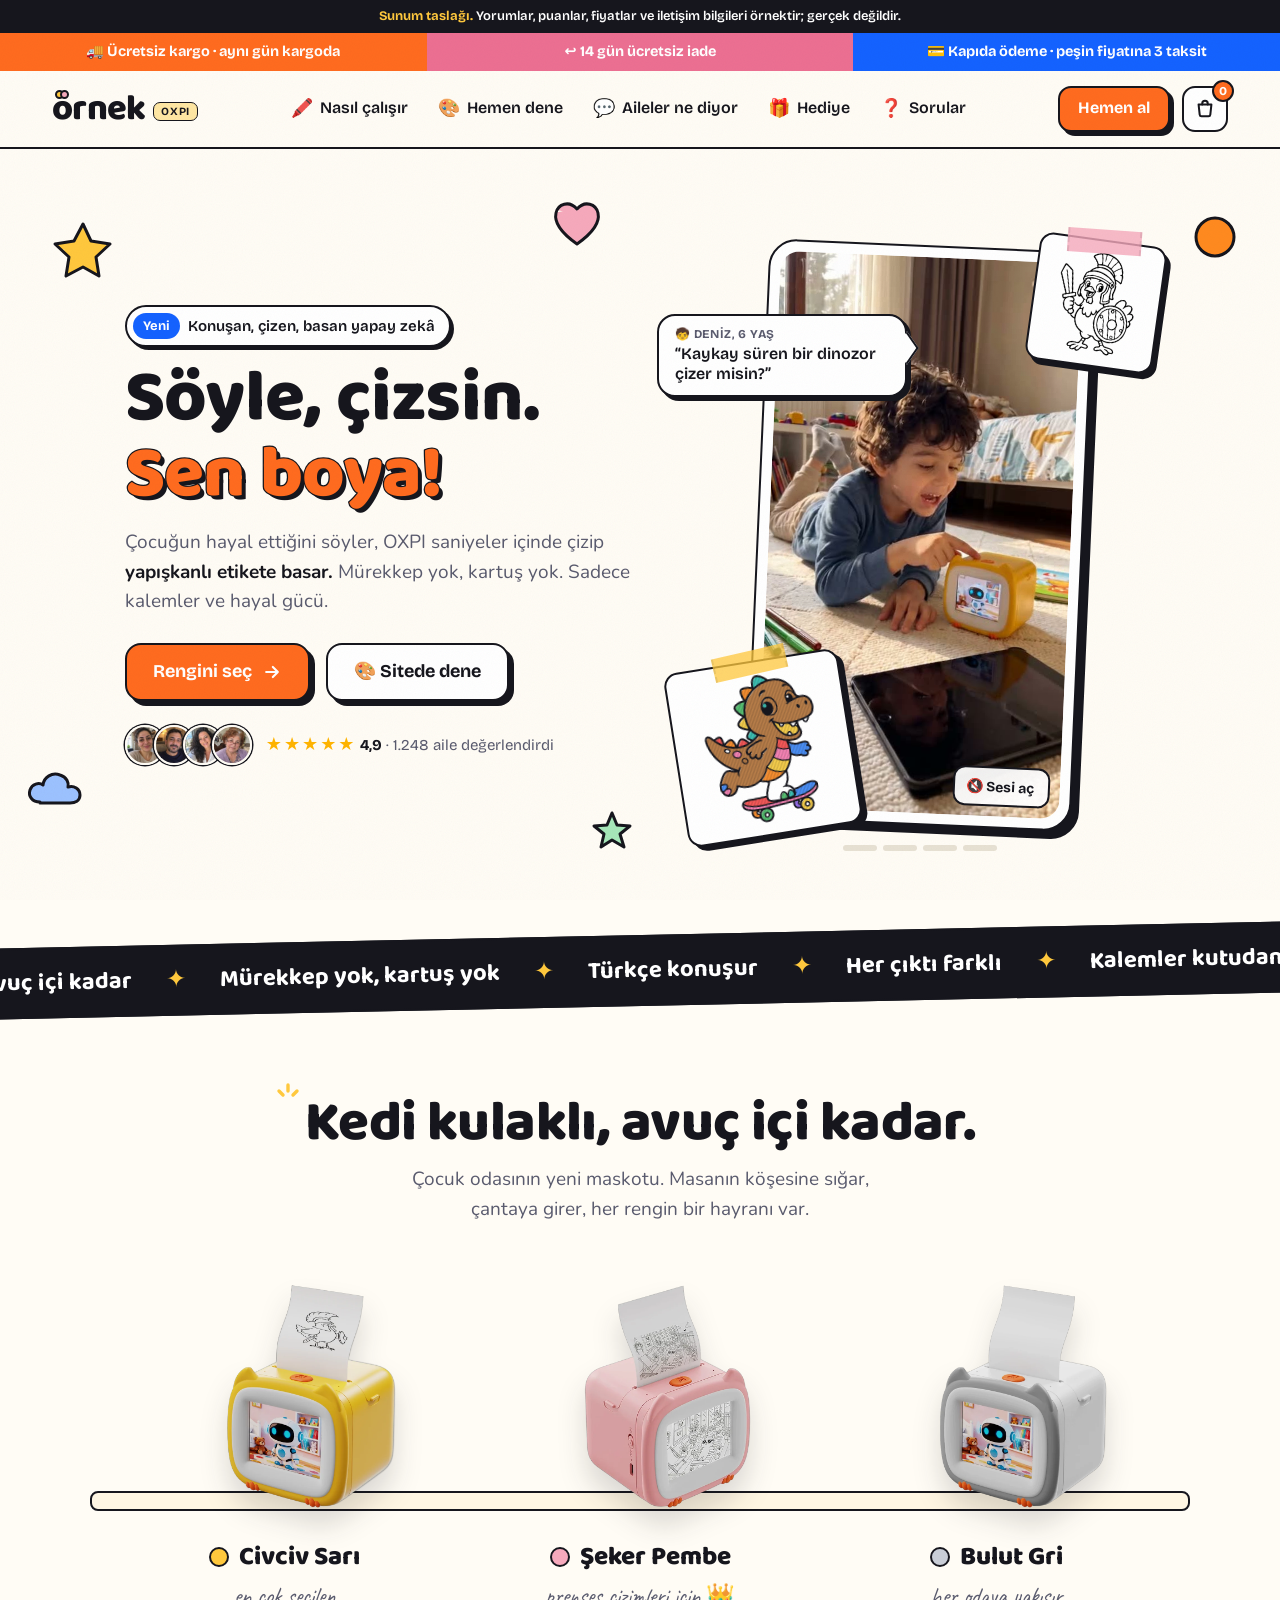
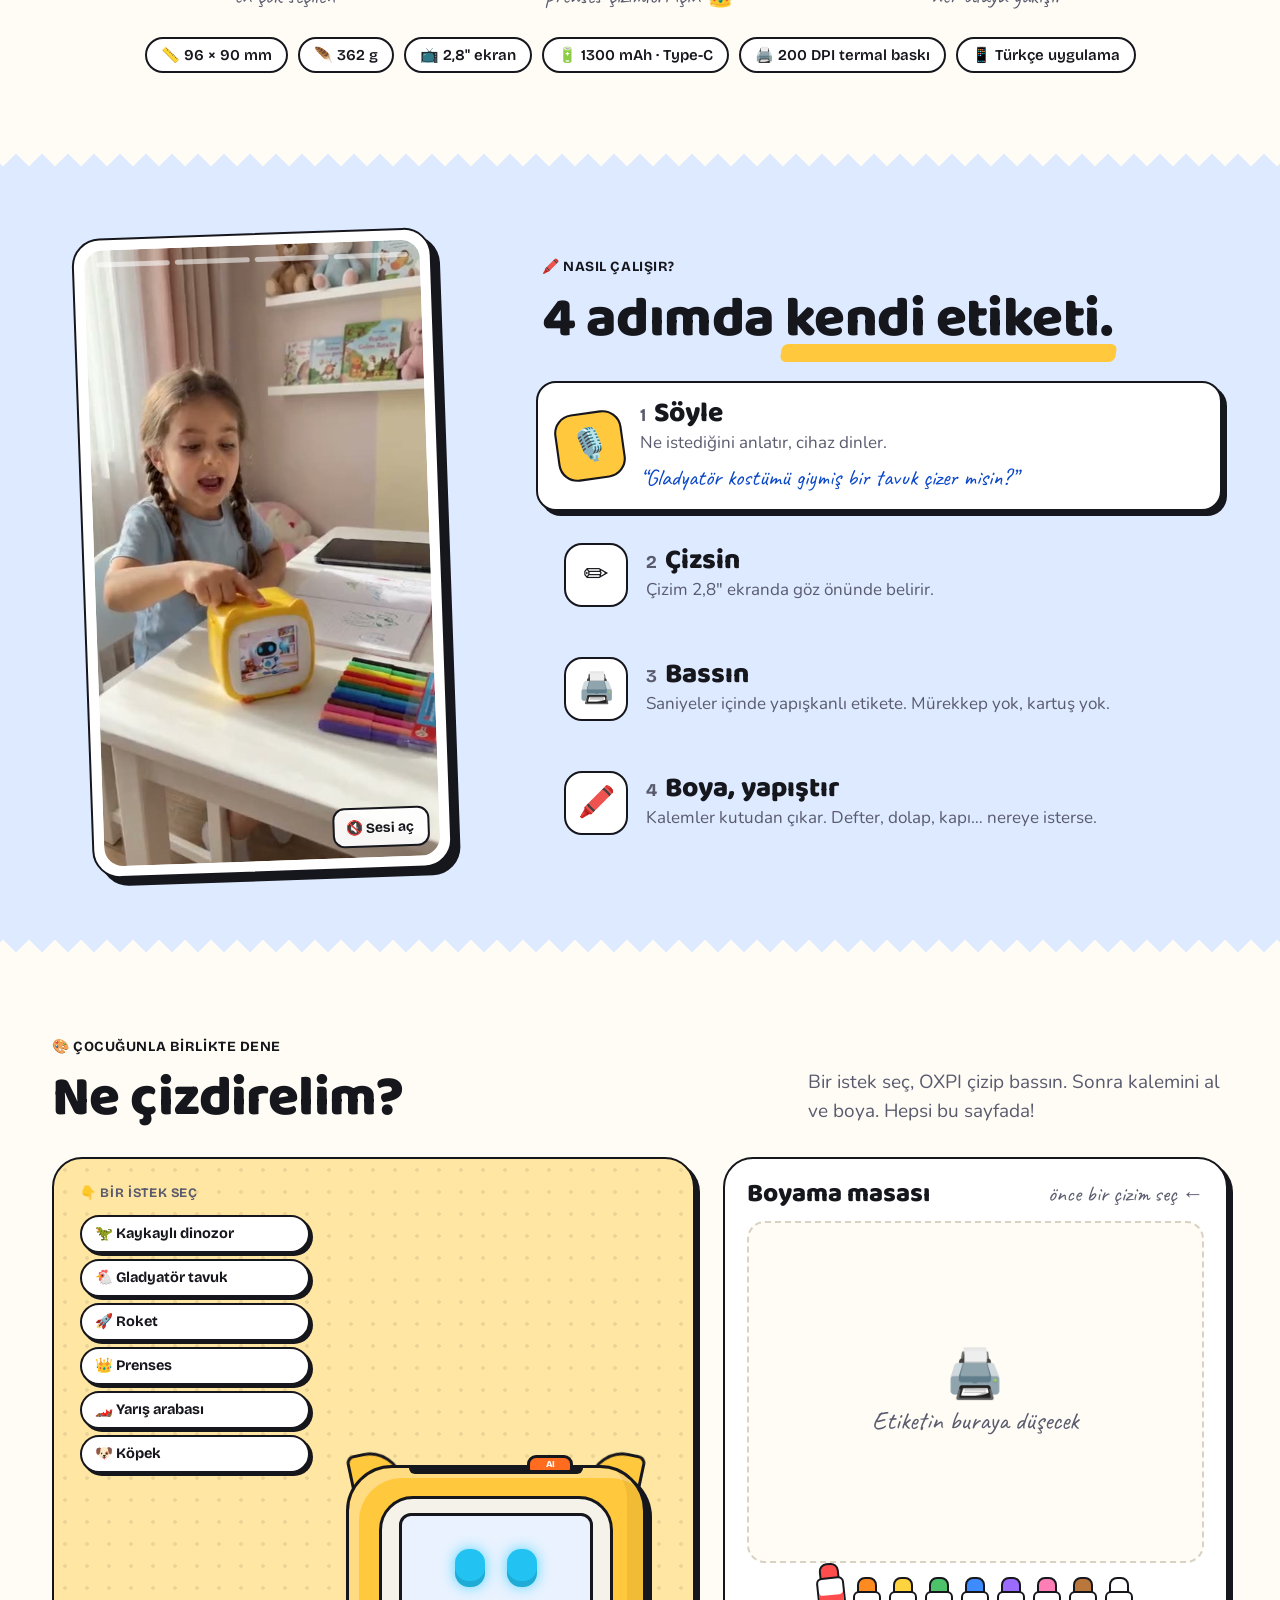
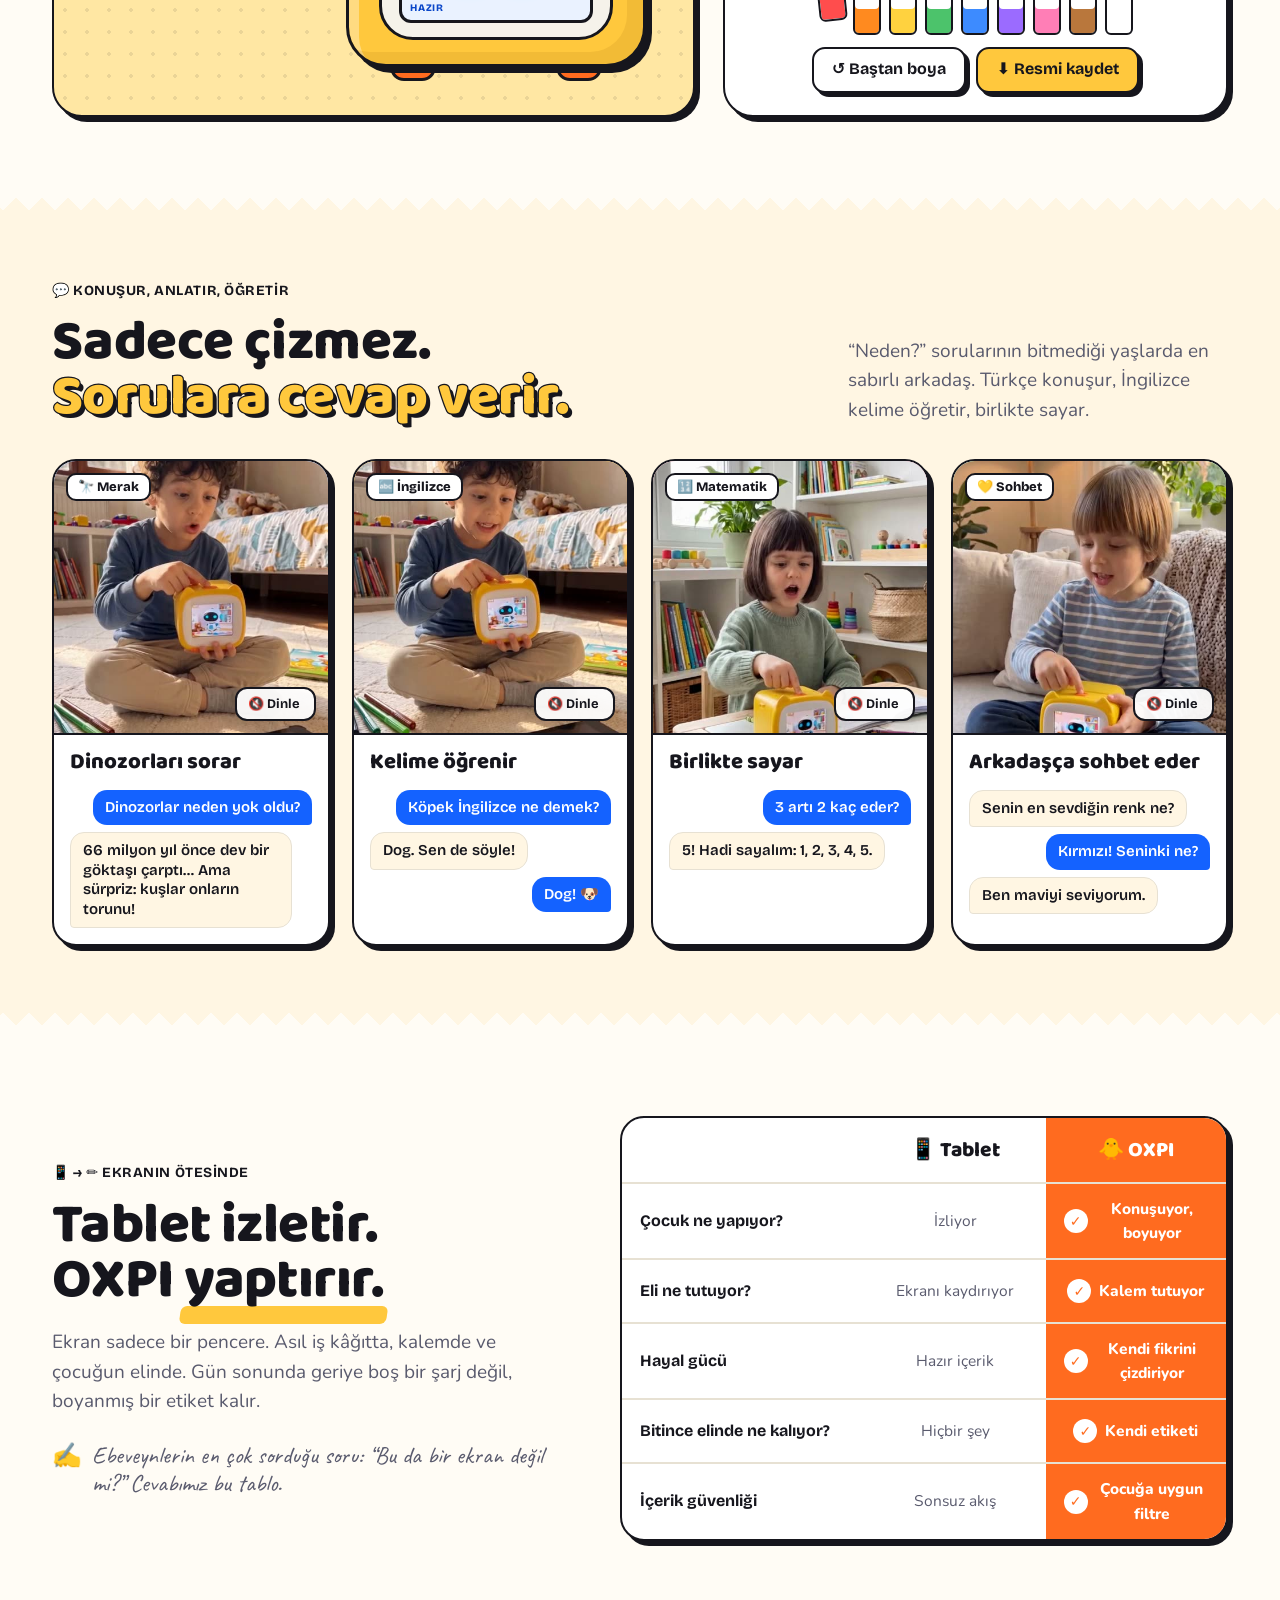
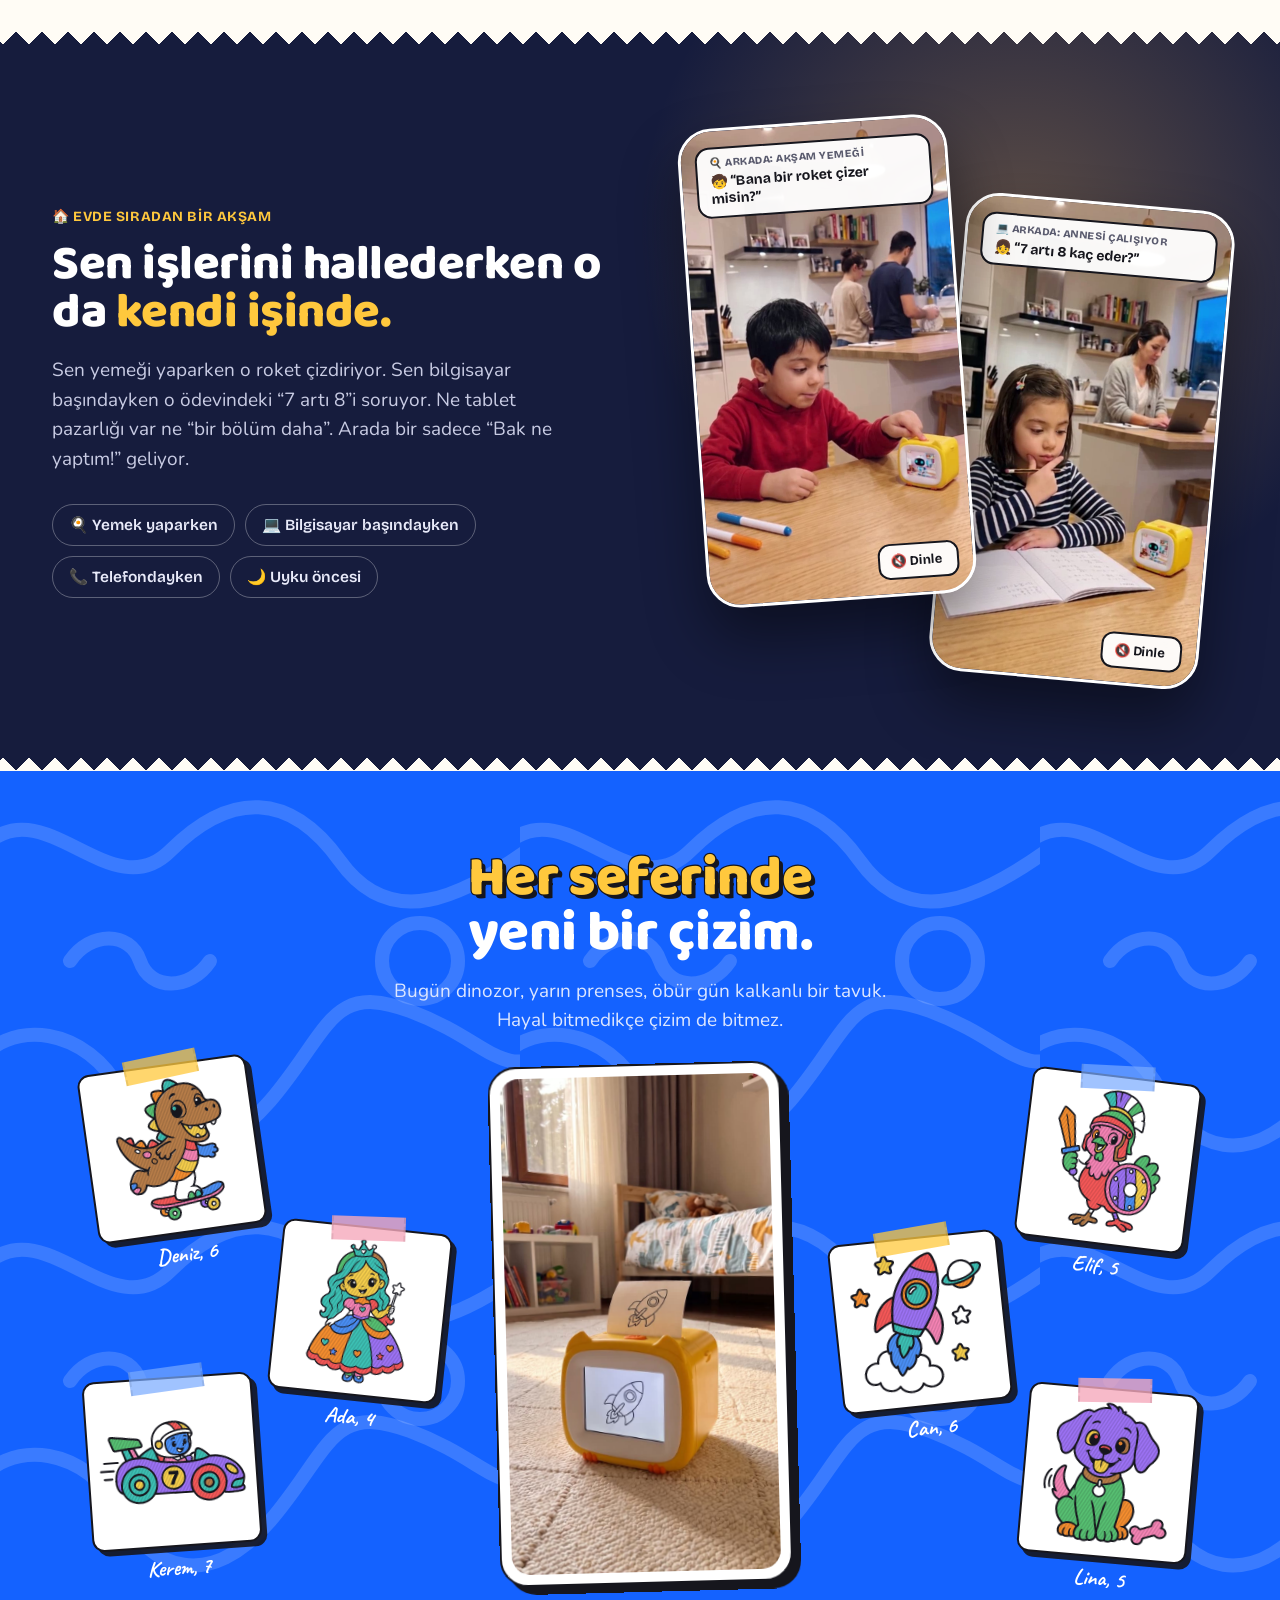
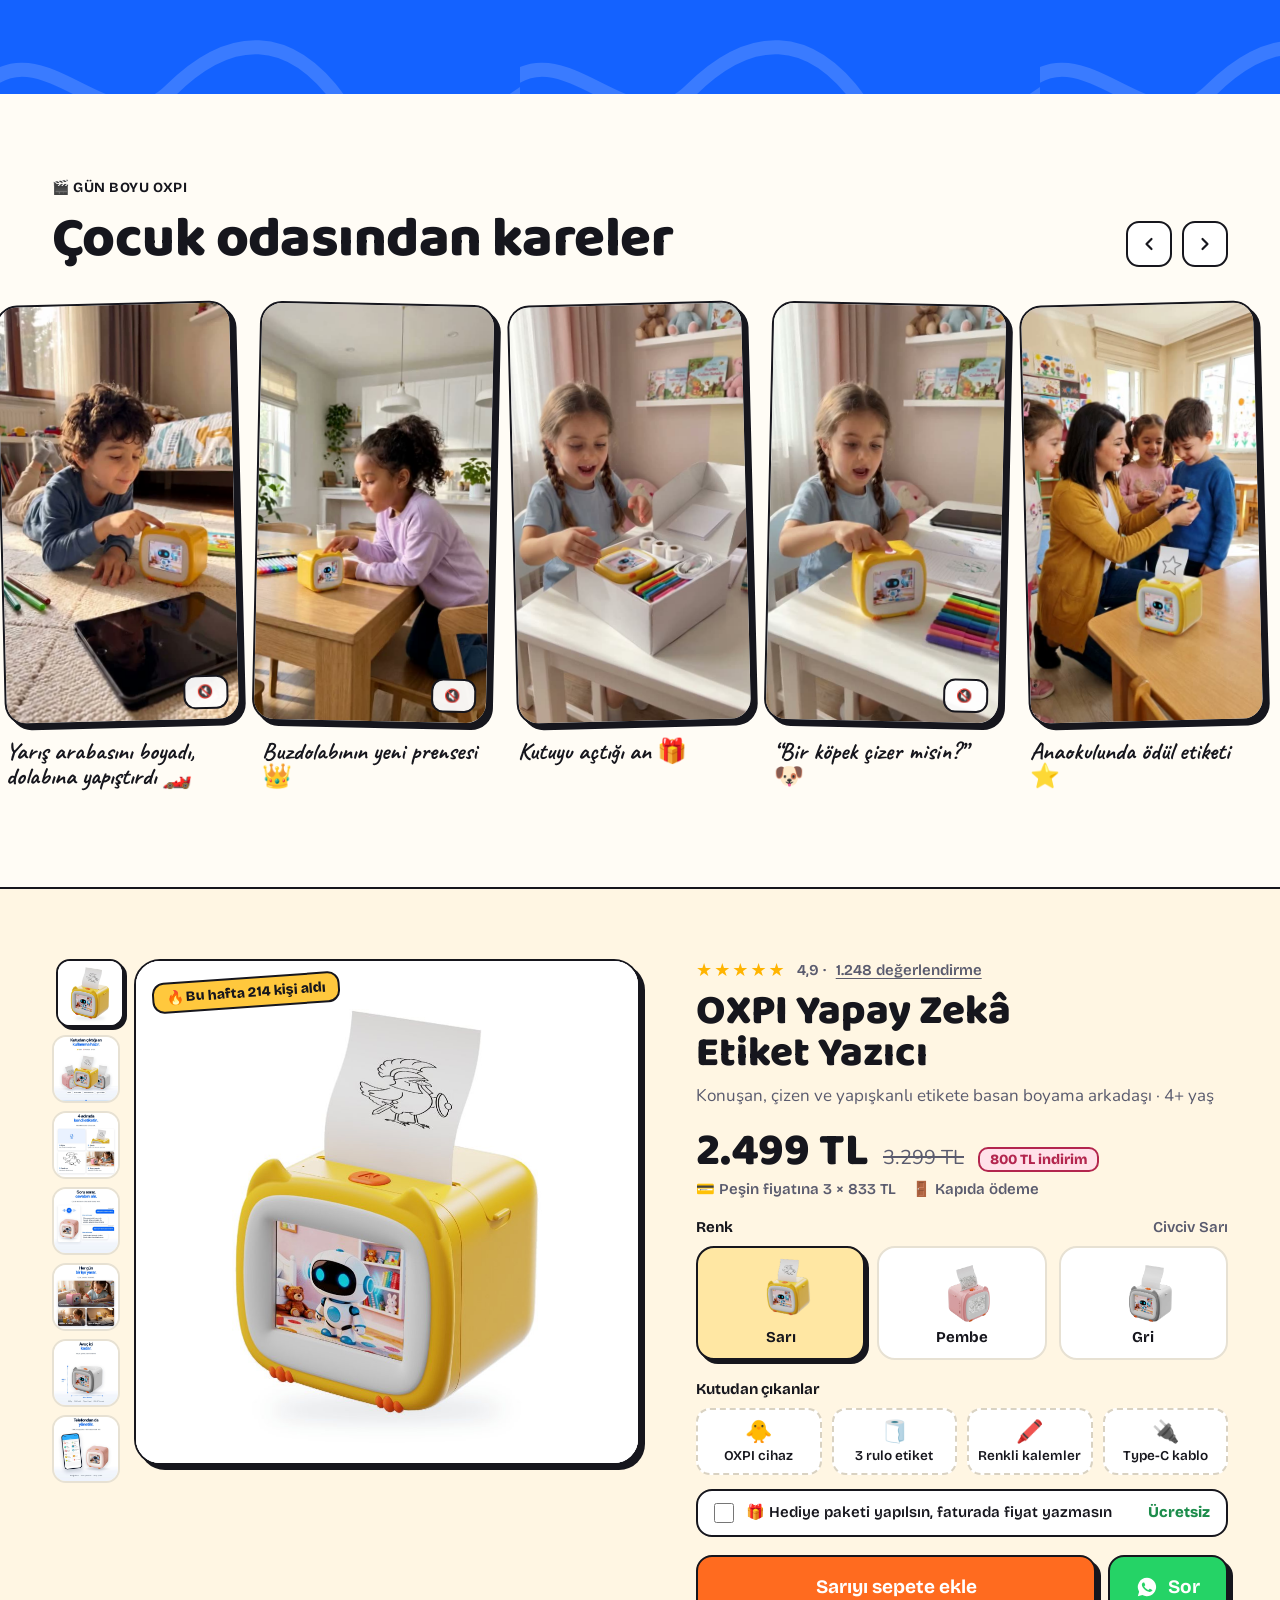
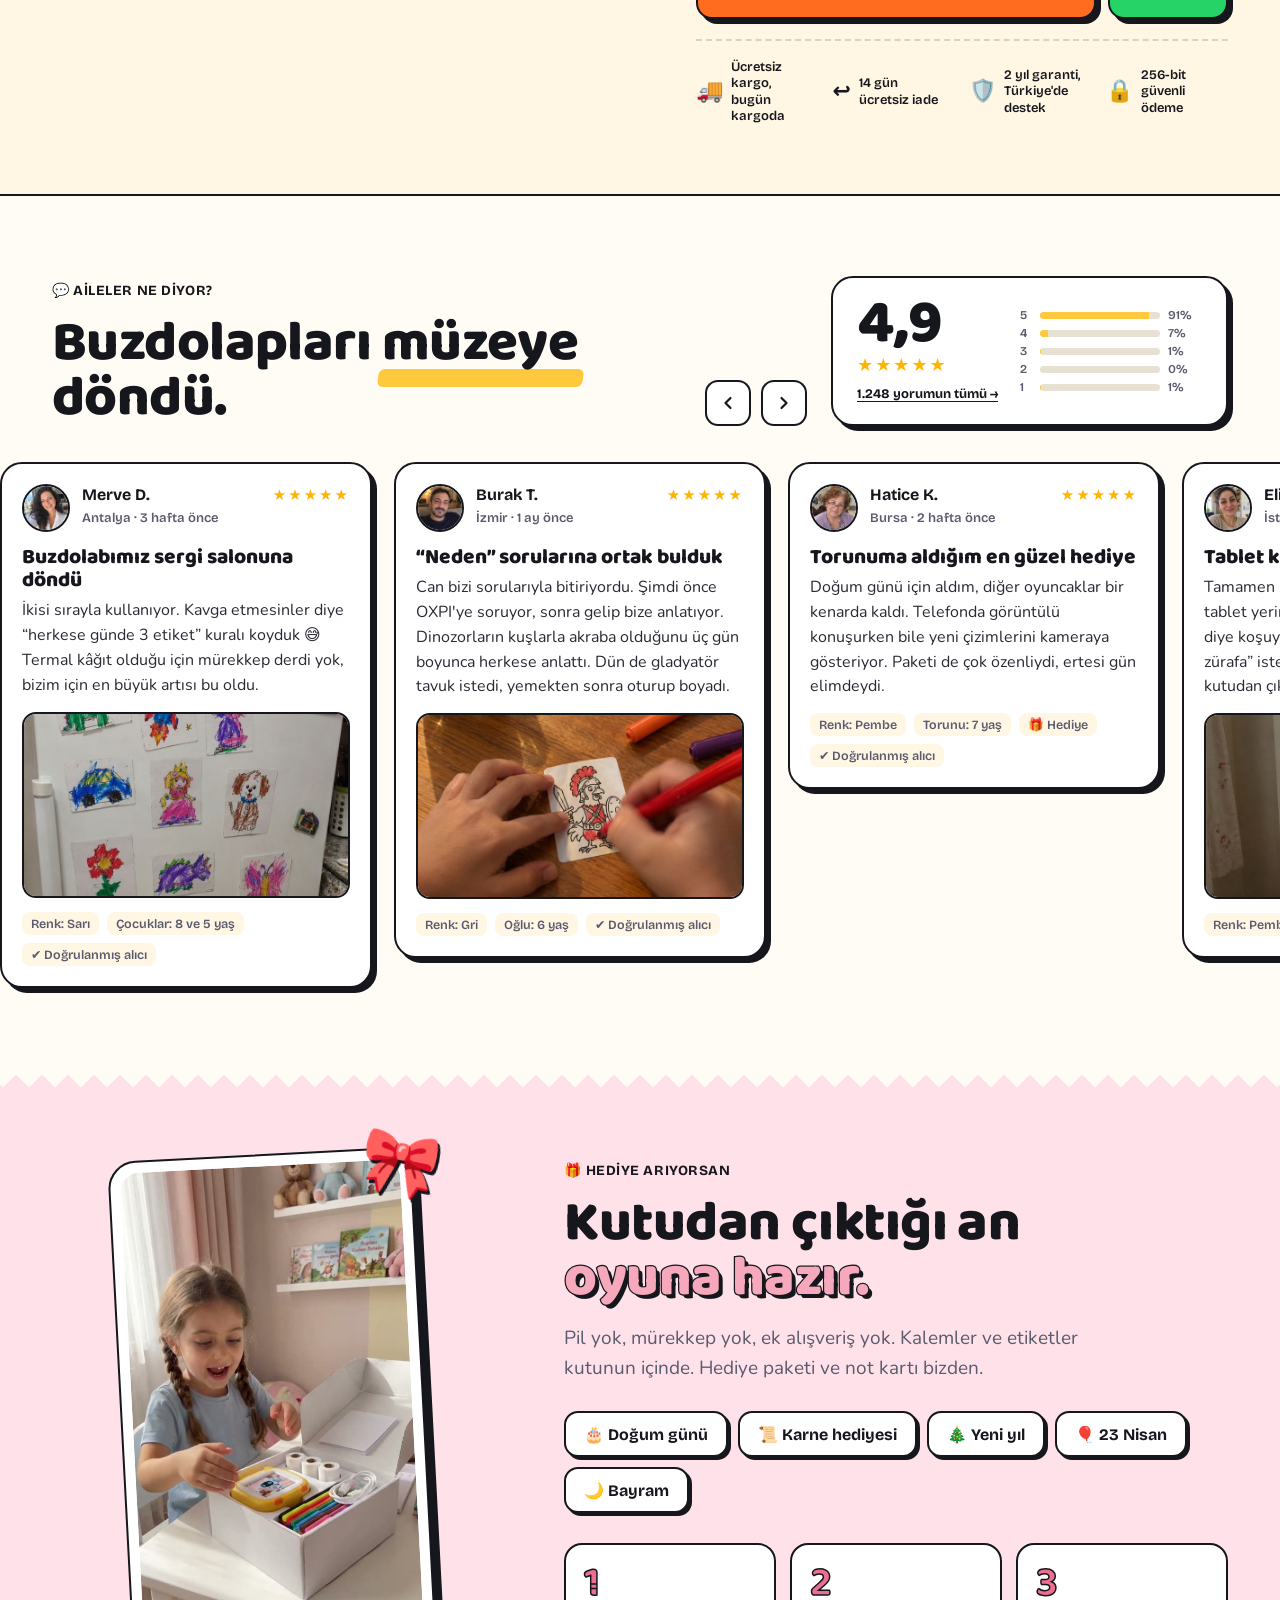
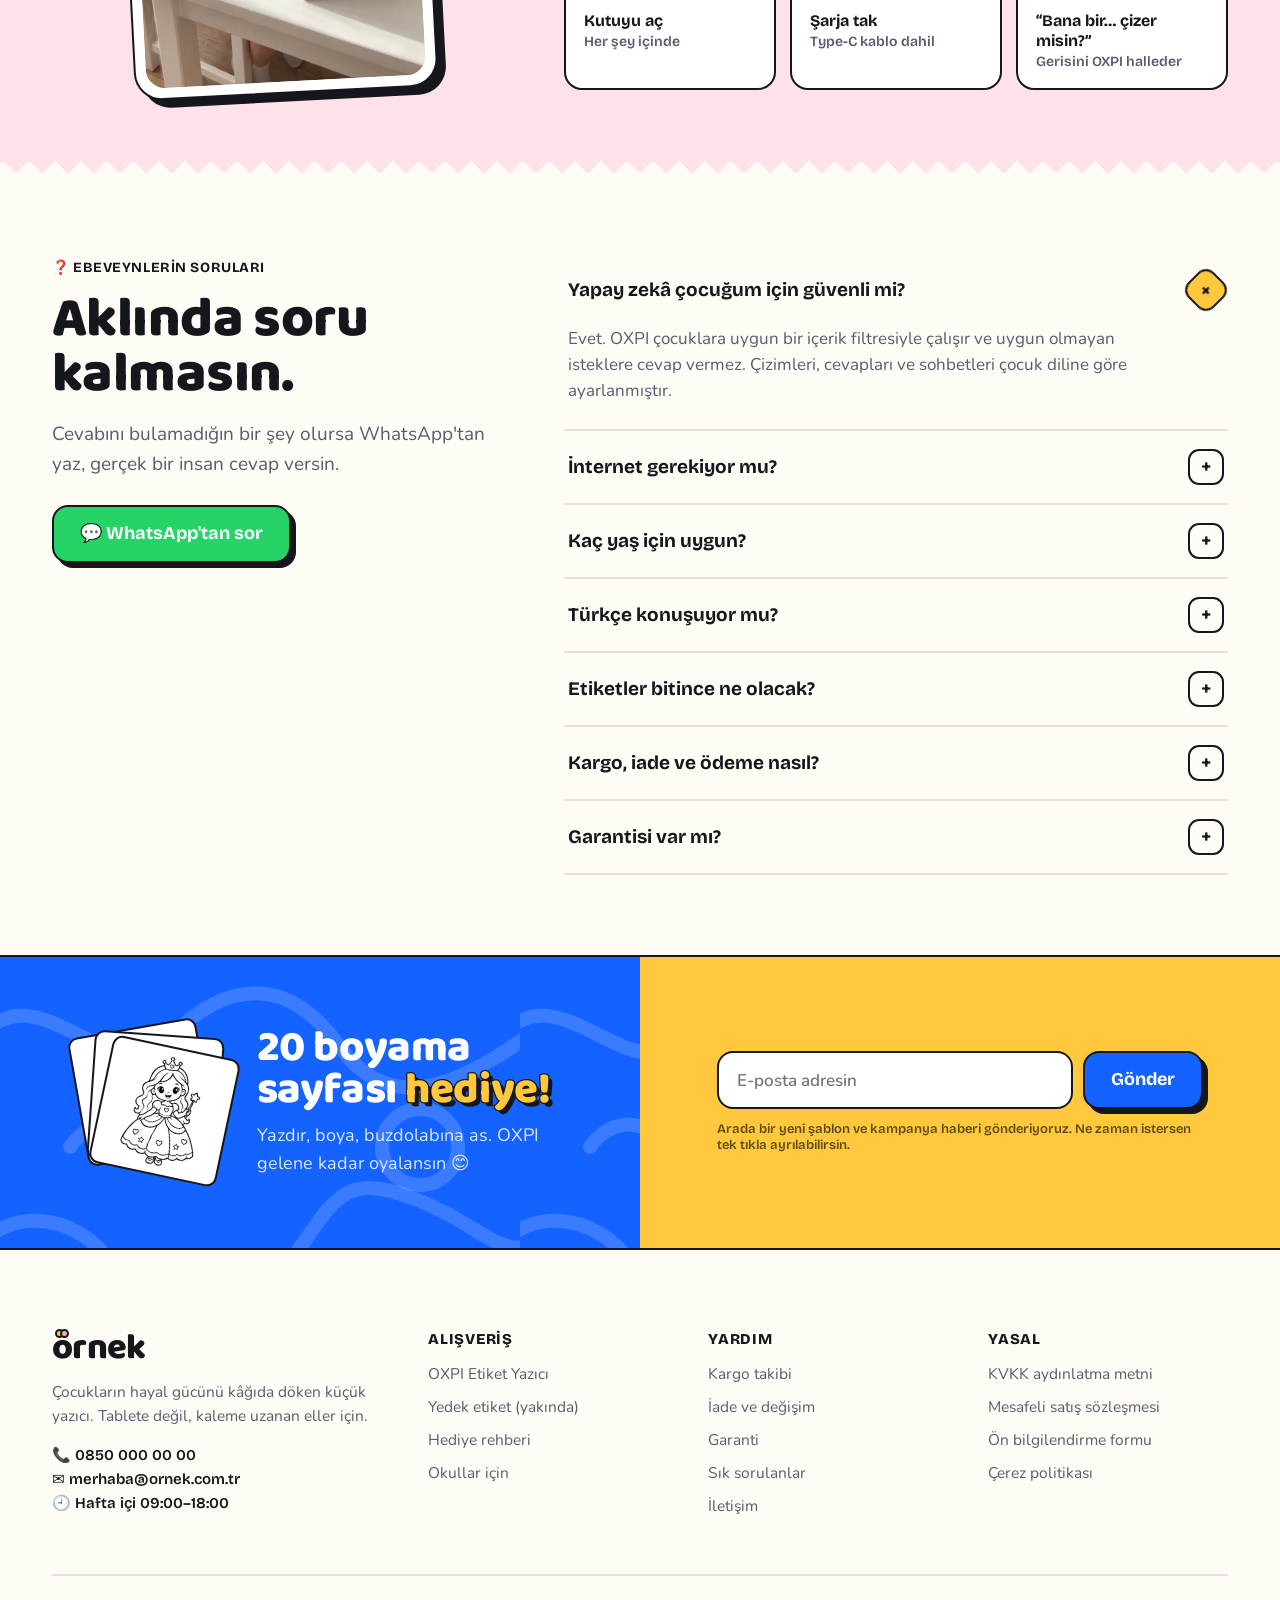
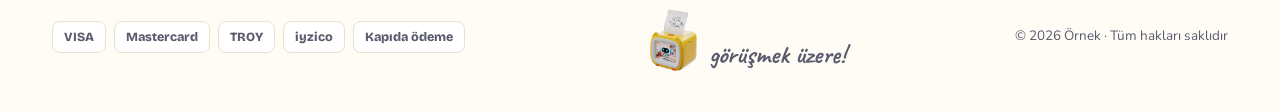
==== index.html @ e77e22a6 "Akşam bölümü: videolarla tutarlı metin, ebeveyn etiketleri, mobil taşma düzeltmesi Co-Authored-By: C" ====
<!doctype html>
<html lang="tr">
<head>
<meta charset="utf-8">
<meta name="viewport" content="width=device-width, initial-scale=1">
<meta name="robots" content="noindex, nofollow, noarchive">
<title>Örnek · OXPI Yapay Zekâlı Boyama Yazıcısı</title>
<meta name="description" content="Çocuğun söyler, OXPI çizer ve yapışkanlı etikete basar. Mürekkep yok, kartuş yok. Ücretsiz kargo, 14 gün ücretsiz iade, kapıda ödeme.">
<link rel="preconnect" href="https://fonts.googleapis.com">
<link rel="preconnect" href="https://fonts.gstatic.com" crossorigin>
<link href="https://fonts.googleapis.com/css2?family=Baloo+2:wght@600;700;800&family=Bricolage+Grotesque:opsz,wght@12..96,500;12..96,600;12..96,700;12..96,800&family=Caveat:wght@600;700&family=Nunito:wght@400;600;700;800&display=swap" rel="stylesheet">
<!--
  SUNUM NOTU: Bu sayfa onay sunumu içindir.
  Müşteri yorumları, isimler, portreler, puan (4,9) ve değerlendirme sayısı (1.248) ÖRNEK içeriktir.
  Fiyat (2.499 TL) ve marka adı ("Örnek") yer tutucudur. Yayına almadan önce gerçek verilerle değiştirilmelidir.
-->
<style>
:root{
  --ink:#16161D; --ink-2:#2A2A35; --muted:#5A5B6E; --line:#E7E1D3;
  --paper:#FFFCF5; --paper-2:#FFF6E3; --white:#fff;
  --blue:#1462FF; --blue-d:#0B47C9; --sky:#DDEAFF;
  --yellow:#FFC83D; --yellow-l:#FFE7A3;
  --pink:#F6A9BC; --pink-d:#EC6F92; --pink-l:#FFE1E9;
  --orange:#FF6B1F; --orange-d:#E85A0C;
  --green:#3DBE6B; --grey:#C9CDD6;
  --night:#161C3D;
  --r:22px; --sh:5px 5px 0 var(--ink);
  --f-display:'Baloo 2',system-ui,sans-serif;
  --f-ui:'Bricolage Grotesque',system-ui,sans-serif;
  --f-body:'Nunito',system-ui,sans-serif;
  --f-hand:'Caveat',cursive;
  --wrap:1240px;
}
*{box-sizing:border-box;margin:0;padding:0}
html{scroll-behavior:smooth;-webkit-text-size-adjust:100%}
body{font-family:var(--f-body);color:var(--ink);background:var(--paper);font-size:17px;line-height:1.55;overflow-x:hidden;-webkit-font-smoothing:antialiased}
img,video{display:block;max-width:100%}
main{overflow-x:clip}
a{color:inherit;text-decoration:none}
button{font:inherit;color:inherit;background:none;border:0;cursor:pointer}
.wrap{max-width:var(--wrap);margin:0 auto;padding:0 32px}
.sr{position:absolute;width:1px;height:1px;overflow:hidden;clip:rect(0 0 0 0)}
::selection{background:var(--yellow)}

/* kâğıt dokusu */
body::before{content:"";position:fixed;inset:0;pointer-events:none;z-index:200;opacity:.05;mix-blend-mode:multiply;
  background-image:url("data:image/svg+xml,%3Csvg xmlns='http://www.w3.org/2000/svg' width='180' height='180'%3E%3Cfilter id='n'%3E%3CfeTurbulence type='fractalNoise' baseFrequency='.9' numOctaves='2' stitchTiles='stitch'/%3E%3C/filter%3E%3Crect width='100%25' height='100%25' filter='url(%23n)'/%3E%3C/svg%3E")}

/* ---------- tipografi ---------- */
.h-xl,.h-l,.h-m{font-family:var(--f-display);font-weight:800;line-height:.98;letter-spacing:-.01em}
.h-xl{font-size:clamp(50px,5.7vw,86px)}
.h-l{font-size:clamp(38px,4.4vw,62px)}
.h-m{font-size:clamp(28px,2.6vw,38px);line-height:1.05}
.outline{color:var(--white);-webkit-text-stroke:2.5px var(--ink);paint-order:stroke fill;text-shadow:4px 4px 0 var(--ink)}
.outline.o-orange{color:var(--orange)} .outline.o-yellow{color:var(--yellow)} .outline.o-pink{color:var(--pink)}
.lead{font-size:19px;color:var(--muted);max-width:520px}
.eyebrow{font-family:var(--f-ui);font-weight:700;font-size:14px;letter-spacing:.04em;text-transform:uppercase;display:inline-flex;align-items:center;gap:8px}
.hand{font-family:var(--f-hand);font-weight:700}
.spark{position:relative;display:inline-block}
.spark::before{content:"";position:absolute;left:-30px;top:-14px;width:26px;height:26px;
  background:url("data:image/svg+xml,%3Csvg xmlns='http://www.w3.org/2000/svg' viewBox='0 0 26 26' fill='none' stroke='%23FFC83D' stroke-width='3.4' stroke-linecap='round'%3E%3Cpath d='M13 3v6M4 9l4 4M22 9l-4 4'/%3E%3C/svg%3E") no-repeat center/contain}
.mark{position:relative;white-space:nowrap;z-index:0}
.mark::after{content:"";position:absolute;left:-4px;right:-4px;bottom:.04em;height:.32em;z-index:-1;border-radius:6px;background:var(--yellow);transform:skew(-8deg) scaleX(var(--mk,0));transform-origin:left;transition:transform .9s cubic-bezier(.6,.1,.2,1) .2s}
.in .mark::after,.mark.in::after{--mk:1}

/* ---------- butonlar (sticker) ---------- */
.btn{--bg:var(--white);--fg:var(--ink);display:inline-flex;align-items:center;justify-content:center;gap:10px;height:58px;padding:0 26px;border-radius:16px;border:2px solid var(--ink);background:var(--bg);color:var(--fg);
  font-family:var(--f-ui);font-weight:700;font-size:18px;box-shadow:var(--sh);transition:transform .15s,box-shadow .15s;white-space:nowrap}
.btn:hover{transform:translate(-2px,-2px);box-shadow:7px 7px 0 var(--ink)}
.btn:active{transform:translate(3px,3px);box-shadow:1px 1px 0 var(--ink)}
.btn-o{--bg:var(--orange);--fg:#fff}
.btn-b{--bg:var(--blue);--fg:#fff}
.btn-y{--bg:var(--yellow)}
.btn-s{height:46px;font-size:16px;padding:0 18px;border-radius:13px;box-shadow:4px 4px 0 var(--ink)}
.btn svg{flex:none}
.pill{display:inline-flex;align-items:center;gap:8px;height:36px;padding:0 14px;border-radius:99px;border:2px solid var(--ink);background:var(--white);font-family:var(--f-ui);font-weight:600;font-size:15px}
.card{background:var(--white);border:2px solid var(--ink);border-radius:var(--r);box-shadow:var(--sh)}
.stars{color:#FFB400;letter-spacing:2px;font-size:18px}

/* ---------- reveal ---------- */
.rv{opacity:0;transform:translateY(26px);transition:opacity .7s ease,transform .7s cubic-bezier(.2,.7,.2,1)}
.rv.in{opacity:1;transform:none}
.rv.d1{transition-delay:.08s}.rv.d2{transition-delay:.16s}.rv.d3{transition-delay:.24s}.rv.d4{transition-delay:.32s}

/* ---------- bölüm kenarı: termal kâğıt yırtığı ---------- */
.tear-b{-webkit-mask:linear-gradient(#000 0 0) top/100% calc(100% - 13px) no-repeat,conic-gradient(from -45deg at bottom,#0000,#000 1deg 89deg,#0000 90deg) bottom/26px 13px repeat-x;
  mask:linear-gradient(#000 0 0) top/100% calc(100% - 13px) no-repeat,conic-gradient(from -45deg at bottom,#0000,#000 1deg 89deg,#0000 90deg) bottom/26px 13px repeat-x}
.tear-t{-webkit-mask:linear-gradient(#000 0 0) bottom/100% calc(100% - 13px) no-repeat,conic-gradient(from 135deg at top,#0000,#000 1deg 89deg,#0000 90deg) top/26px 13px repeat-x;
  mask:linear-gradient(#000 0 0) bottom/100% calc(100% - 13px) no-repeat,conic-gradient(from 135deg at top,#0000,#000 1deg 89deg,#0000 90deg) top/26px 13px repeat-x}
.tear-tb{-webkit-mask:linear-gradient(#000 0 0) center/100% calc(100% - 26px) no-repeat,conic-gradient(from 135deg at top,#0000,#000 1deg 89deg,#0000 90deg) top/26px 13px repeat-x,conic-gradient(from -45deg at bottom,#0000,#000 1deg 89deg,#0000 90deg) bottom/26px 13px repeat-x;
  mask:linear-gradient(#000 0 0) center/100% calc(100% - 26px) no-repeat,conic-gradient(from 135deg at top,#0000,#000 1deg 89deg,#0000 90deg) top/26px 13px repeat-x,conic-gradient(from -45deg at bottom,#0000,#000 1deg 89deg,#0000 90deg) bottom/26px 13px repeat-x}
/* karalama deseni */
.scribble{background-image:url("data:image/svg+xml,%3Csvg xmlns='http://www.w3.org/2000/svg' width='520' height='420' fill='none' stroke='%23fff' stroke-opacity='.16' stroke-width='14' stroke-linecap='round'%3E%3Cpath d='M-20 80c60-70 130 60 190 0s120-60 170 10 120 40 200-20'/%3E%3Cpath d='M-30 300c40-60 120-40 150 20s90 80 150 10 60-120 140-90 90 70 140 40'/%3E%3Ccircle cx='420' cy='190' r='38'/%3E%3Cpath d='M70 190c20-30 60-30 70 0s50 30 70 0'/%3E%3C/svg%3E")}

/* taslak bandı */
.draft{background:var(--ink);color:#fff;font:600 13px/1.3 var(--f-ui);text-align:center;padding:8px 16px}
.draft b{color:var(--yellow)}

/* ================= DUYURU + HEADER ================= */
.bar{display:grid;grid-template-columns:repeat(3,1fr);font-family:var(--f-ui);font-weight:700;font-size:14.5px;color:#fff}
.bar>div{display:flex;align-items:center;justify-content:center;gap:8px;height:38px}
.bar>div:nth-child(1){background:var(--orange)} .bar>div:nth-child(2){background:var(--pink-d)} .bar>div:nth-child(3){background:var(--blue)}
header.top{position:sticky;top:0;z-index:100;background:rgba(255,252,245,.92);backdrop-filter:blur(10px);border-bottom:2px solid var(--ink);transition:box-shadow .2s}
header.top.sc{box-shadow:0 6px 0 rgba(22,22,29,.06)}
.nav{display:flex;align-items:center;justify-content:space-between;height:76px;gap:24px;transition:height .25s}
header.top.sc .nav{height:64px}
.logo{font-family:var(--f-display);font-weight:800;font-size:36px;line-height:1;letter-spacing:-.02em;display:inline-flex;align-items:flex-end}
.logo .o{position:relative;display:inline-block}
.logo .o i{position:absolute;top:-1px;width:9px;height:9px;border-radius:50%;border:2px solid var(--ink)}
.logo .o i:first-child{left:3px;background:var(--yellow)} .logo .o i:last-child{right:3px;background:var(--pink)}
.logo small{font-family:var(--f-ui);font-weight:700;font-size:11px;letter-spacing:.06em;margin:0 0 6px 8px;padding:3px 7px;border:1.5px solid var(--ink);border-radius:7px;background:var(--yellow-l)}
.menu{display:flex;gap:4px;font-family:var(--f-ui);font-weight:600;font-size:16px}
.menu a{padding:9px 13px;border-radius:12px;display:flex;align-items:center;gap:7px;transition:background .15s}
.menu a:hover{background:var(--paper-2)}
.menu a span{font-size:18px}
.nav-r{display:flex;align-items:center;gap:12px}
.icon-btn{width:46px;height:46px;border-radius:13px;border:2px solid var(--ink);display:grid;place-items:center;background:#fff;position:relative;transition:transform .15s}
.icon-btn:hover{transform:rotate(-6deg)}
.badge{position:absolute;top:-8px;right:-8px;min-width:22px;height:22px;border-radius:11px;background:var(--orange);color:#fff;border:2px solid var(--ink);font:800 12px/18px var(--f-ui);text-align:center;padding:0 5px}
.badge.pop{animation:pop .5s}
@keyframes pop{40%{transform:scale(1.5)}}
.burger{display:none}

/* ================= HERO ================= */
.hero{position:relative;padding:26px 0 40px;min-height:calc(100vh - 114px);display:flex;align-items:center;overflow:hidden}
.hero-grid{display:grid;grid-template-columns:1.05fr .95fr;align-items:center;gap:40px;position:relative;z-index:2}
.hero h1{margin:16px 0 18px}
.hero h1 .l2{display:block;margin-top:4px}
.hero .lead{font-size:19px;margin-bottom:26px}
.hero .lead b{color:var(--ink)}
.hero-ctas{display:flex;gap:16px;flex-wrap:wrap}
.proof{display:flex;align-items:center;gap:14px;margin-top:24px;font-family:var(--f-ui);font-size:15px;color:var(--muted)}
.proof .faces{display:flex}
.proof .faces img{width:40px;height:40px;border-radius:50%;border:2.5px solid var(--paper);object-fit:cover;margin-left:-11px;box-shadow:0 0 0 1.5px var(--ink)}
.proof .faces img:first-child{margin-left:0}
.proof b{color:var(--ink);font-weight:700}
.tag-new{display:inline-flex;align-items:center;gap:8px;padding:6px 14px 6px 6px;border-radius:99px;background:#fff;border:2px solid var(--ink);font-family:var(--f-ui);font-weight:600;font-size:15px;box-shadow:3px 3px 0 var(--ink)}
.tag-new em{font-style:normal;background:var(--blue);color:#fff;border-radius:99px;padding:3px 10px;font-weight:700;font-size:13px}
.hero-stage{position:relative;height:min(580px,calc(100vh - 160px));min-height:480px}
.vcard{position:absolute;background:#fff;border:2px solid var(--ink);border-radius:28px;padding:10px;box-shadow:8px 8px 0 var(--ink)}
.vcard video{width:100%;height:100%;object-fit:cover;border-radius:19px;background:#ddd}
.hero .vcard{left:50%;top:50%;height:100%;aspect-ratio:9/16;transform:translate(-50%,-50%) rotate(2.5deg)}
.snd{position:absolute;right:20px;bottom:20px;height:40px;padding:0 14px 0 11px;border-radius:12px;background:rgba(255,255,255,.94);border:2px solid var(--ink);display:flex;align-items:center;gap:7px;font:700 14px var(--f-ui);transition:transform .15s}
.snd:hover{transform:scale(1.05)}
.snd .on{display:none}.snd.is-on .on{display:inline}.snd.is-on .off{display:none}
/* video üstü hikâye balonları */
.bubble{position:absolute;z-index:3;background:#fff;border:2px solid var(--ink);border-radius:18px;padding:11px 16px;font-family:var(--f-ui);font-weight:600;font-size:16px;line-height:1.25;box-shadow:4px 4px 0 var(--ink);max-width:250px;
  opacity:0;transform:translateY(10px) scale(.92);transition:opacity .35s,transform .45s cubic-bezier(.3,1.6,.5,1)}
.bubble.on{opacity:1;transform:none}
.bubble small{display:block;font:700 12px var(--f-ui);color:var(--muted);text-transform:uppercase;letter-spacing:.05em;margin-bottom:3px}
.bubble.b1{left:-6%;top:12%} .bubble.b2{right:-4%;top:30%} .bubble.b3{left:-4%;top:56%} .bubble.b4{right:-2%;bottom:16%}
.bubble.b1::after{content:"";position:absolute;right:-12px;top:22px;width:18px;height:18px;background:#fff;border:2px solid var(--ink);border-left:0;border-bottom:0;transform:rotate(45deg) skew(10deg,10deg)}
.progress4{position:absolute;left:50%;bottom:-26px;transform:translateX(-50%);display:flex;gap:6px}
.progress4 i{width:34px;height:6px;border-radius:3px;background:var(--line);overflow:hidden;position:relative}
.progress4 i b{position:absolute;inset:0;background:var(--ink);transform-origin:left;transform:scaleX(0)}
/* çizgiden renge etiketi */
.label{position:absolute;z-index:4;background:#fff;border:2px solid var(--ink);border-radius:14px;padding:8px;box-shadow:5px 5px 0 var(--ink)}
.label svg{display:block;width:100%;height:100%}
.hero .label.l-dino{width:176px;height:176px;left:-2%;bottom:-2%;transform:rotate(-9deg)}
.hero .label.l-tavuk{width:128px;height:128px;right:-1%;top:-1%;transform:rotate(8deg)}
.tape{position:absolute;width:74px;height:24px;background:rgba(255,200,61,.75);top:-12px;left:50%;transform:translateX(-50%) rotate(-4deg);border-left:2px dashed rgba(0,0,0,.08);border-right:2px dashed rgba(0,0,0,.08)}
.tape.p{background:rgba(246,169,188,.8)} .tape.b{background:rgba(120,170,255,.7)}
/* hero arka plan doodle'ları */
.doodles{position:absolute;inset:0;z-index:1;pointer-events:none}
.doodles svg{position:absolute;overflow:visible}
.dd path.o{fill:none;stroke:var(--ink);stroke-width:3;stroke-linecap:round;stroke-linejoin:round}
.dd .fill{transition:clip-path 1s}
.dd path.s{fill:none;stroke-width:16;stroke-linecap:round;stroke-linejoin:round;stroke-dasharray:var(--len);stroke-dashoffset:var(--len);transition:stroke-dashoffset 1.4s ease}
.dd.colored path.s{stroke-dashoffset:0}

/* ================= TICKER ================= */
.ticker{background:var(--ink);color:#fff;overflow:hidden;border-block:2px solid var(--ink);transform:rotate(-1.2deg);margin:0 -20px;position:relative;z-index:3}
.ticker .row{display:flex;gap:34px;padding:15px 0;width:max-content;animation:tick 38s linear infinite;font-family:var(--f-display);font-weight:700;font-size:24px;white-space:nowrap}
.ticker .row span{display:flex;align-items:center;gap:34px}
.ticker .row span::after{content:"✦";color:var(--yellow)}
@keyframes tick{to{transform:translateX(-50%)}}

/* ================= ÜÇ RENK ================= */
.trio{padding:90px 0 80px;text-align:center}
.trio .h-l{margin-bottom:14px}
.trio .lead{margin:0 auto}
.shelf{display:grid;grid-template-columns:repeat(3,1fr);gap:28px;margin:34px auto 0;max-width:1040px;position:relative}
.shelf::after{content:"";position:absolute;left:-30px;right:-30px;bottom:96px;height:16px;border-radius:8px;background:var(--paper-2);border:2px solid var(--ink);z-index:-1}
.prod{display:flex;flex-direction:column;align-items:center;gap:14px;cursor:pointer}
.prod .pic{height:250px;display:flex;align-items:flex-end;justify-content:center;position:relative}
.prod img{height:100%;width:auto;filter:drop-shadow(0 18px 14px rgba(22,22,29,.16));transition:transform .5s cubic-bezier(.3,1.7,.5,1)}
.prod:hover img{transform:translateY(-16px) rotate(-3deg)}
.prod .name{font-family:var(--f-display);font-weight:800;font-size:26px;line-height:1;display:flex;align-items:center;gap:10px;margin-top:22px}
.prod .name i{width:20px;height:20px;border-radius:50%;border:2px solid var(--ink)}
.prod .sub{font-family:var(--f-hand);font-size:23px;color:var(--muted);line-height:1}
.specs{display:flex;flex-wrap:wrap;justify-content:center;gap:10px;margin-top:30px}

/* ================= NASIL ÇALIŞIR ================= */
.how{padding:80px 0;background:var(--sky);position:relative}
.how-grid{display:grid;grid-template-columns:420px 1fr;gap:70px;align-items:center}
.how .vcard{position:relative;height:min(640px,calc(100vh - 120px));min-height:520px;aspect-ratio:9/16;margin:0 auto;transform:rotate(-2deg)}
.how .seg{position:absolute;left:22px;right:22px;top:22px;display:flex;gap:5px;z-index:2}
.how .seg i{flex:1;height:5px;border-radius:3px;background:rgba(255,255,255,.55);overflow:hidden;position:relative}
.how .seg i b{position:absolute;inset:0;background:#fff;transform-origin:left;transform:scaleX(0)}
.steps{display:grid;gap:14px;margin-top:34px}
.step{display:grid;grid-template-columns:64px 1fr;gap:18px;align-items:center;text-align:left;padding:16px 20px;border-radius:20px;border:2px solid transparent;transition:background .25s,border-color .25s,box-shadow .25s,transform .25s}
.step:hover{background:rgba(255,255,255,.5)}
.step .num{width:64px;height:64px;border-radius:18px;border:2px solid var(--ink);display:grid;place-items:center;font-size:30px;background:#fff;transition:background .3s,transform .4s cubic-bezier(.3,1.7,.5,1)}
.step h3{font-family:var(--f-display);font-weight:800;font-size:28px;line-height:1.05}
.step h3 em{font-style:normal;color:var(--muted);font-size:18px;font-family:var(--f-ui);font-weight:700;margin-right:8px}
.step p{color:var(--muted);font-size:17px;margin-top:2px}
.step.act{background:#fff;border-color:var(--ink);box-shadow:var(--sh);transform:translateX(-6px)}
.step.act .num{transform:rotate(-8deg) scale(1.06)}
.step:nth-child(1).act .num{background:var(--yellow)} .step:nth-child(2).act .num{background:var(--pink)} .step:nth-child(3).act .num{background:#9CC2FF} .step:nth-child(4).act .num{background:#A6E7B9}
.quote-chip{display:inline-block;margin-top:8px;font-family:var(--f-hand);font-size:23px;color:var(--blue-d);line-height:1.1}

/* ================= DEMO ================= */
.demo{padding:80px 0;position:relative}
.demo-head{display:flex;justify-content:space-between;align-items:flex-end;gap:40px;margin-bottom:30px}
.demo-head .lead{max-width:420px}
.demo-grid{display:grid;grid-template-columns:1.12fr .88fr;gap:28px;align-items:stretch;height:560px}
.demo-left{position:relative;border-radius:30px;background:var(--yellow-l);border:2px solid var(--ink);box-shadow:var(--sh);padding:26px;display:grid;grid-template-columns:230px 1fr;gap:16px;overflow:hidden}
.demo-col{position:relative;display:flex;flex-direction:column;gap:14px;min-height:0}
.demo-dev{position:relative;display:flex;align-items:flex-end;justify-content:center}
.demo-left::before{content:"";position:absolute;inset:0;background-image:radial-gradient(rgba(22,22,29,.09) 1.6px,transparent 1.8px);background-size:22px 22px}
.chips{position:relative;display:flex;flex-direction:column;gap:6px}
.chips-t{font:700 13px var(--f-ui);text-transform:uppercase;letter-spacing:.05em;color:var(--muted);position:relative}
.chip{height:38px;padding:0 13px;font-size:14.5px!important;border-radius:99px;border:2px solid var(--ink);background:#fff;font:700 15.5px var(--f-ui);display:flex;align-items:center;gap:7px;box-shadow:3px 3px 0 var(--ink);transition:transform .15s,background .15s}
.chip:hover{transform:translateY(-2px)}
.chip.act{background:var(--ink);color:#fff}
.chip:disabled{opacity:.5;cursor:wait}
.talk{position:relative;flex:1;min-height:0;width:100%;display:flex;flex-direction:column;gap:7px;justify-content:flex-end;overflow:hidden}
.talk .msg{align-self:flex-start;max-width:100%;font-size:14.5px!important;background:#fff;border:2px solid var(--ink);border-radius:16px 16px 16px 4px;padding:9px 14px;font:600 16px/1.3 var(--f-ui);animation:msg .4s cubic-bezier(.3,1.5,.5,1)}
.talk .msg.me{align-self:flex-end;background:var(--blue);color:#fff;border-radius:16px 16px 4px 16px}
.talk .msg small{display:block;font-size:11.5px;font-weight:700;letter-spacing:.05em;text-transform:uppercase;opacity:.7}
@keyframes msg{from{opacity:0;transform:translateY(8px) scale(.9)}}
/* cihaz illüstrasyonu */
.device{position:relative;width:300px;height:262px;flex:none;margin-bottom:6px}
.device .paper-wrap{position:absolute;left:62px;right:62px;bottom:206px;height:190px;overflow:hidden;z-index:1}
.device .paper{position:absolute;left:0;right:0;bottom:0;height:176px;background:#fff;border:2px solid var(--ink);border-bottom:0;border-radius:4px 4px 0 0;transform:translateY(102%);padding:10px;
  background-image:linear-gradient(transparent 97%,rgba(0,0,0,.04) 97%)}
.device .paper img{width:100%;height:100%;object-fit:contain}
.device .paper.printing{transition:transform 2.6s steps(26)}
.device .paper.out{transform:translateY(0)}
.device .paper.fly{transition:transform .7s cubic-bezier(.6,-.3,.6,1),opacity .5s .3s;transform:translate(120%,-30%) rotate(18deg);opacity:0}
.device .body{position:absolute;left:0;right:0;top:44px;bottom:16px;background:var(--yellow);border:3px solid var(--ink);border-radius:46px 46px 40px 40px;z-index:2;
  box-shadow:inset -16px -12px 0 rgba(150,90,0,.12),inset 10px 10px 0 rgba(255,255,255,.35),6px 6px 0 var(--ink)}
.device .slot{position:absolute;left:60px;right:60px;top:-3px;height:9px;border-radius:0 0 6px 6px;background:var(--ink)}
.device .ai{position:absolute;top:-13px;right:70px;width:46px;height:18px;border-radius:9px 9px 4px 4px;background:var(--orange);border:3px solid var(--ink);font:800 9px/12px var(--f-ui);color:#fff;text-align:center}
.device .ear{position:absolute;top:30px;width:52px;height:52px;background:var(--yellow);border:3px solid var(--ink);border-radius:8px 34px 8px 8px;z-index:1}
.device .ear.l{left:4px;transform:rotate(-12deg)} .device .ear.r{right:4px;transform:rotate(12deg) scaleX(-1)}
.device .bezel{position:absolute;inset:28px 30px 24px;background:#F5F2EA;border:3px solid var(--ink);border-radius:34px;display:grid;place-items:center}
.device .screen{width:calc(100% - 34px);height:calc(100% - 28px);border-radius:12px;border:3px solid var(--ink);background:#EAF2FF;position:relative;overflow:hidden}
.device .foot{position:absolute;bottom:2px;width:46px;height:20px;background:var(--orange);border:3px solid var(--ink);border-radius:0 0 14px 14px;z-index:1}
.device .foot.l{left:44px}.device .foot.r{right:44px}
.scr{position:absolute;inset:0;display:grid;place-items:center;opacity:0;transition:opacity .3s}
.scr.on{opacity:1}
.robot{display:flex;gap:22px}
.robot i{width:30px;height:38px;border-radius:14px;background:#22C3F2;box-shadow:0 0 14px #54d8ff,inset 0 -6px 0 rgba(0,0,0,.12);animation:blink 4s infinite}
@keyframes blink{0%,92%,100%{transform:scaleY(1)}95%{transform:scaleY(.1)}}
.waves{display:flex;gap:6px;align-items:center;height:60px}
.waves i{width:8px;border-radius:4px;background:var(--blue);animation:wave .9s ease-in-out infinite}
.waves i:nth-child(1){height:18px;animation-delay:-.2s}.waves i:nth-child(2){height:36px;animation-delay:-.5s}.waves i:nth-child(3){height:54px}.waves i:nth-child(4){height:36px;animation-delay:-.35s}.waves i:nth-child(5){height:18px;animation-delay:-.65s}
@keyframes wave{50%{transform:scaleY(.35)}}
.scr-draw img{width:86%;height:86%;object-fit:contain;clip-path:inset(0 0 100% 0)}
.scr-draw.go img{animation:draw 1.8s steps(18) forwards}
@keyframes draw{to{clip-path:inset(0 0 0 0)}}
.scr-label{position:absolute;left:8px;bottom:6px;font:800 10px var(--f-ui);letter-spacing:.06em;color:var(--blue-d);text-transform:uppercase}
/* boyama masası */
.desk{border-radius:30px;background:#fff;border:2px solid var(--ink);box-shadow:var(--sh);padding:22px;display:flex;flex-direction:column;position:relative;min-height:0}
.desk-top{display:flex;justify-content:space-between;align-items:center;margin-bottom:14px}
.desk-top h3{font-family:var(--f-display);font-weight:800;font-size:26px;line-height:1}
.desk-top p{font-family:var(--f-hand);font-size:22px;color:var(--muted);line-height:1}
.sheet{position:relative;flex:1 1 auto;height:0;min-height:0;display:grid;place-items:center;border-radius:18px;background:var(--paper);border:2px dashed #D9D2C2}
.sheet canvas{position:absolute;left:0;right:0;top:14px;bottom:14px;margin:auto;height:calc(100% - 28px);width:auto;max-width:94%;aspect-ratio:1;background:#fff;border:2px solid var(--ink);border-radius:14px;box-shadow:4px 4px 0 var(--ink);cursor:crosshair;transform:rotate(-1.5deg);transition:transform .5s cubic-bezier(.3,1.6,.5,1),opacity .4s}
.sheet canvas.hidden{opacity:0;transform:translateY(-40px) rotate(-12deg) scale(.8)}
.sheet .empty{position:absolute;text-align:center;color:var(--muted);font-family:var(--f-hand);font-size:26px;line-height:1.1;pointer-events:none}
.sheet .empty span{font-size:48px;display:block;margin-bottom:6px}
.markers{display:flex;gap:8px;justify-content:center;margin-top:14px;flex-wrap:wrap}
.mk{width:28px;height:58px;position:relative;transition:transform .2s cubic-bezier(.3,1.7,.5,1)}
.mk::before{content:"";position:absolute;left:4px;right:4px;top:0;height:16px;background:var(--c);border:2px solid var(--ink);border-radius:8px 8px 3px 3px}
.mk::after{content:"";position:absolute;left:0;right:0;top:14px;bottom:0;background:#fff;border:2px solid var(--ink);border-radius:6px;box-shadow:inset 0 -24px 0 var(--c)}
.mk.act{transform:translateY(-14px) rotate(-6deg)}
.desk-actions{display:flex;justify-content:center;gap:10px;margin-top:12px}

/* ================= SADECE ÇİZMEZ ================= */
.more{padding:80px 0;background:var(--paper-2)}
.more-head{display:flex;justify-content:space-between;align-items:flex-end;gap:40px;margin-bottom:34px}
.more-grid{display:grid;grid-template-columns:repeat(4,1fr);gap:22px}
.mcard{border-radius:24px;border:2px solid var(--ink);background:#fff;box-shadow:var(--sh);overflow:hidden;display:flex;flex-direction:column;transition:transform .3s cubic-bezier(.3,1.5,.5,1)}
.mcard:hover{transform:translateY(-6px) rotate(-.6deg)}
.mcard .top{position:relative;aspect-ratio:1/1;background:var(--c);border-bottom:2px solid var(--ink);overflow:hidden}
.mcard .top video{width:100%;height:100%;object-fit:cover;object-position:50% 40%}
.mcard .top .snd{right:12px;bottom:12px;height:34px;font-size:13px}
.mcard .tagc{position:absolute;left:12px;top:12px;z-index:2;background:#fff;border:2px solid var(--ink);border-radius:10px;padding:4px 10px;font:800 13px var(--f-ui)}
.mcard .chat{padding:16px;display:flex;flex-direction:column;gap:7px;flex:1}
.mcard .chat p{font:600 15px/1.3 var(--f-ui);padding:8px 12px;border-radius:14px;max-width:92%}
.mcard .chat .k{align-self:flex-end;background:var(--blue);color:#fff;border-radius:14px 14px 4px 14px}
.mcard .chat .o{align-self:flex-start;background:var(--paper-2);border:1.5px solid var(--line);border-radius:14px 14px 14px 4px}
.mcard h3{font-family:var(--f-display);font-weight:800;font-size:22px;line-height:1.05;padding:16px 16px 0}

/* ================= KARŞILAŞTIRMA ================= */
.vs{padding:90px 0}
.vs-grid{display:grid;grid-template-columns:.9fr 1.1fr;gap:70px;align-items:center}
.vs .lead{margin-top:20px}
.vs .note{margin-top:26px;font-family:var(--f-hand);font-size:24px;color:var(--muted);line-height:1.15;display:flex;gap:10px;align-items:flex-start}
.table{border:2px solid var(--ink);border-radius:24px;background:#fff;box-shadow:var(--sh);overflow:hidden}
.trow{display:grid;grid-template-columns:1.35fr 1fr 1fr;align-items:center;border-top:2px solid var(--line);min-height:64px}
.trow:first-child{border-top:0}
.trow>div{padding:13px 18px;font-size:16px}
.trow>div:first-child{font-family:var(--f-ui);font-weight:700;font-size:16px}
.trow>div:nth-child(2){color:var(--muted);text-align:center;font-size:15.5px}
.trow>div:nth-child(3){background:var(--orange);color:#fff;text-align:center;font-weight:800;align-self:stretch;display:flex;align-items:center;justify-content:center;gap:8px;font-size:15.5px}
.trow.th>div{font-family:var(--f-display);font-weight:800;font-size:21px}
.trow.th>div:nth-child(2){color:var(--ink)}
.ok{display:inline-grid;place-items:center;width:24px;height:24px;border-radius:50%;background:#fff;color:var(--orange);font-size:14px;font-weight:900;flex:none}

/* ================= EBEVEYN MEŞGULKEN ================= */
.busy{background:var(--night);color:#fff;padding:90px 0;position:relative;overflow:hidden}
.busy::before{content:"";position:absolute;width:760px;height:760px;right:-120px;top:-180px;border-radius:50%;background:radial-gradient(closest-side,rgba(255,190,90,.30),transparent)}
.busy-grid{display:grid;grid-template-columns:1fr 1fr;gap:60px;align-items:center;position:relative}
.busy .h-l{color:#fff;font-size:clamp(36px,3.8vw,54px)}
.busy .h-l em{font-style:normal;color:var(--yellow)}
.busy .lead{color:#C8CBE3;margin-top:20px}
.moments{display:flex;flex-wrap:wrap;gap:10px;margin-top:30px}
.moments span{height:42px;padding:0 16px;border-radius:99px;border:1.5px solid rgba(255,255,255,.3);display:flex;align-items:center;gap:8px;font:600 15.5px var(--f-ui);color:#E9EBFA}
.phones{position:relative;height:560px}
.phone{position:absolute;width:270px;aspect-ratio:9/16;border-radius:34px;border:3px solid #fff;overflow:hidden;box-shadow:0 30px 60px rgba(0,0,0,.45)}
.phone video{width:100%;height:100%;object-fit:cover}
.phone.p1{left:4%;top:0;transform:rotate(-4deg);z-index:2}
.phone.p2{right:2%;bottom:0;transform:rotate(5deg)}
.phone .snd{bottom:14px;right:14px;height:36px;font-size:13px;color:var(--ink)}
.phone .cap{position:absolute;left:14px;right:14px;top:16px;z-index:2;background:rgba(255,255,255,.95);color:var(--ink);border-radius:14px;padding:8px 12px;font:700 14px/1.25 var(--f-ui);border:2px solid var(--ink)}
.phone .cap small{display:block;font:800 10.5px/1.2 var(--f-ui);letter-spacing:.05em;text-transform:uppercase;color:var(--muted);margin-bottom:3px}

/* ================= HER ÇIKTI FARKLI ================= */
.board{padding:80px 0 90px;background-color:var(--blue);color:#fff;position:relative;overflow:hidden}
.board-head{text-align:center;position:relative;z-index:3}
.board-head .lead{color:#DCE6FF;margin:16px auto 0}
.board-stage{position:relative;height:540px;margin-top:28px}
.board .vcard{left:50%;top:0;height:520px;aspect-ratio:9/16;transform:translateX(-50%) rotate(-1.5deg);z-index:2}
.pin{position:absolute;width:170px;background:#fff;border:2px solid var(--ink);border-radius:12px;padding:8px;box-shadow:5px 5px 0 rgba(22,22,29,.9);transition:transform .4s cubic-bezier(.3,1.7,.5,1)}
.pin img{width:100%;aspect-ratio:1;object-fit:contain}
.pin:hover{transform:rotate(0) scale(1.08)!important;z-index:5}
.pin .who{position:absolute;left:0;right:0;bottom:-34px;text-align:center;font:700 22px/1 var(--f-hand);color:#fff}
.pin.a{left:3%;top:0;transform:rotate(-8deg)} .pin.b{left:19%;top:30%;transform:rotate(6deg)} .pin.c{left:3%;top:58%;transform:rotate(-4deg)}
.pin.d{right:3%;top:2%;transform:rotate(7deg)} .pin.e{right:19%;top:32%;transform:rotate(-6deg)} .pin.f{right:3%;top:60%;transform:rotate(5deg)}

/* ================= GERÇEK ANLAR ================= */
.reels{padding:80px 0 70px}
.reels-head{display:flex;justify-content:space-between;align-items:flex-end;gap:30px;margin-bottom:30px}
.arrows{display:flex;gap:10px}
.track{display:flex;gap:20px;overflow-x:auto;scroll-snap-type:x mandatory;padding:6px 32px 28px;scrollbar-width:none;max-width:calc(var(--wrap) + 64px);margin:0 auto}
.track::-webkit-scrollbar{display:none}
.reel{flex:none;width:236px;scroll-snap-align:start}
.reel .vbox{position:relative;aspect-ratio:9/16;border-radius:22px;border:2px solid var(--ink);overflow:hidden;box-shadow:5px 5px 0 var(--ink);background:#ddd;transition:transform .3s}
.reel:nth-child(odd) .vbox{transform:rotate(-1.4deg)} .reel:nth-child(even) .vbox{transform:rotate(1.2deg)}
.reel:hover .vbox{transform:rotate(0) translateY(-6px)}
.reel video{width:100%;height:100%;object-fit:cover}
.reel .snd{right:10px;bottom:10px;height:34px;font-size:13px}
.reel p{font:700 24px/1.05 var(--f-hand);margin-top:16px;padding:0 6px}

/* ================= SATIN AL ================= */
.buy{padding:70px 0;background:var(--paper-2);border-block:2px solid var(--ink)}
.buy-grid{display:grid;grid-template-columns:1.05fr .95fr;gap:56px;align-items:start}
.gal{display:grid;grid-template-columns:68px 1fr;gap:14px;position:sticky;top:90px}
.thumbs{display:flex;flex-direction:column;gap:8px}
.thumbs button{width:68px;height:68px;border-radius:14px;border:2px solid var(--line);overflow:hidden;background:#fff;transition:border-color .15s,transform .15s}
.thumbs button img{width:100%;height:100%;object-fit:cover}
.thumbs button.act{border-color:var(--ink);transform:translateX(4px);box-shadow:3px 3px 0 var(--ink)}
.main-img{border-radius:26px;border:2px solid var(--ink);background:#fff;overflow:hidden;box-shadow:var(--sh);aspect-ratio:1/1;position:relative;max-height:620px}
.main-img img{width:100%;height:100%;object-fit:contain;background:#fff;transition:opacity .25s}
.main-img .hot{position:absolute;left:16px;top:16px;background:var(--yellow);border:2px solid var(--ink);border-radius:12px;padding:5px 12px;font:800 14px var(--f-ui);transform:rotate(-4deg)}
.info .rate{display:flex;align-items:center;gap:10px;font:600 15px var(--f-ui);color:var(--muted)}
.info .rate a{text-decoration:underline;text-underline-offset:3px}
.info h2{font-family:var(--f-display);font-weight:800;font-size:42px;line-height:1;margin:10px 0 8px}
.info .sub{color:var(--muted);font-size:17px}
.price{display:flex;align-items:baseline;gap:14px;margin:18px 0 6px;flex-wrap:wrap}
.price b{font-family:var(--f-display);font-weight:800;font-size:46px;line-height:1}
.price s{color:var(--muted);font-size:20px}
.price .off{background:var(--pink-l);color:#B3264E;border:2px solid #B3264E;border-radius:10px;padding:2px 10px;font:800 14px var(--f-ui)}
.pay{font:600 15px var(--f-ui);color:var(--muted);display:flex;gap:16px;flex-wrap:wrap}
.pay span{display:flex;align-items:center;gap:6px}
.opt-label{font:700 15px var(--f-ui);margin:20px 0 10px;display:flex;justify-content:space-between}
.opt-label em{font-style:normal;color:var(--muted);font-weight:600}
.colors{display:grid;grid-template-columns:repeat(3,1fr);gap:12px}
.colors button{border:2px solid var(--line);border-radius:18px;background:#fff;padding:10px 8px 12px;display:flex;flex-direction:column;align-items:center;gap:6px;font:700 15px var(--f-ui);transition:all .2s}
.colors button img{height:64px;width:auto;transition:transform .45s cubic-bezier(.3,1.8,.5,1)}
.colors button.act{border-color:var(--ink);box-shadow:4px 4px 0 var(--ink);background:var(--c)}
.colors button.act img{transform:translateY(-6px) rotate(-5deg)}
.box{display:grid;grid-template-columns:repeat(4,1fr);gap:10px;margin-top:10px}
.box div{border:2px dashed #D9D2C2;border-radius:14px;padding:9px 6px;text-align:center;font:600 13.5px/1.2 var(--f-ui);background:#fff}
.box div span{display:block;font-size:22px;margin-bottom:3px}
.buy-ctas{display:grid;grid-template-columns:1fr auto;gap:12px;margin-top:18px}
.buy-ctas .btn{height:64px;font-size:19px}
.wa{--bg:#25D366;--fg:#fff}
.assure{display:grid;grid-template-columns:repeat(4,1fr);gap:10px 14px;margin-top:20px;padding-top:18px;border-top:2px dashed #D9D2C2}
.assure div{display:flex;gap:8px;align-items:center;font:600 13px/1.25 var(--f-ui)}
.assure div span{font-size:22px}
.gift-line{margin-top:14px;background:#fff;border:2px solid var(--ink);border-radius:16px;padding:12px 16px;display:flex;gap:12px;align-items:center;font:600 15px/1.3 var(--f-ui)}
.gift-line input{width:20px;height:20px;accent-color:var(--orange)}

/* ================= YORUMLAR ================= */
.revs{padding:80px 0 60px}
.revs-head{display:grid;grid-template-columns:1fr auto auto;gap:24px;align-items:end;margin-bottom:30px}
.score{display:flex;gap:22px;align-items:center;padding:18px 24px}
.score b{font-family:var(--f-display);font-size:62px;line-height:.9;font-weight:800}
.score .bars{display:grid;gap:4px;font:600 12px var(--f-ui);color:var(--muted)}
.score .bars div{display:grid;grid-template-columns:12px 120px 34px;gap:8px;align-items:center}
.score .bars i{height:7px;border-radius:4px;background:var(--line);position:relative;overflow:hidden}
.score .bars i::after{content:"";position:absolute;inset:0;width:var(--w);background:var(--yellow)}
.rgrid{display:flex;gap:22px;overflow-x:auto;scroll-snap-type:x mandatory;padding:6px 32px 26px;scrollbar-width:none;max-width:calc(var(--wrap) + 64px);margin:0 auto;align-items:flex-start}
.rgrid::-webkit-scrollbar{display:none}
.rev{flex:none;width:372px;scroll-snap-align:start;padding:20px}
.rev .who{display:flex;gap:12px;align-items:center}
.rev .who img{width:48px;height:48px;border-radius:50%;object-fit:cover;border:2px solid var(--ink)}
.rev .who b{font:700 16px var(--f-ui);display:block}
.rev .who small{color:var(--muted);font:600 13px var(--f-ui)}
.rev .ver{color:#1C8C4B;font:700 12.5px var(--f-ui);display:inline-flex;align-items:center;gap:4px}
.rev h4{font-family:var(--f-display);font-weight:800;font-size:21px;line-height:1.1;margin:14px 0 6px}
.rev p{font-size:16px;color:var(--ink-2)}
.rev .meta{display:flex;gap:8px;flex-wrap:wrap;margin-top:14px}
.rev .meta span{font:600 12.5px var(--f-ui);background:var(--paper-2);border-radius:8px;padding:4px 9px;color:var(--muted)}
.rev .shot{margin-top:14px;border-radius:14px;overflow:hidden;border:2px solid var(--ink)}
.rev .shot img{width:100%;aspect-ratio:16/9;object-fit:cover}
.rev .top{display:flex;justify-content:space-between;align-items:flex-start;gap:10px}
.rev .stars{font-size:15px}

/* ================= HEDİYE / KUTU ================= */
.gift{padding:80px 0;background:var(--pink-l);position:relative;overflow:hidden}
.gift-grid{display:grid;grid-template-columns:.8fr 1.2fr;gap:70px;align-items:center}
.gift .vcard{position:relative;height:540px;aspect-ratio:9/16;margin:0 auto;transform:rotate(-3deg)}
.gift .vcard .bow{position:absolute;top:-34px;right:-30px;font-size:64px;transform:rotate(14deg);filter:drop-shadow(3px 3px 0 var(--ink))}
.occ{display:flex;flex-wrap:wrap;gap:10px;margin:28px 0 30px}
.occ span{height:46px;padding:0 18px;border-radius:14px;border:2px solid var(--ink);background:#fff;display:flex;align-items:center;gap:8px;font:700 16px var(--f-ui);box-shadow:3px 3px 0 var(--ink)}
.unbox{display:grid;grid-template-columns:repeat(3,1fr);gap:14px}
.unbox div{background:#fff;border:2px solid var(--ink);border-radius:18px;padding:18px;position:relative}
.unbox b{font-family:var(--f-display);font-size:42px;line-height:1;color:var(--pink-d);-webkit-text-stroke:1.5px var(--ink)}
.unbox p{font:700 16px/1.25 var(--f-ui);margin-top:6px}
.unbox small{display:block;color:var(--muted);font:600 14px var(--f-ui);margin-top:2px}

/* ================= SSS ================= */
.faq{padding:80px 0}
.faq-grid{display:grid;grid-template-columns:.8fr 1.2fr;gap:70px;align-items:start}
.faq-side{position:sticky;top:110px}
.faq-side .lead{margin:18px 0 26px}
.qa{border-bottom:2px solid var(--line)}
.qa summary{list-style:none;cursor:pointer;display:flex;justify-content:space-between;align-items:center;gap:20px;padding:18px 4px;font-family:var(--f-ui);font-weight:700;font-size:19px}
.qa summary::-webkit-details-marker{display:none}
.qa summary i{flex:none;width:36px;height:36px;border-radius:11px;border:2px solid var(--ink);display:grid;place-items:center;font-style:normal;font-size:20px;transition:transform .3s,background .2s}
.qa[open] summary i{transform:rotate(45deg);background:var(--yellow)}
.qa p{padding:0 60px 24px 4px;color:var(--muted);font-size:17px}

/* ================= BÜLTEN ================= */
.news{display:grid;grid-template-columns:1fr 1fr;border-block:2px solid var(--ink)}
.news>div{padding:70px 6vw;position:relative}
.news .l{background-color:var(--blue);color:#fff;display:flex;align-items:center;gap:30px}
.news .l .stack{position:relative;width:150px;height:150px;flex:none}
.news .l .stack img{position:absolute;inset:0;width:130px;height:130px;background:#fff;border:2px solid var(--ink);border-radius:10px;padding:6px}
.news .l .stack img:nth-child(1){transform:rotate(-10deg)}.news .l .stack img:nth-child(2){transform:rotate(4deg) translate(14px,6px)}.news .l .stack img:nth-child(3){transform:rotate(12deg) translate(26px,14px)}
.news .r{background-color:var(--yellow);display:flex;flex-direction:column;justify-content:center}
.news form{display:flex;gap:10px;flex-wrap:wrap}
.news input[type=email]{flex:1;min-width:220px;height:58px;border-radius:16px;border:2px solid var(--ink);padding:0 18px;font:600 17px var(--f-body);background:#fff;outline:none}
.news input[type=email]:focus{box-shadow:4px 4px 0 var(--ink)}
.news small{display:block;margin-top:12px;font:600 13px var(--f-ui);color:#5c4a1a}

/* ================= FOOTER ================= */
footer{padding:80px 0 40px;background:var(--paper)}
.f-grid{display:grid;grid-template-columns:1.4fr repeat(3,1fr);gap:40px}
.f-grid h5{font:800 15px var(--f-ui);margin-bottom:14px;text-transform:uppercase;letter-spacing:.05em}
.f-grid ul{list-style:none;display:grid;gap:9px;color:var(--muted);font-size:15.5px}
.f-grid ul a:hover{color:var(--ink)}
.f-about p{color:var(--muted);margin:14px 0 18px;max-width:330px;font-size:15.5px}
.f-contact{display:grid;gap:6px;font:600 15px var(--f-ui)}
.f-bottom{display:flex;justify-content:space-between;align-items:center;gap:20px;margin-top:56px;padding-top:26px;border-top:2px solid var(--line);flex-wrap:wrap}
.paylogos{display:flex;gap:8px;flex-wrap:wrap}
.paylogos span{height:32px;padding:0 11px;border:1.5px solid var(--line);border-radius:8px;display:flex;align-items:center;font:800 12.5px var(--f-ui);color:var(--muted);background:#fff}
.f-bottom small{color:var(--muted);font-size:13.5px}
.bye{display:flex;align-items:flex-end;gap:12px;font:700 26px var(--f-hand);color:var(--muted)}
.bye img{width:62px;transform-origin:bottom center;animation:wob 2.6s ease-in-out infinite}
@keyframes wob{50%{transform:rotate(-8deg)}}

/* ---------- mobil satın alma barı ---------- */
.mbar{position:fixed;left:12px;right:12px;bottom:12px;z-index:120;display:none;align-items:center;gap:12px;padding:10px 10px 10px 16px;background:#fff;border:2px solid var(--ink);border-radius:20px;box-shadow:4px 4px 0 var(--ink);transform:translateY(140%);transition:transform .35s}
.mbar.show{transform:none}
.mbar .t{flex:1;font:700 14px/1.2 var(--f-ui)}
.mbar .t b{font-family:var(--f-display);font-size:22px;display:block}
.toast{position:fixed;left:50%;top:94px;transform:translate(-50%,-20px);opacity:0;z-index:150;background:var(--ink);color:#fff;border-radius:14px;padding:12px 18px;font:700 15px var(--f-ui);transition:all .35s;pointer-events:none}
.toast.on{opacity:1;transform:translate(-50%,0)}
.confetti{position:fixed;z-index:160;pointer-events:none;font-size:26px;transition:transform 1.1s cubic-bezier(.2,.7,.3,1),opacity 1.1s}

/* ================= RESPONSIVE ================= */
@media (max-width:1100px){
  .menu{display:none}
  .burger{display:grid}
  .hero-grid,.how-grid,.demo-grid,.vs-grid,.busy-grid,.buy-grid,.gift-grid,.faq-grid{grid-template-columns:1fr}
  .more-grid{grid-template-columns:repeat(2,1fr)}
  .rgrid{columns:2}
  .gal{position:static}
  .faq-side{position:static}
  .hero-stage{height:560px}
  .phones{height:560px;max-width:620px;margin:0 auto;width:100%}
  .board .pin{width:140px}
}
@media (max-width:720px){
  body{font-size:16px}
  .wrap{padding:0 16px}
  .bar{grid-template-columns:1fr;overflow:hidden;height:34px}
  .bar>div{height:34px;font-size:13px;animation:barrot 9s infinite}
  @keyframes barrot{0%,30%{transform:translateY(0)}33%,63%{transform:translateY(-100%)}66%,96%{transform:translateY(-200%)}100%{transform:translateY(0)}}
  .nav{height:62px}
  .logo{font-size:30px}
  .logo small{display:none}
  .nav-r .btn{display:none}
  .hero{min-height:0;padding:22px 0 50px}
  .hero h1{margin:14px 0 14px}
  .hero .lead{font-size:17px;margin-bottom:22px}
  .hero-ctas .btn{flex:1;padding:0 14px;font-size:16.5px}
  .hero-stage{height:auto;min-height:0;aspect-ratio:auto;margin-top:16px}
  .hero .vcard{position:relative;left:auto;top:auto;transform:rotate(1.5deg);height:auto;width:76%;margin:0 auto}
  .hero .vcard video{aspect-ratio:9/14}
  .bubble{font-size:14px;max-width:180px;padding:8px 11px}
  .bubble.b1{left:0;top:6%}.bubble.b2{right:0;top:30%}.bubble.b3{left:0;top:54%}.bubble.b4{right:0;bottom:14%}
  .hero .label.l-dino{width:116px;height:116px;left:0;bottom:-18px}
  .hero .label.l-tavuk{width:92px;height:92px;right:0;top:-14px}
  .proof{flex-wrap:wrap;gap:10px;margin-top:22px}
  .ticker .row{font-size:19px;padding:11px 0}
  .trio,.how,.demo,.more,.vs,.busy,.board,.reels,.buy,.revs,.gift,.faq{padding:70px 0}
  .shelf{grid-template-columns:repeat(3,1fr);gap:6px}
  .shelf::after{bottom:66px;left:-8px;right:-8px}
  .prod .pic{height:120px}
  .prod .name{font-size:17px;margin-top:10px}
  .prod .name i{width:14px;height:14px}
  .prod .sub{font-size:17px}
  .how .vcard{height:auto;width:78%;min-height:0}
  .how .vcard video{aspect-ratio:9/16}
  .step{grid-template-columns:52px 1fr;padding:12px 14px;gap:14px}
  .step .num{width:52px;height:52px;font-size:24px}
  .step h3{font-size:23px}
  .demo-left{padding:24px 16px}
  .device{transform:scale(.86);margin-top:130px}
  .sheet{min-height:300px}
  .more-head,.reels-head{flex-direction:column;align-items:flex-start}
  .more-grid{grid-template-columns:1fr 1fr;gap:12px}
  .mcard h3{font-size:18px;padding:12px 12px 0}
  .mcard .chat{padding:10px}
  .mcard .chat p{font-size:13px}
  .trow{grid-template-columns:1.1fr 1fr 1fr}
  .trow>div{padding:10px;font-size:13.5px!important}
  .trow.th>div{font-size:16px!important}
  .phones{height:440px}
  .phone{width:210px}
  .board-stage{height:auto;display:flex;flex-direction:column;align-items:center}
  .board .vcard{position:relative;left:auto;transform:rotate(-1.5deg);height:auto;width:76%}
  .board .vcard video{aspect-ratio:9/16}
  .pins-m{display:grid;grid-template-columns:repeat(3,1fr);gap:46px 14px;margin-top:40px;width:100%}
  .pin{position:relative!important;left:auto!important;right:auto!important;top:auto!important;width:auto!important}
  .pin .who{font-size:17px;bottom:-26px}
  .reel{width:200px}
  .track{padding:6px 16px 24px}
  .gal{grid-template-columns:1fr}
  .thumbs{flex-direction:row;overflow-x:auto;order:2;scrollbar-width:none;padding:2px 2px 6px}
  .thumbs button{flex:none;width:64px;height:64px}
  .info h2{font-size:34px}
  .price b{font-size:38px}
  .colors button img{height:60px}
  .box{grid-template-columns:repeat(2,1fr)}
  .buy-ctas{grid-template-columns:1fr}
  .assure{grid-template-columns:1fr}
  .revs-head{grid-template-columns:1fr}
  .rev{width:84vw}
  .rgrid{padding:6px 16px 22px}
  .score{flex-wrap:wrap}
  .score a{white-space:nowrap}
  .gift .vcard{height:auto;width:72%}
  .gift .vcard video{aspect-ratio:9/16}
  .unbox{grid-template-columns:1fr}
  .qa summary{font-size:17px}
  .qa p{padding-right:10px}
  .news{grid-template-columns:1fr}
  .news>div{padding:50px 16px}
  .news .l .stack{width:110px;height:110px}
  .news .l .stack img{width:96px;height:96px}
  .f-grid{grid-template-columns:1fr 1fr}
  .f-about{grid-column:1/-1}
  .mbar{display:flex}
  footer{padding-bottom:110px}
}
@media (max-width:1100px){.demo-grid{height:auto}.demo-left{height:560px}.desk{height:560px}}
@media (max-width:720px){
  .doodles{display:none}
  .shelf::after{display:none}
  .demo-head{flex-direction:column;align-items:flex-start;gap:12px}
  .demo-left{grid-template-columns:1fr;height:auto;padding:18px}
  .chips{flex-direction:row;flex-wrap:wrap}
  .chip{flex:1 1 calc(50% - 6px);justify-content:center}
  .talk{min-height:140px;flex:none}
  .demo-dev{height:380px}
  .device{margin-top:0;transform-origin:bottom center}
  .desk{height:auto}
  .sheet{height:330px;flex:none}
}

/* ================= MOBİL UX v2 ================= */
.how-cap,.gdots{display:none}
.fcol summary{list-style:none}
.fcol summary::-webkit-details-marker{display:none}
@media (min-width:721px){.fcol summary{pointer-events:none}}
@media (max-width:720px){
  /* 1 · her an satın al */
  .mbar{padding:8px 8px 8px 12px;gap:10px}
  .mdots{display:flex;gap:7px}
  .mdots button{width:26px;height:26px;border-radius:50%;background:var(--c);border:2px solid var(--ink);transition:transform .2s}
  .mdots button.act{transform:scale(1.12);box-shadow:0 0 0 2px #fff,0 0 0 4px var(--ink)}
  .mbar .t{font:700 12px/1.15 var(--f-ui);color:var(--muted)}
  .mbar .t b{font-size:20px;color:var(--ink)}
  .mbar .btn{height:46px;padding:0 16px;font-size:15.5px}

  /* 2 · Sen de dene: tek sahne */
  .demo-grid{position:relative}
  .demo-left{height:560px;padding:14px;grid-template-columns:minmax(0,1fr);grid-template-rows:auto 1fr;gap:0}
  .demo-col{display:block;min-width:0}
  .chips-t{display:none}
  .chips{flex-direction:row;flex-wrap:nowrap;overflow-x:auto;scrollbar-width:none;margin:0 -14px;padding:2px 14px 10px}
  .chips::-webkit-scrollbar{display:none}
  .chip{flex:none}
  .talk{position:absolute;left:0;right:0;top:58px;z-index:4;min-height:0;display:block;overflow:visible}
  .talk .msg{display:none;max-width:90%}
  .talk .msg:last-child{display:block}
  .talk .msg.me:last-child{margin-left:auto}
  .demo-dev{height:auto;min-height:0}
  .device{transform:scale(.84)}
  .desk{position:absolute;left:0;right:0;top:62px;bottom:0;height:auto;z-index:5;border-radius:24px;padding:14px;box-shadow:none;opacity:0;pointer-events:none;transform:translateY(18px);transition:opacity .45s,transform .45s cubic-bezier(.3,1.4,.5,1)}
  .demo-grid:not(.painting) .desk{opacity:0!important;pointer-events:none;transform:translateY(18px)!important}
  .demo-grid.painting .desk{opacity:1;pointer-events:auto;transform:none}
  .desk-top{margin-bottom:8px}
  .desk-top h3{font-size:20px}
  .desk-top p{font-size:18px}
  .sheet{flex:1 1 0;height:auto;min-height:0}
  .markers{margin-top:10px;gap:6px}
  .mk{width:26px;height:48px}
  .desk-actions{margin-top:10px}
  .desk-actions .btn{height:40px;font-size:14.5px;padding:0 14px}

  /* 3 · Satın al: buton ilk ekranda */
  .buy-grid{display:flex;flex-direction:column;align-items:stretch;gap:0}
  .info{display:contents}
  .info .rate{order:1}.info h2{order:2}.info .sub{order:3}.price{order:4}.pay{order:5}
  .gal{order:6;margin-top:16px;position:static}
  .o-col{order:7}.colors{order:8}.buy-ctas{order:9}.gift-line{order:10}.o-box{order:11}.box{order:12}.assure{order:13}
  .thumbs{display:none}
  .main-img{aspect-ratio:4/3;touch-action:pan-y}
  .gdots{display:flex;justify-content:center;gap:6px;margin-top:10px}
  .gdots i{width:7px;height:7px;border-radius:4px;background:#D9D2C2;transition:all .25s}
  .gdots i.act{width:20px;background:var(--ink)}
  .info h2{font-size:30px}
  .info h2 br{display:none}
  .price{margin:12px 0 4px}
  .price b{font-size:34px}
  .colors button{padding:8px 6px 10px}
  .colors button img{height:52px}
  .buy-ctas{grid-template-columns:1fr auto}
  .buy-ctas .btn{height:56px;font-size:17px}
  .assure{grid-template-columns:1fr 1fr}

  /* 4 · 4 adım: adımlar videonun üstünde */
  .how-grid{display:flex;flex-direction:column;gap:0}
  .how-txt{display:contents}
  .how-txt .eyebrow{order:1}
  .how-txt h2{order:2;margin-bottom:18px}
  .how .vcard{order:3;width:66%;margin:0 auto}
  .steps{order:4}
  .how-cap{display:block;position:absolute;left:16px;right:16px;bottom:16px;z-index:2;background:rgba(255,255,255,.96);border:2px solid var(--ink);border-radius:14px;padding:8px 11px;font:600 13px/1.25 var(--f-ui)}
  .how-cap b{display:block;font:800 18px/1.1 var(--f-display)}
  .how .snd{top:30px;bottom:auto;right:14px;height:32px;font-size:12px;padding:0 10px}
  .steps{grid-template-columns:repeat(4,1fr);gap:8px;margin-top:20px}
  .step{grid-template-columns:1fr;justify-items:center;text-align:center;padding:8px 4px;gap:6px;border-radius:16px}
  .step .num{width:46px;height:46px;font-size:21px;border-radius:14px}
  .step h3{font-size:14.5px}
  .step h3 em,.step p,.step .quote-chip{display:none}
  .step.act{transform:none;box-shadow:3px 3px 0 var(--ink)}

  /* 5 · Sadece çizmez: yana kaydır */
  .m-hide{display:none}
  .more-head{margin-bottom:22px}
  .more-grid{display:flex;overflow-x:auto;scroll-snap-type:x mandatory;gap:14px;margin:0 -16px;padding:6px 16px 22px;scrollbar-width:none}
  .more-grid::-webkit-scrollbar{display:none}
  .mcard{flex:0 0 76%;scroll-snap-align:center}
  .mcard .chat p{font-size:14px}

  /* 6 · Hediye: video küçük, metin yanında */
  .gift-grid{grid-template-columns:118px 1fr;gap:10px 16px;align-items:start}
  .gift-txt{display:contents}
  .gift .vcard{grid-column:1;grid-row:1/span 3;width:118px;height:auto;padding:5px;border-radius:18px;box-shadow:4px 4px 0 var(--ink);transform:rotate(-3deg)}
  .gift .vcard video{border-radius:13px}
  .gift .vcard .bow{font-size:32px;top:-18px;right:-14px}
  .gift-txt .eyebrow{grid-column:2}
  .gift-txt h2{grid-column:2;margin-top:0!important;font-size:25px}
  .gift-txt .lead{grid-column:2;margin-top:0!important;font-size:15px}
  .occ{grid-column:1/-1;flex-wrap:nowrap;overflow-x:auto;margin:12px -16px 4px;padding:2px 16px 8px;scrollbar-width:none}
  .occ::-webkit-scrollbar{display:none}
  .occ span{flex:none;height:40px;font-size:14.5px}
  .unbox{grid-column:1/-1;grid-template-columns:repeat(3,1fr);gap:8px}
  .unbox div{padding:12px 10px}
  .unbox b{font-size:30px}
  .unbox p{font-size:13.5px}
  .unbox small{display:none}

  /* 7 · Footer: açılır başlıklar */
  .f-grid{grid-template-columns:1fr;gap:0}
  .f-about{margin-bottom:18px}
  .fcol{border-top:2px solid var(--line)}
  .fcol summary{cursor:pointer;display:flex;justify-content:space-between;align-items:center;padding:16px 0}
  .fcol summary h5{margin:0}
  .fcol summary::after{content:"+";font:800 22px/1 var(--f-ui)}
  .fcol[open] summary::after{content:"–"}
  .fcol ul{padding-bottom:16px}
  .f-bottom{margin-top:24px}

  /* sıkılaştırmalar */
  .busy-grid{grid-template-columns:minmax(0,1fr)}
  .busy-grid>div{min-width:0}
  .moments{flex-wrap:nowrap;overflow-x:auto;margin:22px -16px 0;padding:0 16px 6px;scrollbar-width:none}
  .moments::-webkit-scrollbar{display:none}
  .moments span{flex:none}
  .phones{height:400px}
  .phone{width:188px}
  .phone .cap{font-size:12px;padding:6px 9px;top:10px;left:10px;right:10px}
  .phone .cap small{font-size:9px}
  .board .vcard{width:60%}
  .score{padding:14px 18px;gap:14px}
  .score b{font-size:46px}
  .score .bars{display:none}
}
@media (min-width:721px){.pins-m{display:contents}}
@media (prefers-reduced-motion:reduce){*,*::before,*::after{animation:none!important;transition:none!important}.rv{opacity:1;transform:none}}
</style>
</head>
<body>

<!-- ============ TASLAK BANDI (?sunum ile gizlenir) ============ -->
<div class="draft" id="draft"><b>Sunum taslağı.</b> Yorumlar, puanlar, fiyatlar ve iletişim bilgileri örnektir; gerçek değildir.</div>
<script>if(/[?&]sunum/.test(location.search))document.getElementById('draft').remove()</script>

<!-- ============ DUYURU ŞERİDİ ============ -->
<div class="bar" role="region" aria-label="Avantajlar">
  <div>🚚 Ücretsiz kargo · aynı gün kargoda</div>
  <div>↩️ 14 gün ücretsiz iade</div>
  <div>💳 Kapıda ödeme · peşin fiyatına 3 taksit</div>
</div>

<!-- ============ HEADER ============ -->
<header class="top" id="top">
  <div class="wrap nav">
    <a href="#" class="logo" aria-label="Örnek ana sayfa"><span class="o">o<i></i><i></i></span>rnek<small>OXPI</small></a>
    <nav class="menu" aria-label="Ana menü">
      <a href="#nasil"><span>🖍️</span>Nasıl çalışır</a>
      <a href="#dene"><span>🎨</span>Hemen dene</a>
      <a href="#yorumlar"><span>💬</span>Aileler ne diyor</a>
      <a href="#hediye"><span>🎁</span>Hediye</a>
      <a href="#sss"><span>❓</span>Sorular</a>
    </nav>
    <div class="nav-r">
      <a href="#satin-al" class="btn btn-o btn-s">Hemen al</a>
      <button class="icon-btn" aria-label="Sepet" id="cartBtn">
        <svg width="22" height="22" viewBox="0 0 24 24" fill="none" stroke="currentColor" stroke-width="2.2" stroke-linecap="round" stroke-linejoin="round"><path d="M5 7h14l-1.2 11.2a2 2 0 0 1-2 1.8H8.2a2 2 0 0 1-2-1.8z"/><path d="M9 7V6a3 3 0 0 1 6 0v1"/></svg>
        <span class="badge" id="cartCount">0</span>
      </button>
      <button class="icon-btn burger" aria-label="Menü"><svg width="22" height="22" viewBox="0 0 24 24" fill="none" stroke="currentColor" stroke-width="2.4" stroke-linecap="round"><path d="M4 7h16M4 12h16M4 17h10"/></svg></button>
    </div>
  </div>
</header>

<main>

<!-- ============ 01 HERO ============ -->
<section class="hero" id="hero">
  <div class="doodles" aria-hidden="true" id="doodles"></div>
  <div class="wrap hero-grid">
    <div>
      <span class="tag-new rv"><em>Yeni</em> Konuşan, çizen, basan yapay zekâ</span>
      <h1 class="h-xl rv d1">Söyle, çizsin.<span class="l2 outline o-orange">Sen boya!</span></h1>
      <p class="lead rv d2">Çocuğun hayal ettiğini söyler, OXPI saniyeler içinde çizip <b>yapışkanlı etikete basar.</b> Mürekkep yok, kartuş yok. Sadece kalemler ve hayal gücü.</p>
      <div class="hero-ctas rv d3">
        <a href="#satin-al" class="btn btn-o">Rengini seç
          <svg width="20" height="20" viewBox="0 0 24 24" fill="none" stroke="currentColor" stroke-width="2.6" stroke-linecap="round" stroke-linejoin="round"><path d="M5 12h14M13 6l6 6-6 6"/></svg></a>
        <a href="#dene" class="btn">🎨 Sitede dene</a>
      </div>
      <div class="proof rv d4">
        <div class="faces"><img src="assets/img/av-elif.jpg" alt=""><img src="assets/img/av-burak.jpg" alt=""><img src="assets/img/av-merve.jpg" alt=""><img src="assets/img/av-hatice.jpg" alt=""></div>
        <div><span class="stars">★★★★★</span> <b>4,9</b> · 1.248 aile değerlendirdi</div>
      </div>
    </div>

    <div class="hero-stage rv d2" id="heroStage">
      <div class="vcard">
        <video id="heroVid" src="assets/video/hero-akis.mp4" poster="assets/video/hero-akis.jpg" muted loop playsinline preload="auto" autoplay></video>
        <button class="snd" data-for="heroVid" aria-label="Sesi aç/kapat"><span class="off">🔇 Sesi aç</span><span class="on">🔊 Sesi kapat</span></button>
      </div>
      <div class="bubble b1" data-t="0"><small>🧒 Deniz, 6 yaş</small>“Kaykay süren bir dinozor çizer misin?”</div>
      <div class="bubble b2" data-t="1"><small>🖨️ 3 saniye sonra</small>Etiket basılıyor…</div>
      <div class="bubble b3" data-t="2"><small>🖍️ Sıra onda</small>Boyama zamanı!</div>
      <div class="bubble b4" data-t="3"><small>⭐ Ve sonuç</small>Dolabın en güzel yeri.</div>
      <div class="label l-tavuk" aria-hidden="true"><span class="tape p"></span><svg class="colorize" data-art="tavuk" viewBox="0 0 640 640"></svg></div>
      <div class="label l-dino" aria-hidden="true"><span class="tape"></span><svg class="colorize" data-art="dino" viewBox="0 0 640 640"></svg></div>
      <div class="progress4" id="heroProg"><i><b></b></i><i><b></b></i><i><b></b></i><i><b></b></i></div>
    </div>
  </div>
</section>

<div class="ticker" aria-hidden="true"><div class="row" id="tickerRow">
  <span>Avuç içi kadar</span><span>Mürekkep yok, kartuş yok</span><span>Türkçe konuşur</span><span>Her çıktı farklı</span><span>Kalemler kutudan çıkar</span><span>Type-C şarj</span><span>Telefondan fotoğraf da basar</span>
</div></div>

<!-- ============ 02 ÜÇ RENK ============ -->
<section class="trio" id="renkler">
  <div class="wrap">
    <h2 class="h-l rv"><span class="spark">Kedi</span> kulaklı, avuç içi kadar.</h2>
    <p class="lead rv d1">Çocuk odasının yeni maskotu. Masanın köşesine sığar, çantaya girer, her rengin bir hayranı var.</p>
    <div class="shelf">
      <div class="prod rv d1" data-color="sari"><div class="pic"><img src="assets/img/urun-sari.webp" alt="Sarı OXPI"></div><div class="name"><i style="background:var(--yellow)"></i>Civciv Sarı</div><div class="sub">en çok seçilen</div></div>
      <div class="prod rv d2" data-color="pembe"><div class="pic"><img src="assets/img/urun-pembe.webp" alt="Pembe OXPI"></div><div class="name"><i style="background:var(--pink)"></i>Şeker Pembe</div><div class="sub">prenses çizimleri için 👑</div></div>
      <div class="prod rv d3" data-color="gri"><div class="pic"><img src="assets/img/urun-gri.webp" alt="Gri OXPI"></div><div class="name"><i style="background:var(--grey)"></i>Bulut Gri</div><div class="sub">her odaya yakışır</div></div>
    </div>
    <div class="specs rv">
      <span class="pill">📏 96 × 90 mm</span><span class="pill">🪶 362 g</span><span class="pill">📺 2,8" ekran</span><span class="pill">🔋 1300 mAh · Type-C</span><span class="pill">🖨️ 200 DPI termal baskı</span><span class="pill">📱 Türkçe uygulama</span>
    </div>
  </div>
</section>

<!-- ============ 03 NASIL ÇALIŞIR ============ -->
<section class="how tear-tb" id="nasil">
  <div class="wrap how-grid">
    <div class="vcard rv" id="howCard">
      <div class="seg" id="howSeg"><i><b></b></i><i><b></b></i><i><b></b></i><i><b></b></i></div>
      <video id="howVid" data-src="assets/video/adim-akis.mp4" poster="assets/video/adim-akis.jpg" muted loop playsinline preload="none"></video>
      <button class="snd" data-for="howVid"><span class="off">🔇 Sesi aç</span><span class="on">🔊 Sesi kapat</span></button>
      <div class="how-cap" id="howCap" aria-live="polite"></div>
    </div>
    <div class="how-txt">
      <span class="eyebrow rv">🖍️ Nasıl çalışır?</span>
      <h2 class="h-l rv d1" style="margin-top:12px">4 adımda <span class="mark">kendi etiketi.</span></h2>
      <div class="steps" id="steps">
        <button class="step rv d1" data-s="0"><span class="num">🎙️</span><span><h3><em>1</em>Söyle</h3><p>Ne istediğini anlatır, cihaz dinler.</p><span class="quote-chip">“Gladyatör kostümü giymiş bir tavuk çizer misin?”</span></span></button>
        <button class="step rv d2" data-s="1"><span class="num">✏️</span><span><h3><em>2</em>Çizsin</h3><p>Çizim 2,8" ekranda göz önünde belirir.</p></span></button>
        <button class="step rv d3" data-s="2"><span class="num">🖨️</span><span><h3><em>3</em>Bassın</h3><p>Saniyeler içinde yapışkanlı etikete. Mürekkep yok, kartuş yok.</p></span></button>
        <button class="step rv d4" data-s="3"><span class="num">🖍️</span><span><h3><em>4</em>Boya, yapıştır</h3><p>Kalemler kutudan çıkar. Defter, dolap, kapı… nereye isterse.</p></span></button>
      </div>
    </div>
  </div>
</section>

<!-- ============ 04 SEN DE DENE ============ -->
<section class="demo" id="dene">
  <div class="wrap">
    <div class="demo-head">
      <div><span class="eyebrow rv">🎨 Çocuğunla birlikte dene</span>
      <h2 class="h-l rv d1" style="margin-top:12px">Ne çizdirelim?</h2></div>
      <p class="lead rv d2">Bir istek seç, OXPI çizip bassın. Sonra kalemini al ve boya. Hepsi bu sayfada!</p>
    </div>
    <div class="demo-grid">
      <div class="demo-left rv">
        <div class="demo-col">
        <span class="chips-t">👇 Bir istek seç</span>
        <div class="chips" id="chips">
          <button class="chip" data-art="dino">🦖 Kaykaylı dinozor</button>
          <button class="chip" data-art="tavuk">🐔 Gladyatör tavuk</button>
          <button class="chip" data-art="roket">🚀 Roket</button>
          <button class="chip" data-art="prenses">👑 Prenses</button>
          <button class="chip" data-art="araba">🏎️ Yarış arabası</button>
          <button class="chip" data-art="kopek">🐶 Köpek</button>
        </div>
        <div class="talk" id="talk" aria-live="polite"></div>
        </div>
        <div class="demo-dev">
        <div class="device" id="device" aria-hidden="true">
          <div class="paper-wrap"><div class="paper" id="paper"><img alt=""></div></div>
          <span class="ear l"></span><span class="ear r"></span>
          <div class="body">
            <span class="slot"></span><span class="ai">AI</span>
            <div class="bezel"><div class="screen">
              <div class="scr on" id="scrIdle"><div class="robot"><i></i><i></i></div></div>
              <div class="scr" id="scrListen"><div class="waves"><i></i><i></i><i></i><i></i><i></i></div></div>
              <div class="scr scr-draw" id="scrDraw"><img alt=""></div>
              <span class="scr-label" id="scrLabel">hazır</span>
            </div></div>
          </div>
          <span class="foot l"></span><span class="foot r"></span>
        </div>
        </div>
      </div>
      <div class="desk rv d2">
        <div class="desk-top"><h3>Boyama masası</h3><p id="deskHint">önce bir çizim seç ←</p></div>
        <div class="sheet">
          <canvas id="canvas" width="640" height="640" class="hidden" aria-label="Boyama alanı"></canvas>
          <div class="empty" id="empty"><span>🖨️</span>Etiketin buraya düşecek</div>
        </div>
        <div class="markers" id="markers">
          <button class="mk act" style="--c:#FF4D4D" data-c="#FF4D4D" aria-label="Kırmızı"></button>
          <button class="mk" style="--c:#FF8A1F" data-c="#FF8A1F" aria-label="Turuncu"></button>
          <button class="mk" style="--c:#FFD23F" data-c="#FFD23F" aria-label="Sarı"></button>
          <button class="mk" style="--c:#4CC36B" data-c="#4CC36B" aria-label="Yeşil"></button>
          <button class="mk" style="--c:#3D8BFF" data-c="#3D8BFF" aria-label="Mavi"></button>
          <button class="mk" style="--c:#9B6BFF" data-c="#9B6BFF" aria-label="Mor"></button>
          <button class="mk" style="--c:#FF7EB6" data-c="#FF7EB6" aria-label="Pembe"></button>
          <button class="mk" style="--c:#B9773C" data-c="#B9773C" aria-label="Kahverengi"></button>
          <button class="mk" style="--c:#FFFFFF" data-c="#FFFFFF" aria-label="Silgi (beyaz)"></button>
        </div>
        <div class="desk-actions">
          <button class="btn btn-s" id="resetBtn">↺ Baştan boya</button>
          <button class="btn btn-s btn-y" id="saveBtn">⬇ Resmi kaydet</button>
        </div>
      </div>
    </div>
  </div>
</section>

<!-- ============ 05 SADECE ÇİZMEZ ============ -->
<section class="more tear-tb" id="ogrenir">
  <div class="wrap">
    <div class="more-head">
      <div>
        <span class="eyebrow rv">💬 Konuşur, anlatır, öğretir</span>
        <h2 class="h-l rv d1" style="margin-top:12px">Sadece çizmez.<br><span class="outline o-yellow">Sorulara cevap verir.</span></h2>
      </div>
      <p class="lead rv d2 m-hide" style="max-width:380px">“Neden?” sorularının bitmediği yaşlarda en sabırlı arkadaş. Türkçe konuşur, İngilizce kelime öğretir, birlikte sayar.</p>
    </div>
    <div class="more-grid">
      <article class="mcard rv d1" style="--c:#9CC2FF">
        <div class="top"><span class="tagc">🔭 Merak</span><video data-src="assets/video/seri1-0-soru.mp4" poster="assets/video/seri1-0-soru.jpg" muted loop playsinline preload="none" id="m1"></video><button class="snd" data-for="m1"><span class="off">🔇 Dinle</span><span class="on">🔊 Kapat</span></button></div>
        <h3>Dinozorları sorar</h3>
        <div class="chat"><p class="k">Dinozorlar neden yok oldu?</p><p class="o">66 milyon yıl önce dev bir göktaşı çarptı… Ama sürpriz: kuşlar onların torunu!</p></div>
      </article>
      <article class="mcard rv d2" style="--c:var(--yellow)">
        <div class="top"><span class="tagc">🔤 İngilizce</span><video data-src="assets/video/ingilizce.mp4" poster="assets/video/ingilizce.jpg" muted loop playsinline preload="none" id="m2"></video><button class="snd" data-for="m2"><span class="off">🔇 Dinle</span><span class="on">🔊 Kapat</span></button></div>
        <h3>Kelime öğrenir</h3>
        <div class="chat"><p class="k">Köpek İngilizce ne demek?</p><p class="o">Dog. Sen de söyle!</p><p class="k">Dog! 🐶</p></div>
      </article>
      <article class="mcard rv d3" style="--c:var(--pink)">
        <div class="top"><span class="tagc">🔢 Matematik</span><video data-src="assets/video/matematik.mp4" poster="assets/video/matematik.jpg" muted loop playsinline preload="none" id="m3"></video><button class="snd" data-for="m3"><span class="off">🔇 Dinle</span><span class="on">🔊 Kapat</span></button></div>
        <h3>Birlikte sayar</h3>
        <div class="chat"><p class="k">3 artı 2 kaç eder?</p><p class="o">5! Hadi sayalım: 1, 2, 3, 4, 5.</p></div>
      </article>
      <article class="mcard rv d4" style="--c:#A6E7B9">
        <div class="top"><span class="tagc">💛 Sohbet</span><video data-src="assets/video/sohbet-mavi.mp4" poster="assets/video/sohbet-mavi.jpg" muted loop playsinline preload="none" id="m4"></video><button class="snd" data-for="m4"><span class="off">🔇 Dinle</span><span class="on">🔊 Kapat</span></button></div>
        <h3>Arkadaşça sohbet eder</h3>
        <div class="chat"><p class="o">Senin en sevdiğin renk ne?</p><p class="k">Kırmızı! Seninki ne?</p><p class="o">Ben maviyi seviyorum.</p></div>
      </article>
    </div>
  </div>
</section>

<!-- ============ 06 KARŞILAŞTIRMA ============ -->
<section class="vs" id="fark">
  <div class="wrap vs-grid">
    <div>
      <span class="eyebrow rv">📱 → ✏️ Ekranın ötesinde</span>
      <h2 class="h-l rv d1" style="margin-top:12px">Tablet izletir.<br>OXPI <span class="mark">yaptırır.</span></h2>
      <p class="lead rv d2">Ekran sadece bir pencere. Asıl iş kâğıtta, kalemde ve çocuğun elinde. Gün sonunda geriye boş bir şarj değil, boyanmış bir etiket kalır.</p>
      <p class="note rv d3"><span>✍️</span>Ebeveynlerin en çok sorduğu soru: “Bu da bir ekran değil mi?” Cevabımız bu tablo.</p>
    </div>
    <div class="table rv d2">
      <div class="trow th"><div></div><div>📱 Tablet</div><div>🐥 OXPI</div></div>
      <div class="trow"><div>Çocuk ne yapıyor?</div><div>İzliyor</div><div><span class="ok">✓</span>Konuşuyor, boyuyor</div></div>
      <div class="trow"><div>Eli ne tutuyor?</div><div>Ekranı kaydırıyor</div><div><span class="ok">✓</span>Kalem tutuyor</div></div>
      <div class="trow"><div>Hayal gücü</div><div>Hazır içerik</div><div><span class="ok">✓</span>Kendi fikrini çizdiriyor</div></div>
      <div class="trow"><div>Bitince elinde ne kalıyor?</div><div>Hiçbir şey</div><div><span class="ok">✓</span>Kendi etiketi</div></div>
      <div class="trow"><div>İçerik güvenliği</div><div>Sonsuz akış</div><div><span class="ok">✓</span>Çocuğa uygun filtre</div></div>
    </div>
  </div>
</section>

<!-- ============ 07 EBEVEYN MEŞGULKEN ============ -->
<section class="busy tear-tb" id="aksam">
  <div class="wrap busy-grid">
    <div>
      <span class="eyebrow rv" style="color:var(--yellow)">🏠 Evde sıradan bir akşam</span>
      <h2 class="h-l rv d1" style="margin-top:12px">Sen işlerini hallederken o da <em>kendi işinde.</em></h2>
      <p class="lead rv d2">Sen yemeği yaparken o roket çizdiriyor. Sen bilgisayar başındayken o ödevindeki “7 artı 8”i soruyor. Ne tablet pazarlığı var ne “bir bölüm daha”. Arada bir sadece “Bak ne yaptım!” geliyor.</p>
      <div class="moments rv d3"><span>🍳 Yemek yaparken</span><span>💻 Bilgisayar başındayken</span><span>📞 Telefondayken</span><span>🌙 Uyku öncesi</span></div>
    </div>
    <div class="phones rv d2">
      <div class="phone p1"><span class="cap"><small>🍳 Arkada: akşam yemeği</small>🧒 “Bana bir roket çizer misin?”</span><video id="b1" data-src="assets/video/ebeveyn-mesgul-boyama.mp4" poster="assets/video/ebeveyn-mesgul-boyama.jpg" muted loop playsinline preload="none"></video><button class="snd" data-for="b1"><span class="off">🔇 Dinle</span><span class="on">🔊 Kapat</span></button></div>
      <div class="phone p2"><span class="cap"><small>💻 Arkada: annesi çalışıyor</small>👧 “7 artı 8 kaç eder?”</span><video id="b2" data-src="assets/video/ebeveyn-mesgul-matematik.mp4" poster="assets/video/ebeveyn-mesgul-matematik.jpg" muted loop playsinline preload="none"></video><button class="snd" data-for="b2"><span class="off">🔇 Dinle</span><span class="on">🔊 Kapat</span></button></div>
    </div>
  </div>
</section>

<!-- ============ 08 HER ÇIKTI FARKLI ============ -->
<section class="board scribble" id="pano">
  <div class="wrap">
    <div class="board-head">
      <h2 class="h-l rv"><span class="outline o-yellow">Her seferinde</span><br>yeni bir çizim.</h2>
      <p class="lead rv d1">Bugün dinozor, yarın prenses, öbür gün kalkanlı bir tavuk. Hayal bitmedikçe çizim de bitmez.</p>
    </div>
    <div class="board-stage">
      <div class="vcard rv"><video data-src="assets/video/her-cikti-farkli.mp4" poster="assets/video/her-cikti-farkli.jpg" muted loop playsinline preload="none"></video></div>
      <div class="pins-m">
        <div class="pin a rv d1"><span class="tape"></span><img src="assets/img/cizim/dino-boyali.png" alt="Boyanmış dinozor etiketi"><span class="who">Deniz, 6</span></div>
        <div class="pin b rv d2"><span class="tape p"></span><img src="assets/img/cizim/prenses-boyali.png" alt="Boyanmış prenses etiketi"><span class="who">Ada, 4</span></div>
        <div class="pin c rv d3"><span class="tape b"></span><img src="assets/img/cizim/araba-boyali.png" alt="Boyanmış yarış arabası etiketi"><span class="who">Kerem, 7</span></div>
        <div class="pin d rv d1"><span class="tape b"></span><img src="assets/img/cizim/tavuk-boyali.png" alt="Boyanmış gladyatör tavuk etiketi"><span class="who">Elif, 5</span></div>
        <div class="pin e rv d2"><span class="tape"></span><img src="assets/img/cizim/roket-boyali.png" alt="Boyanmış roket etiketi"><span class="who">Can, 6</span></div>
        <div class="pin f rv d3"><span class="tape p"></span><img src="assets/img/cizim/kopek-boyali.png" alt="Boyanmış köpek etiketi"><span class="who">Lina, 5</span></div>
      </div>
    </div>
  </div>
</section>

<!-- ============ 09 GERÇEK ANLAR ============ -->
<section class="reels" id="anlar">
  <div class="wrap reels-head">
    <div>
      <span class="eyebrow rv">🎬 Gün boyu OXPI</span>
      <h2 class="h-l rv d1" style="margin-top:12px">Çocuk odasından kareler</h2>
    </div>
    <div class="arrows rv">
      <button class="icon-btn" id="prev" aria-label="Geri"><svg width="20" height="20" viewBox="0 0 24 24" fill="none" stroke="currentColor" stroke-width="2.6" stroke-linecap="round" stroke-linejoin="round"><path d="M15 6l-6 6 6 6"/></svg></button>
      <button class="icon-btn" id="next" aria-label="İleri"><svg width="20" height="20" viewBox="0 0 24 24" fill="none" stroke="currentColor" stroke-width="2.6" stroke-linecap="round" stroke-linejoin="round"><path d="M9 6l6 6-6 6"/></svg></button>
    </div>
  </div>
  <div class="track" id="track">
    <div class="reel rv"><div class="vbox"><video id="r1" data-src="assets/video/akis-araba.mp4" poster="assets/video/akis-araba.jpg" muted loop playsinline preload="none"></video><button class="snd" data-for="r1"><span class="off">🔇</span><span class="on">🔊</span></button></div><p>Yarış arabasını boyadı, dolabına yapıştırdı 🏎️</p></div>
    <div class="reel rv d1"><div class="vbox"><video id="r2" data-src="assets/video/akis-prenses.mp4" poster="assets/video/akis-prenses.jpg" muted loop playsinline preload="none"></video><button class="snd" data-for="r2"><span class="off">🔇</span><span class="on">🔊</span></button></div><p>Buzdolabının yeni prensesi 👑</p></div>
    <div class="reel rv d2"><div class="vbox"><video data-src="assets/video/kutu-acilisi.mp4" poster="assets/video/kutu-acilisi.jpg" muted loop playsinline preload="none"></video></div><p>Kutuyu açtığı an 🎁</p></div>
    <div class="reel rv d3"><div class="vbox"><video id="r4" data-src="assets/video/akis-kopek.mp4" poster="assets/video/akis-kopek.jpg" muted loop playsinline preload="none"></video><button class="snd" data-for="r4"><span class="off">🔇</span><span class="on">🔊</span></button></div><p>“Bir köpek çizer misin?” 🐶</p></div>
    <div class="reel rv"><div class="vbox"><video data-src="assets/video/sinif.mp4" poster="assets/video/sinif.jpg" muted loop playsinline preload="none"></video></div><p>Anaokulunda ödül etiketi ⭐</p></div>
    <div class="reel rv"><div class="vbox"><video data-src="assets/video/telefon-cikti-2.mp4" poster="assets/video/telefon-cikti-2.jpg" muted loop playsinline preload="none"></video></div><p>Telefondan kedimizin fotoğrafı 🐱</p></div>
    <div class="reel rv"><div class="vbox"><video data-src="assets/video/oda-turu.mp4" poster="assets/video/oda-turu.jpg" muted loop playsinline preload="none"></video></div><p>Sabahtan yatağa kadar 🌙</p></div>
    <div class="reel rv"><div class="vbox"><video data-src="assets/video/telefon-cikti-1.mp4" poster="assets/video/telefon-cikti-1.jpg" muted loop playsinline preload="none"></video></div><p>Uygulamadan hazır şablon ✨</p></div>
  </div>
</section>

<!-- ============ 10 SATIN AL ============ -->
<section class="buy" id="satin-al">
  <div class="wrap buy-grid">
    <div class="gal rv">
      <div class="thumbs" id="thumbs">
        <button class="act" data-img="assets/img/g-sari.jpg" data-colorimg><img src="assets/img/g-sari.jpg" alt="Seçili renk"></button>
        <button data-img="assets/img/g-kapak.jpg"><img src="assets/img/g-kapak.jpg" alt="Kutu içeriği"></button>
        <button data-img="assets/img/g-4adim.jpg"><img src="assets/img/g-4adim.jpg" alt="4 adım"></button>
        <button data-img="assets/img/g-sohbet.jpg"><img src="assets/img/g-sohbet.jpg" alt="Sesli sohbet"></button>
        <button data-img="assets/img/g-kullanim.jpg"><img src="assets/img/g-kullanim.jpg" alt="Kullanım alanları"></button>
        <button data-img="assets/img/g-olculer.jpg"><img src="assets/img/g-olculer.jpg" alt="Ölçüler"></button>
        <button data-img="assets/img/g-uygulama.jpg"><img src="assets/img/g-uygulama.jpg" alt="Uygulama"></button>
      </div>
      <div class="main-img"><span class="hot">🔥 Bu hafta 214 kişi aldı</span><img id="mainImg" src="assets/img/g-sari.jpg" alt="OXPI Yapay Zekâ Etiket Yazıcı"></div>
      <div class="gdots" id="gdots" aria-hidden="true"></div>
    </div>
    <div class="info">
      <div class="rate rv"><span class="stars">★★★★★</span> 4,9 · <a href="#yorumlar">1.248 değerlendirme</a></div>
      <h2 class="rv d1">OXPI Yapay Zekâ<br> Etiket Yazıcı</h2>
      <p class="sub rv d1">Konuşan, çizen ve yapışkanlı etikete basan boyama arkadaşı · 4+ yaş</p>
      <div class="price rv d2"><b>2.499 TL</b><s>3.299 TL</s><span class="off">800 TL indirim</span></div>
      <div class="pay rv d2"><span>💳 Peşin fiyatına 3 × 833 TL</span><span>🚪 Kapıda ödeme</span></div>

      <div class="opt-label o-col rv d3">Renk <em id="colorName">Civciv Sarı</em></div>
      <div class="colors rv d3" id="colors">
        <button class="act" data-color="sari" data-name="Civciv Sarı" style="--c:var(--yellow-l)"><img src="assets/img/urun-sari.webp" alt="">Sarı</button>
        <button data-color="pembe" data-name="Şeker Pembe" style="--c:var(--pink-l)"><img src="assets/img/urun-pembe.webp" alt="">Pembe</button>
        <button data-color="gri" data-name="Bulut Gri" style="--c:#EEF0F4"><img src="assets/img/urun-gri.webp" alt="">Gri</button>
      </div>

      <div class="opt-label o-box rv">Kutudan çıkanlar</div>
      <div class="box rv">
        <div><span>🐥</span>OXPI cihaz</div>
        <div><span>🧻</span>3 rulo etiket</div>
        <div><span>🖍️</span>Renkli kalemler</div>
        <div><span>🔌</span>Type-C kablo</div>
      </div>

      <label class="gift-line rv"><input type="checkbox" id="giftChk"> 🎁 Hediye paketi yapılsın, faturada fiyat yazmasın <em style="margin-left:auto;font-style:normal;color:#1C8C4B;font-weight:800">Ücretsiz</em></label>

      <div class="buy-ctas rv">
        <button class="btn btn-o" id="addBtn">Sarıyı sepete ekle</button>
        <a class="btn wa" href="#" aria-label="WhatsApp'tan sor"><svg width="22" height="22" viewBox="0 0 24 24" fill="currentColor"><path d="M12 2a10 10 0 0 0-8.6 15.1L2 22l5-1.3A10 10 0 1 0 12 2zm5.3 14.1c-.2.6-1.3 1.2-1.8 1.2-.5.1-1 .2-3.3-.7-2.8-1.1-4.5-3.9-4.7-4.1-.1-.2-1.1-1.5-1.1-2.9s.7-2 1-2.3c.2-.3.5-.3.7-.3h.5c.2 0 .4 0 .6.5l.8 2c.1.2.1.3 0 .5l-.4.6-.4.4c-.1.1-.3.3-.1.6.2.3.8 1.3 1.7 2.1 1.2 1 2.1 1.4 2.4 1.5.3.1.5.1.6-.1l.9-1c.2-.3.4-.2.6-.1l1.9.9c.3.1.5.2.5.3.1.2.1.7-.1 1.3z"/></svg>Sor</a>
      </div>
      <div class="assure rv">
        <div><span>🚚</span>Ücretsiz kargo,<br>bugün kargoda</div>
        <div><span>↩️</span>14 gün<br>ücretsiz iade</div>
        <div><span>🛡️</span>2 yıl garanti,<br>Türkiye'de destek</div>
        <div><span>🔒</span>256-bit güvenli<br>ödeme</div>
      </div>
    </div>
  </div>
</section>

<!-- ============ 11 YORUMLAR ============ -->
<section class="revs" id="yorumlar">
  <div class="wrap">
    <div class="revs-head">
      <div>
        <span class="eyebrow rv">💬 Aileler ne diyor?</span>
        <h2 class="h-l rv d1" style="margin-top:12px">Buzdolapları <span class="mark">müzeye</span> döndü.</h2>
      </div>
      <div class="arrows rv"><button class="icon-btn" id="rprev" aria-label="Geri"><svg width="20" height="20" viewBox="0 0 24 24" fill="none" stroke="currentColor" stroke-width="2.6" stroke-linecap="round" stroke-linejoin="round"><path d="M15 6l-6 6 6 6"/></svg></button><button class="icon-btn" id="rnext" aria-label="İleri"><svg width="20" height="20" viewBox="0 0 24 24" fill="none" stroke="currentColor" stroke-width="2.6" stroke-linecap="round" stroke-linejoin="round"><path d="M9 6l6 6-6 6"/></svg></button></div>
      <div class="card score rv d2">
        <div><b>4,9</b><div class="stars">★★★★★</div><a href="#" style="font:700 13px var(--f-ui);text-decoration:underline;text-underline-offset:3px">1.248 yorumun tümü →</a></div>
        <div class="bars">
          <div>5<i style="--w:91%"></i>91%</div><div>4<i style="--w:7%"></i>7%</div><div>3<i style="--w:1%"></i>1%</div><div>2<i style="--w:0%"></i>0%</div><div>1<i style="--w:1%"></i>1%</div>
        </div>
      </div>
    </div>
  </div>
    <div class="rgrid" id="rtrack">
      <article class="card rev rv">
        <div class="top"><div class="who"><img src="assets/img/av-merve.jpg" alt=""><div><b>Merve D.</b><small>Antalya · 3 hafta önce</small></div></div><span class="stars">★★★★★</span></div>
        <h4>Buzdolabımız sergi salonuna döndü</h4>
        <p>İkisi sırayla kullanıyor. Kavga etmesinler diye “herkese günde 3 etiket” kuralı koyduk 😅 Termal kâğıt olduğu için mürekkep derdi yok, bizim için en büyük artısı bu oldu.</p>
        <div class="shot"><img src="assets/img/ugc-buzdolabi.jpg" alt="Müşteri fotoğrafı: buzdolabına yapıştırılmış boyanmış etiketler" loading="lazy"></div>
        <div class="meta"><span>Renk: Sarı</span><span>Çocuklar: 8 ve 5 yaş</span><span class="ver">✔ Doğrulanmış alıcı</span></div>
      </article>
      <article class="card rev rv d1">
        <div class="top"><div class="who"><img src="assets/img/av-burak.jpg" alt=""><div><b>Burak T.</b><small>İzmir · 1 ay önce</small></div></div><span class="stars">★★★★★</span></div>
        <h4>“Neden” sorularına ortak bulduk</h4>
        <p>Can bizi sorularıyla bitiriyordu. Şimdi önce OXPI'ye soruyor, sonra gelip bize anlatıyor. Dinozorların kuşlarla akraba olduğunu üç gün boyunca herkese anlattı. Dün de gladyatör tavuk istedi, yemekten sonra oturup boyadı.</p>
        <div class="shot"><img src="assets/img/ugc-boyama.jpg" alt="Müşteri fotoğrafı: çocuk etiket boyuyor" loading="lazy"></div>
        <div class="meta"><span>Renk: Gri</span><span>Oğlu: 6 yaş</span><span class="ver">✔ Doğrulanmış alıcı</span></div>
      </article>
      <article class="card rev rv d2">
        <div class="top"><div class="who"><img src="assets/img/av-hatice.jpg" alt=""><div><b>Hatice K.</b><small>Bursa · 2 hafta önce</small></div></div><span class="stars">★★★★★</span></div>
        <h4>Torunuma aldığım en güzel hediye</h4>
        <p>Doğum günü için aldım, diğer oyuncaklar bir kenarda kaldı. Telefonda görüntülü konuşurken bile yeni çizimlerini kameraya gösteriyor. Paketi de çok özenliydi, ertesi gün elimdeydi.</p>
        <div class="meta"><span>Renk: Pembe</span><span>Torunu: 7 yaş</span><span>🎁 Hediye</span><span class="ver">✔ Doğrulanmış alıcı</span></div>
      </article>
      <article class="card rev rv">
        <div class="top"><div class="who"><img src="assets/img/av-elif.jpg" alt=""><div><b>Elif Y.</b><small>İstanbul · 5 gün önce</small></div></div><span class="stars">★★★★★</span></div>
        <h4>Tablet kavgası çok azaldı</h4>
        <p>Tamamen bitti diyemem ama akşamları tablet yerine “anne prenses çizdireceğim” diye koşuyor. En son “dondurma yiyen bir zürafa” istedi, gerçekten çizdi 😄 Kalemler de kutudan çıktı, ayrıca bir şey almadık.</p>
        <div class="shot"><img src="assets/img/ugc-dolap.jpg" alt="Müşteri fotoğrafı: dolap kapağına yapıştırılmış etiketler" loading="lazy"></div>
        <div class="meta"><span>Renk: Pembe</span><span>Kızı: 5 yaş</span><span class="ver">✔ Doğrulanmış alıcı</span></div>
      </article>
      <article class="card rev rv d1">
        <div class="top"><div class="who"><img src="assets/img/av-zeynep.jpg" alt=""><div><b>Zeynep A.</b><small>Ankara · 2 hafta önce</small></div></div><span class="stars">★★★★☆</span></div>
        <h4>Kurulumda 10 dakika uğraştım, sonrası çok keyifli</h4>
        <p>Wi-Fi'ye bağlarken şifreyi yanlış girmişim, uygulamadan tekrar deneyince oldu. Ada artık her sabah bir etiket bastırıp kreş çantasına yapıştırıyor. Bir yıldızı kurulum için kırdım, ürün tam puan.</p>
        <div class="meta"><span>Renk: Pembe</span><span>Kızı: 4 yaş</span><span class="ver">✔ Doğrulanmış alıcı</span></div>
      </article>
      <article class="card rev rv d2">
        <div class="top"><div class="who"><img src="assets/img/av-seda.jpg" alt=""><div><b>Seda Ö.</b><small>Eskişehir · Anaokulu öğretmeni</small></div></div><span class="stars">★★★★★</span></div>
        <h4>Sınıfta ödül etiketi olarak kullanıyoruz</h4>
        <p>Gün sonunda o günün yıldızı istediği çizimi bastırıp boyuyor. Bu haftanın en çok istenen çizimi: uzay gemisi süren kedi. Velilerden de “bunu nereden aldınız” diye soran çok oldu.</p>
        <div class="meta"><span>Renk: Sarı</span><span>Sınıf: 5 yaş grubu</span><span class="ver">✔ Doğrulanmış alıcı</span></div>
      </article>
    </div>

</section>

<!-- ============ 12 HEDİYE / KUTU ============ -->
<section class="gift tear-tb" id="hediye">
  <div class="wrap gift-grid">
    <div class="vcard rv"><span class="bow">🎀</span><video data-src="assets/video/kutu-acilisi.mp4" poster="assets/video/kutu-acilisi.jpg" muted loop playsinline preload="none"></video></div>
    <div class="gift-txt">
      <span class="eyebrow rv">🎁 Hediye arıyorsan</span>
      <h2 class="h-l rv d1" style="margin-top:12px">Kutudan çıktığı an<br><span class="outline o-pink">oyuna hazır.</span></h2>
      <p class="lead rv d2" style="margin-top:18px">Pil yok, mürekkep yok, ek alışveriş yok. Kalemler ve etiketler kutunun içinde. Hediye paketi ve not kartı bizden.</p>
      <div class="occ rv d3"><span>🎂 Doğum günü</span><span>📜 Karne hediyesi</span><span>🎄 Yeni yıl</span><span>🎈 23 Nisan</span><span>🌙 Bayram</span></div>
      <div class="unbox rv d4">
        <div><b>1</b><p>Kutuyu aç</p><small>Her şey içinde</small></div>
        <div><b>2</b><p>Şarja tak</p><small>Type-C kablo dahil</small></div>
        <div><b>3</b><p>“Bana bir… çizer misin?”</p><small>Gerisini OXPI halleder</small></div>
      </div>
    </div>
  </div>
</section>

<!-- ============ 13 SSS ============ -->
<section class="faq" id="sss">
  <div class="wrap faq-grid">
    <div class="faq-side">
      <span class="eyebrow rv">❓ Ebeveynlerin soruları</span>
      <h2 class="h-l rv d1" style="margin-top:12px">Aklında soru kalmasın.</h2>
      <p class="lead rv d2">Cevabını bulamadığın bir şey olursa WhatsApp'tan yaz, gerçek bir insan cevap versin.</p>
      <a href="#" class="btn wa rv d3">💬 WhatsApp'tan sor</a>
    </div>
    <div class="rv d1">
      <details class="qa" open><summary>Yapay zekâ çocuğum için güvenli mi?<i>+</i></summary><p>Evet. OXPI çocuklara uygun bir içerik filtresiyle çalışır ve uygun olmayan isteklere cevap vermez. Çizimleri, cevapları ve sohbetleri çocuk diline göre ayarlanmıştır.</p></details>
      <details class="qa"><summary>İnternet gerekiyor mu?<i>+</i></summary><p>Evet, yapay zekâ özellikleri için Wi-Fi ya da telefonunun mobil verisi (hotspot) yeterli. Kurulum Türkçe uygulama üzerinden birkaç dakikada yapılır.</p></details>
      <details class="qa"><summary>Kaç yaş için uygun?<i>+</i></summary><p>4 yaş ve üzeri çocuklar için. En çok 4–10 yaş arası çocuklar seviyor; büyük kardeşler de ders ajandası ve yapılacaklar listesi için kullanıyor.</p></details>
      <details class="qa"><summary>Türkçe konuşuyor mu?<i>+</i></summary><p>Evet, Türkçe anlar ve Türkçe cevap verir. İstersen İngilizce kelimeler de öğretir: “Köpek İngilizce ne demek?” diye sorman yeterli.</p></details>
      <details class="qa"><summary>Etiketler bitince ne olacak?<i>+</i></summary><p>Kutudan 3 rulo etiket çıkar. Yedek etiket ruloları çok yakında sitemizde olacak. Haber almak için sayfanın altından e-postanı bırakabilirsin.</p></details>
      <details class="qa"><summary>Kargo, iade ve ödeme nasıl?<i>+</i></summary><p>Kargo ücretsiz ve siparişler aynı gün kargoya verilir. 14 gün içinde ücretsiz iade edebilirsin. Kapıda ödeme ve peşin fiyatına 3 taksit seçenekleri var.</p></details>
      <details class="qa"><summary>Garantisi var mı?<i>+</i></summary><p>2 yıl garantilidir. Bir sorun yaşarsan Türkiye'deki destek ekibimiz WhatsApp ve e-posta üzerinden yardımcı olur.</p></details>
    </div>
  </div>
</section>

<!-- ============ 14 BÜLTEN ============ -->
<section class="news" id="bulten">
  <div class="l scribble">
    <div class="stack"><img src="assets/img/cizim/kopek.png" alt=""><img src="assets/img/cizim/roket.png" alt=""><img src="assets/img/cizim/prenses.png" alt=""></div>
    <div><h2 class="h-l" style="font-size:clamp(34px,3.4vw,50px)">20 boyama sayfası <span class="outline o-yellow">hediye!</span></h2><p style="color:#DCE6FF;margin-top:10px;font-size:18px">Yazdır, boya, buzdolabına as. OXPI gelene kadar oyalansın 😊</p></div>
  </div>
  <div class="r">
    <form onsubmit="event.preventDefault();toast('Boyama paketin e-postana yolda! ✉️');this.reset()">
      <input type="email" required placeholder="E-posta adresin" aria-label="E-posta adresin">
      <button class="btn btn-b" type="submit">Gönder</button>
    </form>
    <small>Arada bir yeni şablon ve kampanya haberi gönderiyoruz. Ne zaman istersen tek tıkla ayrılabilirsin.</small>
  </div>
</section>

</main>

<!-- ============ FOOTER ============ -->
<footer>
  <div class="wrap">
    <div class="f-grid">
      <div class="f-about">
        <a href="#" class="logo"><span class="o">o<i></i><i></i></span>rnek</a>
        <p>Çocukların hayal gücünü kâğıda döken küçük yazıcı. Tablete değil, kaleme uzanan eller için.</p>
        <div class="f-contact"><span>📞 0850 000 00 00</span><span>✉️ merhaba@ornek.com.tr</span><span>🕘 Hafta içi 09:00–18:00</span></div>
      </div>
      <details class="fcol" open><summary><h5>Alışveriş</h5></summary><ul><li><a href="#satin-al">OXPI Etiket Yazıcı</a></li><li><a href="#">Yedek etiket (yakında)</a></li><li><a href="#hediye">Hediye rehberi</a></li><li><a href="#">Okullar için</a></li></ul></details>
      <details class="fcol" open><summary><h5>Yardım</h5></summary><ul><li><a href="#">Kargo takibi</a></li><li><a href="#">İade ve değişim</a></li><li><a href="#">Garanti</a></li><li><a href="#sss">Sık sorulanlar</a></li><li><a href="#">İletişim</a></li></ul></details>
      <details class="fcol" open><summary><h5>Yasal</h5></summary><ul><li><a href="#">KVKK aydınlatma metni</a></li><li><a href="#">Mesafeli satış sözleşmesi</a></li><li><a href="#">Ön bilgilendirme formu</a></li><li><a href="#">Çerez politikası</a></li></ul></details>
    </div>
    <div class="f-bottom">
      <div class="paylogos"><span>VISA</span><span>Mastercard</span><span>TROY</span><span>iyzico</span><span>Kapıda ödeme</span></div>
      <div class="bye"><img src="assets/img/urun-sari.webp" alt="">görüşmek üzere!</div>
      <small>© 2026 Örnek · Tüm hakları saklıdır</small>
    </div>
  </div>
</footer>

<div class="mbar" id="mbar" aria-label="Hızlı satın al">
  <div class="mdots" role="group" aria-label="Renk seç"><button class="act" data-color="sari" style="--c:var(--yellow)" aria-label="Sarı"></button><button data-color="pembe" style="--c:var(--pink)" aria-label="Pembe"></button><button data-color="gri" style="--c:var(--grey)" aria-label="Gri"></button></div>
  <div class="t"><span id="mbarName">Civciv Sarı</span><b>2.499 TL</b></div>
  <button class="btn btn-o btn-s" id="mbarAdd">Sepete ekle</button>
</div>
<div class="toast" id="toast"></div>

<script src="assets/cizimler.js"></script>
<script>
const $=(s,c=document)=>c.querySelector(s), $$=(s,c=document)=>[...c.querySelectorAll(s)];
const reduce=matchMedia('(prefers-reduced-motion: reduce)').matches;

/* ---------- reveal ---------- */
const io=new IntersectionObserver(es=>es.forEach(e=>{if(e.isIntersecting){e.target.classList.add('in');io.unobserve(e.target)}}),{threshold:.15,rootMargin:'0px 0px -40px 0px'});
$$('.rv,.mark').forEach(el=>io.observe(el));

/* ---------- header + sabit çubuk ---------- */
let addVis=false;
new IntersectionObserver(es=>{ addVis=es[0].isIntersecting; dispatchEvent(new Event('scroll')) }).observe(document.getElementById('addBtn'));
addEventListener('scroll',()=>{
  $('#top').classList.toggle('sc',scrollY>10);
  const h=$('#hero').getBoundingClientRect().bottom;
  $('#mbar').classList.toggle('show',h<0 && !addVis);
},{passive:true});

/* ---------- videolar: görününce yükle & oynat ---------- */
const vio=new IntersectionObserver(es=>es.forEach(e=>{
  const v=e.target;
  if(e.isIntersecting){ if(v.dataset.src && !v.src){v.src=v.dataset.src} if(!reduce) v.play().catch(()=>{}) }
  else if(!v.paused){ v.pause() }
}),{threshold:.35});
$$('video').forEach(v=>vio.observe(v));
$$('.snd').forEach(b=>b.addEventListener('click',e=>{
  e.stopPropagation();
  const v=document.getElementById(b.dataset.for);
  const turnOn=v.muted;
  $$('video').forEach(o=>{o.muted=true}); $$('.snd').forEach(o=>o.classList.remove('is-on'));
  if(turnOn){ if(v.dataset.src&&!v.src) v.src=v.dataset.src; v.muted=false; v.currentTime=0; v.play(); b.classList.add('is-on') }
}));

/* ---------- hero: video ile senkron balonlar ---------- */
const hv=$('#heroVid'), bubbles=$$('#heroStage .bubble'), hp=$$('#heroProg b');
const SEG=20.1667/4;
hv.addEventListener('timeupdate',()=>{
  const t=hv.currentTime, k=Math.min(3,Math.floor(t/SEG));
  bubbles.forEach((b,i)=>b.classList.toggle('on',i===k));
  hp.forEach((b,i)=>b.style.transform=`scaleX(${i<k?1:i>k?0:(t-k*SEG)/SEG})`);
  if(k===2) colorize($('.l-dino svg')); if(k===3) colorize($('.l-tavuk svg'));
});

/* ---------- çizgiden renge (karalama maskesi) ---------- */
function scribblePath(w,h,rows,seed){
  let s=seed, r=()=>{s=(s*9301+49297)%233280;return s/233280};
  let d=`M${w*.06} ${h*.08}`, y=h*.08, step=h*.84/rows;
  for(let i=0;i<rows;i++){ const x1=w*(.9+r()*.06), x2=w*(.04+r()*.06); y+=step/2; d+=` L${x1} ${y+r()*10}`; y+=step/2; d+=` L${x2} ${y+r()*10}` }
  return d;
}
let uid=0;
function buildColorize(svg){
  const art=svg.dataset.art, id='m'+(++uid);
  svg.innerHTML=`<defs><mask id="${id}"><path d="${scribblePath(640,640,9,art.length*17)}" fill="none" stroke="#fff" stroke-width="96" stroke-linecap="round" stroke-linejoin="round" pathLength="1" style="stroke-dasharray:1;stroke-dashoffset:1;transition:stroke-dashoffset 2.2s cubic-bezier(.5,.1,.4,1)"/></mask></defs>
  <image href="assets/img/cizim/${art}.png" width="640" height="640"/>
  <image href="assets/img/cizim/${art}-boyali.png" width="640" height="640" mask="url(#${id})"/>`;
}
function colorize(svg){ if(!svg||svg.dataset.done) return; svg.dataset.done=1; const p=svg.querySelector('mask path'); requestAnimationFrame(()=>p.style.strokeDashoffset=0) }
$$('svg.colorize').forEach(buildColorize);
setTimeout(()=>{ if(hv.paused||hv.readyState<2){ colorize($('.l-dino svg')); setTimeout(()=>colorize($('.l-tavuk svg')),900) } },2600);

/* ---------- hero arka plan doodle'ları (boyanır) ---------- */
const DOODLES=[
  {x:'4%',y:'9%',s:64,c:'#FFC83D',d:'M32 4l8 17 19 3-14 13 3 19-16-9-17 9 3-19L4 24l19-3z'},
  {x:'43%',y:'6%',s:54,c:'#F6A9BC',d:'M27 48C10 36 4 26 6 17c2-9 13-13 21-4 8-9 19-5 21 4 2 9-4 19-21 31z'},
  {x:'2%',y:'78%',s:70,c:'#9CC2FF',d:'M14 40c-8 0-12-6-10-12 2-6 9-8 13-5 1-8 9-13 17-10 7 2 9 8 8 12 6-2 12 2 12 8s-5 8-10 8H14z'},
  {x:'46%',y:'84%',s:46,c:'#A6E7B9',d:'M23 4l5 12 13 1-10 8 4 13-12-7-11 7 3-13-10-8 13-1z'},
  {x:'93%',y:'8%',s:50,c:'#FF8A1F',d:'M25 6a19 19 0 1 0 0 38 19 19 0 1 0 0-38z'}
];
const dw=$('#doodles');
DOODLES.forEach((o,i)=>{
  const svg=document.createElementNS('http://www.w3.org/2000/svg','svg');
  svg.setAttribute('viewBox',`0 0 ${o.s} ${o.s}`); svg.setAttribute('width',o.s); svg.setAttribute('height',o.s);
  svg.style.left=o.x; svg.style.top=o.y; svg.classList.add('dd');
  const len=o.s*7;
  svg.innerHTML=`<defs><clipPath id="dc${i}"><path d="${o.d}"/></clipPath></defs>
   <g clip-path="url(#dc${i})"><path class="s" style="--len:${len}" stroke="${o.c}" d="${scribblePath(o.s,o.s,4,i*31+7)}"/></g><path class="o" d="${o.d}"/>`;
  dw.appendChild(svg);
  setTimeout(()=>svg.classList.add('colored'),700+i*380);
});

/* ---------- nasıl çalışır: adımlar videoyla senkron ---------- */
const hw=$('#howVid'), steps=$$('.step'), segs=$$('#howSeg b');
const B=[0,5.1,10.14,15.18,25.27];
const cap=$('#howCap');
function setCap(k){ const s=steps[k], q=s.querySelector('.quote-chip'); cap.innerHTML=`<b>${s.querySelector('.num').textContent} ${s.querySelector('h3').lastChild.textContent}</b>${q?q.textContent:s.querySelector('p').textContent}` }
setCap(0);
hw.addEventListener('timeupdate',()=>{
  const t=hw.currentTime; let k=3; for(let i=0;i<4;i++) if(t<B[i+1]){k=i;break}
  steps.forEach((s,i)=>s.classList.toggle('act',i===k));
  if(cap.dataset.k!=k){ cap.dataset.k=k; setCap(k) }
  segs.forEach((b,i)=>b.style.transform=`scaleX(${i<k?1:i>k?0:(t-B[i])/(B[i+1]-B[i])})`);
});
steps.forEach(s=>s.addEventListener('click',()=>{ if(!hw.src) hw.src=hw.dataset.src; hw.currentTime=B[+s.dataset.s]+.05; hw.play() }));
steps[0].classList.add('act');

/* ---------- DEMO: söyle → çizsin → bassın → boya ---------- */
const REQ={dino:'Kaykay süren bir dinozor çizer misin?',tavuk:'Gladyatör kostümü giymiş bir tavuk çizer misin?',roket:'Bana bir roket çizer misin?',prenses:'Bana bir prenses çizer misin?',araba:'Bana bir yarış arabası çizer misin?',kopek:'Bana bir köpek çizer misin?'};
const talk=$('#talk'), paper=$('#paper'), canvas=$('#canvas'), ctx=canvas.getContext('2d',{willReadFrequently:true});
const scr=n=>{['scrIdle','scrListen','scrDraw'].forEach(id=>$('#'+id).classList.toggle('on',id===n))};
const wait=ms=>new Promise(r=>setTimeout(r,ms));
const say=(txt,me)=>{const m=document.createElement('div');m.className='msg'+(me?' me':'');m.innerHTML=`<small>${me?'🧒 Çocuk':'🐥 OXPI'}</small>${txt}`;talk.appendChild(m);while(talk.children.length>3)talk.firstChild.remove()};
let busy=false, current=null;
$$('.chip').forEach(c=>c.addEventListener('click',async()=>{
  if(busy) return; busy=true; const art=c.dataset.art;
  $$('.chip').forEach(x=>{x.classList.toggle('act',x===c);x.disabled=true});
  paper.className='paper'; talk.innerHTML=''; $('.demo-grid').classList.remove('painting');
  say('“'+REQ[art]+'”',true); scr('scrListen'); $('#scrLabel').textContent='dinliyor…';
  await wait(1300);
  say('Tamam, hemen çiziyorum!'); const di=$('#scrDraw img'); di.src=CIZIMLER[art];
  const sd=$('#scrDraw'); sd.classList.remove('go'); void sd.offsetWidth; scr('scrDraw'); sd.classList.add('go'); $('#scrLabel').textContent='çiziyor…';
  await wait(1900);
  $('#scrLabel').textContent='basıyor…'; paper.querySelector('img').src=CIZIMLER[art];
  paper.classList.add('printing'); void paper.offsetWidth; paper.classList.add('out');
  await wait(2800);
  paper.classList.add('fly'); $('#scrLabel').textContent='hazır'; scr('scrIdle');
  await loadArt(art);
  say('Etiketin hazır! Şimdi boyama zamanı 🖍️'); $('.demo-grid').classList.add('painting');
  $$('.chip').forEach(x=>x.disabled=false); busy=false;
}));

/* boyama motoru: bölge etiketleme + tek tıkla doldurma */
const W=640,H=640; let ink, labels, fills, tex;
(function(){ tex=new Float32Array(W*H); for(let y=0;y<H;y++)for(let x=0;x<W;x++){ tex[y*W+x]=.86+.14*(Math.sin((x+y*.55)/2.3)*.5+.5) } })();
function loadArt(art){
  return new Promise(res=>{
    const img=new Image(); img.onload=()=>{
      ctx.fillStyle='#fff';ctx.fillRect(0,0,W,H);ctx.drawImage(img,0,0,W,H);
      const d=ctx.getImageData(0,0,W,H).data; ink=new Uint8Array(W*H);
      for(let i=0;i<W*H;i++) ink[i]=d[i*4]<128?1:0;
      labels=new Int32Array(W*H).fill(-1); let n=0; const st=new Int32Array(W*H);
      for(let i=0;i<W*H;i++){ if(ink[i]||labels[i]>=0) continue; let sp=0; st[sp++]=i; labels[i]=n;
        while(sp){ const p=st[--sp], x=p%W, y=(p/W)|0;
          if(x>0){const q=p-1; if(!ink[q]&&labels[q]<0){labels[q]=n;st[sp++]=q}}
          if(x<W-1){const q=p+1; if(!ink[q]&&labels[q]<0){labels[q]=n;st[sp++]=q}}
          if(y>0){const q=p-W; if(!ink[q]&&labels[q]<0){labels[q]=n;st[sp++]=q}}
          if(y<H-1){const q=p+W; if(!ink[q]&&labels[q]<0){labels[q]=n;st[sp++]=q}} }
        n++ }
      fills=new Array(n).fill(null); current=art; render();
      canvas.classList.remove('hidden'); $('#empty').style.display='none'; $('#deskHint').textContent='kalemi seç, çizime dokun 👆';
      res();
    }; img.src=CIZIMLER[art];
  });
}
function hex(c){return [parseInt(c.slice(1,3),16),parseInt(c.slice(3,5),16),parseInt(c.slice(5,7),16)]}
function render(){
  const out=ctx.createImageData(W,H), o=out.data, cache=fills.map(f=>f&&hex(f));
  for(let i=0;i<W*H;i++){ const j=i*4;
    if(ink[i]){o[j]=22;o[j+1]=22;o[j+2]=29;o[j+3]=255;continue}
    const c=cache[labels[i]];
    if(c){const t=tex[i];o[j]=c[0]*t+255*(1-t)*.15;o[j+1]=c[1]*t+255*(1-t)*.15;o[j+2]=c[2]*t+255*(1-t)*.15}else{o[j]=o[j+1]=o[j+2]=255}
    o[j+3]=255 }
  ctx.putImageData(out,0,0);
}
let color='#FF4D4D';
$$('.mk').forEach(m=>m.addEventListener('click',()=>{ $$('.mk').forEach(x=>x.classList.remove('act')); m.classList.add('act'); color=m.dataset.c }));
canvas.addEventListener('click',e=>{
  if(!labels) return; const r=canvas.getBoundingClientRect();
  let x=Math.floor((e.clientX-r.left)/r.width*W), y=Math.floor((e.clientY-r.top)/r.height*H);
  // çizgiye tıklanırsa en yakın boş pikseli bul
  let p=y*W+x; if(ink[p]){ outer:for(let rad=1;rad<8;rad++)for(let dy=-rad;dy<=rad;dy++)for(let dx=-rad;dx<=rad;dx++){const q=(y+dy)*W+(x+dx); if(q>=0&&q<W*H&&!ink[q]){p=q;break outer}} }
  const L=labels[p]; if(L==null||L<0) return;
  fills[L]= color==='#FFFFFF'?null:color; render();
});
$('#resetBtn').addEventListener('click',()=>{ if(fills){fills.fill(null);render()} });
$('#saveBtn').addEventListener('click',()=>{ if(!labels) return toast('Önce bir çizim seç 🙂'); const a=document.createElement('a'); a.download=`oxpi-${current}.png`; a.href=canvas.toDataURL('image/png'); a.click() });

/* ---------- reels oklar ---------- */
const rt=$('#rtrack'); $('#rnext').onclick=()=>rt.scrollBy({left:394,behavior:'smooth'}); $('#rprev').onclick=()=>rt.scrollBy({left:-394,behavior:'smooth'});
const tr=$('#track'); $('#next').onclick=()=>tr.scrollBy({left:540,behavior:'smooth'}); $('#prev').onclick=()=>tr.scrollBy({left:-540,behavior:'smooth'});

/* ---------- satın al: renk + galeri ---------- */
const NAMES={sari:'Sarıyı',pembe:'Pembeyi',gri:'Griyi'};
function setColor(c){
  const b=$(`#colors [data-color="${c}"]`); $$('#colors button').forEach(x=>x.classList.toggle('act',x===b));
  $('#colorName').textContent=b.dataset.name; $('#addBtn').textContent=`${NAMES[c]} sepete ekle`;
  $$('.mdots button').forEach(x=>x.classList.toggle('act',x.dataset.color===c)); $('#mbarName').textContent=b.dataset.name;
  const t=$('#thumbs [data-colorimg]'); t.dataset.img=`assets/img/g-${c}.jpg`; t.querySelector('img').src=t.dataset.img; showImg(t);
}
const thumbs=$$('#thumbs button'), gd=$('#gdots');
thumbs.forEach(()=>gd.appendChild(document.createElement('i')));
function showImg(t){ thumbs.forEach((x,j)=>{x.classList.toggle('act',x===t); gd.children[j].classList.toggle('act',x===t)}); const m=$('#mainImg'); m.style.opacity=0; setTimeout(()=>{m.src=t.dataset.img;m.onload=()=>m.style.opacity=1},150) }
gd.children[0].classList.add('act');
function stepImg(d){ const i=thumbs.findIndex(t=>t.classList.contains('act')); showImg(thumbs[(i+d+thumbs.length)%thumbs.length]) }
(()=>{ const mi=$('.main-img'); let x0=null;
  mi.addEventListener('touchstart',e=>{x0=e.touches[0].clientX},{passive:true});
  mi.addEventListener('touchend',e=>{ if(x0==null) return; const dx=e.changedTouches[0].clientX-x0; if(Math.abs(dx)>40) stepImg(dx<0?1:-1); x0=null });
  mi.addEventListener('click',()=>{ if(matchMedia('(max-width:720px)').matches) stepImg(1) }); })();
$$('#colors button').forEach(b=>b.addEventListener('click',()=>setColor(b.dataset.color)));
$$('#thumbs button').forEach(b=>b.addEventListener('click',()=>showImg(b)));
$$('.prod').forEach(p=>p.addEventListener('click',()=>{ setColor(p.dataset.color); $('#satin-al').scrollIntoView({behavior:'smooth'}) }));

/* ---------- sepet ---------- */
let cart=0;
function toast(t){ const el=$('#toast'); el.textContent=t; el.classList.add('on'); clearTimeout(el._t); el._t=setTimeout(()=>el.classList.remove('on'),2400) }
function confetti(x,y){ if(reduce) return; const em=['⭐','🖍️','🦖','🚀','💛','🎨','✨','🐥'];
  for(let i=0;i<14;i++){ const s=document.createElement('span'); s.className='confetti'; s.textContent=em[i%em.length]; s.style.left=x+'px'; s.style.top=y+'px'; document.body.appendChild(s);
    const a=Math.random()*Math.PI*2, d=90+Math.random()*120; requestAnimationFrame(()=>{s.style.transform=`translate(${Math.cos(a)*d}px,${Math.sin(a)*d-60}px) rotate(${Math.random()*360}deg)`;s.style.opacity=0}); setTimeout(()=>s.remove(),1200) } }
$$('.mdots button').forEach(d=>d.addEventListener('click',()=>setColor(d.dataset.color)));
function addToCart(e){ cart++; const b=$('#cartCount'); b.textContent=cart; b.classList.remove('pop'); void b.offsetWidth; b.classList.add('pop');
  toast(`${$('#colorName').textContent} OXPI sepete eklendi 🎉`); confetti(e.clientX,e.clientY) }
$('#addBtn').addEventListener('click',addToCart); $('#mbarAdd').addEventListener('click',addToCart);

/* ---------- footer: mobilde kapalı açılır başlıklar ---------- */
if(matchMedia('(max-width:720px)').matches) $$('.fcol').forEach(d=>d.removeAttribute('open'));
</script>
</body>
</html>
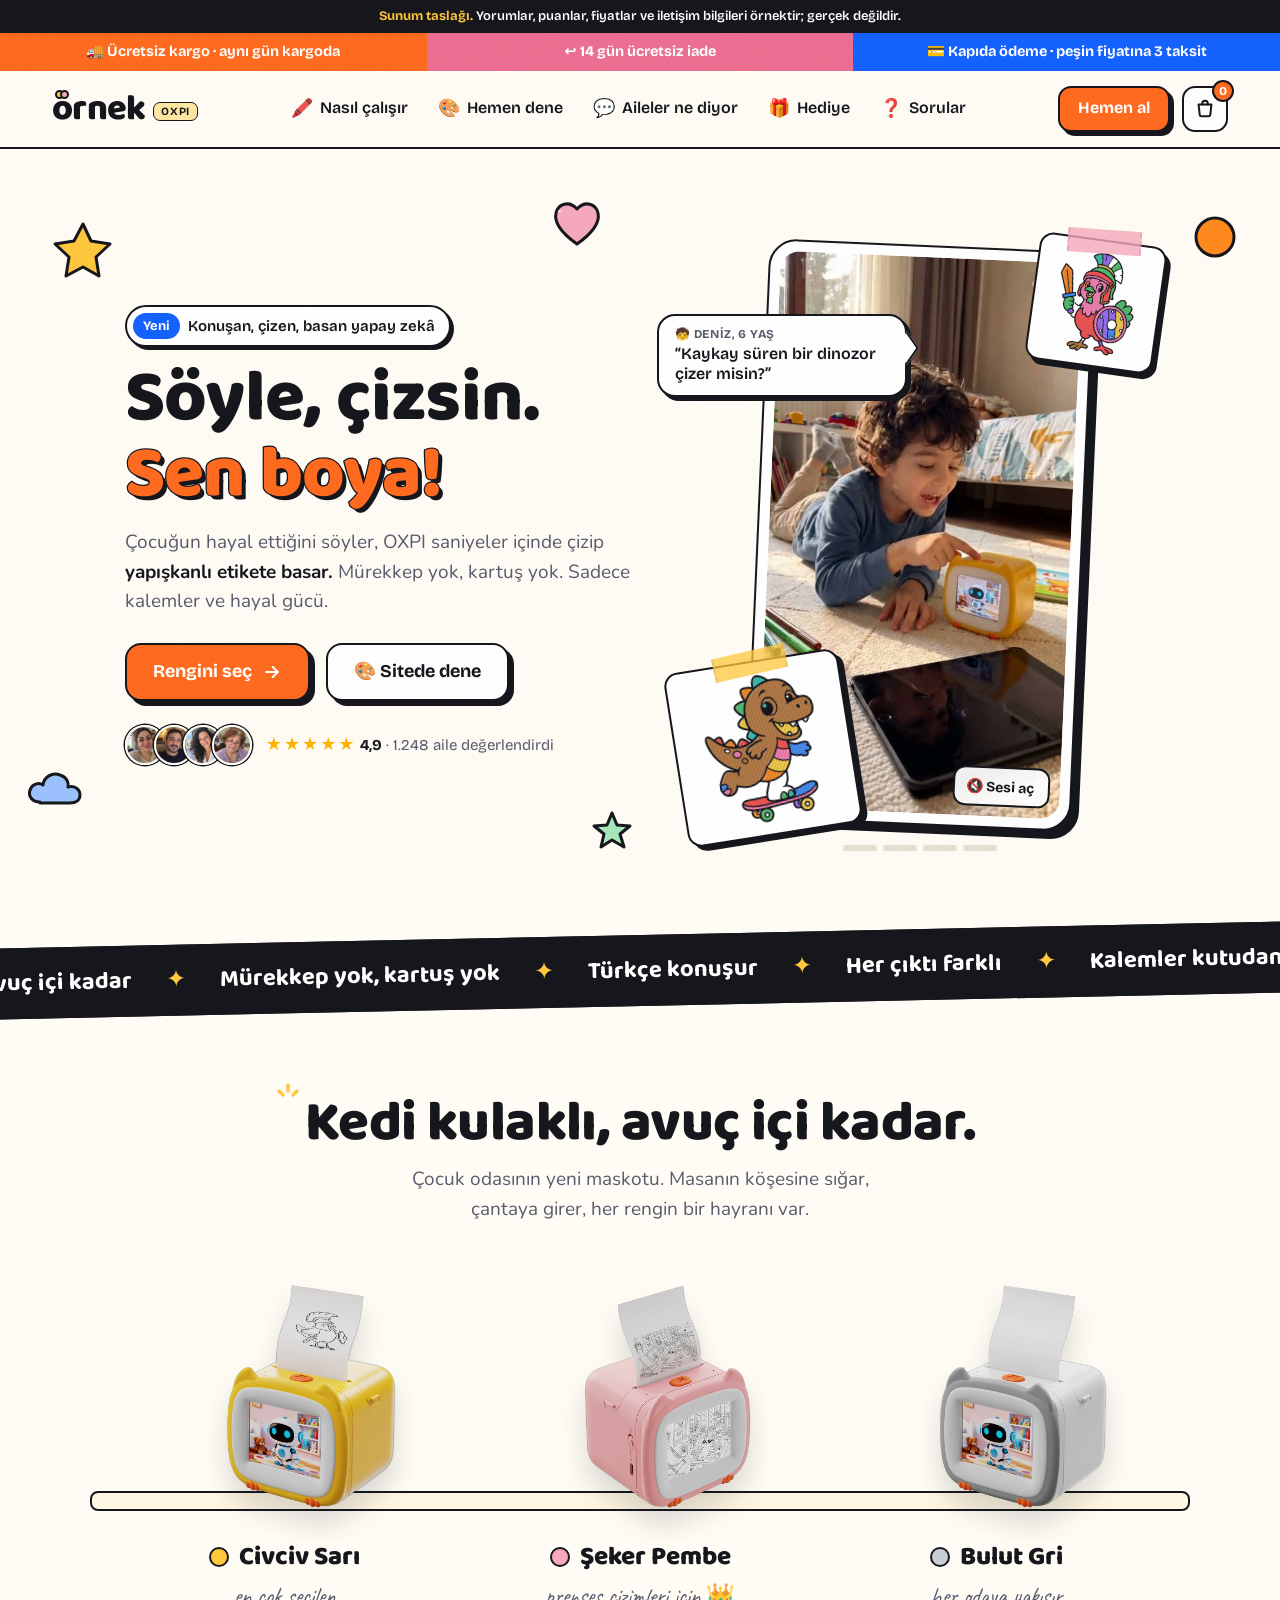
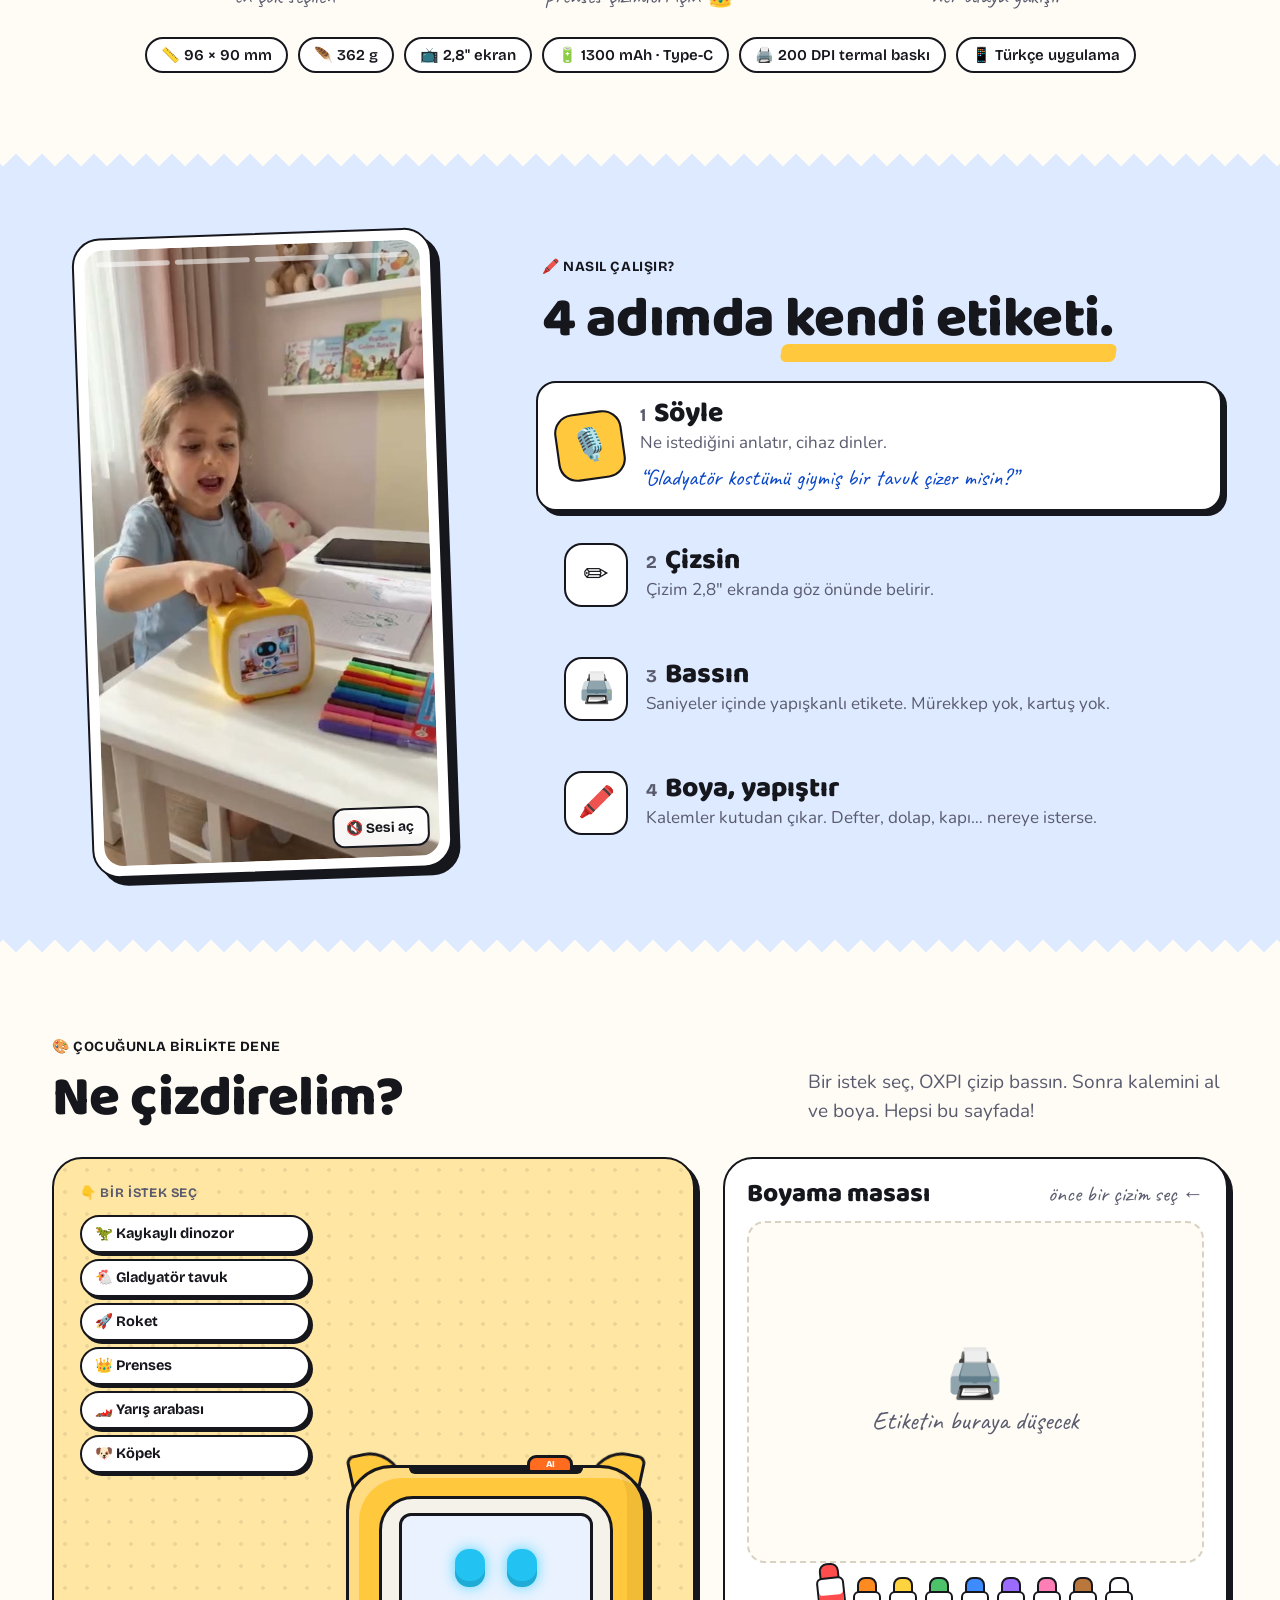
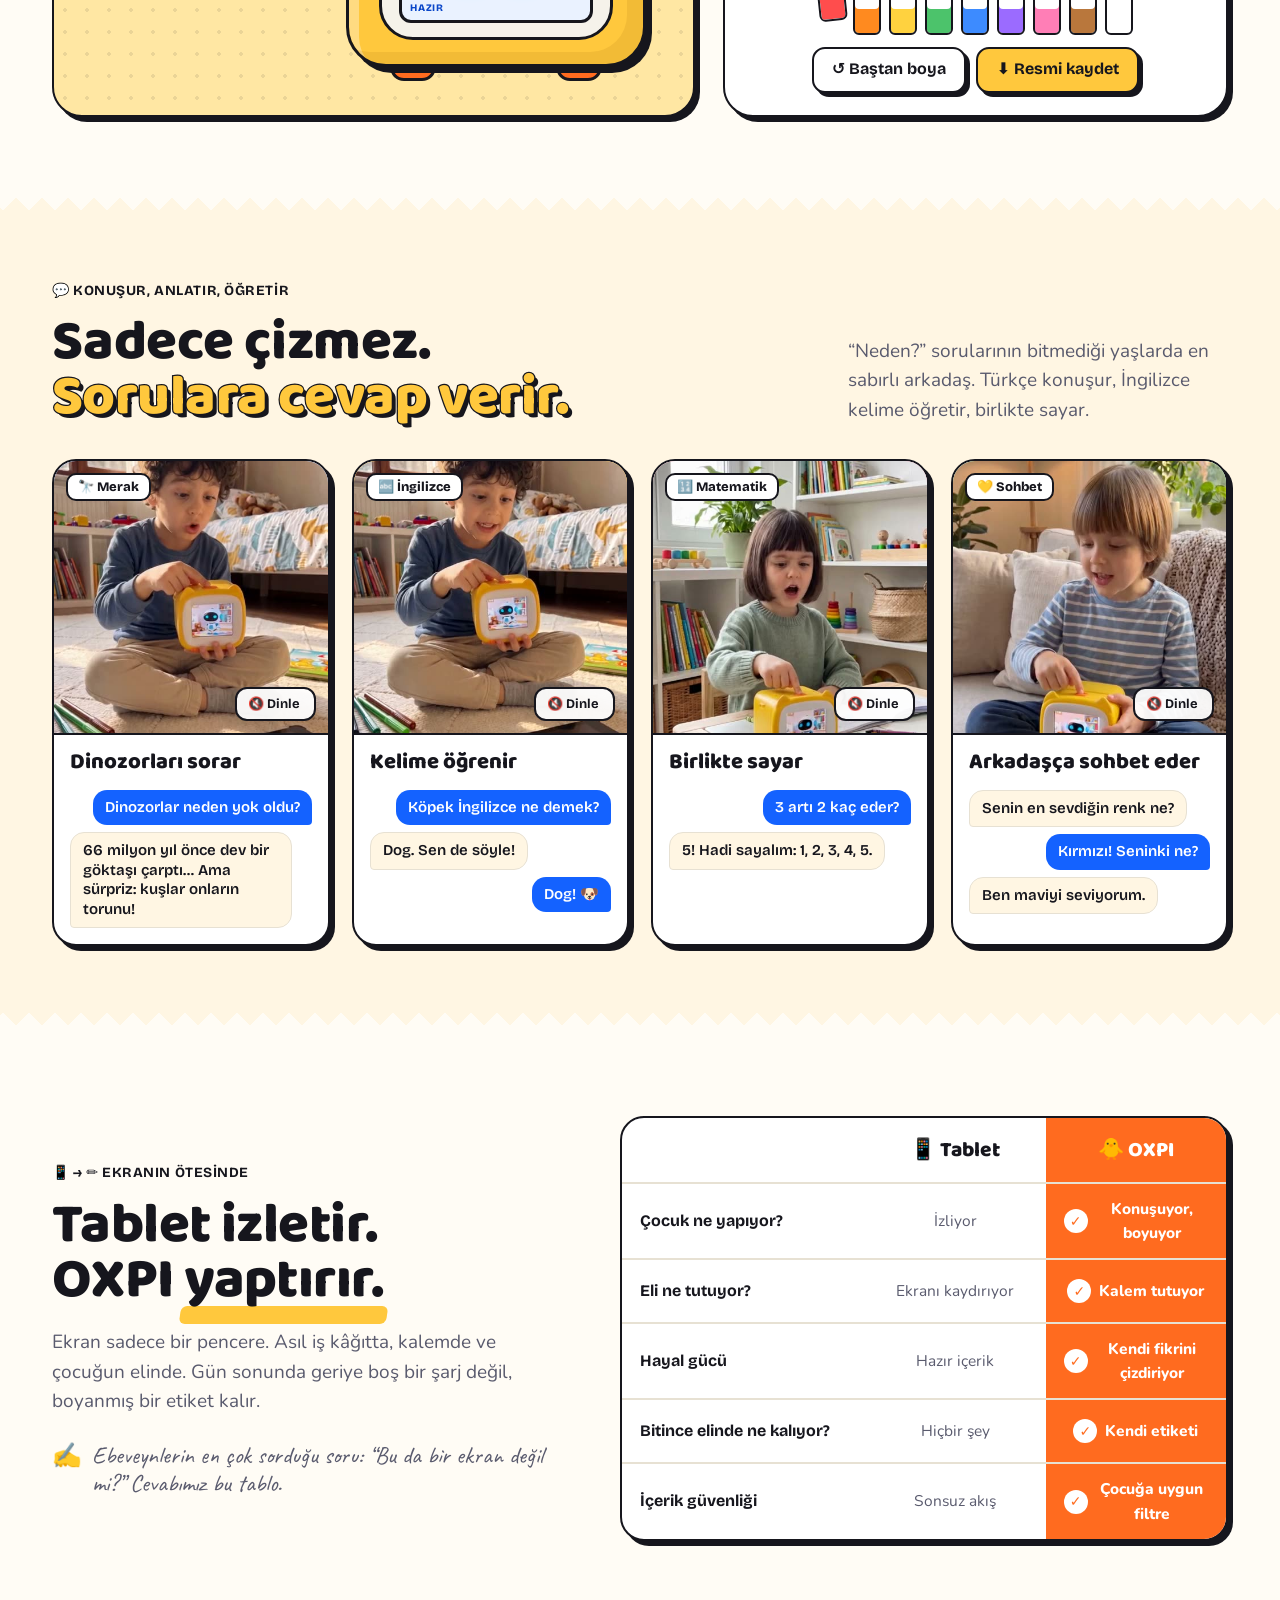
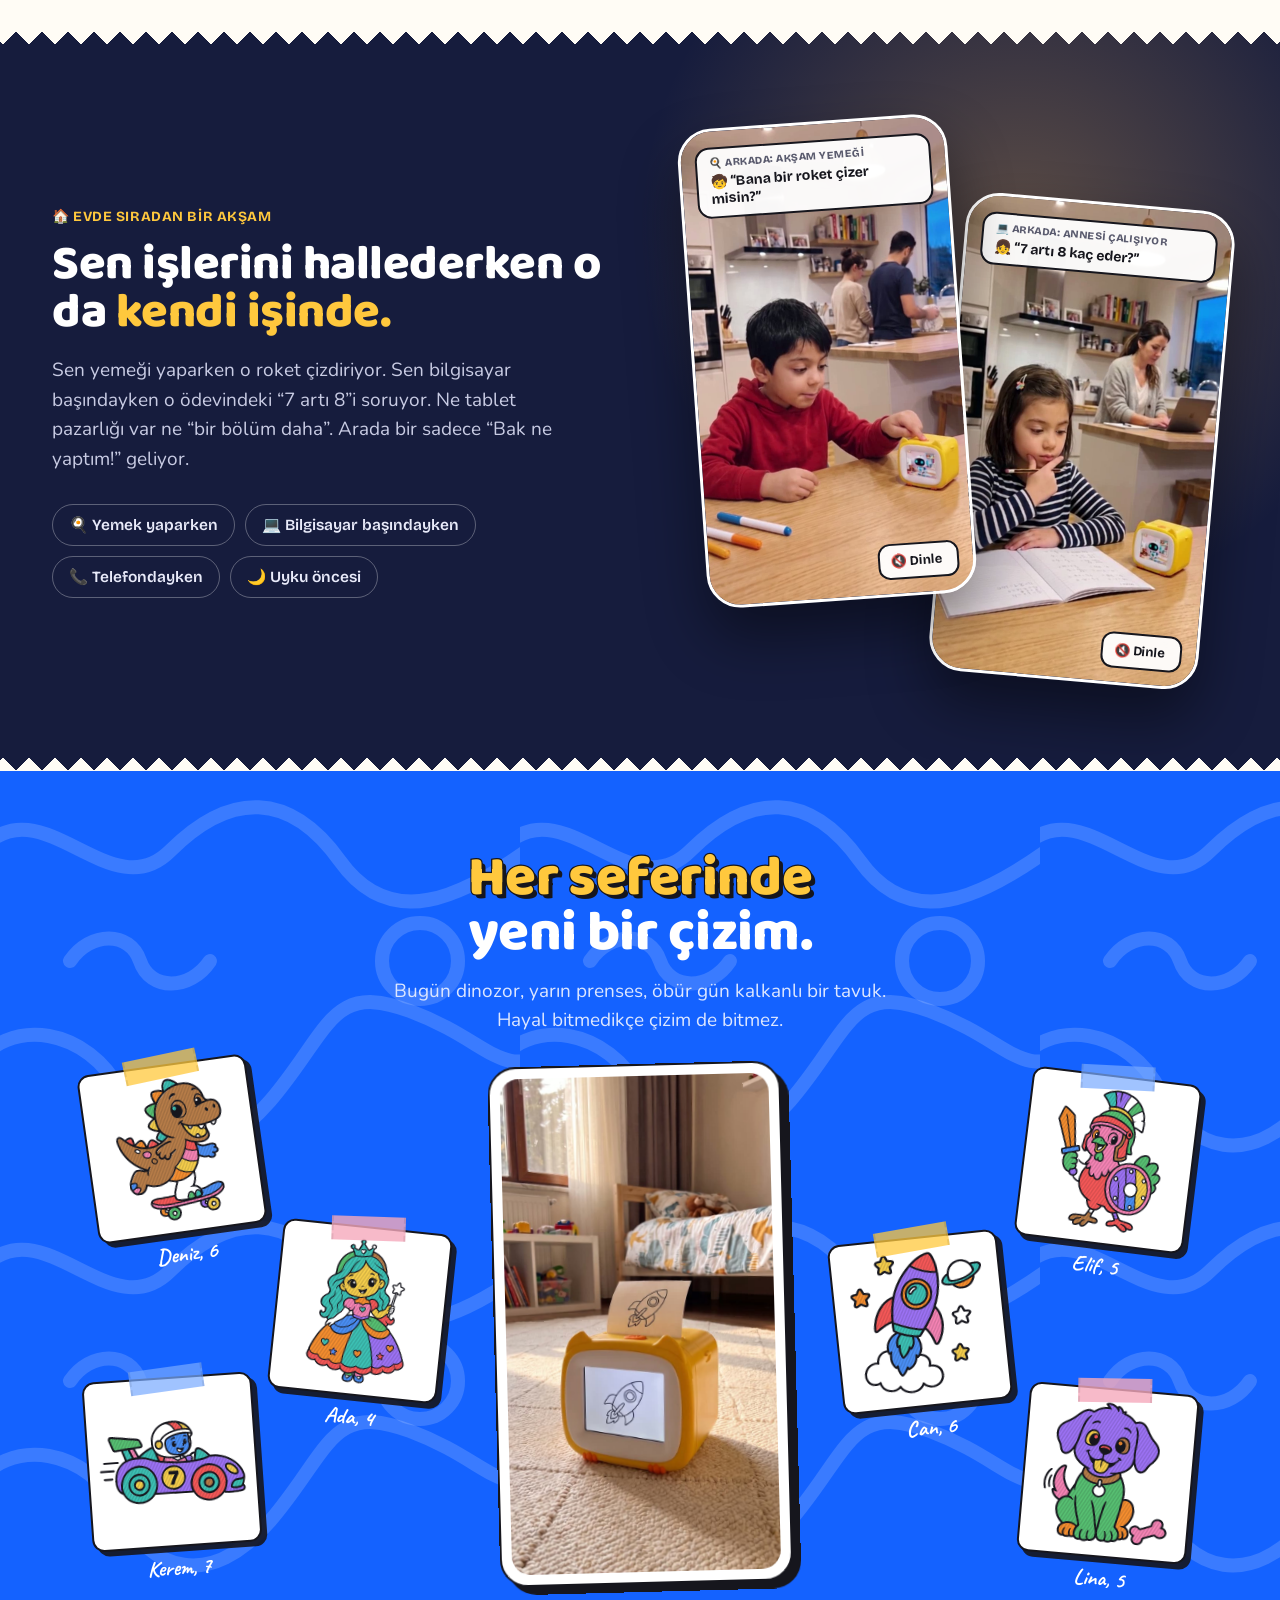
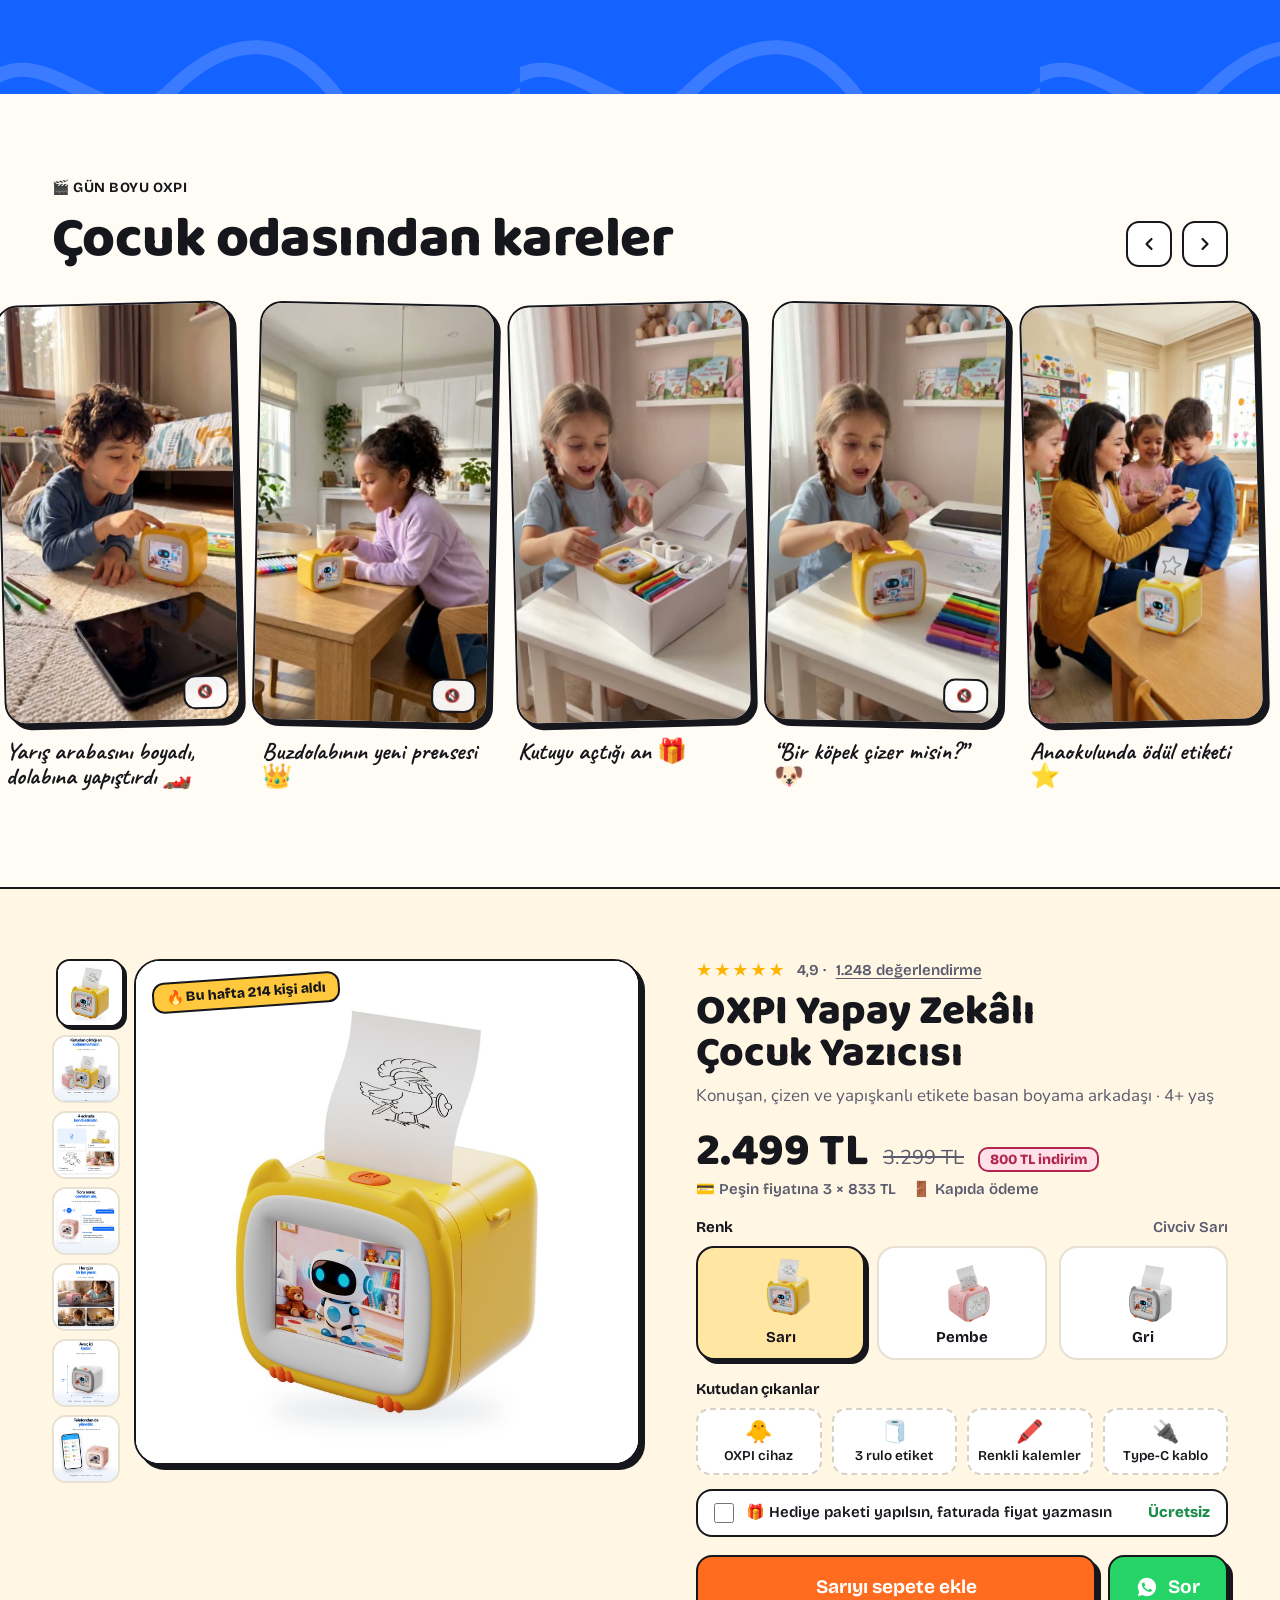
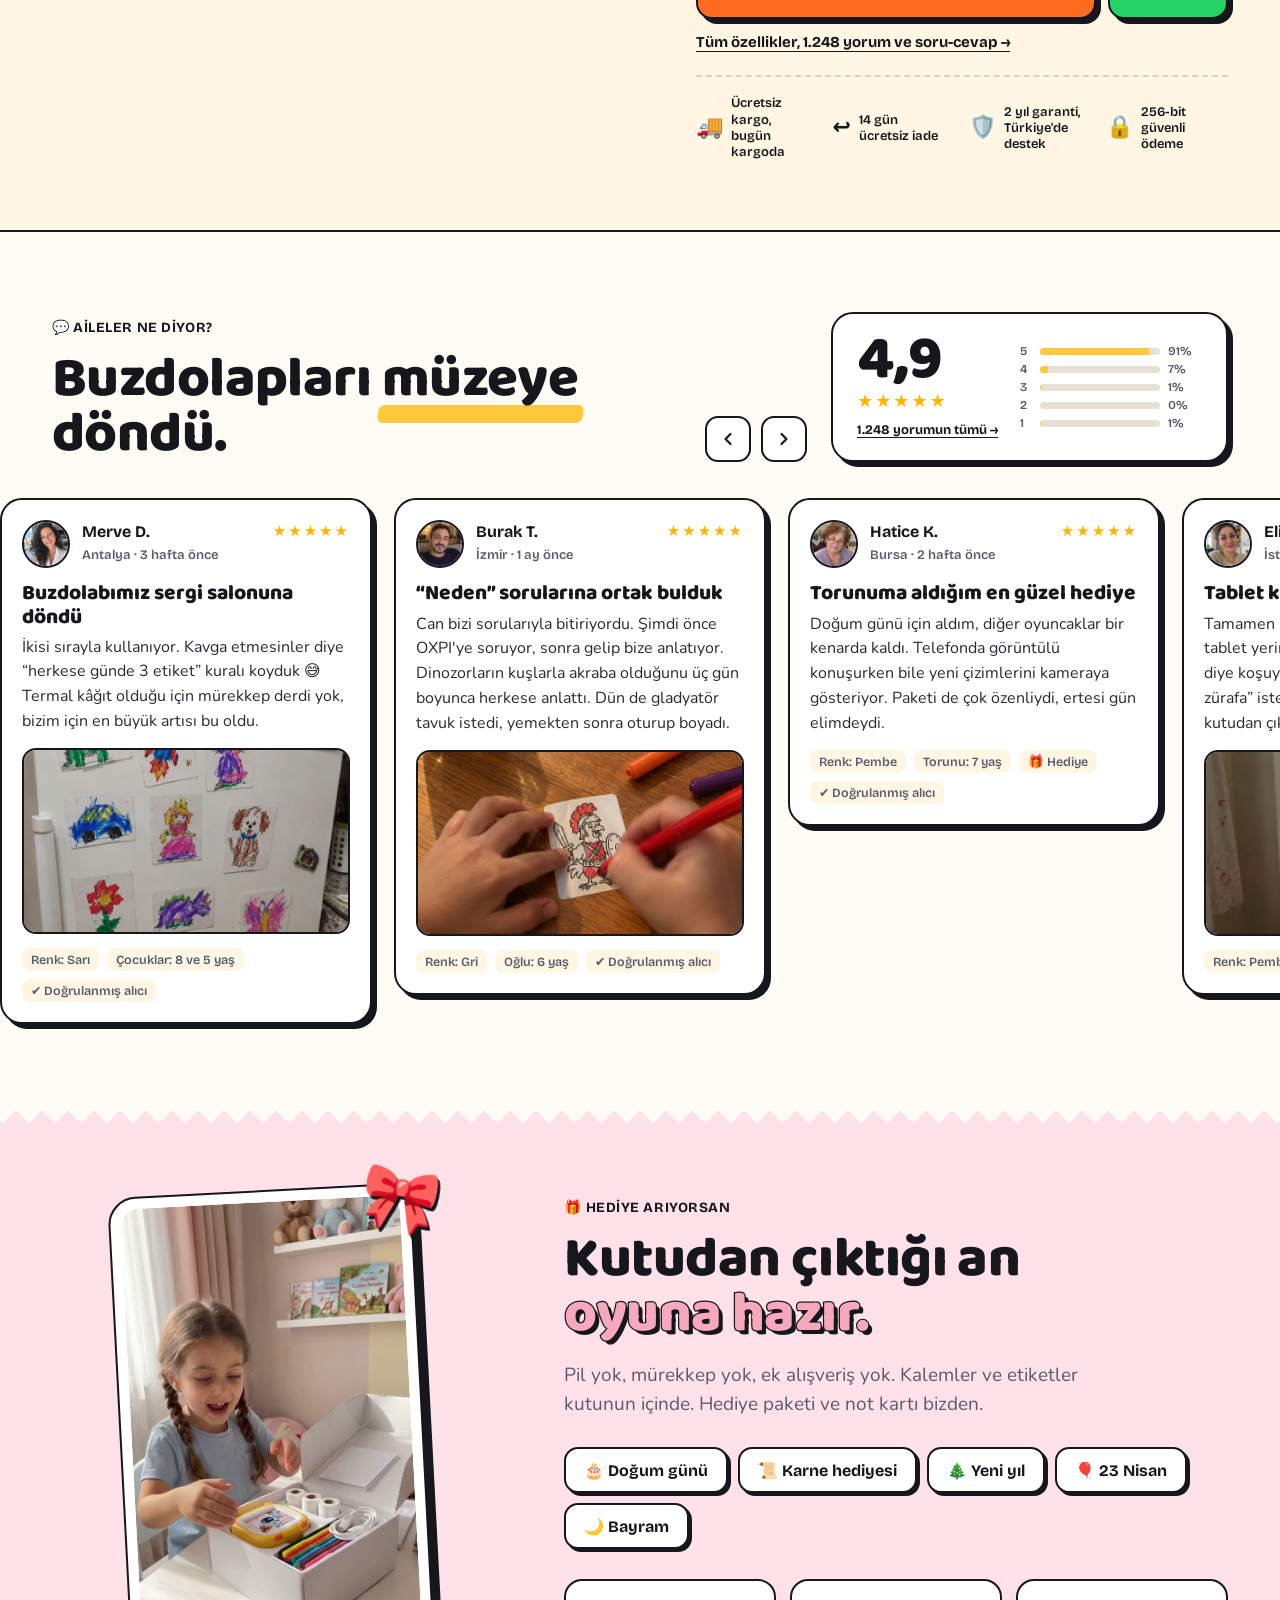
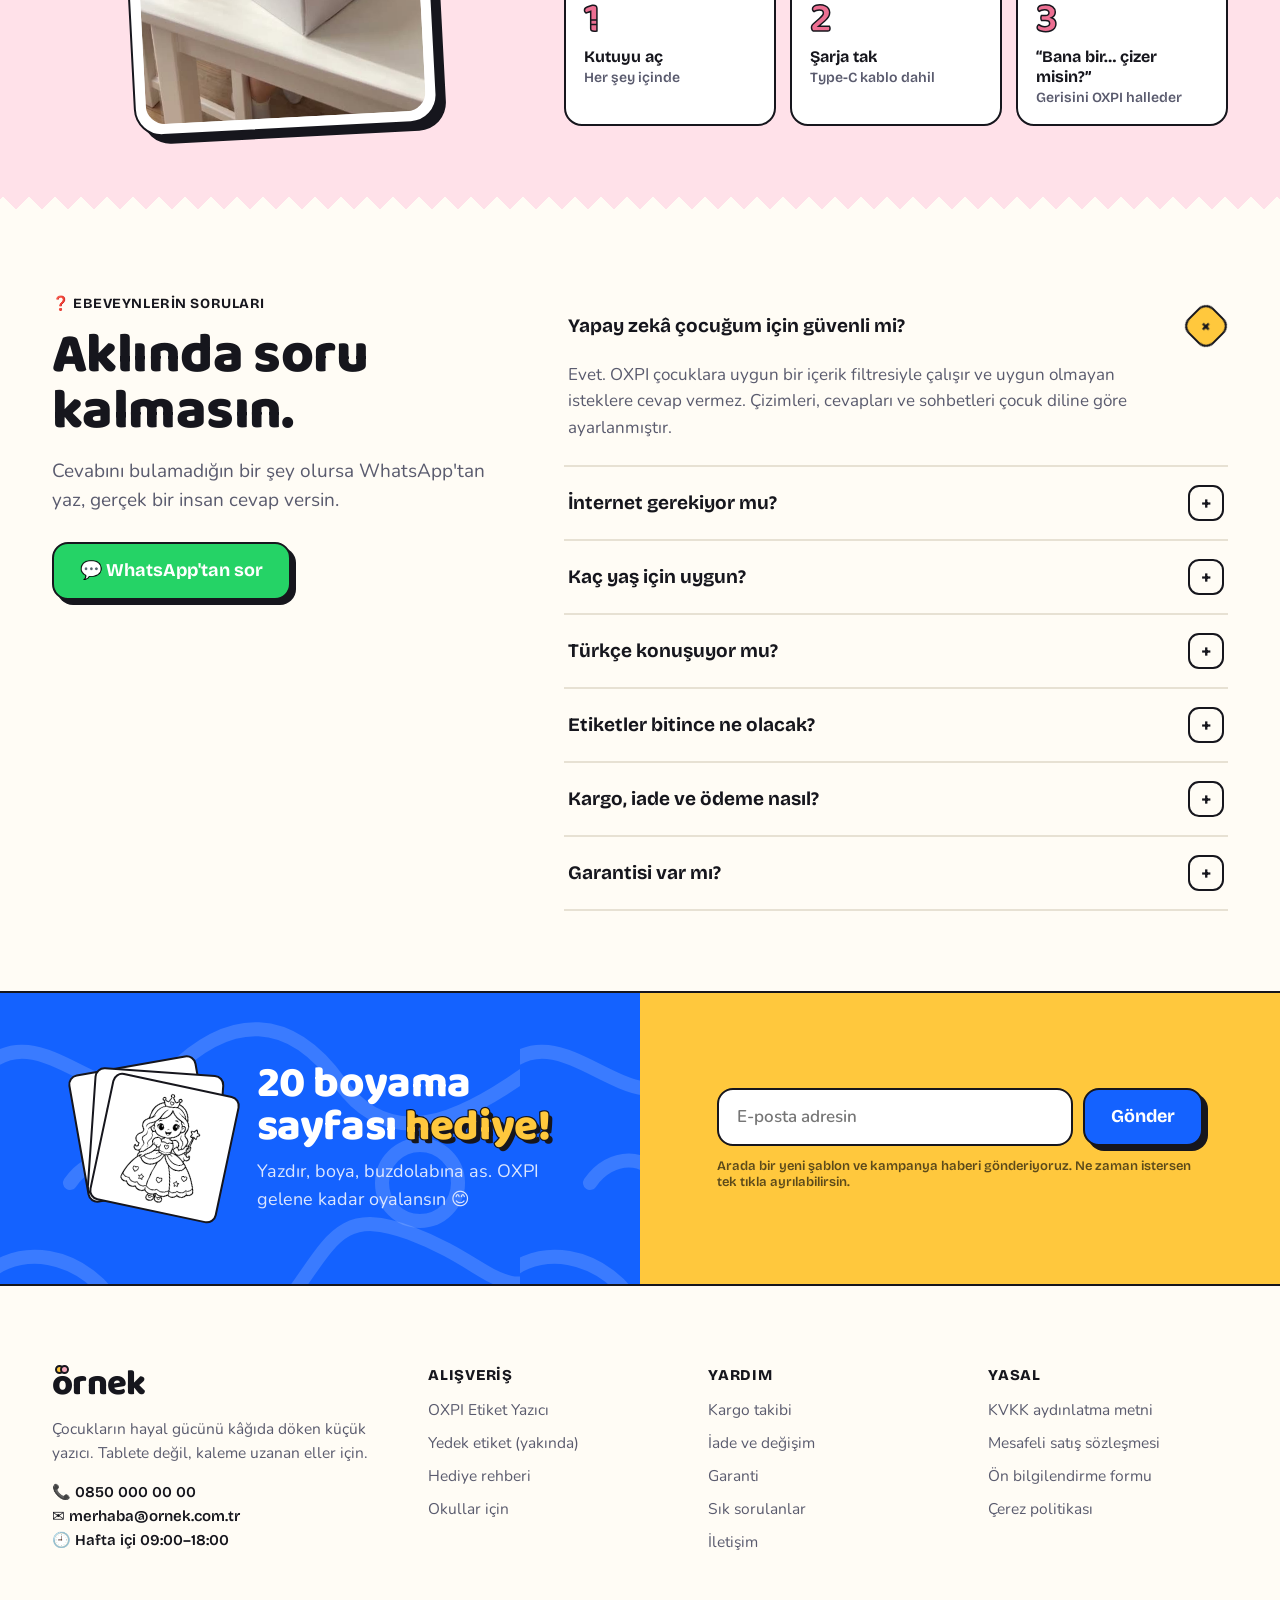
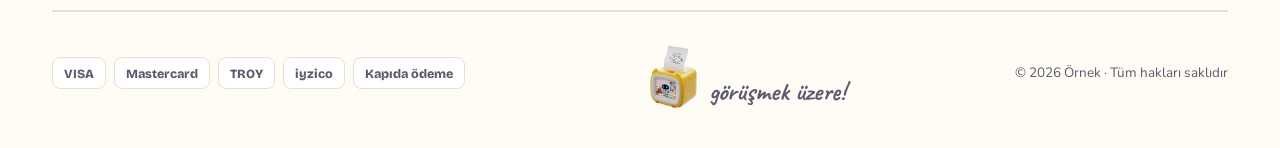
==== commit 22d3d9fa: "Ürün sayfası (urun.html), ortak CSS, ana sayfadan ürün sayfasına bağlantı Co-Authored-By: Claude Opu" ====
--- a/index.html
+++ b/index.html
@@ -14,722 +14,7 @@
   Müşteri yorumları, isimler, portreler, puan (4,9) ve değerlendirme sayısı (1.248) ÖRNEK içeriktir.
   Fiyat (2.499 TL) ve marka adı ("Örnek") yer tutucudur. Yayına almadan önce gerçek verilerle değiştirilmelidir.
 -->
-<style>
-:root{
-  --ink:#16161D; --ink-2:#2A2A35; --muted:#5A5B6E; --line:#E7E1D3;
-  --paper:#FFFCF5; --paper-2:#FFF6E3; --white:#fff;
-  --blue:#1462FF; --blue-d:#0B47C9; --sky:#DDEAFF;
-  --yellow:#FFC83D; --yellow-l:#FFE7A3;
-  --pink:#F6A9BC; --pink-d:#EC6F92; --pink-l:#FFE1E9;
-  --orange:#FF6B1F; --orange-d:#E85A0C;
-  --green:#3DBE6B; --grey:#C9CDD6;
-  --night:#161C3D;
-  --r:22px; --sh:5px 5px 0 var(--ink);
-  --f-display:'Baloo 2',system-ui,sans-serif;
-  --f-ui:'Bricolage Grotesque',system-ui,sans-serif;
-  --f-body:'Nunito',system-ui,sans-serif;
-  --f-hand:'Caveat',cursive;
-  --wrap:1240px;
-}
-*{box-sizing:border-box;margin:0;padding:0}
-html{scroll-behavior:smooth;-webkit-text-size-adjust:100%}
-body{font-family:var(--f-body);color:var(--ink);background:var(--paper);font-size:17px;line-height:1.55;overflow-x:hidden;-webkit-font-smoothing:antialiased}
-img,video{display:block;max-width:100%}
-main{overflow-x:clip}
-a{color:inherit;text-decoration:none}
-button{font:inherit;color:inherit;background:none;border:0;cursor:pointer}
-.wrap{max-width:var(--wrap);margin:0 auto;padding:0 32px}
-.sr{position:absolute;width:1px;height:1px;overflow:hidden;clip:rect(0 0 0 0)}
-::selection{background:var(--yellow)}
-
-/* kâğıt dokusu */
-body::before{content:"";position:fixed;inset:0;pointer-events:none;z-index:200;opacity:.05;mix-blend-mode:multiply;
-  background-image:url("data:image/svg+xml,%3Csvg xmlns='http://www.w3.org/2000/svg' width='180' height='180'%3E%3Cfilter id='n'%3E%3CfeTurbulence type='fractalNoise' baseFrequency='.9' numOctaves='2' stitchTiles='stitch'/%3E%3C/filter%3E%3Crect width='100%25' height='100%25' filter='url(%23n)'/%3E%3C/svg%3E")}
-
-/* ---------- tipografi ---------- */
-.h-xl,.h-l,.h-m{font-family:var(--f-display);font-weight:800;line-height:.98;letter-spacing:-.01em}
-.h-xl{font-size:clamp(50px,5.7vw,86px)}
-.h-l{font-size:clamp(38px,4.4vw,62px)}
-.h-m{font-size:clamp(28px,2.6vw,38px);line-height:1.05}
-.outline{color:var(--white);-webkit-text-stroke:2.5px var(--ink);paint-order:stroke fill;text-shadow:4px 4px 0 var(--ink)}
-.outline.o-orange{color:var(--orange)} .outline.o-yellow{color:var(--yellow)} .outline.o-pink{color:var(--pink)}
-.lead{font-size:19px;color:var(--muted);max-width:520px}
-.eyebrow{font-family:var(--f-ui);font-weight:700;font-size:14px;letter-spacing:.04em;text-transform:uppercase;display:inline-flex;align-items:center;gap:8px}
-.hand{font-family:var(--f-hand);font-weight:700}
-.spark{position:relative;display:inline-block}
-.spark::before{content:"";position:absolute;left:-30px;top:-14px;width:26px;height:26px;
-  background:url("data:image/svg+xml,%3Csvg xmlns='http://www.w3.org/2000/svg' viewBox='0 0 26 26' fill='none' stroke='%23FFC83D' stroke-width='3.4' stroke-linecap='round'%3E%3Cpath d='M13 3v6M4 9l4 4M22 9l-4 4'/%3E%3C/svg%3E") no-repeat center/contain}
-.mark{position:relative;white-space:nowrap;z-index:0}
-.mark::after{content:"";position:absolute;left:-4px;right:-4px;bottom:.04em;height:.32em;z-index:-1;border-radius:6px;background:var(--yellow);transform:skew(-8deg) scaleX(var(--mk,0));transform-origin:left;transition:transform .9s cubic-bezier(.6,.1,.2,1) .2s}
-.in .mark::after,.mark.in::after{--mk:1}
-
-/* ---------- butonlar (sticker) ---------- */
-.btn{--bg:var(--white);--fg:var(--ink);display:inline-flex;align-items:center;justify-content:center;gap:10px;height:58px;padding:0 26px;border-radius:16px;border:2px solid var(--ink);background:var(--bg);color:var(--fg);
-  font-family:var(--f-ui);font-weight:700;font-size:18px;box-shadow:var(--sh);transition:transform .15s,box-shadow .15s;white-space:nowrap}
-.btn:hover{transform:translate(-2px,-2px);box-shadow:7px 7px 0 var(--ink)}
-.btn:active{transform:translate(3px,3px);box-shadow:1px 1px 0 var(--ink)}
-.btn-o{--bg:var(--orange);--fg:#fff}
-.btn-b{--bg:var(--blue);--fg:#fff}
-.btn-y{--bg:var(--yellow)}
-.btn-s{height:46px;font-size:16px;padding:0 18px;border-radius:13px;box-shadow:4px 4px 0 var(--ink)}
-.btn svg{flex:none}
-.pill{display:inline-flex;align-items:center;gap:8px;height:36px;padding:0 14px;border-radius:99px;border:2px solid var(--ink);background:var(--white);font-family:var(--f-ui);font-weight:600;font-size:15px}
-.card{background:var(--white);border:2px solid var(--ink);border-radius:var(--r);box-shadow:var(--sh)}
-.stars{color:#FFB400;letter-spacing:2px;font-size:18px}
-
-/* ---------- reveal ---------- */
-.rv{opacity:0;transform:translateY(26px);transition:opacity .7s ease,transform .7s cubic-bezier(.2,.7,.2,1)}
-.rv.in{opacity:1;transform:none}
-.rv.d1{transition-delay:.08s}.rv.d2{transition-delay:.16s}.rv.d3{transition-delay:.24s}.rv.d4{transition-delay:.32s}
-
-/* ---------- bölüm kenarı: termal kâğıt yırtığı ---------- */
-.tear-b{-webkit-mask:linear-gradient(#000 0 0) top/100% calc(100% - 13px) no-repeat,conic-gradient(from -45deg at bottom,#0000,#000 1deg 89deg,#0000 90deg) bottom/26px 13px repeat-x;
-  mask:linear-gradient(#000 0 0) top/100% calc(100% - 13px) no-repeat,conic-gradient(from -45deg at bottom,#0000,#000 1deg 89deg,#0000 90deg) bottom/26px 13px repeat-x}
-.tear-t{-webkit-mask:linear-gradient(#000 0 0) bottom/100% calc(100% - 13px) no-repeat,conic-gradient(from 135deg at top,#0000,#000 1deg 89deg,#0000 90deg) top/26px 13px repeat-x;
-  mask:linear-gradient(#000 0 0) bottom/100% calc(100% - 13px) no-repeat,conic-gradient(from 135deg at top,#0000,#000 1deg 89deg,#0000 90deg) top/26px 13px repeat-x}
-.tear-tb{-webkit-mask:linear-gradient(#000 0 0) center/100% calc(100% - 26px) no-repeat,conic-gradient(from 135deg at top,#0000,#000 1deg 89deg,#0000 90deg) top/26px 13px repeat-x,conic-gradient(from -45deg at bottom,#0000,#000 1deg 89deg,#0000 90deg) bottom/26px 13px repeat-x;
-  mask:linear-gradient(#000 0 0) center/100% calc(100% - 26px) no-repeat,conic-gradient(from 135deg at top,#0000,#000 1deg 89deg,#0000 90deg) top/26px 13px repeat-x,conic-gradient(from -45deg at bottom,#0000,#000 1deg 89deg,#0000 90deg) bottom/26px 13px repeat-x}
-/* karalama deseni */
-.scribble{background-image:url("data:image/svg+xml,%3Csvg xmlns='http://www.w3.org/2000/svg' width='520' height='420' fill='none' stroke='%23fff' stroke-opacity='.16' stroke-width='14' stroke-linecap='round'%3E%3Cpath d='M-20 80c60-70 130 60 190 0s120-60 170 10 120 40 200-20'/%3E%3Cpath d='M-30 300c40-60 120-40 150 20s90 80 150 10 60-120 140-90 90 70 140 40'/%3E%3Ccircle cx='420' cy='190' r='38'/%3E%3Cpath d='M70 190c20-30 60-30 70 0s50 30 70 0'/%3E%3C/svg%3E")}
-
-/* taslak bandı */
-.draft{background:var(--ink);color:#fff;font:600 13px/1.3 var(--f-ui);text-align:center;padding:8px 16px}
-.draft b{color:var(--yellow)}
-
-/* ================= DUYURU + HEADER ================= */
-.bar{display:grid;grid-template-columns:repeat(3,1fr);font-family:var(--f-ui);font-weight:700;font-size:14.5px;color:#fff}
-.bar>div{display:flex;align-items:center;justify-content:center;gap:8px;height:38px}
-.bar>div:nth-child(1){background:var(--orange)} .bar>div:nth-child(2){background:var(--pink-d)} .bar>div:nth-child(3){background:var(--blue)}
-header.top{position:sticky;top:0;z-index:100;background:rgba(255,252,245,.92);backdrop-filter:blur(10px);border-bottom:2px solid var(--ink);transition:box-shadow .2s}
-header.top.sc{box-shadow:0 6px 0 rgba(22,22,29,.06)}
-.nav{display:flex;align-items:center;justify-content:space-between;height:76px;gap:24px;transition:height .25s}
-header.top.sc .nav{height:64px}
-.logo{font-family:var(--f-display);font-weight:800;font-size:36px;line-height:1;letter-spacing:-.02em;display:inline-flex;align-items:flex-end}
-.logo .o{position:relative;display:inline-block}
-.logo .o i{position:absolute;top:-1px;width:9px;height:9px;border-radius:50%;border:2px solid var(--ink)}
-.logo .o i:first-child{left:3px;background:var(--yellow)} .logo .o i:last-child{right:3px;background:var(--pink)}
-.logo small{font-family:var(--f-ui);font-weight:700;font-size:11px;letter-spacing:.06em;margin:0 0 6px 8px;padding:3px 7px;border:1.5px solid var(--ink);border-radius:7px;background:var(--yellow-l)}
-.menu{display:flex;gap:4px;font-family:var(--f-ui);font-weight:600;font-size:16px}
-.menu a{padding:9px 13px;border-radius:12px;display:flex;align-items:center;gap:7px;transition:background .15s}
-.menu a:hover{background:var(--paper-2)}
-.menu a span{font-size:18px}
-.nav-r{display:flex;align-items:center;gap:12px}
-.icon-btn{width:46px;height:46px;border-radius:13px;border:2px solid var(--ink);display:grid;place-items:center;background:#fff;position:relative;transition:transform .15s}
-.icon-btn:hover{transform:rotate(-6deg)}
-.badge{position:absolute;top:-8px;right:-8px;min-width:22px;height:22px;border-radius:11px;background:var(--orange);color:#fff;border:2px solid var(--ink);font:800 12px/18px var(--f-ui);text-align:center;padding:0 5px}
-.badge.pop{animation:pop .5s}
-@keyframes pop{40%{transform:scale(1.5)}}
-.burger{display:none}
-
-/* ================= HERO ================= */
-.hero{position:relative;padding:26px 0 40px;min-height:calc(100vh - 114px);display:flex;align-items:center;overflow:hidden}
-.hero-grid{display:grid;grid-template-columns:1.05fr .95fr;align-items:center;gap:40px;position:relative;z-index:2}
-.hero h1{margin:16px 0 18px}
-.hero h1 .l2{display:block;margin-top:4px}
-.hero .lead{font-size:19px;margin-bottom:26px}
-.hero .lead b{color:var(--ink)}
-.hero-ctas{display:flex;gap:16px;flex-wrap:wrap}
-.proof{display:flex;align-items:center;gap:14px;margin-top:24px;font-family:var(--f-ui);font-size:15px;color:var(--muted)}
-.proof .faces{display:flex}
-.proof .faces img{width:40px;height:40px;border-radius:50%;border:2.5px solid var(--paper);object-fit:cover;margin-left:-11px;box-shadow:0 0 0 1.5px var(--ink)}
-.proof .faces img:first-child{margin-left:0}
-.proof b{color:var(--ink);font-weight:700}
-.tag-new{display:inline-flex;align-items:center;gap:8px;padding:6px 14px 6px 6px;border-radius:99px;background:#fff;border:2px solid var(--ink);font-family:var(--f-ui);font-weight:600;font-size:15px;box-shadow:3px 3px 0 var(--ink)}
-.tag-new em{font-style:normal;background:var(--blue);color:#fff;border-radius:99px;padding:3px 10px;font-weight:700;font-size:13px}
-.hero-stage{position:relative;height:min(580px,calc(100vh - 160px));min-height:480px}
-.vcard{position:absolute;background:#fff;border:2px solid var(--ink);border-radius:28px;padding:10px;box-shadow:8px 8px 0 var(--ink)}
-.vcard video{width:100%;height:100%;object-fit:cover;border-radius:19px;background:#ddd}
-.hero .vcard{left:50%;top:50%;height:100%;aspect-ratio:9/16;transform:translate(-50%,-50%) rotate(2.5deg)}
-.snd{position:absolute;right:20px;bottom:20px;height:40px;padding:0 14px 0 11px;border-radius:12px;background:rgba(255,255,255,.94);border:2px solid var(--ink);display:flex;align-items:center;gap:7px;font:700 14px var(--f-ui);transition:transform .15s}
-.snd:hover{transform:scale(1.05)}
-.snd .on{display:none}.snd.is-on .on{display:inline}.snd.is-on .off{display:none}
-/* video üstü hikâye balonları */
-.bubble{position:absolute;z-index:3;background:#fff;border:2px solid var(--ink);border-radius:18px;padding:11px 16px;font-family:var(--f-ui);font-weight:600;font-size:16px;line-height:1.25;box-shadow:4px 4px 0 var(--ink);max-width:250px;
-  opacity:0;transform:translateY(10px) scale(.92);transition:opacity .35s,transform .45s cubic-bezier(.3,1.6,.5,1)}
-.bubble.on{opacity:1;transform:none}
-.bubble small{display:block;font:700 12px var(--f-ui);color:var(--muted);text-transform:uppercase;letter-spacing:.05em;margin-bottom:3px}
-.bubble.b1{left:-6%;top:12%} .bubble.b2{right:-4%;top:30%} .bubble.b3{left:-4%;top:56%} .bubble.b4{right:-2%;bottom:16%}
-.bubble.b1::after{content:"";position:absolute;right:-12px;top:22px;width:18px;height:18px;background:#fff;border:2px solid var(--ink);border-left:0;border-bottom:0;transform:rotate(45deg) skew(10deg,10deg)}
-.progress4{position:absolute;left:50%;bottom:-26px;transform:translateX(-50%);display:flex;gap:6px}
-.progress4 i{width:34px;height:6px;border-radius:3px;background:var(--line);overflow:hidden;position:relative}
-.progress4 i b{position:absolute;inset:0;background:var(--ink);transform-origin:left;transform:scaleX(0)}
-/* çizgiden renge etiketi */
-.label{position:absolute;z-index:4;background:#fff;border:2px solid var(--ink);border-radius:14px;padding:8px;box-shadow:5px 5px 0 var(--ink)}
-.label svg{display:block;width:100%;height:100%}
-.hero .label.l-dino{width:176px;height:176px;left:-2%;bottom:-2%;transform:rotate(-9deg)}
-.hero .label.l-tavuk{width:128px;height:128px;right:-1%;top:-1%;transform:rotate(8deg)}
-.tape{position:absolute;width:74px;height:24px;background:rgba(255,200,61,.75);top:-12px;left:50%;transform:translateX(-50%) rotate(-4deg);border-left:2px dashed rgba(0,0,0,.08);border-right:2px dashed rgba(0,0,0,.08)}
-.tape.p{background:rgba(246,169,188,.8)} .tape.b{background:rgba(120,170,255,.7)}
-/* hero arka plan doodle'ları */
-.doodles{position:absolute;inset:0;z-index:1;pointer-events:none}
-.doodles svg{position:absolute;overflow:visible}
-.dd path.o{fill:none;stroke:var(--ink);stroke-width:3;stroke-linecap:round;stroke-linejoin:round}
-.dd .fill{transition:clip-path 1s}
-.dd path.s{fill:none;stroke-width:16;stroke-linecap:round;stroke-linejoin:round;stroke-dasharray:var(--len);stroke-dashoffset:var(--len);transition:stroke-dashoffset 1.4s ease}
-.dd.colored path.s{stroke-dashoffset:0}
-
-/* ================= TICKER ================= */
-.ticker{background:var(--ink);color:#fff;overflow:hidden;border-block:2px solid var(--ink);transform:rotate(-1.2deg);margin:0 -20px;position:relative;z-index:3}
-.ticker .row{display:flex;gap:34px;padding:15px 0;width:max-content;animation:tick 38s linear infinite;font-family:var(--f-display);font-weight:700;font-size:24px;white-space:nowrap}
-.ticker .row span{display:flex;align-items:center;gap:34px}
-.ticker .row span::after{content:"✦";color:var(--yellow)}
-@keyframes tick{to{transform:translateX(-50%)}}
-
-/* ================= ÜÇ RENK ================= */
-.trio{padding:90px 0 80px;text-align:center}
-.trio .h-l{margin-bottom:14px}
-.trio .lead{margin:0 auto}
-.shelf{display:grid;grid-template-columns:repeat(3,1fr);gap:28px;margin:34px auto 0;max-width:1040px;position:relative}
-.shelf::after{content:"";position:absolute;left:-30px;right:-30px;bottom:96px;height:16px;border-radius:8px;background:var(--paper-2);border:2px solid var(--ink);z-index:-1}
-.prod{display:flex;flex-direction:column;align-items:center;gap:14px;cursor:pointer}
-.prod .pic{height:250px;display:flex;align-items:flex-end;justify-content:center;position:relative}
-.prod img{height:100%;width:auto;filter:drop-shadow(0 18px 14px rgba(22,22,29,.16));transition:transform .5s cubic-bezier(.3,1.7,.5,1)}
-.prod:hover img{transform:translateY(-16px) rotate(-3deg)}
-.prod .name{font-family:var(--f-display);font-weight:800;font-size:26px;line-height:1;display:flex;align-items:center;gap:10px;margin-top:22px}
-.prod .name i{width:20px;height:20px;border-radius:50%;border:2px solid var(--ink)}
-.prod .sub{font-family:var(--f-hand);font-size:23px;color:var(--muted);line-height:1}
-.specs{display:flex;flex-wrap:wrap;justify-content:center;gap:10px;margin-top:30px}
-
-/* ================= NASIL ÇALIŞIR ================= */
-.how{padding:80px 0;background:var(--sky);position:relative}
-.how-grid{display:grid;grid-template-columns:420px 1fr;gap:70px;align-items:center}
-.how .vcard{position:relative;height:min(640px,calc(100vh - 120px));min-height:520px;aspect-ratio:9/16;margin:0 auto;transform:rotate(-2deg)}
-.how .seg{position:absolute;left:22px;right:22px;top:22px;display:flex;gap:5px;z-index:2}
-.how .seg i{flex:1;height:5px;border-radius:3px;background:rgba(255,255,255,.55);overflow:hidden;position:relative}
-.how .seg i b{position:absolute;inset:0;background:#fff;transform-origin:left;transform:scaleX(0)}
-.steps{display:grid;gap:14px;margin-top:34px}
-.step{display:grid;grid-template-columns:64px 1fr;gap:18px;align-items:center;text-align:left;padding:16px 20px;border-radius:20px;border:2px solid transparent;transition:background .25s,border-color .25s,box-shadow .25s,transform .25s}
-.step:hover{background:rgba(255,255,255,.5)}
-.step .num{width:64px;height:64px;border-radius:18px;border:2px solid var(--ink);display:grid;place-items:center;font-size:30px;background:#fff;transition:background .3s,transform .4s cubic-bezier(.3,1.7,.5,1)}
-.step h3{font-family:var(--f-display);font-weight:800;font-size:28px;line-height:1.05}
-.step h3 em{font-style:normal;color:var(--muted);font-size:18px;font-family:var(--f-ui);font-weight:700;margin-right:8px}
-.step p{color:var(--muted);font-size:17px;margin-top:2px}
-.step.act{background:#fff;border-color:var(--ink);box-shadow:var(--sh);transform:translateX(-6px)}
-.step.act .num{transform:rotate(-8deg) scale(1.06)}
-.step:nth-child(1).act .num{background:var(--yellow)} .step:nth-child(2).act .num{background:var(--pink)} .step:nth-child(3).act .num{background:#9CC2FF} .step:nth-child(4).act .num{background:#A6E7B9}
-.quote-chip{display:inline-block;margin-top:8px;font-family:var(--f-hand);font-size:23px;color:var(--blue-d);line-height:1.1}
-
-/* ================= DEMO ================= */
-.demo{padding:80px 0;position:relative}
-.demo-head{display:flex;justify-content:space-between;align-items:flex-end;gap:40px;margin-bottom:30px}
-.demo-head .lead{max-width:420px}
-.demo-grid{display:grid;grid-template-columns:1.12fr .88fr;gap:28px;align-items:stretch;height:560px}
-.demo-left{position:relative;border-radius:30px;background:var(--yellow-l);border:2px solid var(--ink);box-shadow:var(--sh);padding:26px;display:grid;grid-template-columns:230px 1fr;gap:16px;overflow:hidden}
-.demo-col{position:relative;display:flex;flex-direction:column;gap:14px;min-height:0}
-.demo-dev{position:relative;display:flex;align-items:flex-end;justify-content:center}
-.demo-left::before{content:"";position:absolute;inset:0;background-image:radial-gradient(rgba(22,22,29,.09) 1.6px,transparent 1.8px);background-size:22px 22px}
-.chips{position:relative;display:flex;flex-direction:column;gap:6px}
-.chips-t{font:700 13px var(--f-ui);text-transform:uppercase;letter-spacing:.05em;color:var(--muted);position:relative}
-.chip{height:38px;padding:0 13px;font-size:14.5px!important;border-radius:99px;border:2px solid var(--ink);background:#fff;font:700 15.5px var(--f-ui);display:flex;align-items:center;gap:7px;box-shadow:3px 3px 0 var(--ink);transition:transform .15s,background .15s}
-.chip:hover{transform:translateY(-2px)}
-.chip.act{background:var(--ink);color:#fff}
-.chip:disabled{opacity:.5;cursor:wait}
-.talk{position:relative;flex:1;min-height:0;width:100%;display:flex;flex-direction:column;gap:7px;justify-content:flex-end;overflow:hidden}
-.talk .msg{align-self:flex-start;max-width:100%;font-size:14.5px!important;background:#fff;border:2px solid var(--ink);border-radius:16px 16px 16px 4px;padding:9px 14px;font:600 16px/1.3 var(--f-ui);animation:msg .4s cubic-bezier(.3,1.5,.5,1)}
-.talk .msg.me{align-self:flex-end;background:var(--blue);color:#fff;border-radius:16px 16px 4px 16px}
-.talk .msg small{display:block;font-size:11.5px;font-weight:700;letter-spacing:.05em;text-transform:uppercase;opacity:.7}
-@keyframes msg{from{opacity:0;transform:translateY(8px) scale(.9)}}
-/* cihaz illüstrasyonu */
-.device{position:relative;width:300px;height:262px;flex:none;margin-bottom:6px}
-.device .paper-wrap{position:absolute;left:62px;right:62px;bottom:206px;height:190px;overflow:hidden;z-index:1}
-.device .paper{position:absolute;left:0;right:0;bottom:0;height:176px;background:#fff;border:2px solid var(--ink);border-bottom:0;border-radius:4px 4px 0 0;transform:translateY(102%);padding:10px;
-  background-image:linear-gradient(transparent 97%,rgba(0,0,0,.04) 97%)}
-.device .paper img{width:100%;height:100%;object-fit:contain}
-.device .paper.printing{transition:transform 2.6s steps(26)}
-.device .paper.out{transform:translateY(0)}
-.device .paper.fly{transition:transform .7s cubic-bezier(.6,-.3,.6,1),opacity .5s .3s;transform:translate(120%,-30%) rotate(18deg);opacity:0}
-.device .body{position:absolute;left:0;right:0;top:44px;bottom:16px;background:var(--yellow);border:3px solid var(--ink);border-radius:46px 46px 40px 40px;z-index:2;
-  box-shadow:inset -16px -12px 0 rgba(150,90,0,.12),inset 10px 10px 0 rgba(255,255,255,.35),6px 6px 0 var(--ink)}
-.device .slot{position:absolute;left:60px;right:60px;top:-3px;height:9px;border-radius:0 0 6px 6px;background:var(--ink)}
-.device .ai{position:absolute;top:-13px;right:70px;width:46px;height:18px;border-radius:9px 9px 4px 4px;background:var(--orange);border:3px solid var(--ink);font:800 9px/12px var(--f-ui);color:#fff;text-align:center}
-.device .ear{position:absolute;top:30px;width:52px;height:52px;background:var(--yellow);border:3px solid var(--ink);border-radius:8px 34px 8px 8px;z-index:1}
-.device .ear.l{left:4px;transform:rotate(-12deg)} .device .ear.r{right:4px;transform:rotate(12deg) scaleX(-1)}
-.device .bezel{position:absolute;inset:28px 30px 24px;background:#F5F2EA;border:3px solid var(--ink);border-radius:34px;display:grid;place-items:center}
-.device .screen{width:calc(100% - 34px);height:calc(100% - 28px);border-radius:12px;border:3px solid var(--ink);background:#EAF2FF;position:relative;overflow:hidden}
-.device .foot{position:absolute;bottom:2px;width:46px;height:20px;background:var(--orange);border:3px solid var(--ink);border-radius:0 0 14px 14px;z-index:1}
-.device .foot.l{left:44px}.device .foot.r{right:44px}
-.scr{position:absolute;inset:0;display:grid;place-items:center;opacity:0;transition:opacity .3s}
-.scr.on{opacity:1}
-.robot{display:flex;gap:22px}
-.robot i{width:30px;height:38px;border-radius:14px;background:#22C3F2;box-shadow:0 0 14px #54d8ff,inset 0 -6px 0 rgba(0,0,0,.12);animation:blink 4s infinite}
-@keyframes blink{0%,92%,100%{transform:scaleY(1)}95%{transform:scaleY(.1)}}
-.waves{display:flex;gap:6px;align-items:center;height:60px}
-.waves i{width:8px;border-radius:4px;background:var(--blue);animation:wave .9s ease-in-out infinite}
-.waves i:nth-child(1){height:18px;animation-delay:-.2s}.waves i:nth-child(2){height:36px;animation-delay:-.5s}.waves i:nth-child(3){height:54px}.waves i:nth-child(4){height:36px;animation-delay:-.35s}.waves i:nth-child(5){height:18px;animation-delay:-.65s}
-@keyframes wave{50%{transform:scaleY(.35)}}
-.scr-draw img{width:86%;height:86%;object-fit:contain;clip-path:inset(0 0 100% 0)}
-.scr-draw.go img{animation:draw 1.8s steps(18) forwards}
-@keyframes draw{to{clip-path:inset(0 0 0 0)}}
-.scr-label{position:absolute;left:8px;bottom:6px;font:800 10px var(--f-ui);letter-spacing:.06em;color:var(--blue-d);text-transform:uppercase}
-/* boyama masası */
-.desk{border-radius:30px;background:#fff;border:2px solid var(--ink);box-shadow:var(--sh);padding:22px;display:flex;flex-direction:column;position:relative;min-height:0}
-.desk-top{display:flex;justify-content:space-between;align-items:center;margin-bottom:14px}
-.desk-top h3{font-family:var(--f-display);font-weight:800;font-size:26px;line-height:1}
-.desk-top p{font-family:var(--f-hand);font-size:22px;color:var(--muted);line-height:1}
-.sheet{position:relative;flex:1 1 auto;height:0;min-height:0;display:grid;place-items:center;border-radius:18px;background:var(--paper);border:2px dashed #D9D2C2}
-.sheet canvas{position:absolute;left:0;right:0;top:14px;bottom:14px;margin:auto;height:calc(100% - 28px);width:auto;max-width:94%;aspect-ratio:1;background:#fff;border:2px solid var(--ink);border-radius:14px;box-shadow:4px 4px 0 var(--ink);cursor:crosshair;transform:rotate(-1.5deg);transition:transform .5s cubic-bezier(.3,1.6,.5,1),opacity .4s}
-.sheet canvas.hidden{opacity:0;transform:translateY(-40px) rotate(-12deg) scale(.8)}
-.sheet .empty{position:absolute;text-align:center;color:var(--muted);font-family:var(--f-hand);font-size:26px;line-height:1.1;pointer-events:none}
-.sheet .empty span{font-size:48px;display:block;margin-bottom:6px}
-.markers{display:flex;gap:8px;justify-content:center;margin-top:14px;flex-wrap:wrap}
-.mk{width:28px;height:58px;position:relative;transition:transform .2s cubic-bezier(.3,1.7,.5,1)}
-.mk::before{content:"";position:absolute;left:4px;right:4px;top:0;height:16px;background:var(--c);border:2px solid var(--ink);border-radius:8px 8px 3px 3px}
-.mk::after{content:"";position:absolute;left:0;right:0;top:14px;bottom:0;background:#fff;border:2px solid var(--ink);border-radius:6px;box-shadow:inset 0 -24px 0 var(--c)}
-.mk.act{transform:translateY(-14px) rotate(-6deg)}
-.desk-actions{display:flex;justify-content:center;gap:10px;margin-top:12px}
-
-/* ================= SADECE ÇİZMEZ ================= */
-.more{padding:80px 0;background:var(--paper-2)}
-.more-head{display:flex;justify-content:space-between;align-items:flex-end;gap:40px;margin-bottom:34px}
-.more-grid{display:grid;grid-template-columns:repeat(4,1fr);gap:22px}
-.mcard{border-radius:24px;border:2px solid var(--ink);background:#fff;box-shadow:var(--sh);overflow:hidden;display:flex;flex-direction:column;transition:transform .3s cubic-bezier(.3,1.5,.5,1)}
-.mcard:hover{transform:translateY(-6px) rotate(-.6deg)}
-.mcard .top{position:relative;aspect-ratio:1/1;background:var(--c);border-bottom:2px solid var(--ink);overflow:hidden}
-.mcard .top video{width:100%;height:100%;object-fit:cover;object-position:50% 40%}
-.mcard .top .snd{right:12px;bottom:12px;height:34px;font-size:13px}
-.mcard .tagc{position:absolute;left:12px;top:12px;z-index:2;background:#fff;border:2px solid var(--ink);border-radius:10px;padding:4px 10px;font:800 13px var(--f-ui)}
-.mcard .chat{padding:16px;display:flex;flex-direction:column;gap:7px;flex:1}
-.mcard .chat p{font:600 15px/1.3 var(--f-ui);padding:8px 12px;border-radius:14px;max-width:92%}
-.mcard .chat .k{align-self:flex-end;background:var(--blue);color:#fff;border-radius:14px 14px 4px 14px}
-.mcard .chat .o{align-self:flex-start;background:var(--paper-2);border:1.5px solid var(--line);border-radius:14px 14px 14px 4px}
-.mcard h3{font-family:var(--f-display);font-weight:800;font-size:22px;line-height:1.05;padding:16px 16px 0}
-
-/* ================= KARŞILAŞTIRMA ================= */
-.vs{padding:90px 0}
-.vs-grid{display:grid;grid-template-columns:.9fr 1.1fr;gap:70px;align-items:center}
-.vs .lead{margin-top:20px}
-.vs .note{margin-top:26px;font-family:var(--f-hand);font-size:24px;color:var(--muted);line-height:1.15;display:flex;gap:10px;align-items:flex-start}
-.table{border:2px solid var(--ink);border-radius:24px;background:#fff;box-shadow:var(--sh);overflow:hidden}
-.trow{display:grid;grid-template-columns:1.35fr 1fr 1fr;align-items:center;border-top:2px solid var(--line);min-height:64px}
-.trow:first-child{border-top:0}
-.trow>div{padding:13px 18px;font-size:16px}
-.trow>div:first-child{font-family:var(--f-ui);font-weight:700;font-size:16px}
-.trow>div:nth-child(2){color:var(--muted);text-align:center;font-size:15.5px}
-.trow>div:nth-child(3){background:var(--orange);color:#fff;text-align:center;font-weight:800;align-self:stretch;display:flex;align-items:center;justify-content:center;gap:8px;font-size:15.5px}
-.trow.th>div{font-family:var(--f-display);font-weight:800;font-size:21px}
-.trow.th>div:nth-child(2){color:var(--ink)}
-.ok{display:inline-grid;place-items:center;width:24px;height:24px;border-radius:50%;background:#fff;color:var(--orange);font-size:14px;font-weight:900;flex:none}
-
-/* ================= EBEVEYN MEŞGULKEN ================= */
-.busy{background:var(--night);color:#fff;padding:90px 0;position:relative;overflow:hidden}
-.busy::before{content:"";position:absolute;width:760px;height:760px;right:-120px;top:-180px;border-radius:50%;background:radial-gradient(closest-side,rgba(255,190,90,.30),transparent)}
-.busy-grid{display:grid;grid-template-columns:1fr 1fr;gap:60px;align-items:center;position:relative}
-.busy .h-l{color:#fff;font-size:clamp(36px,3.8vw,54px)}
-.busy .h-l em{font-style:normal;color:var(--yellow)}
-.busy .lead{color:#C8CBE3;margin-top:20px}
-.moments{display:flex;flex-wrap:wrap;gap:10px;margin-top:30px}
-.moments span{height:42px;padding:0 16px;border-radius:99px;border:1.5px solid rgba(255,255,255,.3);display:flex;align-items:center;gap:8px;font:600 15.5px var(--f-ui);color:#E9EBFA}
-.phones{position:relative;height:560px}
-.phone{position:absolute;width:270px;aspect-ratio:9/16;border-radius:34px;border:3px solid #fff;overflow:hidden;box-shadow:0 30px 60px rgba(0,0,0,.45)}
-.phone video{width:100%;height:100%;object-fit:cover}
-.phone.p1{left:4%;top:0;transform:rotate(-4deg);z-index:2}
-.phone.p2{right:2%;bottom:0;transform:rotate(5deg)}
-.phone .snd{bottom:14px;right:14px;height:36px;font-size:13px;color:var(--ink)}
-.phone .cap{position:absolute;left:14px;right:14px;top:16px;z-index:2;background:rgba(255,255,255,.95);color:var(--ink);border-radius:14px;padding:8px 12px;font:700 14px/1.25 var(--f-ui);border:2px solid var(--ink)}
-.phone .cap small{display:block;font:800 10.5px/1.2 var(--f-ui);letter-spacing:.05em;text-transform:uppercase;color:var(--muted);margin-bottom:3px}
-
-/* ================= HER ÇIKTI FARKLI ================= */
-.board{padding:80px 0 90px;background-color:var(--blue);color:#fff;position:relative;overflow:hidden}
-.board-head{text-align:center;position:relative;z-index:3}
-.board-head .lead{color:#DCE6FF;margin:16px auto 0}
-.board-stage{position:relative;height:540px;margin-top:28px}
-.board .vcard{left:50%;top:0;height:520px;aspect-ratio:9/16;transform:translateX(-50%) rotate(-1.5deg);z-index:2}
-.pin{position:absolute;width:170px;background:#fff;border:2px solid var(--ink);border-radius:12px;padding:8px;box-shadow:5px 5px 0 rgba(22,22,29,.9);transition:transform .4s cubic-bezier(.3,1.7,.5,1)}
-.pin img{width:100%;aspect-ratio:1;object-fit:contain}
-.pin:hover{transform:rotate(0) scale(1.08)!important;z-index:5}
-.pin .who{position:absolute;left:0;right:0;bottom:-34px;text-align:center;font:700 22px/1 var(--f-hand);color:#fff}
-.pin.a{left:3%;top:0;transform:rotate(-8deg)} .pin.b{left:19%;top:30%;transform:rotate(6deg)} .pin.c{left:3%;top:58%;transform:rotate(-4deg)}
-.pin.d{right:3%;top:2%;transform:rotate(7deg)} .pin.e{right:19%;top:32%;transform:rotate(-6deg)} .pin.f{right:3%;top:60%;transform:rotate(5deg)}
-
-/* ================= GERÇEK ANLAR ================= */
-.reels{padding:80px 0 70px}
-.reels-head{display:flex;justify-content:space-between;align-items:flex-end;gap:30px;margin-bottom:30px}
-.arrows{display:flex;gap:10px}
-.track{display:flex;gap:20px;overflow-x:auto;scroll-snap-type:x mandatory;padding:6px 32px 28px;scrollbar-width:none;max-width:calc(var(--wrap) + 64px);margin:0 auto}
-.track::-webkit-scrollbar{display:none}
-.reel{flex:none;width:236px;scroll-snap-align:start}
-.reel .vbox{position:relative;aspect-ratio:9/16;border-radius:22px;border:2px solid var(--ink);overflow:hidden;box-shadow:5px 5px 0 var(--ink);background:#ddd;transition:transform .3s}
-.reel:nth-child(odd) .vbox{transform:rotate(-1.4deg)} .reel:nth-child(even) .vbox{transform:rotate(1.2deg)}
-.reel:hover .vbox{transform:rotate(0) translateY(-6px)}
-.reel video{width:100%;height:100%;object-fit:cover}
-.reel .snd{right:10px;bottom:10px;height:34px;font-size:13px}
-.reel p{font:700 24px/1.05 var(--f-hand);margin-top:16px;padding:0 6px}
-
-/* ================= SATIN AL ================= */
-.buy{padding:70px 0;background:var(--paper-2);border-block:2px solid var(--ink)}
-.buy-grid{display:grid;grid-template-columns:1.05fr .95fr;gap:56px;align-items:start}
-.gal{display:grid;grid-template-columns:68px 1fr;gap:14px;position:sticky;top:90px}
-.thumbs{display:flex;flex-direction:column;gap:8px}
-.thumbs button{width:68px;height:68px;border-radius:14px;border:2px solid var(--line);overflow:hidden;background:#fff;transition:border-color .15s,transform .15s}
-.thumbs button img{width:100%;height:100%;object-fit:cover}
-.thumbs button.act{border-color:var(--ink);transform:translateX(4px);box-shadow:3px 3px 0 var(--ink)}
-.main-img{border-radius:26px;border:2px solid var(--ink);background:#fff;overflow:hidden;box-shadow:var(--sh);aspect-ratio:1/1;position:relative;max-height:620px}
-.main-img img{width:100%;height:100%;object-fit:contain;background:#fff;transition:opacity .25s}
-.main-img .hot{position:absolute;left:16px;top:16px;background:var(--yellow);border:2px solid var(--ink);border-radius:12px;padding:5px 12px;font:800 14px var(--f-ui);transform:rotate(-4deg)}
-.info .rate{display:flex;align-items:center;gap:10px;font:600 15px var(--f-ui);color:var(--muted)}
-.info .rate a{text-decoration:underline;text-underline-offset:3px}
-.info h2{font-family:var(--f-display);font-weight:800;font-size:42px;line-height:1;margin:10px 0 8px}
-.info .sub{color:var(--muted);font-size:17px}
-.price{display:flex;align-items:baseline;gap:14px;margin:18px 0 6px;flex-wrap:wrap}
-.price b{font-family:var(--f-display);font-weight:800;font-size:46px;line-height:1}
-.price s{color:var(--muted);font-size:20px}
-.price .off{background:var(--pink-l);color:#B3264E;border:2px solid #B3264E;border-radius:10px;padding:2px 10px;font:800 14px var(--f-ui)}
-.pay{font:600 15px var(--f-ui);color:var(--muted);display:flex;gap:16px;flex-wrap:wrap}
-.pay span{display:flex;align-items:center;gap:6px}
-.opt-label{font:700 15px var(--f-ui);margin:20px 0 10px;display:flex;justify-content:space-between}
-.opt-label em{font-style:normal;color:var(--muted);font-weight:600}
-.colors{display:grid;grid-template-columns:repeat(3,1fr);gap:12px}
-.colors button{border:2px solid var(--line);border-radius:18px;background:#fff;padding:10px 8px 12px;display:flex;flex-direction:column;align-items:center;gap:6px;font:700 15px var(--f-ui);transition:all .2s}
-.colors button img{height:64px;width:auto;transition:transform .45s cubic-bezier(.3,1.8,.5,1)}
-.colors button.act{border-color:var(--ink);box-shadow:4px 4px 0 var(--ink);background:var(--c)}
-.colors button.act img{transform:translateY(-6px) rotate(-5deg)}
-.box{display:grid;grid-template-columns:repeat(4,1fr);gap:10px;margin-top:10px}
-.box div{border:2px dashed #D9D2C2;border-radius:14px;padding:9px 6px;text-align:center;font:600 13.5px/1.2 var(--f-ui);background:#fff}
-.box div span{display:block;font-size:22px;margin-bottom:3px}
-.buy-ctas{display:grid;grid-template-columns:1fr auto;gap:12px;margin-top:18px}
-.buy-ctas .btn{height:64px;font-size:19px}
-.wa{--bg:#25D366;--fg:#fff}
-.assure{display:grid;grid-template-columns:repeat(4,1fr);gap:10px 14px;margin-top:20px;padding-top:18px;border-top:2px dashed #D9D2C2}
-.assure div{display:flex;gap:8px;align-items:center;font:600 13px/1.25 var(--f-ui)}
-.assure div span{font-size:22px}
-.gift-line{margin-top:14px;background:#fff;border:2px solid var(--ink);border-radius:16px;padding:12px 16px;display:flex;gap:12px;align-items:center;font:600 15px/1.3 var(--f-ui)}
-.gift-line input{width:20px;height:20px;accent-color:var(--orange)}
-
-/* ================= YORUMLAR ================= */
-.revs{padding:80px 0 60px}
-.revs-head{display:grid;grid-template-columns:1fr auto auto;gap:24px;align-items:end;margin-bottom:30px}
-.score{display:flex;gap:22px;align-items:center;padding:18px 24px}
-.score b{font-family:var(--f-display);font-size:62px;line-height:.9;font-weight:800}
-.score .bars{display:grid;gap:4px;font:600 12px var(--f-ui);color:var(--muted)}
-.score .bars div{display:grid;grid-template-columns:12px 120px 34px;gap:8px;align-items:center}
-.score .bars i{height:7px;border-radius:4px;background:var(--line);position:relative;overflow:hidden}
-.score .bars i::after{content:"";position:absolute;inset:0;width:var(--w);background:var(--yellow)}
-.rgrid{display:flex;gap:22px;overflow-x:auto;scroll-snap-type:x mandatory;padding:6px 32px 26px;scrollbar-width:none;max-width:calc(var(--wrap) + 64px);margin:0 auto;align-items:flex-start}
-.rgrid::-webkit-scrollbar{display:none}
-.rev{flex:none;width:372px;scroll-snap-align:start;padding:20px}
-.rev .who{display:flex;gap:12px;align-items:center}
-.rev .who img{width:48px;height:48px;border-radius:50%;object-fit:cover;border:2px solid var(--ink)}
-.rev .who b{font:700 16px var(--f-ui);display:block}
-.rev .who small{color:var(--muted);font:600 13px var(--f-ui)}
-.rev .ver{color:#1C8C4B;font:700 12.5px var(--f-ui);display:inline-flex;align-items:center;gap:4px}
-.rev h4{font-family:var(--f-display);font-weight:800;font-size:21px;line-height:1.1;margin:14px 0 6px}
-.rev p{font-size:16px;color:var(--ink-2)}
-.rev .meta{display:flex;gap:8px;flex-wrap:wrap;margin-top:14px}
-.rev .meta span{font:600 12.5px var(--f-ui);background:var(--paper-2);border-radius:8px;padding:4px 9px;color:var(--muted)}
-.rev .shot{margin-top:14px;border-radius:14px;overflow:hidden;border:2px solid var(--ink)}
-.rev .shot img{width:100%;aspect-ratio:16/9;object-fit:cover}
-.rev .top{display:flex;justify-content:space-between;align-items:flex-start;gap:10px}
-.rev .stars{font-size:15px}
-
-/* ================= HEDİYE / KUTU ================= */
-.gift{padding:80px 0;background:var(--pink-l);position:relative;overflow:hidden}
-.gift-grid{display:grid;grid-template-columns:.8fr 1.2fr;gap:70px;align-items:center}
-.gift .vcard{position:relative;height:540px;aspect-ratio:9/16;margin:0 auto;transform:rotate(-3deg)}
-.gift .vcard .bow{position:absolute;top:-34px;right:-30px;font-size:64px;transform:rotate(14deg);filter:drop-shadow(3px 3px 0 var(--ink))}
-.occ{display:flex;flex-wrap:wrap;gap:10px;margin:28px 0 30px}
-.occ span{height:46px;padding:0 18px;border-radius:14px;border:2px solid var(--ink);background:#fff;display:flex;align-items:center;gap:8px;font:700 16px var(--f-ui);box-shadow:3px 3px 0 var(--ink)}
-.unbox{display:grid;grid-template-columns:repeat(3,1fr);gap:14px}
-.unbox div{background:#fff;border:2px solid var(--ink);border-radius:18px;padding:18px;position:relative}
-.unbox b{font-family:var(--f-display);font-size:42px;line-height:1;color:var(--pink-d);-webkit-text-stroke:1.5px var(--ink)}
-.unbox p{font:700 16px/1.25 var(--f-ui);margin-top:6px}
-.unbox small{display:block;color:var(--muted);font:600 14px var(--f-ui);margin-top:2px}
-
-/* ================= SSS ================= */
-.faq{padding:80px 0}
-.faq-grid{display:grid;grid-template-columns:.8fr 1.2fr;gap:70px;align-items:start}
-.faq-side{position:sticky;top:110px}
-.faq-side .lead{margin:18px 0 26px}
-.qa{border-bottom:2px solid var(--line)}
-.qa summary{list-style:none;cursor:pointer;display:flex;justify-content:space-between;align-items:center;gap:20px;padding:18px 4px;font-family:var(--f-ui);font-weight:700;font-size:19px}
-.qa summary::-webkit-details-marker{display:none}
-.qa summary i{flex:none;width:36px;height:36px;border-radius:11px;border:2px solid var(--ink);display:grid;place-items:center;font-style:normal;font-size:20px;transition:transform .3s,background .2s}
-.qa[open] summary i{transform:rotate(45deg);background:var(--yellow)}
-.qa p{padding:0 60px 24px 4px;color:var(--muted);font-size:17px}
-
-/* ================= BÜLTEN ================= */
-.news{display:grid;grid-template-columns:1fr 1fr;border-block:2px solid var(--ink)}
-.news>div{padding:70px 6vw;position:relative}
-.news .l{background-color:var(--blue);color:#fff;display:flex;align-items:center;gap:30px}
-.news .l .stack{position:relative;width:150px;height:150px;flex:none}
-.news .l .stack img{position:absolute;inset:0;width:130px;height:130px;background:#fff;border:2px solid var(--ink);border-radius:10px;padding:6px}
-.news .l .stack img:nth-child(1){transform:rotate(-10deg)}.news .l .stack img:nth-child(2){transform:rotate(4deg) translate(14px,6px)}.news .l .stack img:nth-child(3){transform:rotate(12deg) translate(26px,14px)}
-.news .r{background-color:var(--yellow);display:flex;flex-direction:column;justify-content:center}
-.news form{display:flex;gap:10px;flex-wrap:wrap}
-.news input[type=email]{flex:1;min-width:220px;height:58px;border-radius:16px;border:2px solid var(--ink);padding:0 18px;font:600 17px var(--f-body);background:#fff;outline:none}
-.news input[type=email]:focus{box-shadow:4px 4px 0 var(--ink)}
-.news small{display:block;margin-top:12px;font:600 13px var(--f-ui);color:#5c4a1a}
-
-/* ================= FOOTER ================= */
-footer{padding:80px 0 40px;background:var(--paper)}
-.f-grid{display:grid;grid-template-columns:1.4fr repeat(3,1fr);gap:40px}
-.f-grid h5{font:800 15px var(--f-ui);margin-bottom:14px;text-transform:uppercase;letter-spacing:.05em}
-.f-grid ul{list-style:none;display:grid;gap:9px;color:var(--muted);font-size:15.5px}
-.f-grid ul a:hover{color:var(--ink)}
-.f-about p{color:var(--muted);margin:14px 0 18px;max-width:330px;font-size:15.5px}
-.f-contact{display:grid;gap:6px;font:600 15px var(--f-ui)}
-.f-bottom{display:flex;justify-content:space-between;align-items:center;gap:20px;margin-top:56px;padding-top:26px;border-top:2px solid var(--line);flex-wrap:wrap}
-.paylogos{display:flex;gap:8px;flex-wrap:wrap}
-.paylogos span{height:32px;padding:0 11px;border:1.5px solid var(--line);border-radius:8px;display:flex;align-items:center;font:800 12.5px var(--f-ui);color:var(--muted);background:#fff}
-.f-bottom small{color:var(--muted);font-size:13.5px}
-.bye{display:flex;align-items:flex-end;gap:12px;font:700 26px var(--f-hand);color:var(--muted)}
-.bye img{width:62px;transform-origin:bottom center;animation:wob 2.6s ease-in-out infinite}
-@keyframes wob{50%{transform:rotate(-8deg)}}
-
-/* ---------- mobil satın alma barı ---------- */
-.mbar{position:fixed;left:12px;right:12px;bottom:12px;z-index:120;display:none;align-items:center;gap:12px;padding:10px 10px 10px 16px;background:#fff;border:2px solid var(--ink);border-radius:20px;box-shadow:4px 4px 0 var(--ink);transform:translateY(140%);transition:transform .35s}
-.mbar.show{transform:none}
-.mbar .t{flex:1;font:700 14px/1.2 var(--f-ui)}
-.mbar .t b{font-family:var(--f-display);font-size:22px;display:block}
-.toast{position:fixed;left:50%;top:94px;transform:translate(-50%,-20px);opacity:0;z-index:150;background:var(--ink);color:#fff;border-radius:14px;padding:12px 18px;font:700 15px var(--f-ui);transition:all .35s;pointer-events:none}
-.toast.on{opacity:1;transform:translate(-50%,0)}
-.confetti{position:fixed;z-index:160;pointer-events:none;font-size:26px;transition:transform 1.1s cubic-bezier(.2,.7,.3,1),opacity 1.1s}
-
-/* ================= RESPONSIVE ================= */
-@media (max-width:1100px){
-  .menu{display:none}
-  .burger{display:grid}
-  .hero-grid,.how-grid,.demo-grid,.vs-grid,.busy-grid,.buy-grid,.gift-grid,.faq-grid{grid-template-columns:1fr}
-  .more-grid{grid-template-columns:repeat(2,1fr)}
-  .rgrid{columns:2}
-  .gal{position:static}
-  .faq-side{position:static}
-  .hero-stage{height:560px}
-  .phones{height:560px;max-width:620px;margin:0 auto;width:100%}
-  .board .pin{width:140px}
-}
-@media (max-width:720px){
-  body{font-size:16px}
-  .wrap{padding:0 16px}
-  .bar{grid-template-columns:1fr;overflow:hidden;height:34px}
-  .bar>div{height:34px;font-size:13px;animation:barrot 9s infinite}
-  @keyframes barrot{0%,30%{transform:translateY(0)}33%,63%{transform:translateY(-100%)}66%,96%{transform:translateY(-200%)}100%{transform:translateY(0)}}
-  .nav{height:62px}
-  .logo{font-size:30px}
-  .logo small{display:none}
-  .nav-r .btn{display:none}
-  .hero{min-height:0;padding:22px 0 50px}
-  .hero h1{margin:14px 0 14px}
-  .hero .lead{font-size:17px;margin-bottom:22px}
-  .hero-ctas .btn{flex:1;padding:0 14px;font-size:16.5px}
-  .hero-stage{height:auto;min-height:0;aspect-ratio:auto;margin-top:16px}
-  .hero .vcard{position:relative;left:auto;top:auto;transform:rotate(1.5deg);height:auto;width:76%;margin:0 auto}
-  .hero .vcard video{aspect-ratio:9/14}
-  .bubble{font-size:14px;max-width:180px;padding:8px 11px}
-  .bubble.b1{left:0;top:6%}.bubble.b2{right:0;top:30%}.bubble.b3{left:0;top:54%}.bubble.b4{right:0;bottom:14%}
-  .hero .label.l-dino{width:116px;height:116px;left:0;bottom:-18px}
-  .hero .label.l-tavuk{width:92px;height:92px;right:0;top:-14px}
-  .proof{flex-wrap:wrap;gap:10px;margin-top:22px}
-  .ticker .row{font-size:19px;padding:11px 0}
-  .trio,.how,.demo,.more,.vs,.busy,.board,.reels,.buy,.revs,.gift,.faq{padding:70px 0}
-  .shelf{grid-template-columns:repeat(3,1fr);gap:6px}
-  .shelf::after{bottom:66px;left:-8px;right:-8px}
-  .prod .pic{height:120px}
-  .prod .name{font-size:17px;margin-top:10px}
-  .prod .name i{width:14px;height:14px}
-  .prod .sub{font-size:17px}
-  .how .vcard{height:auto;width:78%;min-height:0}
-  .how .vcard video{aspect-ratio:9/16}
-  .step{grid-template-columns:52px 1fr;padding:12px 14px;gap:14px}
-  .step .num{width:52px;height:52px;font-size:24px}
-  .step h3{font-size:23px}
-  .demo-left{padding:24px 16px}
-  .device{transform:scale(.86);margin-top:130px}
-  .sheet{min-height:300px}
-  .more-head,.reels-head{flex-direction:column;align-items:flex-start}
-  .more-grid{grid-template-columns:1fr 1fr;gap:12px}
-  .mcard h3{font-size:18px;padding:12px 12px 0}
-  .mcard .chat{padding:10px}
-  .mcard .chat p{font-size:13px}
-  .trow{grid-template-columns:1.1fr 1fr 1fr}
-  .trow>div{padding:10px;font-size:13.5px!important}
-  .trow.th>div{font-size:16px!important}
-  .phones{height:440px}
-  .phone{width:210px}
-  .board-stage{height:auto;display:flex;flex-direction:column;align-items:center}
-  .board .vcard{position:relative;left:auto;transform:rotate(-1.5deg);height:auto;width:76%}
-  .board .vcard video{aspect-ratio:9/16}
-  .pins-m{display:grid;grid-template-columns:repeat(3,1fr);gap:46px 14px;margin-top:40px;width:100%}
-  .pin{position:relative!important;left:auto!important;right:auto!important;top:auto!important;width:auto!important}
-  .pin .who{font-size:17px;bottom:-26px}
-  .reel{width:200px}
-  .track{padding:6px 16px 24px}
-  .gal{grid-template-columns:1fr}
-  .thumbs{flex-direction:row;overflow-x:auto;order:2;scrollbar-width:none;padding:2px 2px 6px}
-  .thumbs button{flex:none;width:64px;height:64px}
-  .info h2{font-size:34px}
-  .price b{font-size:38px}
-  .colors button img{height:60px}
-  .box{grid-template-columns:repeat(2,1fr)}
-  .buy-ctas{grid-template-columns:1fr}
-  .assure{grid-template-columns:1fr}
-  .revs-head{grid-template-columns:1fr}
-  .rev{width:84vw}
-  .rgrid{padding:6px 16px 22px}
-  .score{flex-wrap:wrap}
-  .score a{white-space:nowrap}
-  .gift .vcard{height:auto;width:72%}
-  .gift .vcard video{aspect-ratio:9/16}
-  .unbox{grid-template-columns:1fr}
-  .qa summary{font-size:17px}
-  .qa p{padding-right:10px}
-  .news{grid-template-columns:1fr}
-  .news>div{padding:50px 16px}
-  .news .l .stack{width:110px;height:110px}
-  .news .l .stack img{width:96px;height:96px}
-  .f-grid{grid-template-columns:1fr 1fr}
-  .f-about{grid-column:1/-1}
-  .mbar{display:flex}
-  footer{padding-bottom:110px}
-}
-@media (max-width:1100px){.demo-grid{height:auto}.demo-left{height:560px}.desk{height:560px}}
-@media (max-width:720px){
-  .doodles{display:none}
-  .shelf::after{display:none}
-  .demo-head{flex-direction:column;align-items:flex-start;gap:12px}
-  .demo-left{grid-template-columns:1fr;height:auto;padding:18px}
-  .chips{flex-direction:row;flex-wrap:wrap}
-  .chip{flex:1 1 calc(50% - 6px);justify-content:center}
-  .talk{min-height:140px;flex:none}
-  .demo-dev{height:380px}
-  .device{margin-top:0;transform-origin:bottom center}
-  .desk{height:auto}
-  .sheet{height:330px;flex:none}
-}
-
-/* ================= MOBİL UX v2 ================= */
-.how-cap,.gdots{display:none}
-.fcol summary{list-style:none}
-.fcol summary::-webkit-details-marker{display:none}
-@media (min-width:721px){.fcol summary{pointer-events:none}}
-@media (max-width:720px){
-  /* 1 · her an satın al */
-  .mbar{padding:8px 8px 8px 12px;gap:10px}
-  .mdots{display:flex;gap:7px}
-  .mdots button{width:26px;height:26px;border-radius:50%;background:var(--c);border:2px solid var(--ink);transition:transform .2s}
-  .mdots button.act{transform:scale(1.12);box-shadow:0 0 0 2px #fff,0 0 0 4px var(--ink)}
-  .mbar .t{font:700 12px/1.15 var(--f-ui);color:var(--muted)}
-  .mbar .t b{font-size:20px;color:var(--ink)}
-  .mbar .btn{height:46px;padding:0 16px;font-size:15.5px}
-
-  /* 2 · Sen de dene: tek sahne */
-  .demo-grid{position:relative}
-  .demo-left{height:560px;padding:14px;grid-template-columns:minmax(0,1fr);grid-template-rows:auto 1fr;gap:0}
-  .demo-col{display:block;min-width:0}
-  .chips-t{display:none}
-  .chips{flex-direction:row;flex-wrap:nowrap;overflow-x:auto;scrollbar-width:none;margin:0 -14px;padding:2px 14px 10px}
-  .chips::-webkit-scrollbar{display:none}
-  .chip{flex:none}
-  .talk{position:absolute;left:0;right:0;top:58px;z-index:4;min-height:0;display:block;overflow:visible}
-  .talk .msg{display:none;max-width:90%}
-  .talk .msg:last-child{display:block}
-  .talk .msg.me:last-child{margin-left:auto}
-  .demo-dev{height:auto;min-height:0}
-  .device{transform:scale(.84)}
-  .desk{position:absolute;left:0;right:0;top:62px;bottom:0;height:auto;z-index:5;border-radius:24px;padding:14px;box-shadow:none;opacity:0;pointer-events:none;transform:translateY(18px);transition:opacity .45s,transform .45s cubic-bezier(.3,1.4,.5,1)}
-  .demo-grid:not(.painting) .desk{opacity:0!important;pointer-events:none;transform:translateY(18px)!important}
-  .demo-grid.painting .desk{opacity:1;pointer-events:auto;transform:none}
-  .desk-top{margin-bottom:8px}
-  .desk-top h3{font-size:20px}
-  .desk-top p{font-size:18px}
-  .sheet{flex:1 1 0;height:auto;min-height:0}
-  .markers{margin-top:10px;gap:6px}
-  .mk{width:26px;height:48px}
-  .desk-actions{margin-top:10px}
-  .desk-actions .btn{height:40px;font-size:14.5px;padding:0 14px}
-
-  /* 3 · Satın al: buton ilk ekranda */
-  .buy-grid{display:flex;flex-direction:column;align-items:stretch;gap:0}
-  .info{display:contents}
-  .info .rate{order:1}.info h2{order:2}.info .sub{order:3}.price{order:4}.pay{order:5}
-  .gal{order:6;margin-top:16px;position:static}
-  .o-col{order:7}.colors{order:8}.buy-ctas{order:9}.gift-line{order:10}.o-box{order:11}.box{order:12}.assure{order:13}
-  .thumbs{display:none}
-  .main-img{aspect-ratio:4/3;touch-action:pan-y}
-  .gdots{display:flex;justify-content:center;gap:6px;margin-top:10px}
-  .gdots i{width:7px;height:7px;border-radius:4px;background:#D9D2C2;transition:all .25s}
-  .gdots i.act{width:20px;background:var(--ink)}
-  .info h2{font-size:30px}
-  .info h2 br{display:none}
-  .price{margin:12px 0 4px}
-  .price b{font-size:34px}
-  .colors button{padding:8px 6px 10px}
-  .colors button img{height:52px}
-  .buy-ctas{grid-template-columns:1fr auto}
-  .buy-ctas .btn{height:56px;font-size:17px}
-  .assure{grid-template-columns:1fr 1fr}
-
-  /* 4 · 4 adım: adımlar videonun üstünde */
-  .how-grid{display:flex;flex-direction:column;gap:0}
-  .how-txt{display:contents}
-  .how-txt .eyebrow{order:1}
-  .how-txt h2{order:2;margin-bottom:18px}
-  .how .vcard{order:3;width:66%;margin:0 auto}
-  .steps{order:4}
-  .how-cap{display:block;position:absolute;left:16px;right:16px;bottom:16px;z-index:2;background:rgba(255,255,255,.96);border:2px solid var(--ink);border-radius:14px;padding:8px 11px;font:600 13px/1.25 var(--f-ui)}
-  .how-cap b{display:block;font:800 18px/1.1 var(--f-display)}
-  .how .snd{top:30px;bottom:auto;right:14px;height:32px;font-size:12px;padding:0 10px}
-  .steps{grid-template-columns:repeat(4,1fr);gap:8px;margin-top:20px}
-  .step{grid-template-columns:1fr;justify-items:center;text-align:center;padding:8px 4px;gap:6px;border-radius:16px}
-  .step .num{width:46px;height:46px;font-size:21px;border-radius:14px}
-  .step h3{font-size:14.5px}
-  .step h3 em,.step p,.step .quote-chip{display:none}
-  .step.act{transform:none;box-shadow:3px 3px 0 var(--ink)}
-
-  /* 5 · Sadece çizmez: yana kaydır */
-  .m-hide{display:none}
-  .more-head{margin-bottom:22px}
-  .more-grid{display:flex;overflow-x:auto;scroll-snap-type:x mandatory;gap:14px;margin:0 -16px;padding:6px 16px 22px;scrollbar-width:none}
-  .more-grid::-webkit-scrollbar{display:none}
-  .mcard{flex:0 0 76%;scroll-snap-align:center}
-  .mcard .chat p{font-size:14px}
-
-  /* 6 · Hediye: video küçük, metin yanında */
-  .gift-grid{grid-template-columns:118px 1fr;gap:10px 16px;align-items:start}
-  .gift-txt{display:contents}
-  .gift .vcard{grid-column:1;grid-row:1/span 3;width:118px;height:auto;padding:5px;border-radius:18px;box-shadow:4px 4px 0 var(--ink);transform:rotate(-3deg)}
-  .gift .vcard video{border-radius:13px}
-  .gift .vcard .bow{font-size:32px;top:-18px;right:-14px}
-  .gift-txt .eyebrow{grid-column:2}
-  .gift-txt h2{grid-column:2;margin-top:0!important;font-size:25px}
-  .gift-txt .lead{grid-column:2;margin-top:0!important;font-size:15px}
-  .occ{grid-column:1/-1;flex-wrap:nowrap;overflow-x:auto;margin:12px -16px 4px;padding:2px 16px 8px;scrollbar-width:none}
-  .occ::-webkit-scrollbar{display:none}
-  .occ span{flex:none;height:40px;font-size:14.5px}
-  .unbox{grid-column:1/-1;grid-template-columns:repeat(3,1fr);gap:8px}
-  .unbox div{padding:12px 10px}
-  .unbox b{font-size:30px}
-  .unbox p{font-size:13.5px}
-  .unbox small{display:none}
-
-  /* 7 · Footer: açılır başlıklar */
-  .f-grid{grid-template-columns:1fr;gap:0}
-  .f-about{margin-bottom:18px}
-  .fcol{border-top:2px solid var(--line)}
-  .fcol summary{cursor:pointer;display:flex;justify-content:space-between;align-items:center;padding:16px 0}
-  .fcol summary h5{margin:0}
-  .fcol summary::after{content:"+";font:800 22px/1 var(--f-ui)}
-  .fcol[open] summary::after{content:"–"}
-  .fcol ul{padding-bottom:16px}
-  .f-bottom{margin-top:24px}
-
-  /* sıkılaştırmalar */
-  .busy-grid{grid-template-columns:minmax(0,1fr)}
-  .busy-grid>div{min-width:0}
-  .moments{flex-wrap:nowrap;overflow-x:auto;margin:22px -16px 0;padding:0 16px 6px;scrollbar-width:none}
-  .moments::-webkit-scrollbar{display:none}
-  .moments span{flex:none}
-  .phones{height:400px}
-  .phone{width:188px}
-  .phone .cap{font-size:12px;padding:6px 9px;top:10px;left:10px;right:10px}
-  .phone .cap small{font-size:9px}
-  .board .vcard{width:60%}
-  .score{padding:14px 18px;gap:14px}
-  .score b{font-size:46px}
-  .score .bars{display:none}
-}
-@media (min-width:721px){.pins-m{display:contents}}
-@media (prefers-reduced-motion:reduce){*,*::before,*::after{animation:none!important;transition:none!important}.rv{opacity:1;transform:none}}
-</style>
+<link rel="stylesheet" href="assets/ortak.css">
 </head>
 <body>
 
@@ -756,7 +41,7 @@
       <a href="#sss"><span>❓</span>Sorular</a>
     </nav>
     <div class="nav-r">
-      <a href="#satin-al" class="btn btn-o btn-s">Hemen al</a>
+      <a href="urun.html" class="btn btn-o btn-s">Hemen al</a>
       <button class="icon-btn" aria-label="Sepet" id="cartBtn">
         <svg width="22" height="22" viewBox="0 0 24 24" fill="none" stroke="currentColor" stroke-width="2.2" stroke-linecap="round" stroke-linejoin="round"><path d="M5 7h14l-1.2 11.2a2 2 0 0 1-2 1.8H8.2a2 2 0 0 1-2-1.8z"/><path d="M9 7V6a3 3 0 0 1 6 0v1"/></svg>
         <span class="badge" id="cartCount">0</span>
@@ -1044,7 +329,7 @@
     </div>
     <div class="info">
       <div class="rate rv"><span class="stars">★★★★★</span> 4,9 · <a href="#yorumlar">1.248 değerlendirme</a></div>
-      <h2 class="rv d1">OXPI Yapay Zekâ<br> Etiket Yazıcı</h2>
+      <h2 class="rv d1">OXPI Yapay Zekâlı<br> Çocuk Yazıcısı</h2>
       <p class="sub rv d1">Konuşan, çizen ve yapışkanlı etikete basan boyama arkadaşı · 4+ yaş</p>
       <div class="price rv d2"><b>2.499 TL</b><s>3.299 TL</s><span class="off">800 TL indirim</span></div>
       <div class="pay rv d2"><span>💳 Peşin fiyatına 3 × 833 TL</span><span>🚪 Kapıda ödeme</span></div>
@@ -1070,6 +355,7 @@
         <button class="btn btn-o" id="addBtn">Sarıyı sepete ekle</button>
         <a class="btn wa" href="#" aria-label="WhatsApp'tan sor"><svg width="22" height="22" viewBox="0 0 24 24" fill="currentColor"><path d="M12 2a10 10 0 0 0-8.6 15.1L2 22l5-1.3A10 10 0 1 0 12 2zm5.3 14.1c-.2.6-1.3 1.2-1.8 1.2-.5.1-1 .2-3.3-.7-2.8-1.1-4.5-3.9-4.7-4.1-.1-.2-1.1-1.5-1.1-2.9s.7-2 1-2.3c.2-.3.5-.3.7-.3h.5c.2 0 .4 0 .6.5l.8 2c.1.2.1.3 0 .5l-.4.6-.4.4c-.1.1-.3.3-.1.6.2.3.8 1.3 1.7 2.1 1.2 1 2.1 1.4 2.4 1.5.3.1.5.1.6-.1l.9-1c.2-.3.4-.2.6-.1l1.9.9c.3.1.5.2.5.3.1.2.1.7-.1 1.3z"/></svg>Sor</a>
       </div>
+      <a href="urun.html" class="pdp-link rv">Tüm özellikler, 1.248 yorum ve soru-cevap →</a>
       <div class="assure rv">
         <div><span>🚚</span>Ücretsiz kargo,<br>bugün kargoda</div>
         <div><span>↩️</span>14 gün<br>ücretsiz iade</div>
--- a/assets/ortak.css
+++ b/assets/ortak.css
@@ -0,0 +1,716 @@
+:root{
+  --ink:#16161D; --ink-2:#2A2A35; --muted:#5A5B6E; --line:#E7E1D3;
+  --paper:#FFFCF5; --paper-2:#FFF6E3; --white:#fff;
+  --blue:#1462FF; --blue-d:#0B47C9; --sky:#DDEAFF;
+  --yellow:#FFC83D; --yellow-l:#FFE7A3;
+  --pink:#F6A9BC; --pink-d:#EC6F92; --pink-l:#FFE1E9;
+  --orange:#FF6B1F; --orange-d:#E85A0C;
+  --green:#3DBE6B; --grey:#C9CDD6;
+  --night:#161C3D;
+  --r:22px; --sh:5px 5px 0 var(--ink);
+  --f-display:'Baloo 2',system-ui,sans-serif;
+  --f-ui:'Bricolage Grotesque',system-ui,sans-serif;
+  --f-body:'Nunito',system-ui,sans-serif;
+  --f-hand:'Caveat',cursive;
+  --wrap:1240px;
+}
+*{box-sizing:border-box;margin:0;padding:0}
+html{scroll-behavior:smooth;-webkit-text-size-adjust:100%}
+body{font-family:var(--f-body);color:var(--ink);background:var(--paper);font-size:17px;line-height:1.55;overflow-x:hidden;-webkit-font-smoothing:antialiased}
+img,video{display:block;max-width:100%}
+main{overflow-x:clip}
+a{color:inherit;text-decoration:none}
+button{font:inherit;color:inherit;background:none;border:0;cursor:pointer}
+.wrap{max-width:var(--wrap);margin:0 auto;padding:0 32px}
+.sr{position:absolute;width:1px;height:1px;overflow:hidden;clip:rect(0 0 0 0)}
+::selection{background:var(--yellow)}
+
+/* kâğıt dokusu */
+body::before{content:"";position:fixed;inset:0;pointer-events:none;z-index:200;opacity:.05;mix-blend-mode:multiply;
+  background-image:url("data:image/svg+xml,%3Csvg xmlns='http://www.w3.org/2000/svg' width='180' height='180'%3E%3Cfilter id='n'%3E%3CfeTurbulence type='fractalNoise' baseFrequency='.9' numOctaves='2' stitchTiles='stitch'/%3E%3C/filter%3E%3Crect width='100%25' height='100%25' filter='url(%23n)'/%3E%3C/svg%3E")}
+
+/* ---------- tipografi ---------- */
+.h-xl,.h-l,.h-m{font-family:var(--f-display);font-weight:800;line-height:.98;letter-spacing:-.01em}
+.h-xl{font-size:clamp(50px,5.7vw,86px)}
+.h-l{font-size:clamp(38px,4.4vw,62px)}
+.h-m{font-size:clamp(28px,2.6vw,38px);line-height:1.05}
+.outline{color:var(--white);-webkit-text-stroke:2.5px var(--ink);paint-order:stroke fill;text-shadow:4px 4px 0 var(--ink)}
+.outline.o-orange{color:var(--orange)} .outline.o-yellow{color:var(--yellow)} .outline.o-pink{color:var(--pink)}
+.lead{font-size:19px;color:var(--muted);max-width:520px}
+.eyebrow{font-family:var(--f-ui);font-weight:700;font-size:14px;letter-spacing:.04em;text-transform:uppercase;display:inline-flex;align-items:center;gap:8px}
+.hand{font-family:var(--f-hand);font-weight:700}
+.spark{position:relative;display:inline-block}
+.spark::before{content:"";position:absolute;left:-30px;top:-14px;width:26px;height:26px;
+  background:url("data:image/svg+xml,%3Csvg xmlns='http://www.w3.org/2000/svg' viewBox='0 0 26 26' fill='none' stroke='%23FFC83D' stroke-width='3.4' stroke-linecap='round'%3E%3Cpath d='M13 3v6M4 9l4 4M22 9l-4 4'/%3E%3C/svg%3E") no-repeat center/contain}
+.mark{position:relative;white-space:nowrap;z-index:0}
+.mark::after{content:"";position:absolute;left:-4px;right:-4px;bottom:.04em;height:.32em;z-index:-1;border-radius:6px;background:var(--yellow);transform:skew(-8deg) scaleX(var(--mk,0));transform-origin:left;transition:transform .9s cubic-bezier(.6,.1,.2,1) .2s}
+.in .mark::after,.mark.in::after{--mk:1}
+
+/* ---------- butonlar (sticker) ---------- */
+.btn{--bg:var(--white);--fg:var(--ink);display:inline-flex;align-items:center;justify-content:center;gap:10px;height:58px;padding:0 26px;border-radius:16px;border:2px solid var(--ink);background:var(--bg);color:var(--fg);
+  font-family:var(--f-ui);font-weight:700;font-size:18px;box-shadow:var(--sh);transition:transform .15s,box-shadow .15s;white-space:nowrap}
+.btn:hover{transform:translate(-2px,-2px);box-shadow:7px 7px 0 var(--ink)}
+.btn:active{transform:translate(3px,3px);box-shadow:1px 1px 0 var(--ink)}
+.btn-o{--bg:var(--orange);--fg:#fff}
+.btn-b{--bg:var(--blue);--fg:#fff}
+.btn-y{--bg:var(--yellow)}
+.btn-s{height:46px;font-size:16px;padding:0 18px;border-radius:13px;box-shadow:4px 4px 0 var(--ink)}
+.btn svg{flex:none}
+.pill{display:inline-flex;align-items:center;gap:8px;height:36px;padding:0 14px;border-radius:99px;border:2px solid var(--ink);background:var(--white);font-family:var(--f-ui);font-weight:600;font-size:15px}
+.card{background:var(--white);border:2px solid var(--ink);border-radius:var(--r);box-shadow:var(--sh)}
+.stars{color:#FFB400;letter-spacing:2px;font-size:18px}
+
+/* ---------- reveal ---------- */
+.rv{opacity:0;transform:translateY(26px);transition:opacity .7s ease,transform .7s cubic-bezier(.2,.7,.2,1)}
+.rv.in{opacity:1;transform:none}
+.rv.d1{transition-delay:.08s}.rv.d2{transition-delay:.16s}.rv.d3{transition-delay:.24s}.rv.d4{transition-delay:.32s}
+
+/* ---------- bölüm kenarı: termal kâğıt yırtığı ---------- */
+.tear-b{-webkit-mask:linear-gradient(#000 0 0) top/100% calc(100% - 13px) no-repeat,conic-gradient(from -45deg at bottom,#0000,#000 1deg 89deg,#0000 90deg) bottom/26px 13px repeat-x;
+  mask:linear-gradient(#000 0 0) top/100% calc(100% - 13px) no-repeat,conic-gradient(from -45deg at bottom,#0000,#000 1deg 89deg,#0000 90deg) bottom/26px 13px repeat-x}
+.tear-t{-webkit-mask:linear-gradient(#000 0 0) bottom/100% calc(100% - 13px) no-repeat,conic-gradient(from 135deg at top,#0000,#000 1deg 89deg,#0000 90deg) top/26px 13px repeat-x;
+  mask:linear-gradient(#000 0 0) bottom/100% calc(100% - 13px) no-repeat,conic-gradient(from 135deg at top,#0000,#000 1deg 89deg,#0000 90deg) top/26px 13px repeat-x}
+.tear-tb{-webkit-mask:linear-gradient(#000 0 0) center/100% calc(100% - 26px) no-repeat,conic-gradient(from 135deg at top,#0000,#000 1deg 89deg,#0000 90deg) top/26px 13px repeat-x,conic-gradient(from -45deg at bottom,#0000,#000 1deg 89deg,#0000 90deg) bottom/26px 13px repeat-x;
+  mask:linear-gradient(#000 0 0) center/100% calc(100% - 26px) no-repeat,conic-gradient(from 135deg at top,#0000,#000 1deg 89deg,#0000 90deg) top/26px 13px repeat-x,conic-gradient(from -45deg at bottom,#0000,#000 1deg 89deg,#0000 90deg) bottom/26px 13px repeat-x}
+/* karalama deseni */
+.scribble{background-image:url("data:image/svg+xml,%3Csvg xmlns='http://www.w3.org/2000/svg' width='520' height='420' fill='none' stroke='%23fff' stroke-opacity='.16' stroke-width='14' stroke-linecap='round'%3E%3Cpath d='M-20 80c60-70 130 60 190 0s120-60 170 10 120 40 200-20'/%3E%3Cpath d='M-30 300c40-60 120-40 150 20s90 80 150 10 60-120 140-90 90 70 140 40'/%3E%3Ccircle cx='420' cy='190' r='38'/%3E%3Cpath d='M70 190c20-30 60-30 70 0s50 30 70 0'/%3E%3C/svg%3E")}
+
+/* taslak bandı */
+.draft{background:var(--ink);color:#fff;font:600 13px/1.3 var(--f-ui);text-align:center;padding:8px 16px}
+.draft b{color:var(--yellow)}
+
+/* ================= DUYURU + HEADER ================= */
+.bar{display:grid;grid-template-columns:repeat(3,1fr);font-family:var(--f-ui);font-weight:700;font-size:14.5px;color:#fff}
+.bar>div{display:flex;align-items:center;justify-content:center;gap:8px;height:38px}
+.bar>div:nth-child(1){background:var(--orange)} .bar>div:nth-child(2){background:var(--pink-d)} .bar>div:nth-child(3){background:var(--blue)}
+header.top{position:sticky;top:0;z-index:100;background:rgba(255,252,245,.92);backdrop-filter:blur(10px);border-bottom:2px solid var(--ink);transition:box-shadow .2s}
+header.top.sc{box-shadow:0 6px 0 rgba(22,22,29,.06)}
+.nav{display:flex;align-items:center;justify-content:space-between;height:76px;gap:24px;transition:height .25s}
+header.top.sc .nav{height:64px}
+.logo{font-family:var(--f-display);font-weight:800;font-size:36px;line-height:1;letter-spacing:-.02em;display:inline-flex;align-items:flex-end}
+.logo .o{position:relative;display:inline-block}
+.logo .o i{position:absolute;top:-1px;width:9px;height:9px;border-radius:50%;border:2px solid var(--ink)}
+.logo .o i:first-child{left:3px;background:var(--yellow)} .logo .o i:last-child{right:3px;background:var(--pink)}
+.logo small{font-family:var(--f-ui);font-weight:700;font-size:11px;letter-spacing:.06em;margin:0 0 6px 8px;padding:3px 7px;border:1.5px solid var(--ink);border-radius:7px;background:var(--yellow-l)}
+.menu{display:flex;gap:4px;font-family:var(--f-ui);font-weight:600;font-size:16px}
+.menu a{padding:9px 13px;border-radius:12px;display:flex;align-items:center;gap:7px;transition:background .15s}
+.menu a:hover{background:var(--paper-2)}
+.menu a span{font-size:18px}
+.nav-r{display:flex;align-items:center;gap:12px}
+.icon-btn{width:46px;height:46px;border-radius:13px;border:2px solid var(--ink);display:grid;place-items:center;background:#fff;position:relative;transition:transform .15s}
+.icon-btn:hover{transform:rotate(-6deg)}
+.badge{position:absolute;top:-8px;right:-8px;min-width:22px;height:22px;border-radius:11px;background:var(--orange);color:#fff;border:2px solid var(--ink);font:800 12px/18px var(--f-ui);text-align:center;padding:0 5px}
+.badge.pop{animation:pop .5s}
+@keyframes pop{40%{transform:scale(1.5)}}
+.burger{display:none}
+
+/* ================= HERO ================= */
+.hero{position:relative;padding:26px 0 40px;min-height:calc(100vh - 114px);display:flex;align-items:center;overflow:hidden}
+.hero-grid{display:grid;grid-template-columns:1.05fr .95fr;align-items:center;gap:40px;position:relative;z-index:2}
+.hero h1{margin:16px 0 18px}
+.hero h1 .l2{display:block;margin-top:4px}
+.hero .lead{font-size:19px;margin-bottom:26px}
+.hero .lead b{color:var(--ink)}
+.hero-ctas{display:flex;gap:16px;flex-wrap:wrap}
+.proof{display:flex;align-items:center;gap:14px;margin-top:24px;font-family:var(--f-ui);font-size:15px;color:var(--muted)}
+.proof .faces{display:flex}
+.proof .faces img{width:40px;height:40px;border-radius:50%;border:2.5px solid var(--paper);object-fit:cover;margin-left:-11px;box-shadow:0 0 0 1.5px var(--ink)}
+.proof .faces img:first-child{margin-left:0}
+.proof b{color:var(--ink);font-weight:700}
+.tag-new{display:inline-flex;align-items:center;gap:8px;padding:6px 14px 6px 6px;border-radius:99px;background:#fff;border:2px solid var(--ink);font-family:var(--f-ui);font-weight:600;font-size:15px;box-shadow:3px 3px 0 var(--ink)}
+.tag-new em{font-style:normal;background:var(--blue);color:#fff;border-radius:99px;padding:3px 10px;font-weight:700;font-size:13px}
+.hero-stage{position:relative;height:min(580px,calc(100vh - 160px));min-height:480px}
+.vcard{position:absolute;background:#fff;border:2px solid var(--ink);border-radius:28px;padding:10px;box-shadow:8px 8px 0 var(--ink)}
+.vcard video{width:100%;height:100%;object-fit:cover;border-radius:19px;background:#ddd}
+.hero .vcard{left:50%;top:50%;height:100%;aspect-ratio:9/16;transform:translate(-50%,-50%) rotate(2.5deg)}
+.snd{position:absolute;right:20px;bottom:20px;height:40px;padding:0 14px 0 11px;border-radius:12px;background:rgba(255,255,255,.94);border:2px solid var(--ink);display:flex;align-items:center;gap:7px;font:700 14px var(--f-ui);transition:transform .15s}
+.snd:hover{transform:scale(1.05)}
+.snd .on{display:none}.snd.is-on .on{display:inline}.snd.is-on .off{display:none}
+/* video üstü hikâye balonları */
+.bubble{position:absolute;z-index:3;background:#fff;border:2px solid var(--ink);border-radius:18px;padding:11px 16px;font-family:var(--f-ui);font-weight:600;font-size:16px;line-height:1.25;box-shadow:4px 4px 0 var(--ink);max-width:250px;
+  opacity:0;transform:translateY(10px) scale(.92);transition:opacity .35s,transform .45s cubic-bezier(.3,1.6,.5,1)}
+.bubble.on{opacity:1;transform:none}
+.bubble small{display:block;font:700 12px var(--f-ui);color:var(--muted);text-transform:uppercase;letter-spacing:.05em;margin-bottom:3px}
+.bubble.b1{left:-6%;top:12%} .bubble.b2{right:-4%;top:30%} .bubble.b3{left:-4%;top:56%} .bubble.b4{right:-2%;bottom:16%}
+.bubble.b1::after{content:"";position:absolute;right:-12px;top:22px;width:18px;height:18px;background:#fff;border:2px solid var(--ink);border-left:0;border-bottom:0;transform:rotate(45deg) skew(10deg,10deg)}
+.progress4{position:absolute;left:50%;bottom:-26px;transform:translateX(-50%);display:flex;gap:6px}
+.progress4 i{width:34px;height:6px;border-radius:3px;background:var(--line);overflow:hidden;position:relative}
+.progress4 i b{position:absolute;inset:0;background:var(--ink);transform-origin:left;transform:scaleX(0)}
+/* çizgiden renge etiketi */
+.label{position:absolute;z-index:4;background:#fff;border:2px solid var(--ink);border-radius:14px;padding:8px;box-shadow:5px 5px 0 var(--ink)}
+.label svg{display:block;width:100%;height:100%}
+.hero .label.l-dino{width:176px;height:176px;left:-2%;bottom:-2%;transform:rotate(-9deg)}
+.hero .label.l-tavuk{width:128px;height:128px;right:-1%;top:-1%;transform:rotate(8deg)}
+.tape{position:absolute;width:74px;height:24px;background:rgba(255,200,61,.75);top:-12px;left:50%;transform:translateX(-50%) rotate(-4deg);border-left:2px dashed rgba(0,0,0,.08);border-right:2px dashed rgba(0,0,0,.08)}
+.tape.p{background:rgba(246,169,188,.8)} .tape.b{background:rgba(120,170,255,.7)}
+/* hero arka plan doodle'ları */
+.doodles{position:absolute;inset:0;z-index:1;pointer-events:none}
+.doodles svg{position:absolute;overflow:visible}
+.dd path.o{fill:none;stroke:var(--ink);stroke-width:3;stroke-linecap:round;stroke-linejoin:round}
+.dd .fill{transition:clip-path 1s}
+.dd path.s{fill:none;stroke-width:16;stroke-linecap:round;stroke-linejoin:round;stroke-dasharray:var(--len);stroke-dashoffset:var(--len);transition:stroke-dashoffset 1.4s ease}
+.dd.colored path.s{stroke-dashoffset:0}
+
+/* ================= TICKER ================= */
+.ticker{background:var(--ink);color:#fff;overflow:hidden;border-block:2px solid var(--ink);transform:rotate(-1.2deg);margin:0 -20px;position:relative;z-index:3}
+.ticker .row{display:flex;gap:34px;padding:15px 0;width:max-content;animation:tick 38s linear infinite;font-family:var(--f-display);font-weight:700;font-size:24px;white-space:nowrap}
+.ticker .row span{display:flex;align-items:center;gap:34px}
+.ticker .row span::after{content:"✦";color:var(--yellow)}
+@keyframes tick{to{transform:translateX(-50%)}}
+
+/* ================= ÜÇ RENK ================= */
+.trio{padding:90px 0 80px;text-align:center}
+.trio .h-l{margin-bottom:14px}
+.trio .lead{margin:0 auto}
+.shelf{display:grid;grid-template-columns:repeat(3,1fr);gap:28px;margin:34px auto 0;max-width:1040px;position:relative}
+.shelf::after{content:"";position:absolute;left:-30px;right:-30px;bottom:96px;height:16px;border-radius:8px;background:var(--paper-2);border:2px solid var(--ink);z-index:-1}
+.prod{display:flex;flex-direction:column;align-items:center;gap:14px;cursor:pointer}
+.prod .pic{height:250px;display:flex;align-items:flex-end;justify-content:center;position:relative}
+.prod img{height:100%;width:auto;filter:drop-shadow(0 18px 14px rgba(22,22,29,.16));transition:transform .5s cubic-bezier(.3,1.7,.5,1)}
+.prod:hover img{transform:translateY(-16px) rotate(-3deg)}
+.prod .name{font-family:var(--f-display);font-weight:800;font-size:26px;line-height:1;display:flex;align-items:center;gap:10px;margin-top:22px}
+.prod .name i{width:20px;height:20px;border-radius:50%;border:2px solid var(--ink)}
+.prod .sub{font-family:var(--f-hand);font-size:23px;color:var(--muted);line-height:1}
+.specs{display:flex;flex-wrap:wrap;justify-content:center;gap:10px;margin-top:30px}
+
+/* ================= NASIL ÇALIŞIR ================= */
+.how{padding:80px 0;background:var(--sky);position:relative}
+.how-grid{display:grid;grid-template-columns:420px 1fr;gap:70px;align-items:center}
+.how .vcard{position:relative;height:min(640px,calc(100vh - 120px));min-height:520px;aspect-ratio:9/16;margin:0 auto;transform:rotate(-2deg)}
+.how .seg{position:absolute;left:22px;right:22px;top:22px;display:flex;gap:5px;z-index:2}
+.how .seg i{flex:1;height:5px;border-radius:3px;background:rgba(255,255,255,.55);overflow:hidden;position:relative}
+.how .seg i b{position:absolute;inset:0;background:#fff;transform-origin:left;transform:scaleX(0)}
+.steps{display:grid;gap:14px;margin-top:34px}
+.step{display:grid;grid-template-columns:64px 1fr;gap:18px;align-items:center;text-align:left;padding:16px 20px;border-radius:20px;border:2px solid transparent;transition:background .25s,border-color .25s,box-shadow .25s,transform .25s}
+.step:hover{background:rgba(255,255,255,.5)}
+.step .num{width:64px;height:64px;border-radius:18px;border:2px solid var(--ink);display:grid;place-items:center;font-size:30px;background:#fff;transition:background .3s,transform .4s cubic-bezier(.3,1.7,.5,1)}
+.step h3{font-family:var(--f-display);font-weight:800;font-size:28px;line-height:1.05}
+.step h3 em{font-style:normal;color:var(--muted);font-size:18px;font-family:var(--f-ui);font-weight:700;margin-right:8px}
+.step p{color:var(--muted);font-size:17px;margin-top:2px}
+.step.act{background:#fff;border-color:var(--ink);box-shadow:var(--sh);transform:translateX(-6px)}
+.step.act .num{transform:rotate(-8deg) scale(1.06)}
+.step:nth-child(1).act .num{background:var(--yellow)} .step:nth-child(2).act .num{background:var(--pink)} .step:nth-child(3).act .num{background:#9CC2FF} .step:nth-child(4).act .num{background:#A6E7B9}
+.quote-chip{display:inline-block;margin-top:8px;font-family:var(--f-hand);font-size:23px;color:var(--blue-d);line-height:1.1}
+
+/* ================= DEMO ================= */
+.demo{padding:80px 0;position:relative}
+.demo-head{display:flex;justify-content:space-between;align-items:flex-end;gap:40px;margin-bottom:30px}
+.demo-head .lead{max-width:420px}
+.demo-grid{display:grid;grid-template-columns:1.12fr .88fr;gap:28px;align-items:stretch;height:560px}
+.demo-left{position:relative;border-radius:30px;background:var(--yellow-l);border:2px solid var(--ink);box-shadow:var(--sh);padding:26px;display:grid;grid-template-columns:230px 1fr;gap:16px;overflow:hidden}
+.demo-col{position:relative;display:flex;flex-direction:column;gap:14px;min-height:0}
+.demo-dev{position:relative;display:flex;align-items:flex-end;justify-content:center}
+.demo-left::before{content:"";position:absolute;inset:0;background-image:radial-gradient(rgba(22,22,29,.09) 1.6px,transparent 1.8px);background-size:22px 22px}
+.chips{position:relative;display:flex;flex-direction:column;gap:6px}
+.chips-t{font:700 13px var(--f-ui);text-transform:uppercase;letter-spacing:.05em;color:var(--muted);position:relative}
+.chip{height:38px;padding:0 13px;font-size:14.5px!important;border-radius:99px;border:2px solid var(--ink);background:#fff;font:700 15.5px var(--f-ui);display:flex;align-items:center;gap:7px;box-shadow:3px 3px 0 var(--ink);transition:transform .15s,background .15s}
+.chip:hover{transform:translateY(-2px)}
+.chip.act{background:var(--ink);color:#fff}
+.chip:disabled{opacity:.5;cursor:wait}
+.talk{position:relative;flex:1;min-height:0;width:100%;display:flex;flex-direction:column;gap:7px;justify-content:flex-end;overflow:hidden}
+.talk .msg{align-self:flex-start;max-width:100%;font-size:14.5px!important;background:#fff;border:2px solid var(--ink);border-radius:16px 16px 16px 4px;padding:9px 14px;font:600 16px/1.3 var(--f-ui);animation:msg .4s cubic-bezier(.3,1.5,.5,1)}
+.talk .msg.me{align-self:flex-end;background:var(--blue);color:#fff;border-radius:16px 16px 4px 16px}
+.talk .msg small{display:block;font-size:11.5px;font-weight:700;letter-spacing:.05em;text-transform:uppercase;opacity:.7}
+@keyframes msg{from{opacity:0;transform:translateY(8px) scale(.9)}}
+/* cihaz illüstrasyonu */
+.device{position:relative;width:300px;height:262px;flex:none;margin-bottom:6px}
+.device .paper-wrap{position:absolute;left:62px;right:62px;bottom:206px;height:190px;overflow:hidden;z-index:1}
+.device .paper{position:absolute;left:0;right:0;bottom:0;height:176px;background:#fff;border:2px solid var(--ink);border-bottom:0;border-radius:4px 4px 0 0;transform:translateY(102%);padding:10px;
+  background-image:linear-gradient(transparent 97%,rgba(0,0,0,.04) 97%)}
+.device .paper img{width:100%;height:100%;object-fit:contain}
+.device .paper.printing{transition:transform 2.6s steps(26)}
+.device .paper.out{transform:translateY(0)}
+.device .paper.fly{transition:transform .7s cubic-bezier(.6,-.3,.6,1),opacity .5s .3s;transform:translate(120%,-30%) rotate(18deg);opacity:0}
+.device .body{position:absolute;left:0;right:0;top:44px;bottom:16px;background:var(--yellow);border:3px solid var(--ink);border-radius:46px 46px 40px 40px;z-index:2;
+  box-shadow:inset -16px -12px 0 rgba(150,90,0,.12),inset 10px 10px 0 rgba(255,255,255,.35),6px 6px 0 var(--ink)}
+.device .slot{position:absolute;left:60px;right:60px;top:-3px;height:9px;border-radius:0 0 6px 6px;background:var(--ink)}
+.device .ai{position:absolute;top:-13px;right:70px;width:46px;height:18px;border-radius:9px 9px 4px 4px;background:var(--orange);border:3px solid var(--ink);font:800 9px/12px var(--f-ui);color:#fff;text-align:center}
+.device .ear{position:absolute;top:30px;width:52px;height:52px;background:var(--yellow);border:3px solid var(--ink);border-radius:8px 34px 8px 8px;z-index:1}
+.device .ear.l{left:4px;transform:rotate(-12deg)} .device .ear.r{right:4px;transform:rotate(12deg) scaleX(-1)}
+.device .bezel{position:absolute;inset:28px 30px 24px;background:#F5F2EA;border:3px solid var(--ink);border-radius:34px;display:grid;place-items:center}
+.device .screen{width:calc(100% - 34px);height:calc(100% - 28px);border-radius:12px;border:3px solid var(--ink);background:#EAF2FF;position:relative;overflow:hidden}
+.device .foot{position:absolute;bottom:2px;width:46px;height:20px;background:var(--orange);border:3px solid var(--ink);border-radius:0 0 14px 14px;z-index:1}
+.device .foot.l{left:44px}.device .foot.r{right:44px}
+.scr{position:absolute;inset:0;display:grid;place-items:center;opacity:0;transition:opacity .3s}
+.scr.on{opacity:1}
+.robot{display:flex;gap:22px}
+.robot i{width:30px;height:38px;border-radius:14px;background:#22C3F2;box-shadow:0 0 14px #54d8ff,inset 0 -6px 0 rgba(0,0,0,.12);animation:blink 4s infinite}
+@keyframes blink{0%,92%,100%{transform:scaleY(1)}95%{transform:scaleY(.1)}}
+.waves{display:flex;gap:6px;align-items:center;height:60px}
+.waves i{width:8px;border-radius:4px;background:var(--blue);animation:wave .9s ease-in-out infinite}
+.waves i:nth-child(1){height:18px;animation-delay:-.2s}.waves i:nth-child(2){height:36px;animation-delay:-.5s}.waves i:nth-child(3){height:54px}.waves i:nth-child(4){height:36px;animation-delay:-.35s}.waves i:nth-child(5){height:18px;animation-delay:-.65s}
+@keyframes wave{50%{transform:scaleY(.35)}}
+.scr-draw img{width:86%;height:86%;object-fit:contain;clip-path:inset(0 0 100% 0)}
+.scr-draw.go img{animation:draw 1.8s steps(18) forwards}
+@keyframes draw{to{clip-path:inset(0 0 0 0)}}
+.scr-label{position:absolute;left:8px;bottom:6px;font:800 10px var(--f-ui);letter-spacing:.06em;color:var(--blue-d);text-transform:uppercase}
+/* boyama masası */
+.desk{border-radius:30px;background:#fff;border:2px solid var(--ink);box-shadow:var(--sh);padding:22px;display:flex;flex-direction:column;position:relative;min-height:0}
+.desk-top{display:flex;justify-content:space-between;align-items:center;margin-bottom:14px}
+.desk-top h3{font-family:var(--f-display);font-weight:800;font-size:26px;line-height:1}
+.desk-top p{font-family:var(--f-hand);font-size:22px;color:var(--muted);line-height:1}
+.sheet{position:relative;flex:1 1 auto;height:0;min-height:0;display:grid;place-items:center;border-radius:18px;background:var(--paper);border:2px dashed #D9D2C2}
+.sheet canvas{position:absolute;left:0;right:0;top:14px;bottom:14px;margin:auto;height:calc(100% - 28px);width:auto;max-width:94%;aspect-ratio:1;background:#fff;border:2px solid var(--ink);border-radius:14px;box-shadow:4px 4px 0 var(--ink);cursor:crosshair;transform:rotate(-1.5deg);transition:transform .5s cubic-bezier(.3,1.6,.5,1),opacity .4s}
+.sheet canvas.hidden{opacity:0;transform:translateY(-40px) rotate(-12deg) scale(.8)}
+.sheet .empty{position:absolute;text-align:center;color:var(--muted);font-family:var(--f-hand);font-size:26px;line-height:1.1;pointer-events:none}
+.sheet .empty span{font-size:48px;display:block;margin-bottom:6px}
+.markers{display:flex;gap:8px;justify-content:center;margin-top:14px;flex-wrap:wrap}
+.mk{width:28px;height:58px;position:relative;transition:transform .2s cubic-bezier(.3,1.7,.5,1)}
+.mk::before{content:"";position:absolute;left:4px;right:4px;top:0;height:16px;background:var(--c);border:2px solid var(--ink);border-radius:8px 8px 3px 3px}
+.mk::after{content:"";position:absolute;left:0;right:0;top:14px;bottom:0;background:#fff;border:2px solid var(--ink);border-radius:6px;box-shadow:inset 0 -24px 0 var(--c)}
+.mk.act{transform:translateY(-14px) rotate(-6deg)}
+.desk-actions{display:flex;justify-content:center;gap:10px;margin-top:12px}
+
+/* ================= SADECE ÇİZMEZ ================= */
+.more{padding:80px 0;background:var(--paper-2)}
+.more-head{display:flex;justify-content:space-between;align-items:flex-end;gap:40px;margin-bottom:34px}
+.more-grid{display:grid;grid-template-columns:repeat(4,1fr);gap:22px}
+.mcard{border-radius:24px;border:2px solid var(--ink);background:#fff;box-shadow:var(--sh);overflow:hidden;display:flex;flex-direction:column;transition:transform .3s cubic-bezier(.3,1.5,.5,1)}
+.mcard:hover{transform:translateY(-6px) rotate(-.6deg)}
+.mcard .top{position:relative;aspect-ratio:1/1;background:var(--c);border-bottom:2px solid var(--ink);overflow:hidden}
+.mcard .top video{width:100%;height:100%;object-fit:cover;object-position:50% 40%}
+.mcard .top .snd{right:12px;bottom:12px;height:34px;font-size:13px}
+.mcard .tagc{position:absolute;left:12px;top:12px;z-index:2;background:#fff;border:2px solid var(--ink);border-radius:10px;padding:4px 10px;font:800 13px var(--f-ui)}
+.mcard .chat{padding:16px;display:flex;flex-direction:column;gap:7px;flex:1}
+.mcard .chat p{font:600 15px/1.3 var(--f-ui);padding:8px 12px;border-radius:14px;max-width:92%}
+.mcard .chat .k{align-self:flex-end;background:var(--blue);color:#fff;border-radius:14px 14px 4px 14px}
+.mcard .chat .o{align-self:flex-start;background:var(--paper-2);border:1.5px solid var(--line);border-radius:14px 14px 14px 4px}
+.mcard h3{font-family:var(--f-display);font-weight:800;font-size:22px;line-height:1.05;padding:16px 16px 0}
+
+/* ================= KARŞILAŞTIRMA ================= */
+.vs{padding:90px 0}
+.vs-grid{display:grid;grid-template-columns:.9fr 1.1fr;gap:70px;align-items:center}
+.vs .lead{margin-top:20px}
+.vs .note{margin-top:26px;font-family:var(--f-hand);font-size:24px;color:var(--muted);line-height:1.15;display:flex;gap:10px;align-items:flex-start}
+.table{border:2px solid var(--ink);border-radius:24px;background:#fff;box-shadow:var(--sh);overflow:hidden}
+.trow{display:grid;grid-template-columns:1.35fr 1fr 1fr;align-items:center;border-top:2px solid var(--line);min-height:64px}
+.trow:first-child{border-top:0}
+.trow>div{padding:13px 18px;font-size:16px}
+.trow>div:first-child{font-family:var(--f-ui);font-weight:700;font-size:16px}
+.trow>div:nth-child(2){color:var(--muted);text-align:center;font-size:15.5px}
+.trow>div:nth-child(3){background:var(--orange);color:#fff;text-align:center;font-weight:800;align-self:stretch;display:flex;align-items:center;justify-content:center;gap:8px;font-size:15.5px}
+.trow.th>div{font-family:var(--f-display);font-weight:800;font-size:21px}
+.trow.th>div:nth-child(2){color:var(--ink)}
+.ok{display:inline-grid;place-items:center;width:24px;height:24px;border-radius:50%;background:#fff;color:var(--orange);font-size:14px;font-weight:900;flex:none}
+
+/* ================= EBEVEYN MEŞGULKEN ================= */
+.busy{background:var(--night);color:#fff;padding:90px 0;position:relative;overflow:hidden}
+.busy::before{content:"";position:absolute;width:760px;height:760px;right:-120px;top:-180px;border-radius:50%;background:radial-gradient(closest-side,rgba(255,190,90,.30),transparent)}
+.busy-grid{display:grid;grid-template-columns:1fr 1fr;gap:60px;align-items:center;position:relative}
+.busy .h-l{color:#fff;font-size:clamp(36px,3.8vw,54px)}
+.busy .h-l em{font-style:normal;color:var(--yellow)}
+.busy .lead{color:#C8CBE3;margin-top:20px}
+.moments{display:flex;flex-wrap:wrap;gap:10px;margin-top:30px}
+.moments span{height:42px;padding:0 16px;border-radius:99px;border:1.5px solid rgba(255,255,255,.3);display:flex;align-items:center;gap:8px;font:600 15.5px var(--f-ui);color:#E9EBFA}
+.phones{position:relative;height:560px}
+.phone{position:absolute;width:270px;aspect-ratio:9/16;border-radius:34px;border:3px solid #fff;overflow:hidden;box-shadow:0 30px 60px rgba(0,0,0,.45)}
+.phone video{width:100%;height:100%;object-fit:cover}
+.phone.p1{left:4%;top:0;transform:rotate(-4deg);z-index:2}
+.phone.p2{right:2%;bottom:0;transform:rotate(5deg)}
+.phone .snd{bottom:14px;right:14px;height:36px;font-size:13px;color:var(--ink)}
+.phone .cap{position:absolute;left:14px;right:14px;top:16px;z-index:2;background:rgba(255,255,255,.95);color:var(--ink);border-radius:14px;padding:8px 12px;font:700 14px/1.25 var(--f-ui);border:2px solid var(--ink)}
+.phone .cap small{display:block;font:800 10.5px/1.2 var(--f-ui);letter-spacing:.05em;text-transform:uppercase;color:var(--muted);margin-bottom:3px}
+
+/* ================= HER ÇIKTI FARKLI ================= */
+.board{padding:80px 0 90px;background-color:var(--blue);color:#fff;position:relative;overflow:hidden}
+.board-head{text-align:center;position:relative;z-index:3}
+.board-head .lead{color:#DCE6FF;margin:16px auto 0}
+.board-stage{position:relative;height:540px;margin-top:28px}
+.board .vcard{left:50%;top:0;height:520px;aspect-ratio:9/16;transform:translateX(-50%) rotate(-1.5deg);z-index:2}
+.pin{position:absolute;width:170px;background:#fff;border:2px solid var(--ink);border-radius:12px;padding:8px;box-shadow:5px 5px 0 rgba(22,22,29,.9);transition:transform .4s cubic-bezier(.3,1.7,.5,1)}
+.pin img{width:100%;aspect-ratio:1;object-fit:contain}
+.pin:hover{transform:rotate(0) scale(1.08)!important;z-index:5}
+.pin .who{position:absolute;left:0;right:0;bottom:-34px;text-align:center;font:700 22px/1 var(--f-hand);color:#fff}
+.pin.a{left:3%;top:0;transform:rotate(-8deg)} .pin.b{left:19%;top:30%;transform:rotate(6deg)} .pin.c{left:3%;top:58%;transform:rotate(-4deg)}
+.pin.d{right:3%;top:2%;transform:rotate(7deg)} .pin.e{right:19%;top:32%;transform:rotate(-6deg)} .pin.f{right:3%;top:60%;transform:rotate(5deg)}
+
+/* ================= GERÇEK ANLAR ================= */
+.reels{padding:80px 0 70px}
+.reels-head{display:flex;justify-content:space-between;align-items:flex-end;gap:30px;margin-bottom:30px}
+.arrows{display:flex;gap:10px}
+.track{display:flex;gap:20px;overflow-x:auto;scroll-snap-type:x mandatory;padding:6px 32px 28px;scrollbar-width:none;max-width:calc(var(--wrap) + 64px);margin:0 auto}
+.track::-webkit-scrollbar{display:none}
+.reel{flex:none;width:236px;scroll-snap-align:start}
+.reel .vbox{position:relative;aspect-ratio:9/16;border-radius:22px;border:2px solid var(--ink);overflow:hidden;box-shadow:5px 5px 0 var(--ink);background:#ddd;transition:transform .3s}
+.reel:nth-child(odd) .vbox{transform:rotate(-1.4deg)} .reel:nth-child(even) .vbox{transform:rotate(1.2deg)}
+.reel:hover .vbox{transform:rotate(0) translateY(-6px)}
+.reel video{width:100%;height:100%;object-fit:cover}
+.reel .snd{right:10px;bottom:10px;height:34px;font-size:13px}
+.reel p{font:700 24px/1.05 var(--f-hand);margin-top:16px;padding:0 6px}
+
+/* ================= SATIN AL ================= */
+.buy{padding:70px 0;background:var(--paper-2);border-block:2px solid var(--ink)}
+.buy-grid{display:grid;grid-template-columns:1.05fr .95fr;gap:56px;align-items:start}
+.gal{display:grid;grid-template-columns:68px 1fr;gap:14px;position:sticky;top:90px}
+.thumbs{display:flex;flex-direction:column;gap:8px}
+.thumbs button{width:68px;height:68px;border-radius:14px;border:2px solid var(--line);overflow:hidden;background:#fff;transition:border-color .15s,transform .15s}
+.thumbs button img{width:100%;height:100%;object-fit:cover}
+.thumbs button.act{border-color:var(--ink);transform:translateX(4px);box-shadow:3px 3px 0 var(--ink)}
+.main-img{border-radius:26px;border:2px solid var(--ink);background:#fff;overflow:hidden;box-shadow:var(--sh);aspect-ratio:1/1;position:relative;max-height:620px}
+.main-img img{width:100%;height:100%;object-fit:contain;background:#fff;transition:opacity .25s}
+.main-img .hot{position:absolute;left:16px;top:16px;background:var(--yellow);border:2px solid var(--ink);border-radius:12px;padding:5px 12px;font:800 14px var(--f-ui);transform:rotate(-4deg)}
+.info .rate{display:flex;align-items:center;gap:10px;font:600 15px var(--f-ui);color:var(--muted)}
+.info .rate a{text-decoration:underline;text-underline-offset:3px}
+.info h2{font-family:var(--f-display);font-weight:800;font-size:42px;line-height:1;margin:10px 0 8px}
+.info .sub{color:var(--muted);font-size:17px}
+.price{display:flex;align-items:baseline;gap:14px;margin:18px 0 6px;flex-wrap:wrap}
+.price b{font-family:var(--f-display);font-weight:800;font-size:46px;line-height:1}
+.price s{color:var(--muted);font-size:20px}
+.price .off{background:var(--pink-l);color:#B3264E;border:2px solid #B3264E;border-radius:10px;padding:2px 10px;font:800 14px var(--f-ui)}
+.pay{font:600 15px var(--f-ui);color:var(--muted);display:flex;gap:16px;flex-wrap:wrap}
+.pay span{display:flex;align-items:center;gap:6px}
+.opt-label{font:700 15px var(--f-ui);margin:20px 0 10px;display:flex;justify-content:space-between}
+.opt-label em{font-style:normal;color:var(--muted);font-weight:600}
+.colors{display:grid;grid-template-columns:repeat(3,1fr);gap:12px}
+.colors button{border:2px solid var(--line);border-radius:18px;background:#fff;padding:10px 8px 12px;display:flex;flex-direction:column;align-items:center;gap:6px;font:700 15px var(--f-ui);transition:all .2s}
+.colors button img{height:64px;width:auto;transition:transform .45s cubic-bezier(.3,1.8,.5,1)}
+.colors button.act{border-color:var(--ink);box-shadow:4px 4px 0 var(--ink);background:var(--c)}
+.colors button.act img{transform:translateY(-6px) rotate(-5deg)}
+.box{display:grid;grid-template-columns:repeat(4,1fr);gap:10px;margin-top:10px}
+.box div{border:2px dashed #D9D2C2;border-radius:14px;padding:9px 6px;text-align:center;font:600 13.5px/1.2 var(--f-ui);background:#fff}
+.box div span{display:block;font-size:22px;margin-bottom:3px}
+.buy-ctas{display:grid;grid-template-columns:1fr auto;gap:12px;margin-top:18px}
+.buy-ctas .btn{height:64px;font-size:19px}
+.wa{--bg:#25D366;--fg:#fff}
+.assure{display:grid;grid-template-columns:repeat(4,1fr);gap:10px 14px;margin-top:20px;padding-top:18px;border-top:2px dashed #D9D2C2}
+.assure div{display:flex;gap:8px;align-items:center;font:600 13px/1.25 var(--f-ui)}
+.assure div span{font-size:22px}
+.gift-line{margin-top:14px;background:#fff;border:2px solid var(--ink);border-radius:16px;padding:12px 16px;display:flex;gap:12px;align-items:center;font:600 15px/1.3 var(--f-ui)}
+.gift-line input{width:20px;height:20px;accent-color:var(--orange)}
+
+/* ================= YORUMLAR ================= */
+.revs{padding:80px 0 60px}
+.revs-head{display:grid;grid-template-columns:1fr auto auto;gap:24px;align-items:end;margin-bottom:30px}
+.score{display:flex;gap:22px;align-items:center;padding:18px 24px}
+.score b{font-family:var(--f-display);font-size:62px;line-height:.9;font-weight:800}
+.score .bars{display:grid;gap:4px;font:600 12px var(--f-ui);color:var(--muted)}
+.score .bars div{display:grid;grid-template-columns:12px 120px 34px;gap:8px;align-items:center}
+.score .bars i{height:7px;border-radius:4px;background:var(--line);position:relative;overflow:hidden}
+.score .bars i::after{content:"";position:absolute;inset:0;width:var(--w);background:var(--yellow)}
+.rgrid{display:flex;gap:22px;overflow-x:auto;scroll-snap-type:x mandatory;padding:6px 32px 26px;scrollbar-width:none;max-width:calc(var(--wrap) + 64px);margin:0 auto;align-items:flex-start}
+.rgrid::-webkit-scrollbar{display:none}
+.rev{flex:none;width:372px;scroll-snap-align:start;padding:20px}
+.rev .who{display:flex;gap:12px;align-items:center}
+.rev .who img{width:48px;height:48px;border-radius:50%;object-fit:cover;border:2px solid var(--ink)}
+.rev .who b{font:700 16px var(--f-ui);display:block}
+.rev .who small{color:var(--muted);font:600 13px var(--f-ui)}
+.rev .ver{color:#1C8C4B;font:700 12.5px var(--f-ui);display:inline-flex;align-items:center;gap:4px}
+.rev h4{font-family:var(--f-display);font-weight:800;font-size:21px;line-height:1.1;margin:14px 0 6px}
+.rev p{font-size:16px;color:var(--ink-2)}
+.rev .meta{display:flex;gap:8px;flex-wrap:wrap;margin-top:14px}
+.rev .meta span{font:600 12.5px var(--f-ui);background:var(--paper-2);border-radius:8px;padding:4px 9px;color:var(--muted)}
+.rev .shot{margin-top:14px;border-radius:14px;overflow:hidden;border:2px solid var(--ink)}
+.rev .shot img{width:100%;aspect-ratio:16/9;object-fit:cover}
+.rev .top{display:flex;justify-content:space-between;align-items:flex-start;gap:10px}
+.rev .stars{font-size:15px}
+
+/* ================= HEDİYE / KUTU ================= */
+.gift{padding:80px 0;background:var(--pink-l);position:relative;overflow:hidden}
+.gift-grid{display:grid;grid-template-columns:.8fr 1.2fr;gap:70px;align-items:center}
+.gift .vcard{position:relative;height:540px;aspect-ratio:9/16;margin:0 auto;transform:rotate(-3deg)}
+.gift .vcard .bow{position:absolute;top:-34px;right:-30px;font-size:64px;transform:rotate(14deg);filter:drop-shadow(3px 3px 0 var(--ink))}
+.occ{display:flex;flex-wrap:wrap;gap:10px;margin:28px 0 30px}
+.occ span{height:46px;padding:0 18px;border-radius:14px;border:2px solid var(--ink);background:#fff;display:flex;align-items:center;gap:8px;font:700 16px var(--f-ui);box-shadow:3px 3px 0 var(--ink)}
+.unbox{display:grid;grid-template-columns:repeat(3,1fr);gap:14px}
+.unbox div{background:#fff;border:2px solid var(--ink);border-radius:18px;padding:18px;position:relative}
+.unbox b{font-family:var(--f-display);font-size:42px;line-height:1;color:var(--pink-d);-webkit-text-stroke:1.5px var(--ink)}
+.unbox p{font:700 16px/1.25 var(--f-ui);margin-top:6px}
+.unbox small{display:block;color:var(--muted);font:600 14px var(--f-ui);margin-top:2px}
+
+/* ================= SSS ================= */
+.faq{padding:80px 0}
+.faq-grid{display:grid;grid-template-columns:.8fr 1.2fr;gap:70px;align-items:start}
+.faq-side{position:sticky;top:110px}
+.faq-side .lead{margin:18px 0 26px}
+.qa{border-bottom:2px solid var(--line)}
+.qa summary{list-style:none;cursor:pointer;display:flex;justify-content:space-between;align-items:center;gap:20px;padding:18px 4px;font-family:var(--f-ui);font-weight:700;font-size:19px}
+.qa summary::-webkit-details-marker{display:none}
+.qa summary i{flex:none;width:36px;height:36px;border-radius:11px;border:2px solid var(--ink);display:grid;place-items:center;font-style:normal;font-size:20px;transition:transform .3s,background .2s}
+.qa[open] summary i{transform:rotate(45deg);background:var(--yellow)}
+.qa p{padding:0 60px 24px 4px;color:var(--muted);font-size:17px}
+
+/* ================= BÜLTEN ================= */
+.news{display:grid;grid-template-columns:1fr 1fr;border-block:2px solid var(--ink)}
+.news>div{padding:70px 6vw;position:relative}
+.news .l{background-color:var(--blue);color:#fff;display:flex;align-items:center;gap:30px}
+.news .l .stack{position:relative;width:150px;height:150px;flex:none}
+.news .l .stack img{position:absolute;inset:0;width:130px;height:130px;background:#fff;border:2px solid var(--ink);border-radius:10px;padding:6px}
+.news .l .stack img:nth-child(1){transform:rotate(-10deg)}.news .l .stack img:nth-child(2){transform:rotate(4deg) translate(14px,6px)}.news .l .stack img:nth-child(3){transform:rotate(12deg) translate(26px,14px)}
+.news .r{background-color:var(--yellow);display:flex;flex-direction:column;justify-content:center}
+.news form{display:flex;gap:10px;flex-wrap:wrap}
+.news input[type=email]{flex:1;min-width:220px;height:58px;border-radius:16px;border:2px solid var(--ink);padding:0 18px;font:600 17px var(--f-body);background:#fff;outline:none}
+.news input[type=email]:focus{box-shadow:4px 4px 0 var(--ink)}
+.news small{display:block;margin-top:12px;font:600 13px var(--f-ui);color:#5c4a1a}
+
+/* ================= FOOTER ================= */
+footer{padding:80px 0 40px;background:var(--paper)}
+.f-grid{display:grid;grid-template-columns:1.4fr repeat(3,1fr);gap:40px}
+.f-grid h5{font:800 15px var(--f-ui);margin-bottom:14px;text-transform:uppercase;letter-spacing:.05em}
+.f-grid ul{list-style:none;display:grid;gap:9px;color:var(--muted);font-size:15.5px}
+.f-grid ul a:hover{color:var(--ink)}
+.f-about p{color:var(--muted);margin:14px 0 18px;max-width:330px;font-size:15.5px}
+.f-contact{display:grid;gap:6px;font:600 15px var(--f-ui)}
+.f-bottom{display:flex;justify-content:space-between;align-items:center;gap:20px;margin-top:56px;padding-top:26px;border-top:2px solid var(--line);flex-wrap:wrap}
+.paylogos{display:flex;gap:8px;flex-wrap:wrap}
+.paylogos span{height:32px;padding:0 11px;border:1.5px solid var(--line);border-radius:8px;display:flex;align-items:center;font:800 12.5px var(--f-ui);color:var(--muted);background:#fff}
+.f-bottom small{color:var(--muted);font-size:13.5px}
+.bye{display:flex;align-items:flex-end;gap:12px;font:700 26px var(--f-hand);color:var(--muted)}
+.bye img{width:62px;transform-origin:bottom center;animation:wob 2.6s ease-in-out infinite}
+@keyframes wob{50%{transform:rotate(-8deg)}}
+
+/* ---------- mobil satın alma barı ---------- */
+.mbar{position:fixed;left:12px;right:12px;bottom:12px;z-index:120;display:none;align-items:center;gap:12px;padding:10px 10px 10px 16px;background:#fff;border:2px solid var(--ink);border-radius:20px;box-shadow:4px 4px 0 var(--ink);transform:translateY(140%);transition:transform .35s}
+.mbar.show{transform:none}
+.mbar .t{flex:1;font:700 14px/1.2 var(--f-ui)}
+.mbar .t b{font-family:var(--f-display);font-size:22px;display:block}
+.toast{position:fixed;left:50%;top:94px;transform:translate(-50%,-20px);opacity:0;z-index:150;background:var(--ink);color:#fff;border-radius:14px;padding:12px 18px;font:700 15px var(--f-ui);transition:all .35s;pointer-events:none}
+.toast.on{opacity:1;transform:translate(-50%,0)}
+.confetti{position:fixed;z-index:160;pointer-events:none;font-size:26px;transition:transform 1.1s cubic-bezier(.2,.7,.3,1),opacity 1.1s}
+
+/* ================= RESPONSIVE ================= */
+@media (max-width:1100px){
+  .menu{display:none}
+  .burger{display:grid}
+  .hero-grid,.how-grid,.demo-grid,.vs-grid,.busy-grid,.buy-grid,.gift-grid,.faq-grid{grid-template-columns:1fr}
+  .more-grid{grid-template-columns:repeat(2,1fr)}
+  .rgrid{columns:2}
+  .gal{position:static}
+  .faq-side{position:static}
+  .hero-stage{height:560px}
+  .phones{height:560px;max-width:620px;margin:0 auto;width:100%}
+  .board .pin{width:140px}
+}
+@media (max-width:720px){
+  body{font-size:16px}
+  .wrap{padding:0 16px}
+  .bar{grid-template-columns:1fr;overflow:hidden;height:34px}
+  .bar>div{height:34px;font-size:13px;animation:barrot 9s infinite}
+  @keyframes barrot{0%,30%{transform:translateY(0)}33%,63%{transform:translateY(-100%)}66%,96%{transform:translateY(-200%)}100%{transform:translateY(0)}}
+  .nav{height:62px}
+  .logo{font-size:30px}
+  .logo small{display:none}
+  .nav-r .btn{display:none}
+  .hero{min-height:0;padding:22px 0 50px}
+  .hero h1{margin:14px 0 14px}
+  .hero .lead{font-size:17px;margin-bottom:22px}
+  .hero-ctas .btn{flex:1;padding:0 14px;font-size:16.5px}
+  .hero-stage{height:auto;min-height:0;aspect-ratio:auto;margin-top:16px}
+  .hero .vcard{position:relative;left:auto;top:auto;transform:rotate(1.5deg);height:auto;width:76%;margin:0 auto}
+  .hero .vcard video{aspect-ratio:9/14}
+  .bubble{font-size:14px;max-width:180px;padding:8px 11px}
+  .bubble.b1{left:0;top:6%}.bubble.b2{right:0;top:30%}.bubble.b3{left:0;top:54%}.bubble.b4{right:0;bottom:14%}
+  .hero .label.l-dino{width:116px;height:116px;left:0;bottom:-18px}
+  .hero .label.l-tavuk{width:92px;height:92px;right:0;top:-14px}
+  .proof{flex-wrap:wrap;gap:10px;margin-top:22px}
+  .ticker .row{font-size:19px;padding:11px 0}
+  .trio,.how,.demo,.more,.vs,.busy,.board,.reels,.buy,.revs,.gift,.faq{padding:70px 0}
+  .shelf{grid-template-columns:repeat(3,1fr);gap:6px}
+  .shelf::after{bottom:66px;left:-8px;right:-8px}
+  .prod .pic{height:120px}
+  .prod .name{font-size:17px;margin-top:10px}
+  .prod .name i{width:14px;height:14px}
+  .prod .sub{font-size:17px}
+  .how .vcard{height:auto;width:78%;min-height:0}
+  .how .vcard video{aspect-ratio:9/16}
+  .step{grid-template-columns:52px 1fr;padding:12px 14px;gap:14px}
+  .step .num{width:52px;height:52px;font-size:24px}
+  .step h3{font-size:23px}
+  .demo-left{padding:24px 16px}
+  .device{transform:scale(.86);margin-top:130px}
+  .sheet{min-height:300px}
+  .more-head,.reels-head{flex-direction:column;align-items:flex-start}
+  .more-grid{grid-template-columns:1fr 1fr;gap:12px}
+  .mcard h3{font-size:18px;padding:12px 12px 0}
+  .mcard .chat{padding:10px}
+  .mcard .chat p{font-size:13px}
+  .trow{grid-template-columns:1.1fr 1fr 1fr}
+  .trow>div{padding:10px;font-size:13.5px!important}
+  .trow.th>div{font-size:16px!important}
+  .phones{height:440px}
+  .phone{width:210px}
+  .board-stage{height:auto;display:flex;flex-direction:column;align-items:center}
+  .board .vcard{position:relative;left:auto;transform:rotate(-1.5deg);height:auto;width:76%}
+  .board .vcard video{aspect-ratio:9/16}
+  .pins-m{display:grid;grid-template-columns:repeat(3,1fr);gap:46px 14px;margin-top:40px;width:100%}
+  .pin{position:relative!important;left:auto!important;right:auto!important;top:auto!important;width:auto!important}
+  .pin .who{font-size:17px;bottom:-26px}
+  .reel{width:200px}
+  .track{padding:6px 16px 24px}
+  .gal{grid-template-columns:1fr}
+  .thumbs{flex-direction:row;overflow-x:auto;order:2;scrollbar-width:none;padding:2px 2px 6px}
+  .thumbs button{flex:none;width:64px;height:64px}
+  .info h2{font-size:34px}
+  .price b{font-size:38px}
+  .colors button img{height:60px}
+  .box{grid-template-columns:repeat(2,1fr)}
+  .buy-ctas{grid-template-columns:1fr}
+  .assure{grid-template-columns:1fr}
+  .revs-head{grid-template-columns:1fr}
+  .rev{width:84vw}
+  .rgrid{padding:6px 16px 22px}
+  .score{flex-wrap:wrap}
+  .score a{white-space:nowrap}
+  .gift .vcard{height:auto;width:72%}
+  .gift .vcard video{aspect-ratio:9/16}
+  .unbox{grid-template-columns:1fr}
+  .qa summary{font-size:17px}
+  .qa p{padding-right:10px}
+  .news{grid-template-columns:1fr}
+  .news>div{padding:50px 16px}
+  .news .l .stack{width:110px;height:110px}
+  .news .l .stack img{width:96px;height:96px}
+  .f-grid{grid-template-columns:1fr 1fr}
+  .f-about{grid-column:1/-1}
+  .mbar{display:flex}
+  footer{padding-bottom:110px}
+}
+@media (max-width:1100px){.demo-grid{height:auto}.demo-left{height:560px}.desk{height:560px}}
+@media (max-width:720px){
+  .doodles{display:none}
+  .shelf::after{display:none}
+  .demo-head{flex-direction:column;align-items:flex-start;gap:12px}
+  .demo-left{grid-template-columns:1fr;height:auto;padding:18px}
+  .chips{flex-direction:row;flex-wrap:wrap}
+  .chip{flex:1 1 calc(50% - 6px);justify-content:center}
+  .talk{min-height:140px;flex:none}
+  .demo-dev{height:380px}
+  .device{margin-top:0;transform-origin:bottom center}
+  .desk{height:auto}
+  .sheet{height:330px;flex:none}
+}
+
+/* ================= MOBİL UX v2 ================= */
+.how-cap,.gdots{display:none}
+.fcol summary{list-style:none}
+.fcol summary::-webkit-details-marker{display:none}
+@media (min-width:721px){.fcol summary{pointer-events:none}}
+@media (max-width:720px){
+  /* 1 · her an satın al */
+  .mbar{padding:8px 8px 8px 12px;gap:10px}
+  .mdots{display:flex;gap:7px}
+  .mdots button{width:26px;height:26px;border-radius:50%;background:var(--c);border:2px solid var(--ink);transition:transform .2s}
+  .mdots button.act{transform:scale(1.12);box-shadow:0 0 0 2px #fff,0 0 0 4px var(--ink)}
+  .mbar .t{font:700 12px/1.15 var(--f-ui);color:var(--muted)}
+  .mbar .t b{font-size:20px;color:var(--ink)}
+  .mbar .btn{height:46px;padding:0 16px;font-size:15.5px}
+
+  /* 2 · Sen de dene: tek sahne */
+  .demo-grid{position:relative}
+  .demo-left{height:560px;padding:14px;grid-template-columns:minmax(0,1fr);grid-template-rows:auto 1fr;gap:0}
+  .demo-col{display:block;min-width:0}
+  .chips-t{display:none}
+  .chips{flex-direction:row;flex-wrap:nowrap;overflow-x:auto;scrollbar-width:none;margin:0 -14px;padding:2px 14px 10px}
+  .chips::-webkit-scrollbar{display:none}
+  .chip{flex:none}
+  .talk{position:absolute;left:0;right:0;top:58px;z-index:4;min-height:0;display:block;overflow:visible}
+  .talk .msg{display:none;max-width:90%}
+  .talk .msg:last-child{display:block}
+  .talk .msg.me:last-child{margin-left:auto}
+  .demo-dev{height:auto;min-height:0}
+  .device{transform:scale(.84)}
+  .desk{position:absolute;left:0;right:0;top:62px;bottom:0;height:auto;z-index:5;border-radius:24px;padding:14px;box-shadow:none;opacity:0;pointer-events:none;transform:translateY(18px);transition:opacity .45s,transform .45s cubic-bezier(.3,1.4,.5,1)}
+  .demo-grid:not(.painting) .desk{opacity:0!important;pointer-events:none;transform:translateY(18px)!important}
+  .demo-grid.painting .desk{opacity:1;pointer-events:auto;transform:none}
+  .desk-top{margin-bottom:8px}
+  .desk-top h3{font-size:20px}
+  .desk-top p{font-size:18px}
+  .sheet{flex:1 1 0;height:auto;min-height:0}
+  .markers{margin-top:10px;gap:6px}
+  .mk{width:26px;height:48px}
+  .desk-actions{margin-top:10px}
+  .desk-actions .btn{height:40px;font-size:14.5px;padding:0 14px}
+
+  /* 3 · Satın al: buton ilk ekranda */
+  .buy-grid{display:flex;flex-direction:column;align-items:stretch;gap:0}
+  .info{display:contents}
+  .info .rate{order:1}.info h2{order:2}.info .sub{order:3}.price{order:4}.pay{order:5}
+  .gal{order:6;margin-top:16px;position:static}
+  .o-col{order:7}.colors{order:8}.buy-ctas{order:9}.gift-line{order:10}.o-box{order:11}.box{order:12}.assure{order:13}
+  .thumbs{display:none}
+  .main-img{aspect-ratio:4/3;touch-action:pan-y}
+  .gdots{display:flex;justify-content:center;gap:6px;margin-top:10px}
+  .gdots i{width:7px;height:7px;border-radius:4px;background:#D9D2C2;transition:all .25s}
+  .gdots i.act{width:20px;background:var(--ink)}
+  .info h2{font-size:30px}
+  .info h2 br{display:none}
+  .price{margin:12px 0 4px}
+  .price b{font-size:34px}
+  .colors button{padding:8px 6px 10px}
+  .colors button img{height:52px}
+  .buy-ctas{grid-template-columns:1fr auto}
+  .buy-ctas .btn{height:56px;font-size:17px}
+  .assure{grid-template-columns:1fr 1fr}
+
+  /* 4 · 4 adım: adımlar videonun üstünde */
+  .how-grid{display:flex;flex-direction:column;gap:0}
+  .how-txt{display:contents}
+  .how-txt .eyebrow{order:1}
+  .how-txt h2{order:2;margin-bottom:18px}
+  .how .vcard{order:3;width:66%;margin:0 auto}
+  .steps{order:4}
+  .how-cap{display:block;position:absolute;left:16px;right:16px;bottom:16px;z-index:2;background:rgba(255,255,255,.96);border:2px solid var(--ink);border-radius:14px;padding:8px 11px;font:600 13px/1.25 var(--f-ui)}
+  .how-cap b{display:block;font:800 18px/1.1 var(--f-display)}
+  .how .snd{top:30px;bottom:auto;right:14px;height:32px;font-size:12px;padding:0 10px}
+  .steps{grid-template-columns:repeat(4,1fr);gap:8px;margin-top:20px}
+  .step{grid-template-columns:1fr;justify-items:center;text-align:center;padding:8px 4px;gap:6px;border-radius:16px}
+  .step .num{width:46px;height:46px;font-size:21px;border-radius:14px}
+  .step h3{font-size:14.5px}
+  .step h3 em,.step p,.step .quote-chip{display:none}
+  .step.act{transform:none;box-shadow:3px 3px 0 var(--ink)}
+
+  /* 5 · Sadece çizmez: yana kaydır */
+  .m-hide{display:none}
+  .more-head{margin-bottom:22px}
+  .more-grid{display:flex;overflow-x:auto;scroll-snap-type:x mandatory;gap:14px;margin:0 -16px;padding:6px 16px 22px;scrollbar-width:none}
+  .more-grid::-webkit-scrollbar{display:none}
+  .mcard{flex:0 0 76%;scroll-snap-align:center}
+  .mcard .chat p{font-size:14px}
+
+  /* 6 · Hediye: video küçük, metin yanında */
+  .gift-grid{grid-template-columns:118px 1fr;gap:10px 16px;align-items:start}
+  .gift-txt{display:contents}
+  .gift .vcard{grid-column:1;grid-row:1/span 3;width:118px;height:auto;padding:5px;border-radius:18px;box-shadow:4px 4px 0 var(--ink);transform:rotate(-3deg)}
+  .gift .vcard video{border-radius:13px}
+  .gift .vcard .bow{font-size:32px;top:-18px;right:-14px}
+  .gift-txt .eyebrow{grid-column:2}
+  .gift-txt h2{grid-column:2;margin-top:0!important;font-size:25px}
+  .gift-txt .lead{grid-column:2;margin-top:0!important;font-size:15px}
+  .occ{grid-column:1/-1;flex-wrap:nowrap;overflow-x:auto;margin:12px -16px 4px;padding:2px 16px 8px;scrollbar-width:none}
+  .occ::-webkit-scrollbar{display:none}
+  .occ span{flex:none;height:40px;font-size:14.5px}
+  .unbox{grid-column:1/-1;grid-template-columns:repeat(3,1fr);gap:8px}
+  .unbox div{padding:12px 10px}
+  .unbox b{font-size:30px}
+  .unbox p{font-size:13.5px}
+  .unbox small{display:none}
+
+  /* 7 · Footer: açılır başlıklar */
+  .f-grid{grid-template-columns:1fr;gap:0}
+  .f-about{margin-bottom:18px}
+  .fcol{border-top:2px solid var(--line)}
+  .fcol summary{cursor:pointer;display:flex;justify-content:space-between;align-items:center;padding:16px 0}
+  .fcol summary h5{margin:0}
+  .fcol summary::after{content:"+";font:800 22px/1 var(--f-ui)}
+  .fcol[open] summary::after{content:"–"}
+  .fcol ul{padding-bottom:16px}
+  .f-bottom{margin-top:24px}
+
+  /* sıkılaştırmalar */
+  .busy-grid{grid-template-columns:minmax(0,1fr)}
+  .busy-grid>div{min-width:0}
+  .moments{flex-wrap:nowrap;overflow-x:auto;margin:22px -16px 0;padding:0 16px 6px;scrollbar-width:none}
+  .moments::-webkit-scrollbar{display:none}
+  .moments span{flex:none}
+  .phones{height:400px}
+  .phone{width:188px}
+  .phone .cap{font-size:12px;padding:6px 9px;top:10px;left:10px;right:10px}
+  .phone .cap small{font-size:9px}
+  .board .vcard{width:60%}
+  .score{padding:14px 18px;gap:14px}
+  .score b{font-size:46px}
+  .score .bars{display:none}
+}
+@media (min-width:721px){.pins-m{display:contents}}
+@media (prefers-reduced-motion:reduce){*,*::before,*::after{animation:none!important;transition:none!important}.rv{opacity:1;transform:none}}
+.pdp-link{display:inline-block;margin-top:14px;font:700 15px var(--f-ui);text-decoration:underline;text-underline-offset:4px}
+@media (max-width:720px){.pdp-link{order:10}}
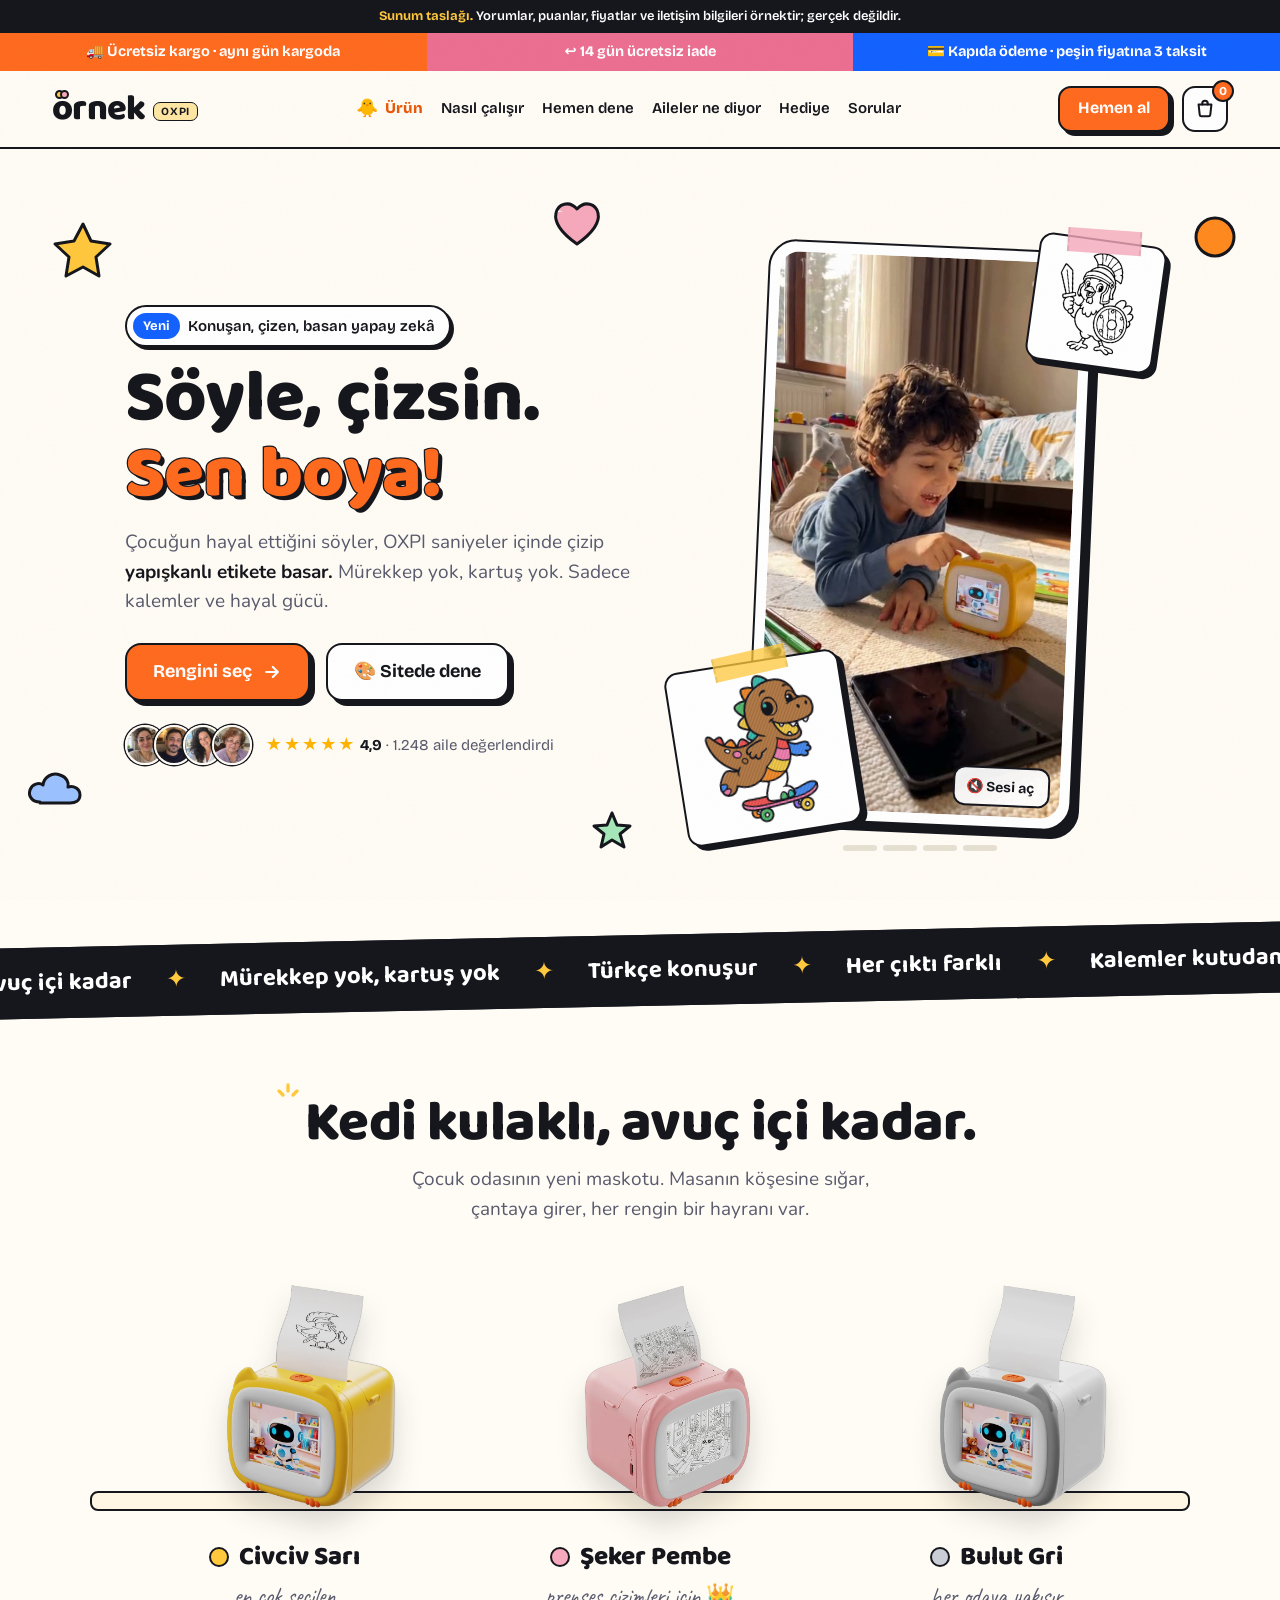
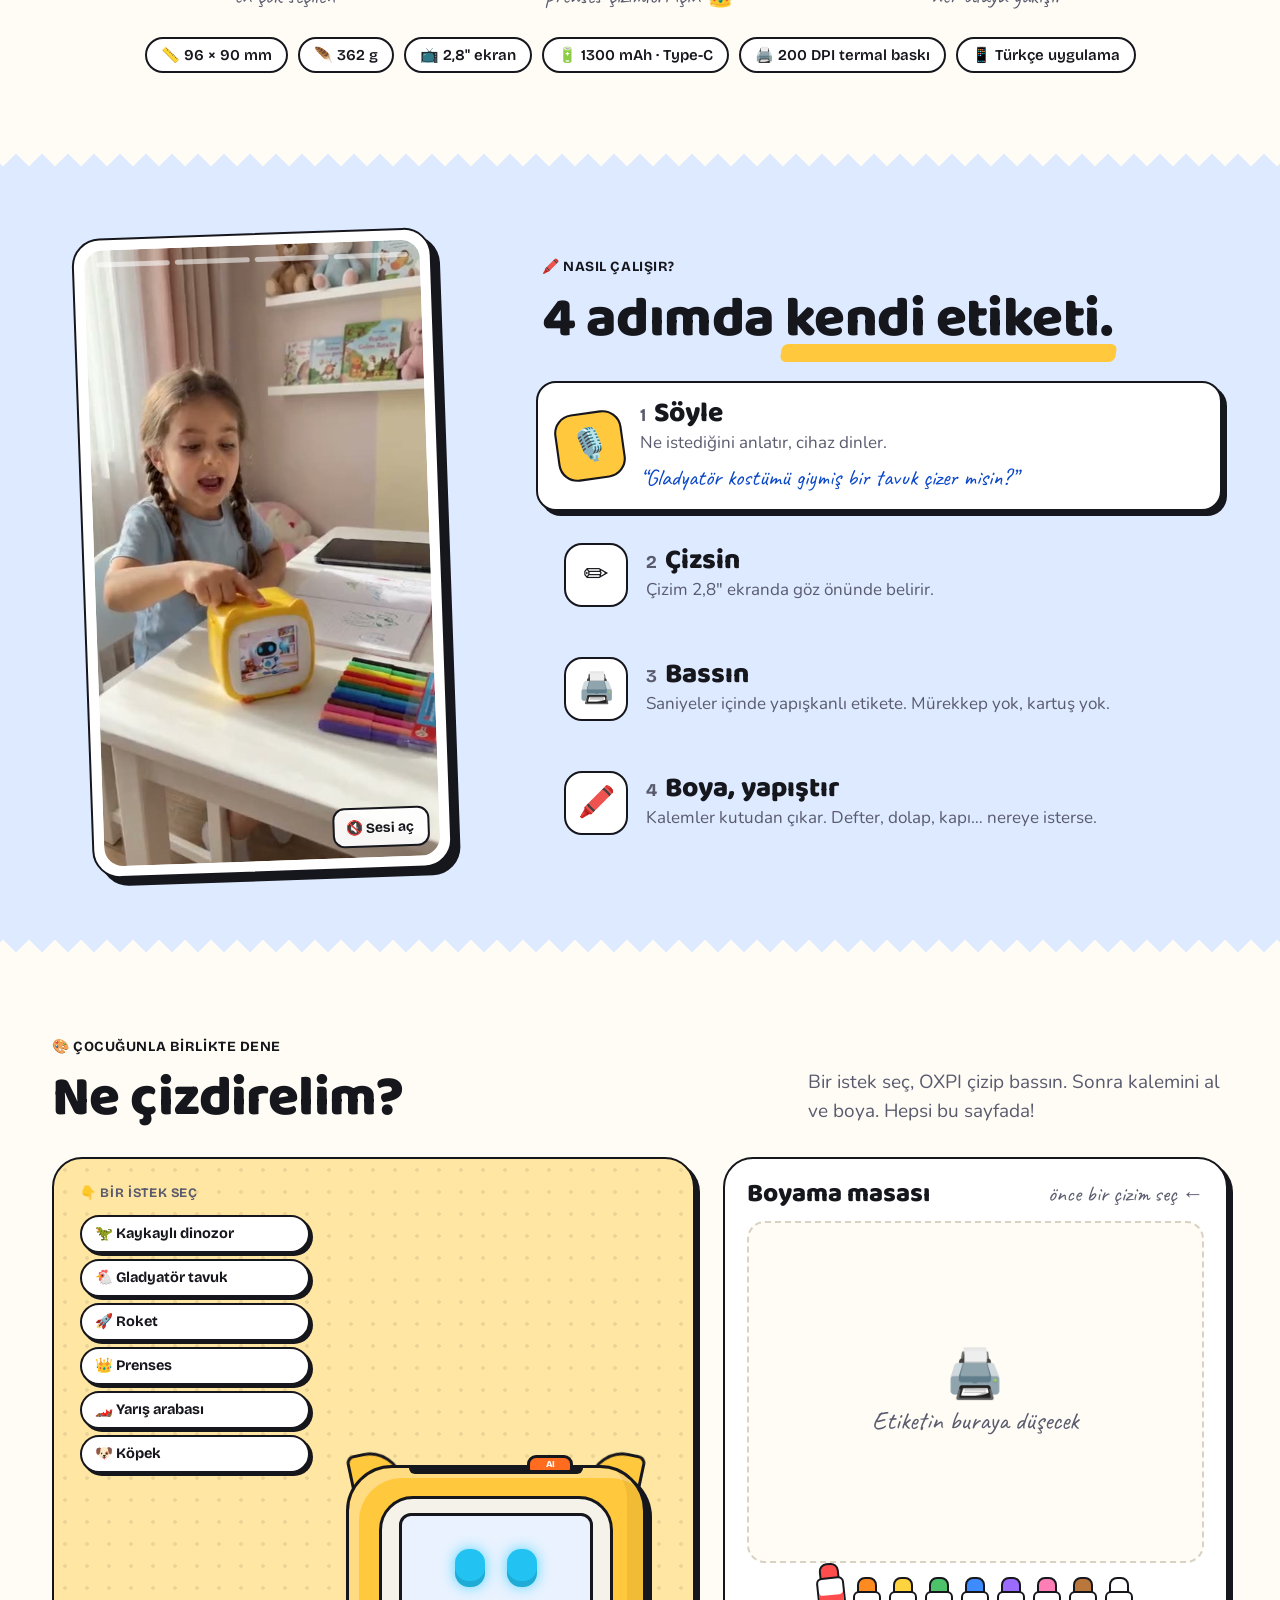
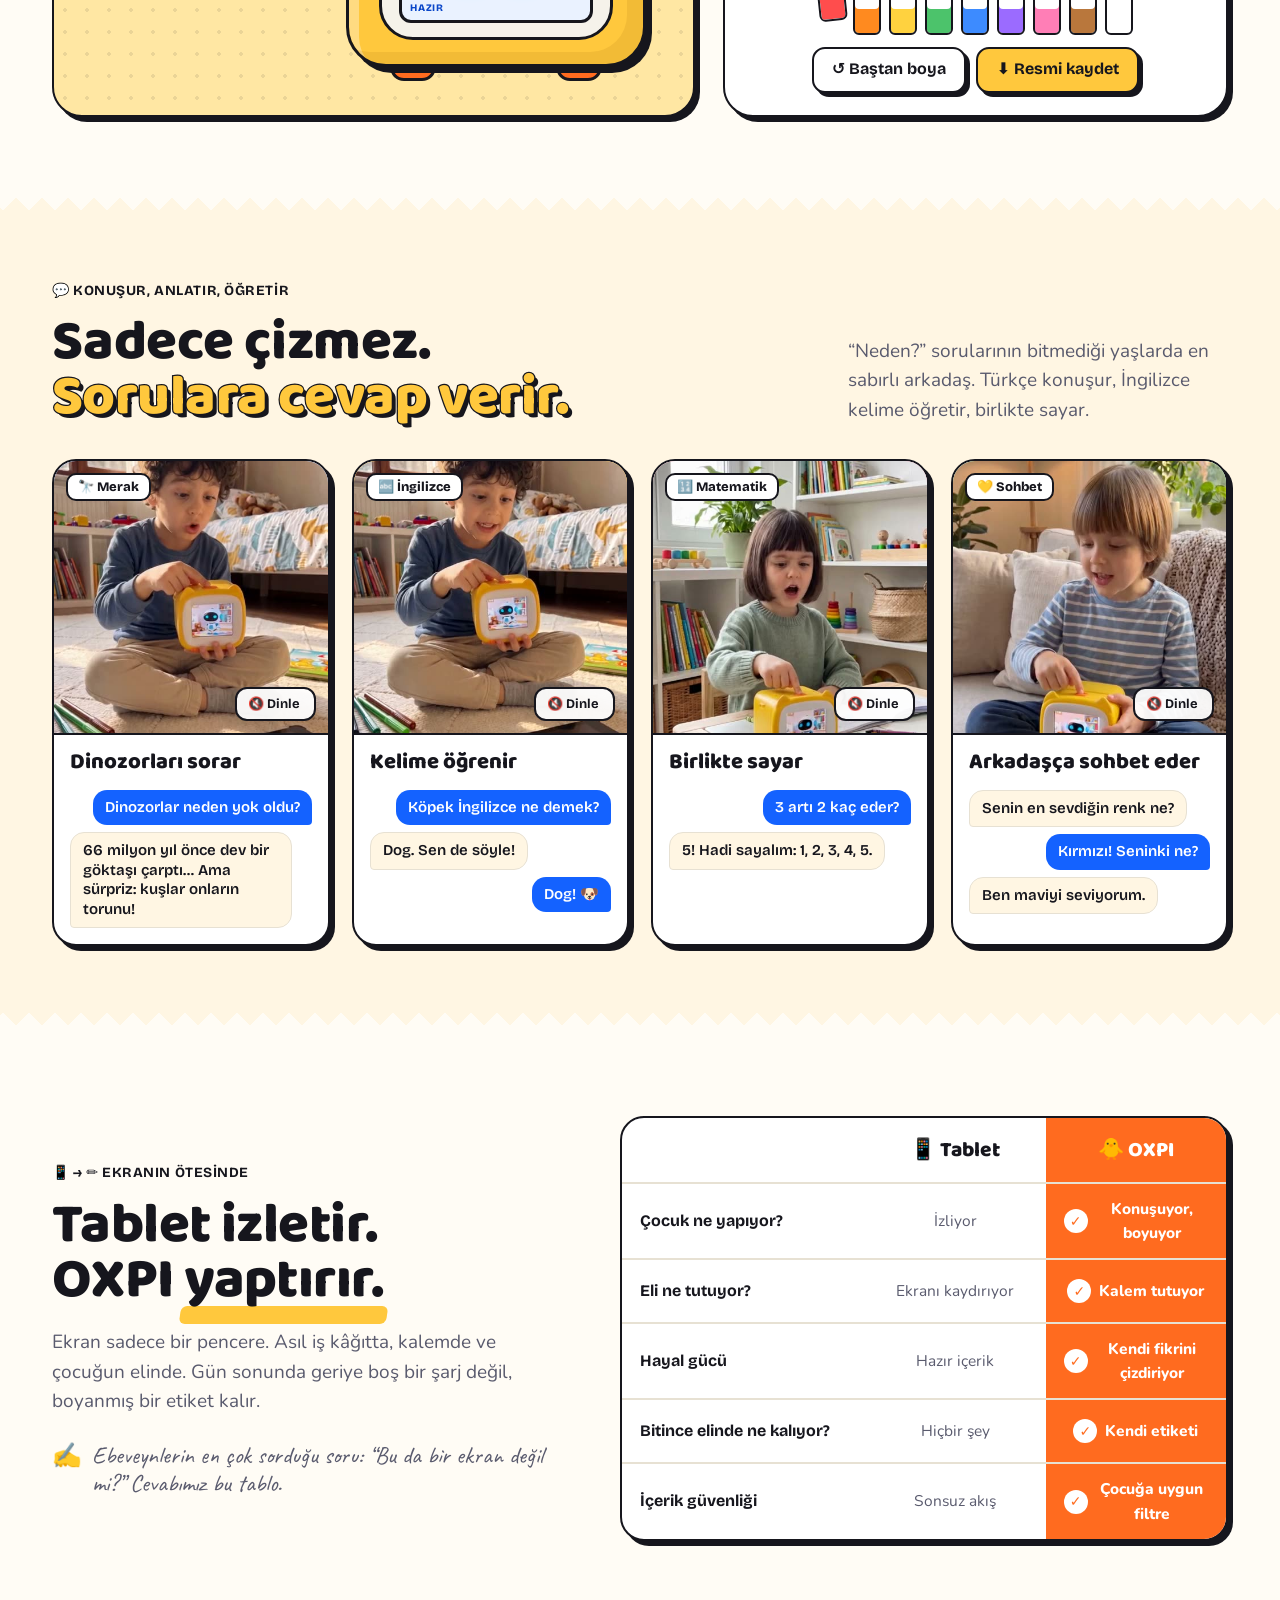
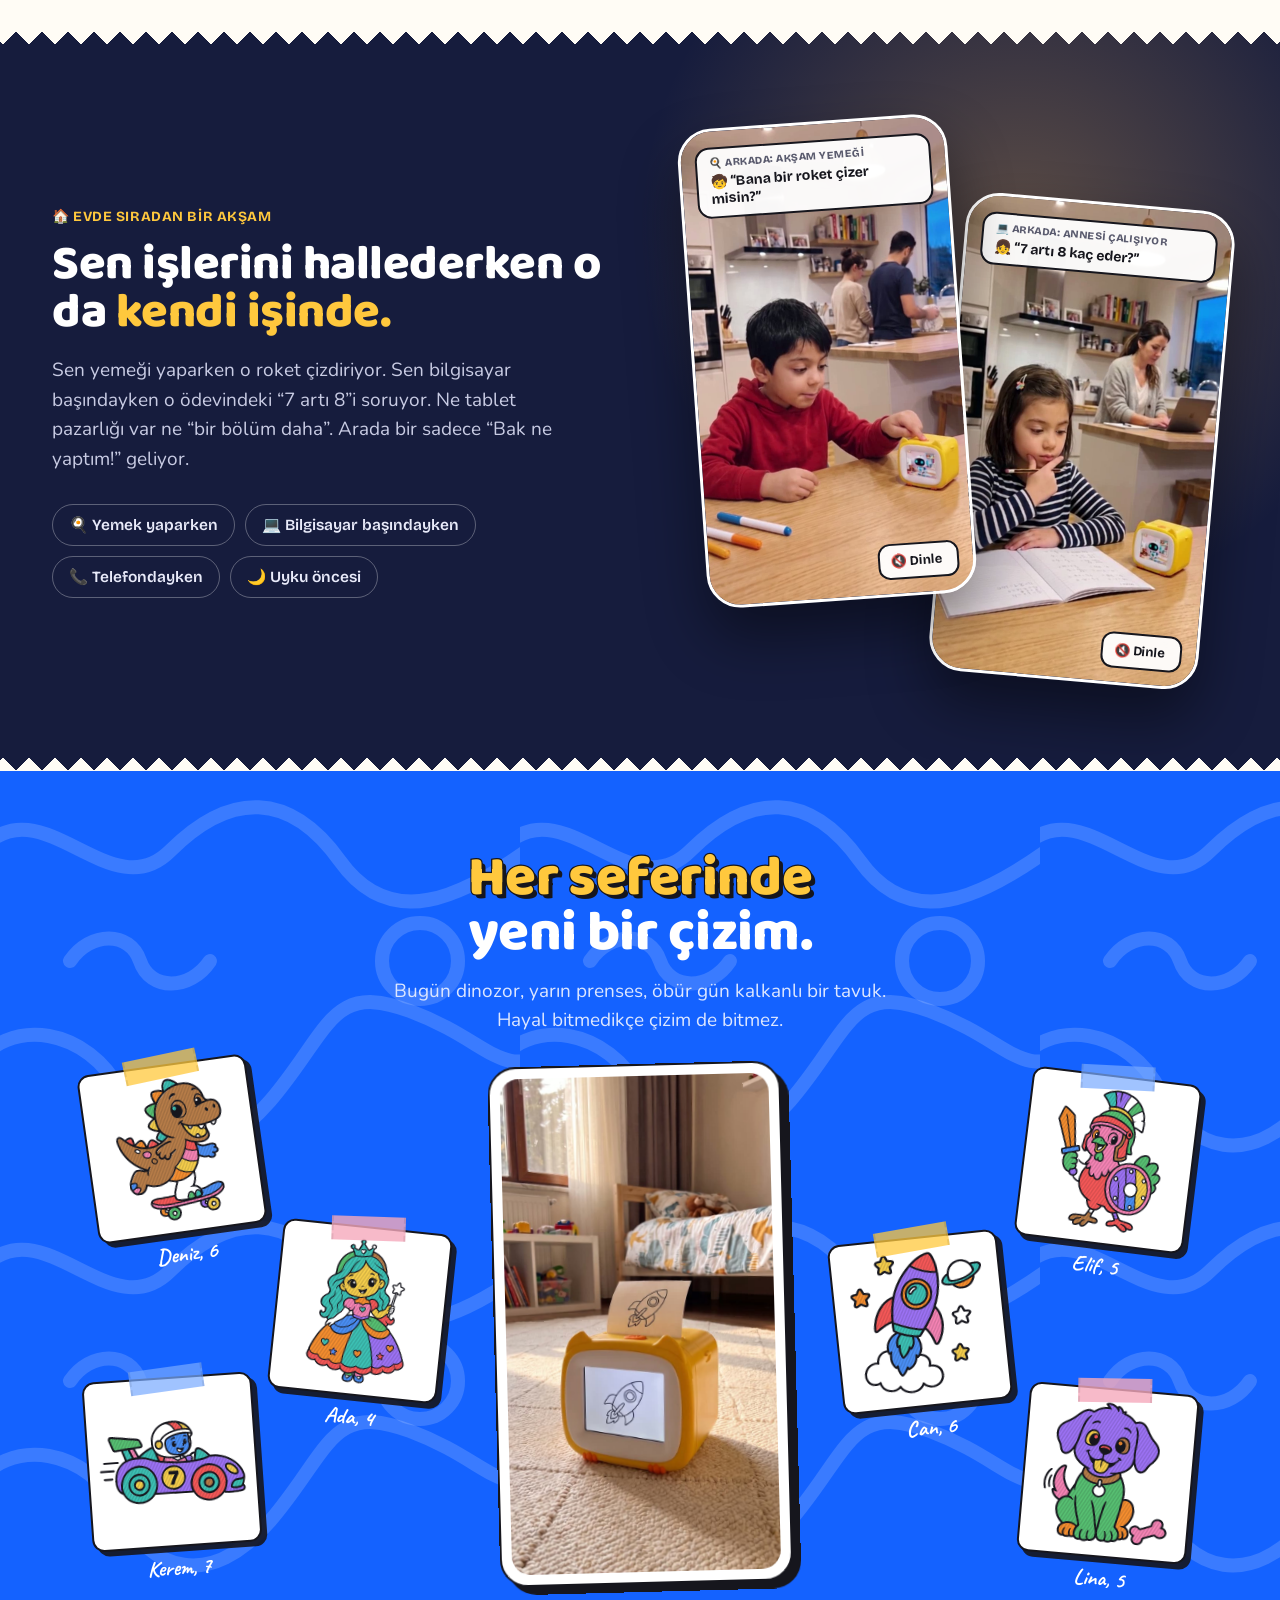
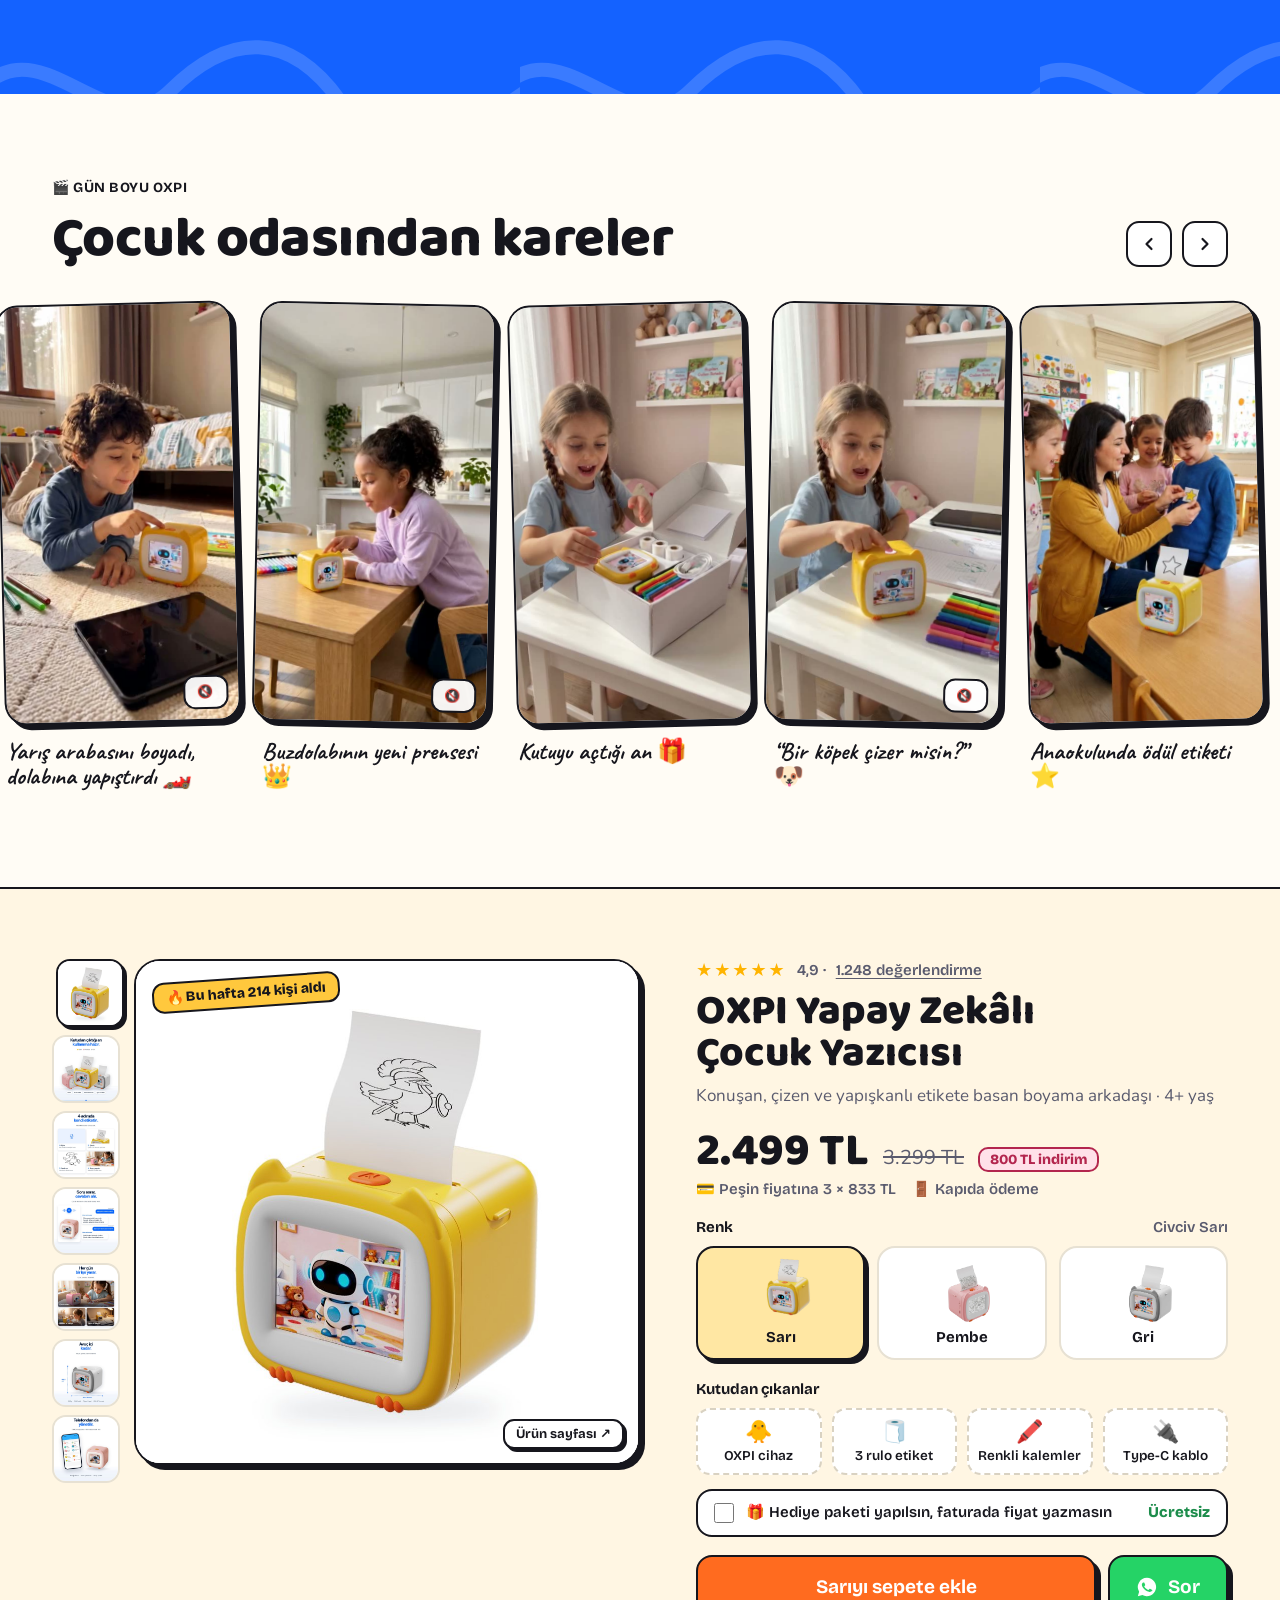
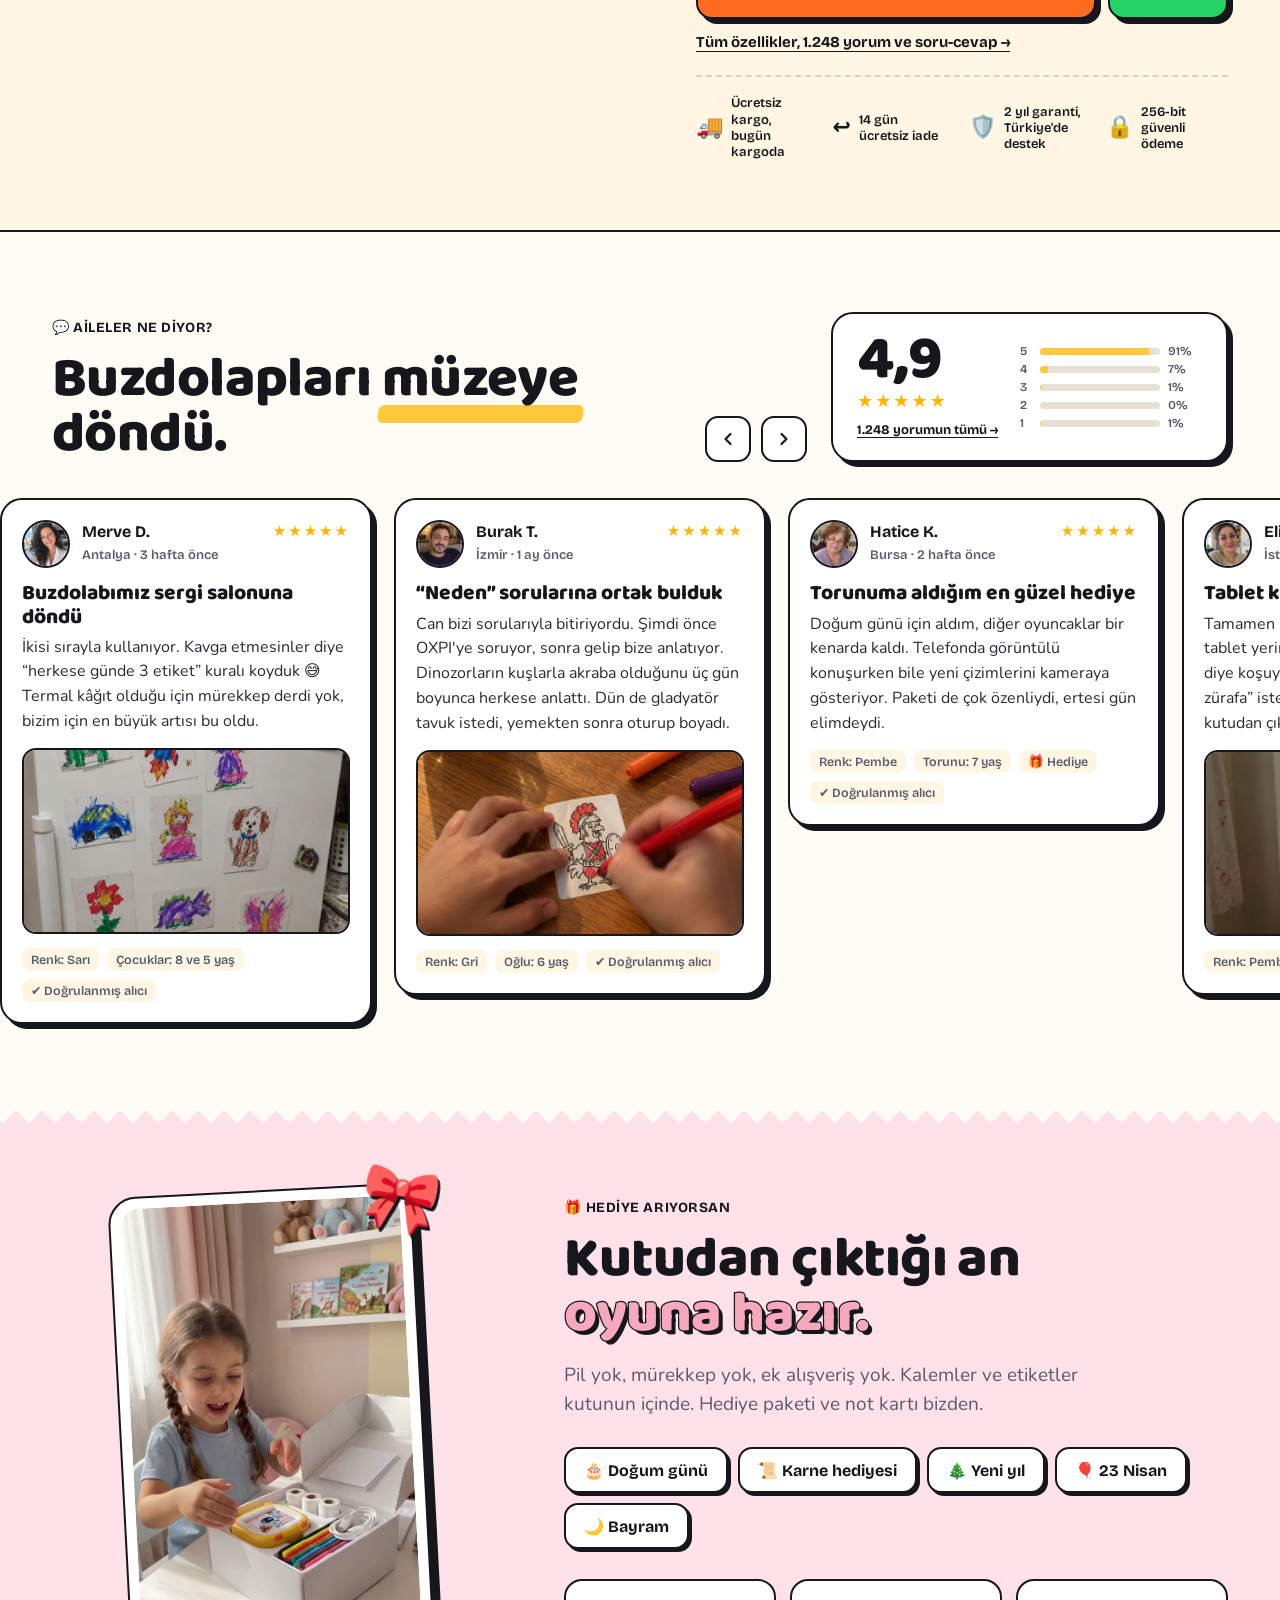
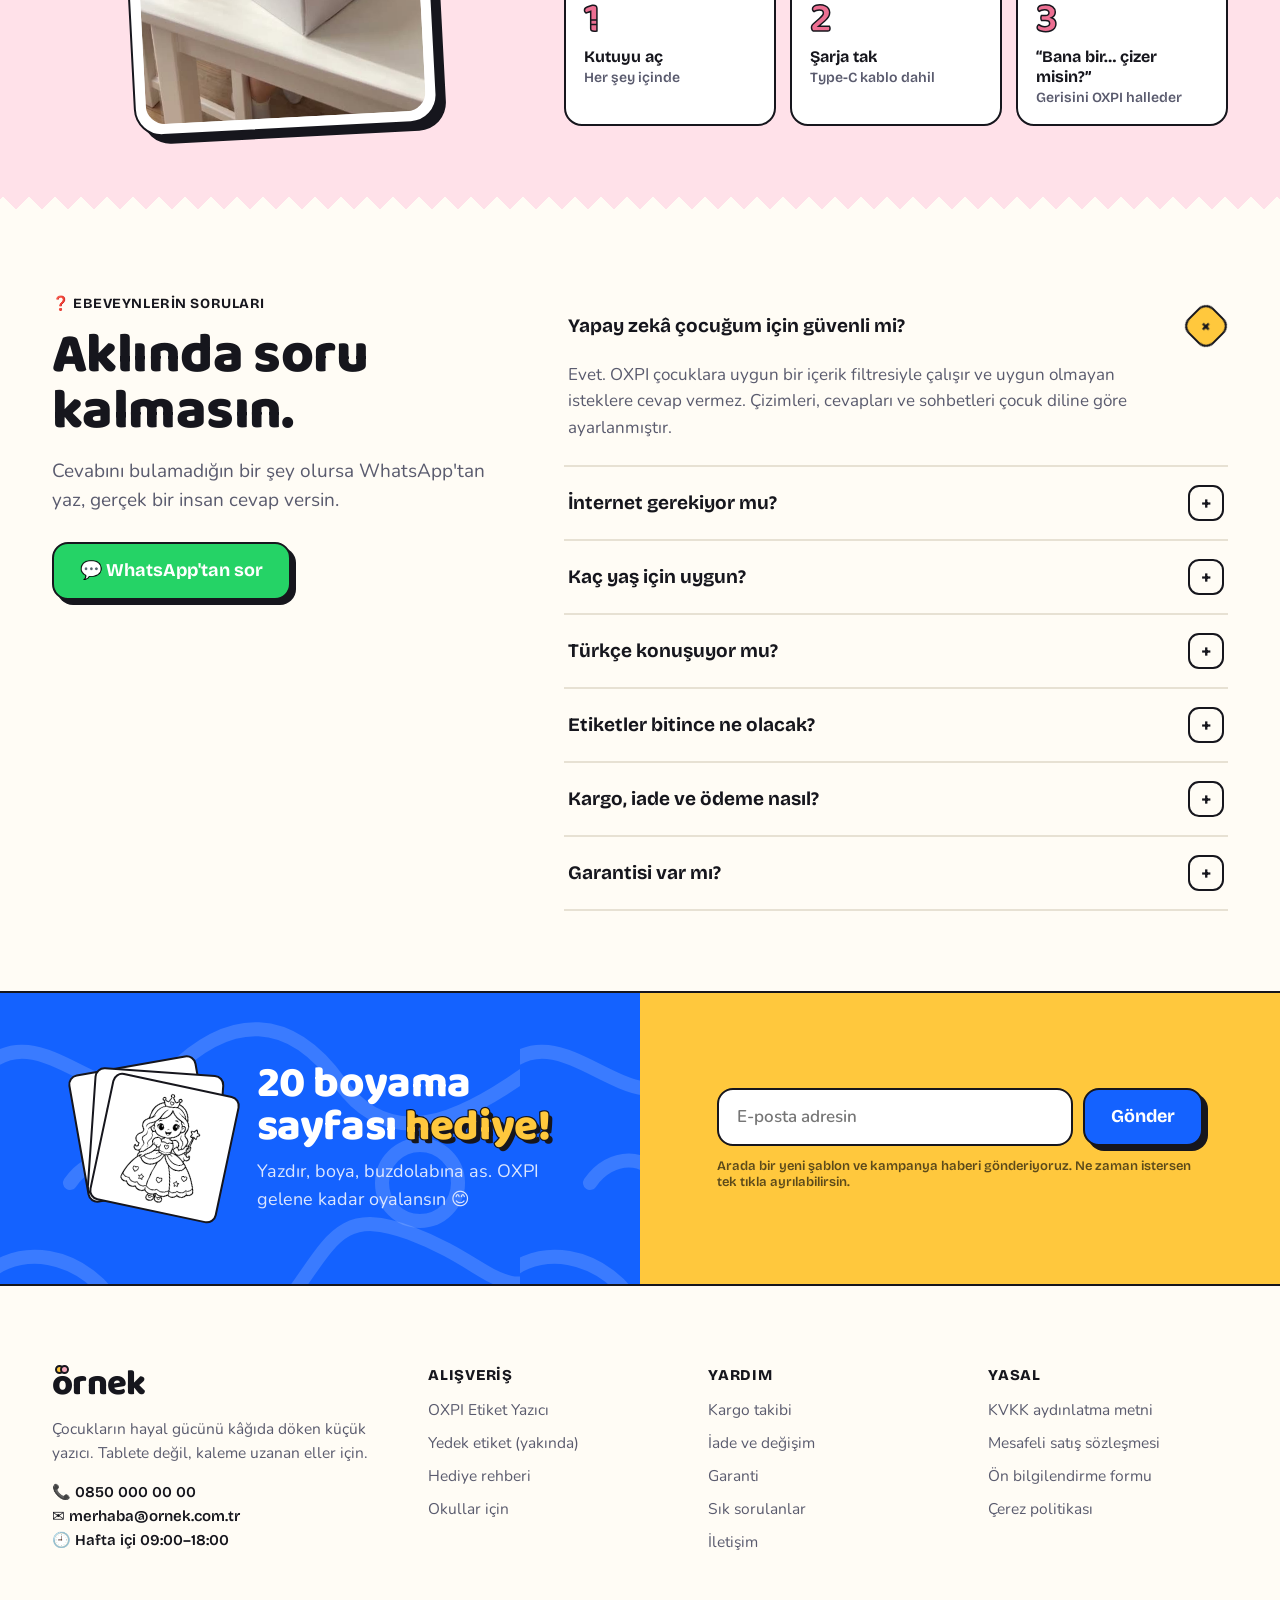
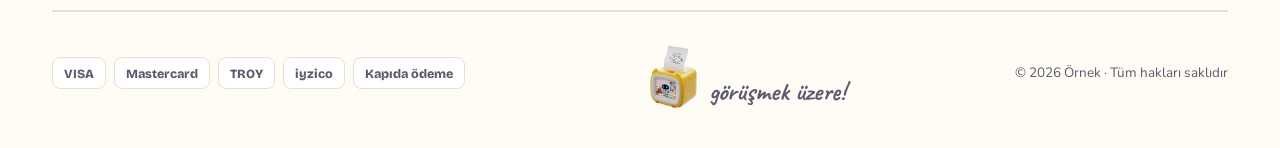
==== commit db71363c: "Ana sayfadan ürün sayfasına geçişler ve çalışan mobil menü - Menüye "Ürün" bağlantısı (ürün sayfasın" ====
--- a/index.html
+++ b/index.html
@@ -34,6 +34,7 @@
   <div class="wrap nav">
     <a href="#" class="logo" aria-label="Örnek ana sayfa"><span class="o">o<i></i><i></i></span>rnek<small>OXPI</small></a>
     <nav class="menu" aria-label="Ana menü">
+      <a href="urun.html" class="prod-link"><span>🐥</span>Ürün</a>
       <a href="#nasil"><span>🖍️</span>Nasıl çalışır</a>
       <a href="#dene"><span>🎨</span>Hemen dene</a>
       <a href="#yorumlar"><span>💬</span>Aileler ne diyor</a>
@@ -324,12 +325,12 @@
         <button data-img="assets/img/g-olculer.jpg"><img src="assets/img/g-olculer.jpg" alt="Ölçüler"></button>
         <button data-img="assets/img/g-uygulama.jpg"><img src="assets/img/g-uygulama.jpg" alt="Uygulama"></button>
       </div>
-      <div class="main-img"><span class="hot">🔥 Bu hafta 214 kişi aldı</span><img id="mainImg" src="assets/img/g-sari.jpg" alt="OXPI Yapay Zekâ Etiket Yazıcı"></div>
+      <div class="main-img"><span class="hot">🔥 Bu hafta 214 kişi aldı</span><img id="mainImg" src="assets/img/g-sari.jpg" alt="OXPI Yapay Zekâlı Çocuk Yazıcısı"><span class="go">Ürün sayfası ↗</span></div>
       <div class="gdots" id="gdots" aria-hidden="true"></div>
     </div>
     <div class="info">
       <div class="rate rv"><span class="stars">★★★★★</span> 4,9 · <a href="#yorumlar">1.248 değerlendirme</a></div>
-      <h2 class="rv d1">OXPI Yapay Zekâlı<br> Çocuk Yazıcısı</h2>
+      <h2 class="rv d1"><a href="urun.html" class="pdp-title" id="pdpTitle">OXPI Yapay Zekâlı<br> Çocuk Yazıcısı</a></h2>
       <p class="sub rv d1">Konuşan, çizen ve yapışkanlı etikete basan boyama arkadaşı · 4+ yaş</p>
       <div class="price rv d2"><b>2.499 TL</b><s>3.299 TL</s><span class="off">800 TL indirim</span></div>
       <div class="pay rv d2"><span>💳 Peşin fiyatına 3 × 833 TL</span><span>🚪 Kapıda ödeme</span></div>
@@ -684,7 +685,9 @@
 
 /* ---------- satın al: renk + galeri ---------- */
 const NAMES={sari:'Sarıyı',pembe:'Pembeyi',gri:'Griyi'};
+const curColor=()=>$('#colors .act').dataset.color, pdpUrl=()=>`urun.html?renk=${curColor()}`;
 function setColor(c){
+  $('#pdpTitle').href=`urun.html?renk=${c}`; $$('.pdp-link').forEach(a=>a.href=`urun.html?renk=${c}`);
   const b=$(`#colors [data-color="${c}"]`); $$('#colors button').forEach(x=>x.classList.toggle('act',x===b));
   $('#colorName').textContent=b.dataset.name; $('#addBtn').textContent=`${NAMES[c]} sepete ekle`;
   $$('.mdots button').forEach(x=>x.classList.toggle('act',x.dataset.color===c)); $('#mbarName').textContent=b.dataset.name;
@@ -698,10 +701,10 @@
 (()=>{ const mi=$('.main-img'); let x0=null;
   mi.addEventListener('touchstart',e=>{x0=e.touches[0].clientX},{passive:true});
   mi.addEventListener('touchend',e=>{ if(x0==null) return; const dx=e.changedTouches[0].clientX-x0; if(Math.abs(dx)>40) stepImg(dx<0?1:-1); x0=null });
-  mi.addEventListener('click',()=>{ if(matchMedia('(max-width:720px)').matches) stepImg(1) }); })();
+  mi.addEventListener('click',()=>{ location.href=pdpUrl() }); })();
 $$('#colors button').forEach(b=>b.addEventListener('click',()=>setColor(b.dataset.color)));
 $$('#thumbs button').forEach(b=>b.addEventListener('click',()=>showImg(b)));
-$$('.prod').forEach(p=>p.addEventListener('click',()=>{ setColor(p.dataset.color); $('#satin-al').scrollIntoView({behavior:'smooth'}) }));
+$$('.prod').forEach(p=>p.addEventListener('click',()=>{ location.href=`urun.html?renk=${p.dataset.color}` }));
 
 /* ---------- sepet ---------- */
 let cart=0;
@@ -716,6 +719,13 @@
 
 /* ---------- footer: mobilde kapalı açılır başlıklar ---------- */
 if(matchMedia('(max-width:720px)').matches) $$('.fcol').forEach(d=>d.removeAttribute('open'));
+
+/* ---------- mobil menü ---------- */
+(()=>{ const hd=document.getElementById('top'), bg=hd.querySelector('.burger');
+  bg.setAttribute('aria-expanded','false');
+  bg.addEventListener('click',()=>{ const o=hd.classList.toggle('open'); bg.setAttribute('aria-expanded',o) });
+  hd.querySelectorAll('.menu a').forEach(a=>a.addEventListener('click',()=>{ hd.classList.remove('open'); bg.setAttribute('aria-expanded','false') }));
+  addEventListener('keydown',e=>{ if(e.key==='Escape') hd.classList.remove('open') }); })();
 </script>
 </body>
 </html>
--- a/assets/ortak.css
+++ b/assets/ortak.css
@@ -714,3 +714,19 @@
 @media (prefers-reduced-motion:reduce){*,*::before,*::after{animation:none!important;transition:none!important}.rv{opacity:1;transform:none}}
 .pdp-link{display:inline-block;margin-top:14px;font:700 15px var(--f-ui);text-decoration:underline;text-underline-offset:4px}
 @media (max-width:720px){.pdp-link{order:10}}
+
+/* ---------- menü: ürün bağlantısı + mobil açılır menü ---------- */
+.menu a.prod-link{color:var(--orange-d);font-weight:800}
+.menu a[aria-current="page"]{background:var(--yellow-l);box-shadow:inset 0 0 0 1.5px var(--ink)}
+.pdp-title:hover{text-decoration:underline;text-decoration-thickness:3px;text-underline-offset:6px}
+.main-img{cursor:pointer}
+.main-img .go{position:absolute;right:14px;bottom:14px;z-index:2;background:#fff;border:2px solid var(--ink);border-radius:11px;padding:5px 11px;font:700 13px var(--f-ui);box-shadow:3px 3px 0 var(--ink);transition:transform .15s}
+.main-img:hover .go{transform:translate(-2px,-2px)}
+@media (max-width:1100px){
+  header.top .wrap.nav{position:relative}
+  header.top.open .menu{display:flex;flex-direction:column;gap:2px;position:absolute;left:12px;right:12px;top:calc(100% + 8px);z-index:110;background:var(--paper);border:2px solid var(--ink);border-radius:20px;box-shadow:var(--sh);padding:10px}
+  header.top.open .menu a{padding:13px 14px;font-size:17px}
+  header.top.open .burger{background:var(--yellow)}
+}
+.menu a{white-space:nowrap}
+@media (min-width:1101px) and (max-width:1380px){.menu{gap:0}.menu a{padding:9px 9px;font-size:15px}.menu a span{display:none}.menu a.prod-link span{display:inline}}
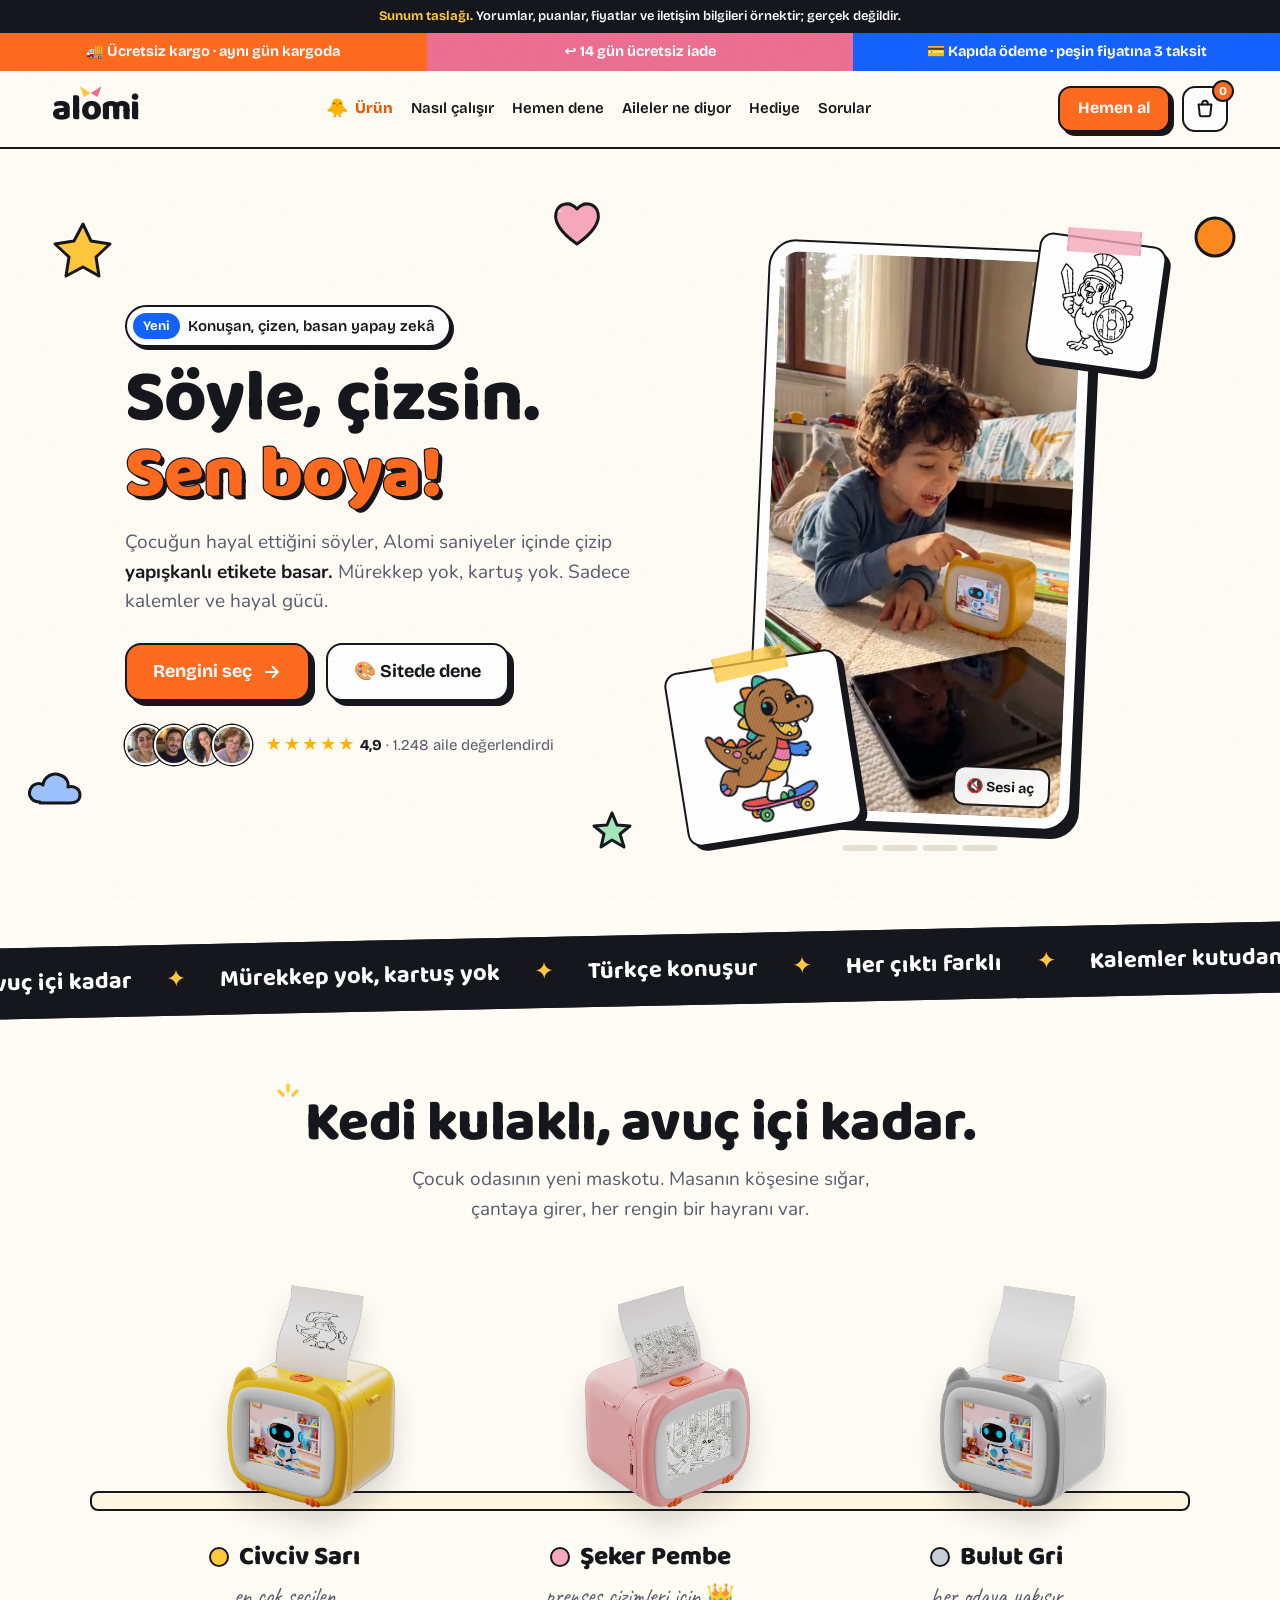
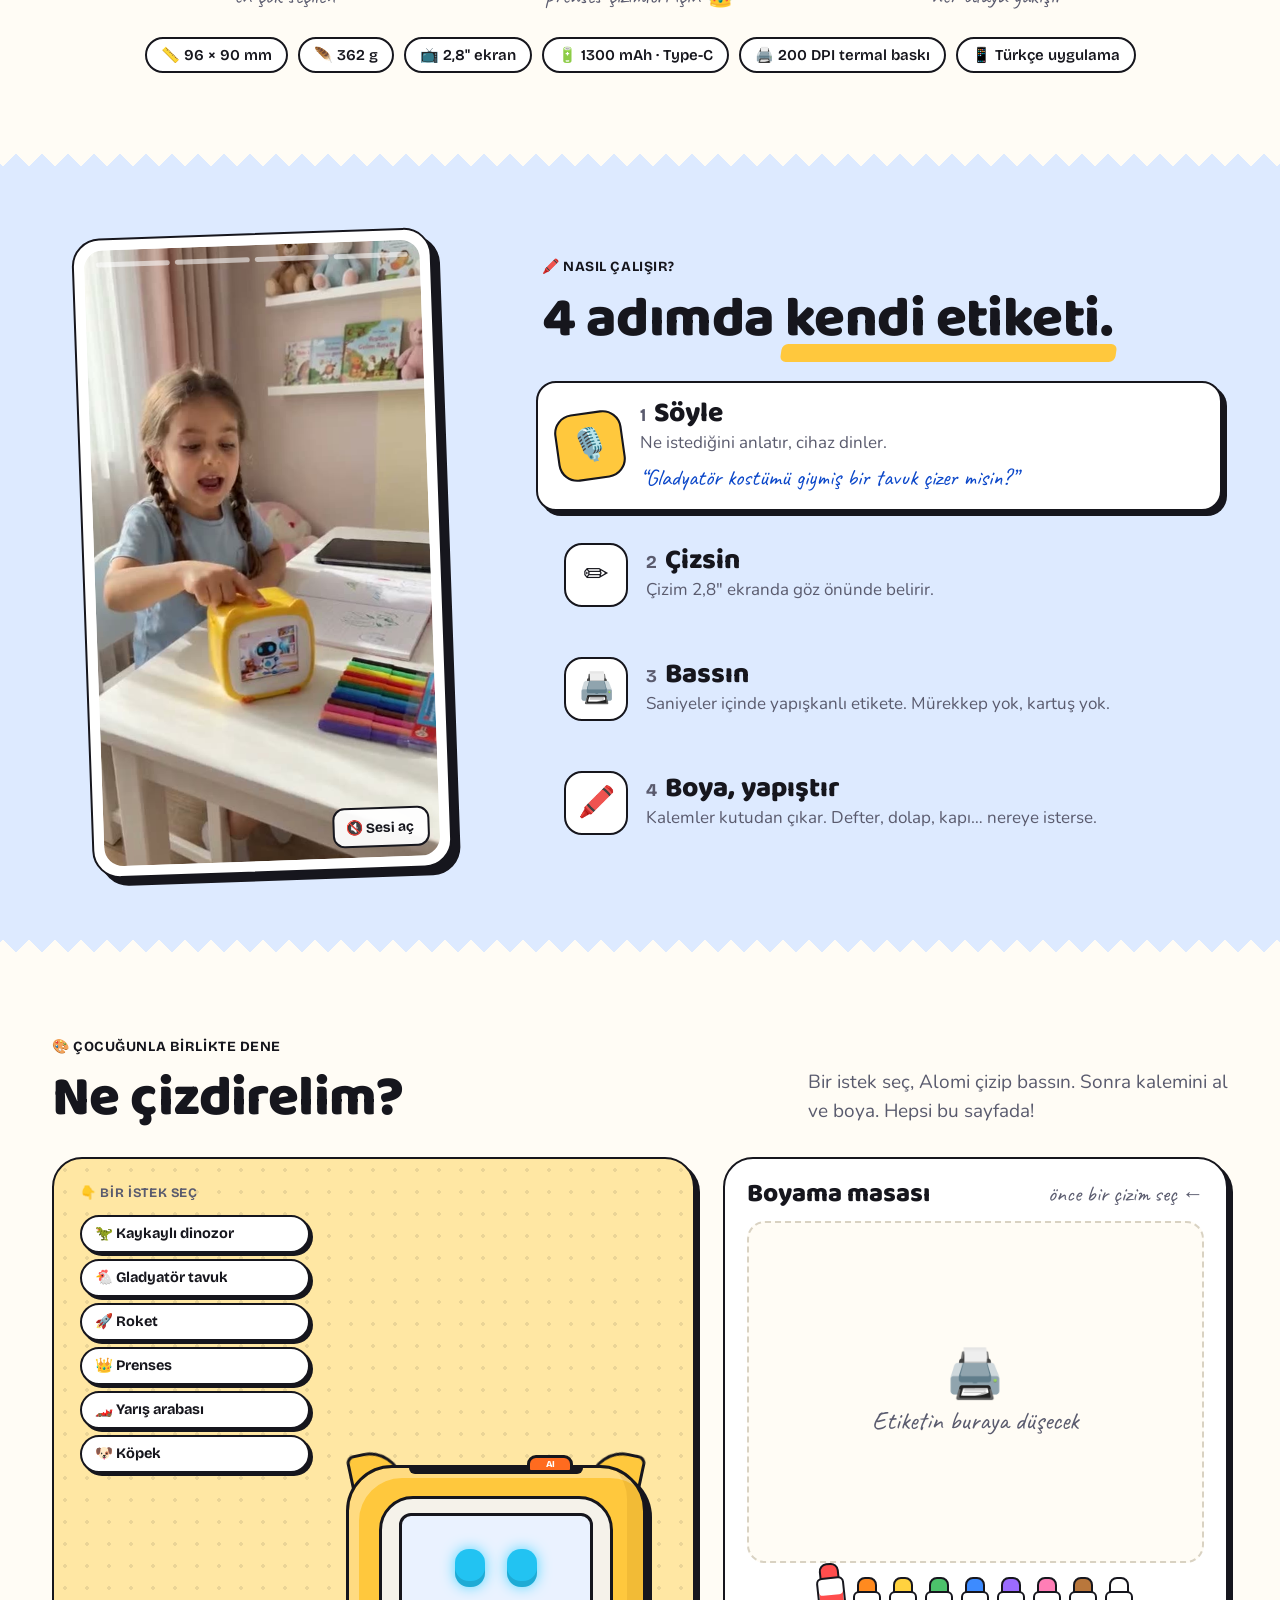
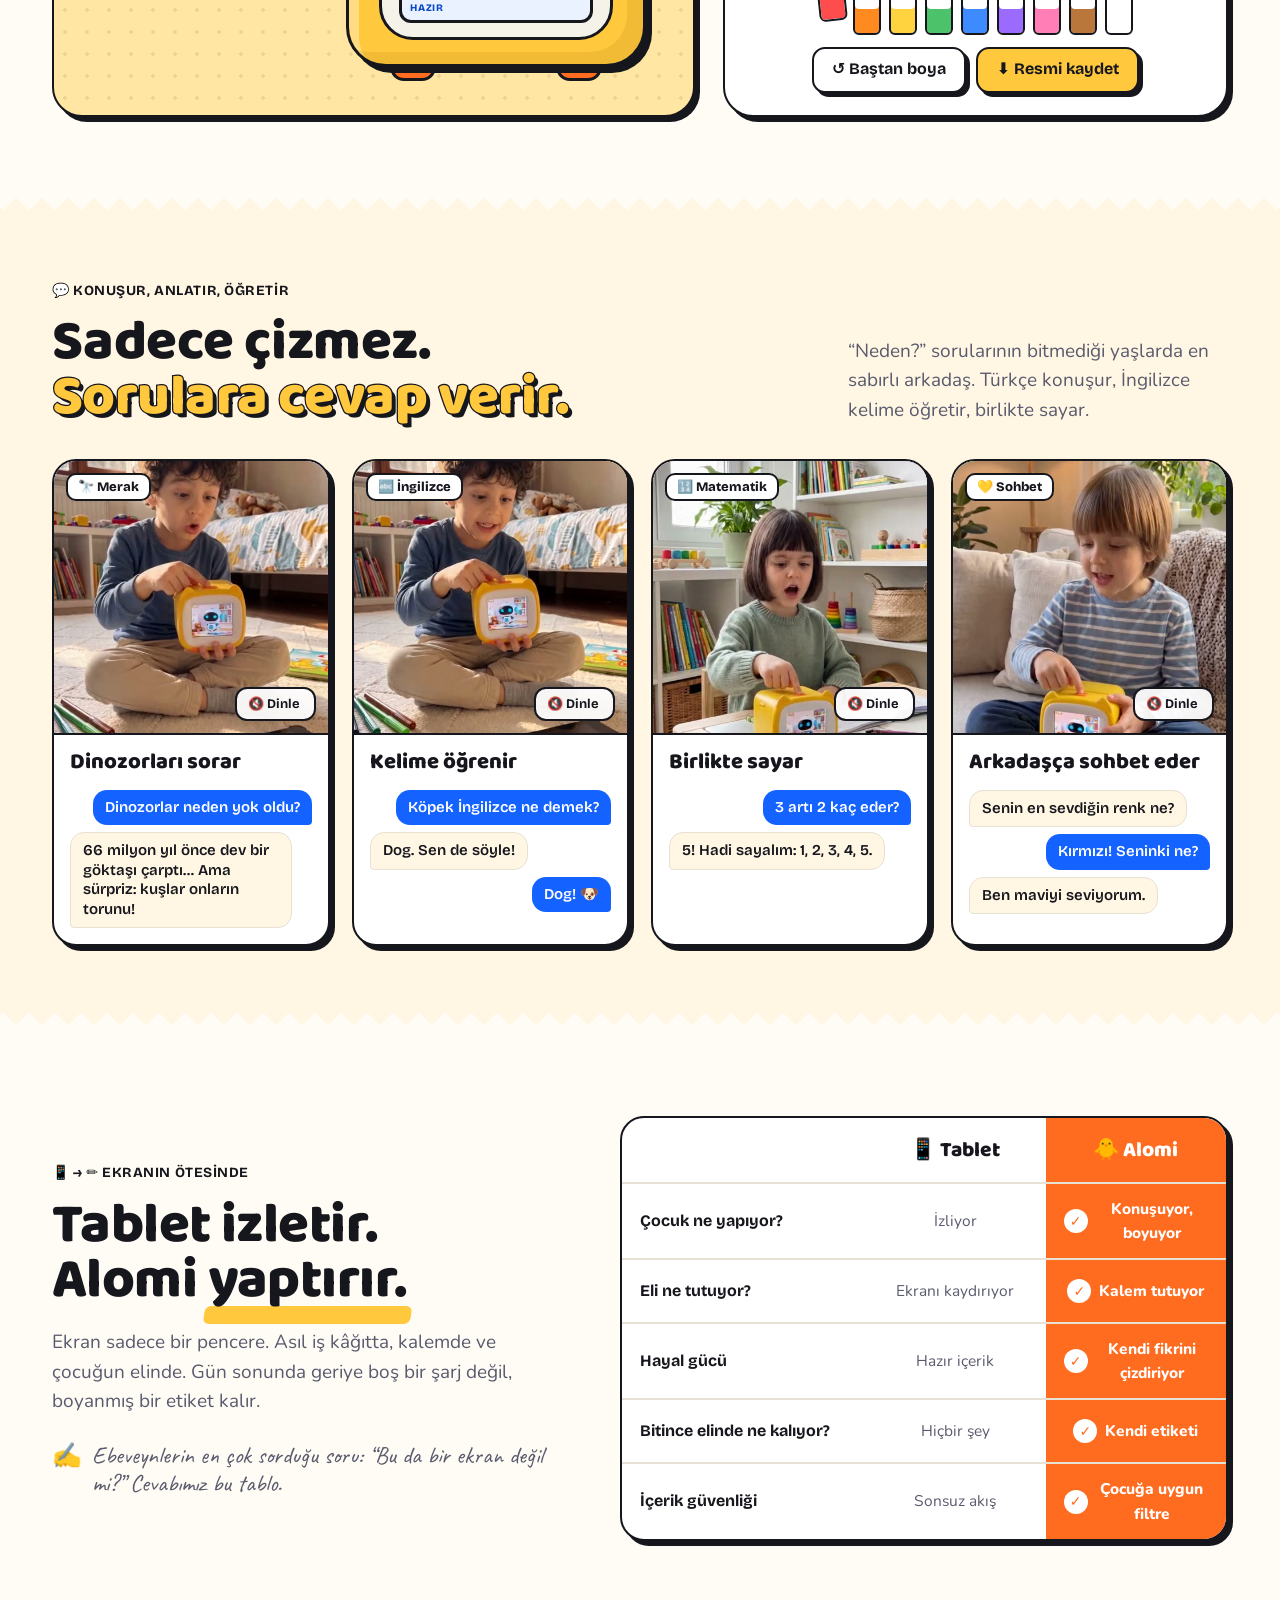
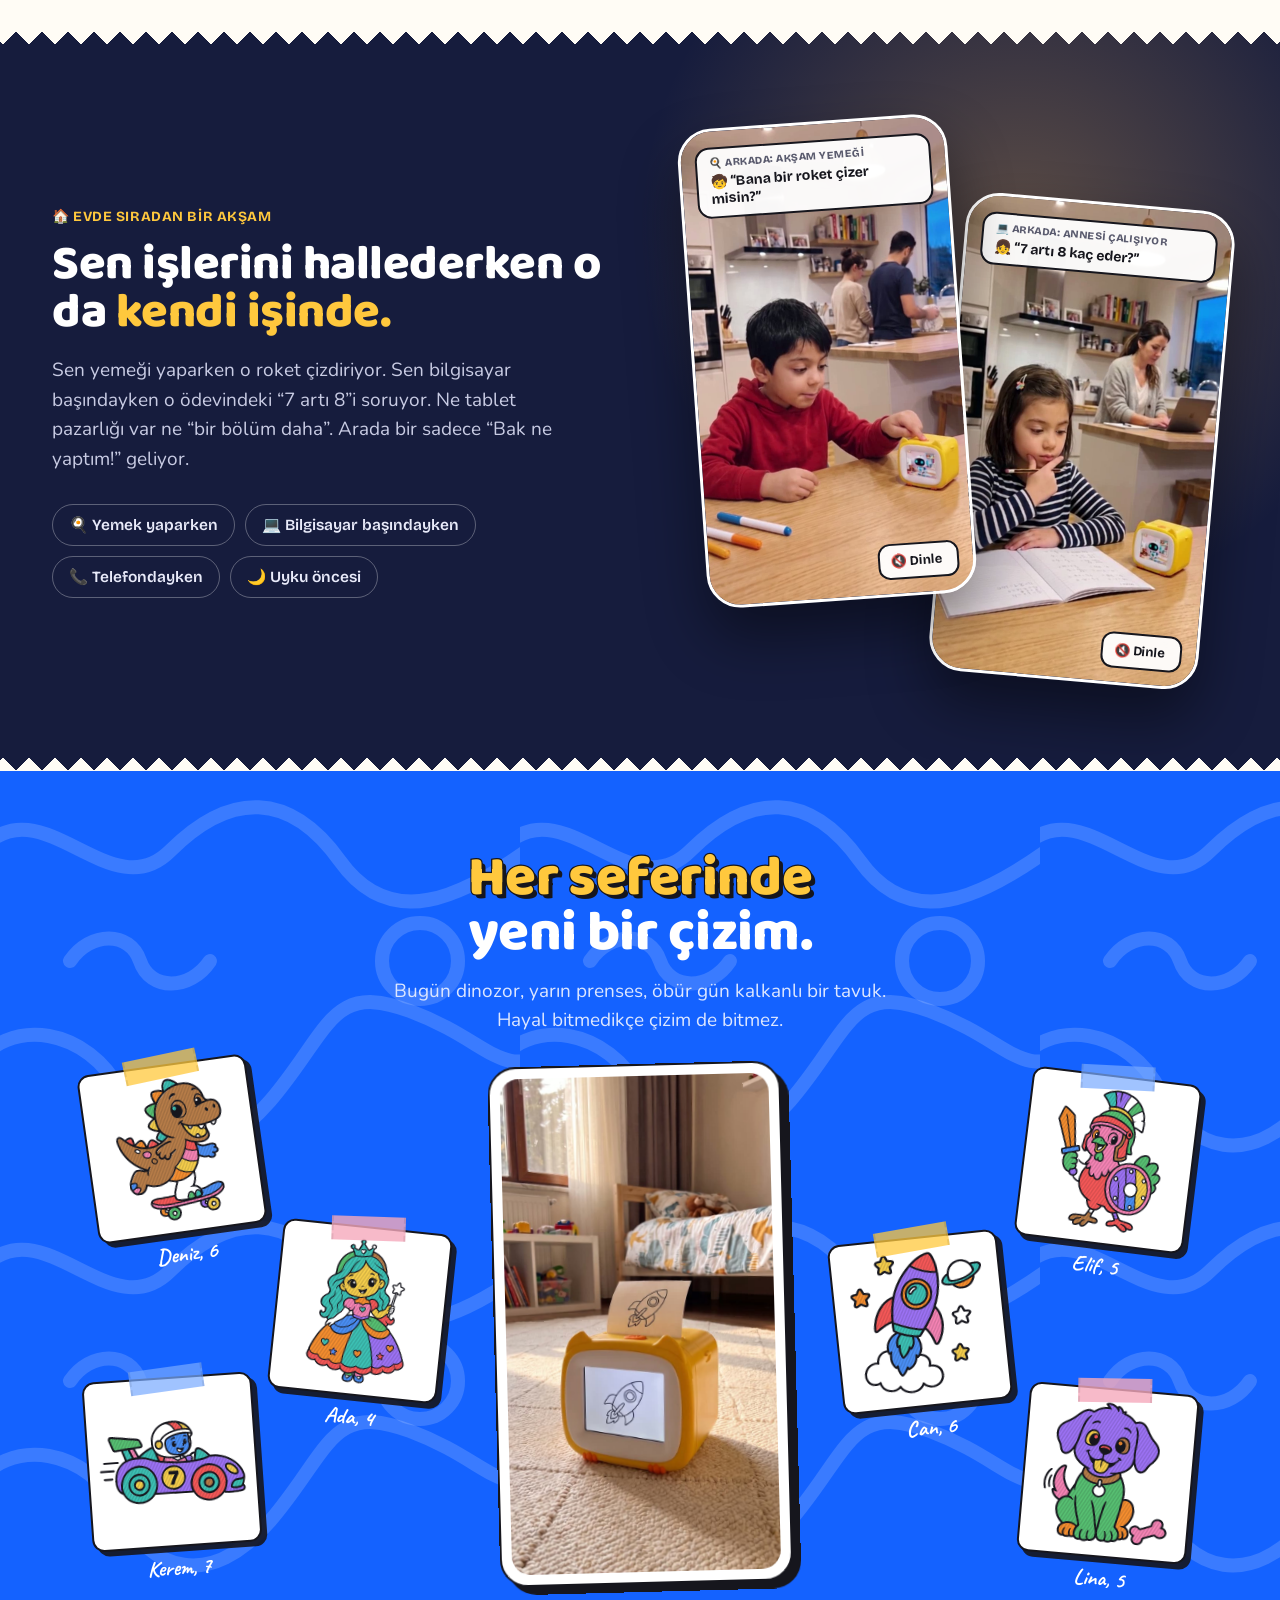
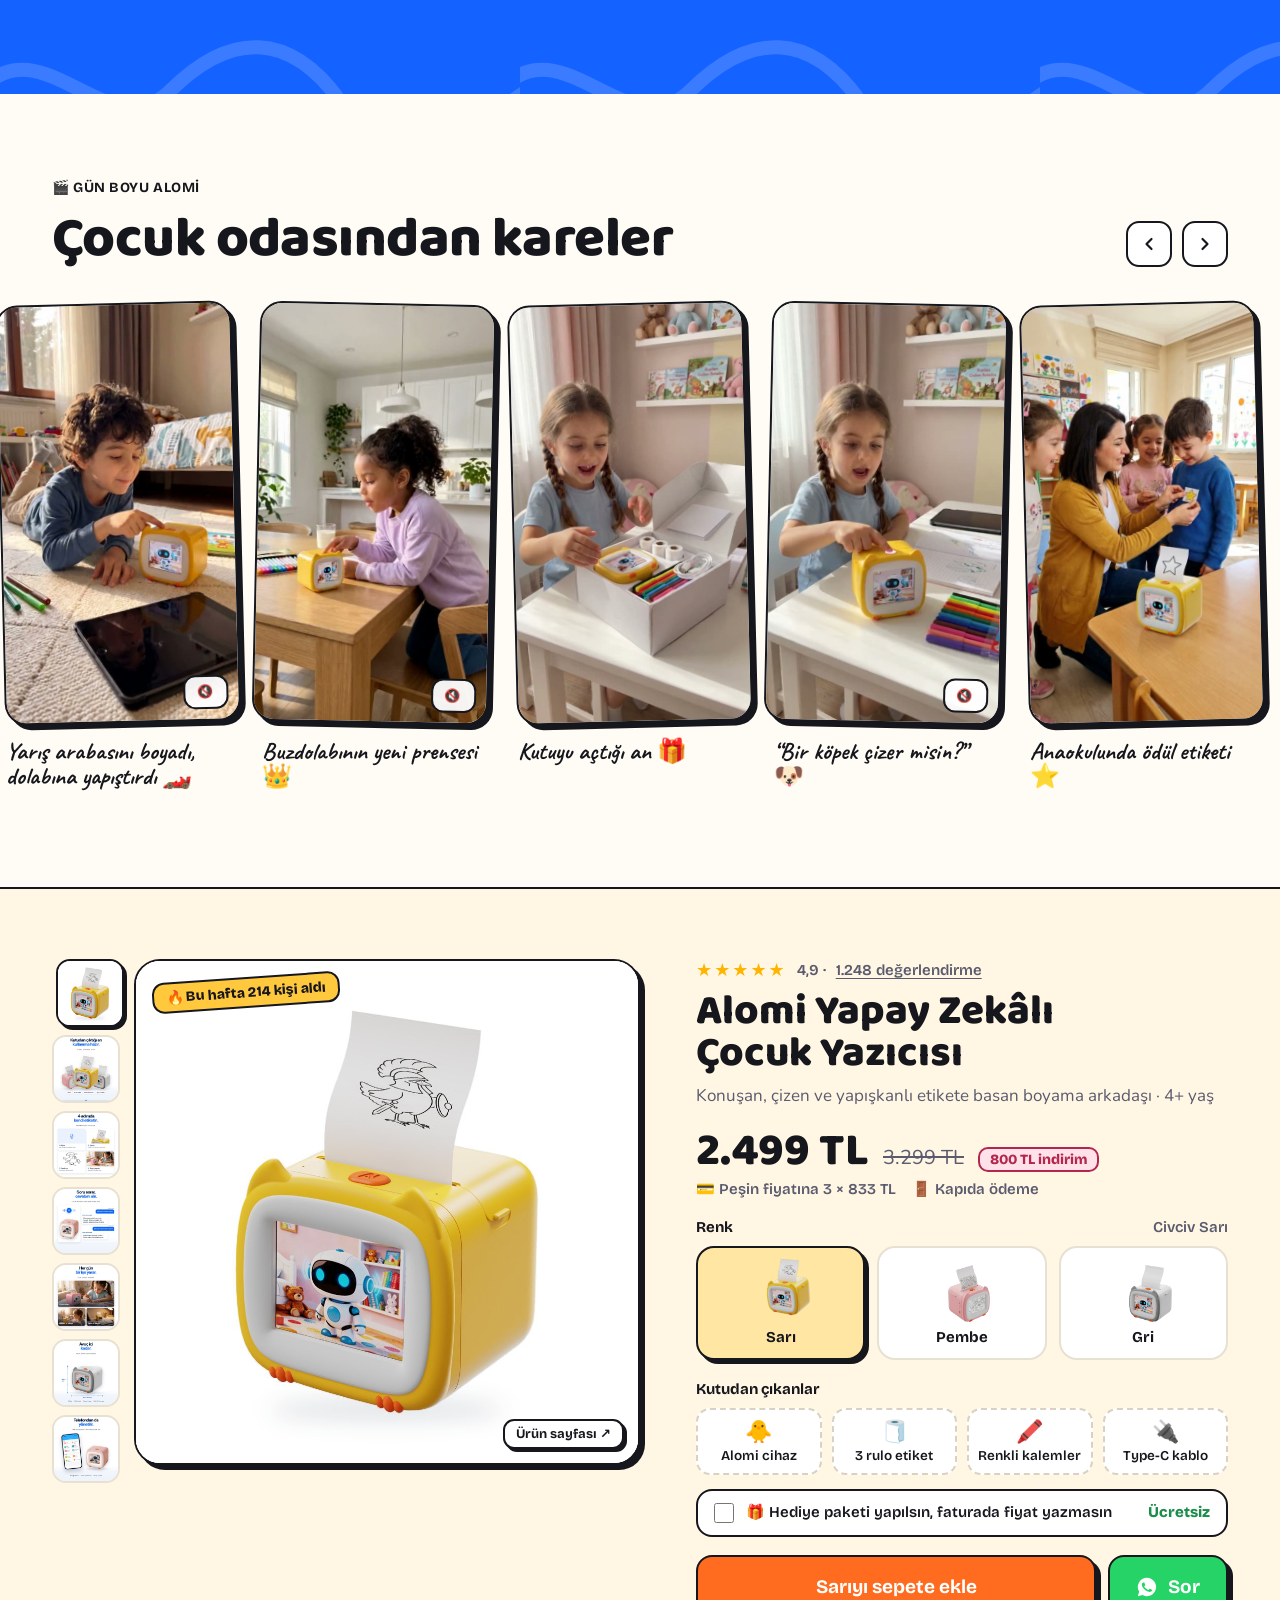
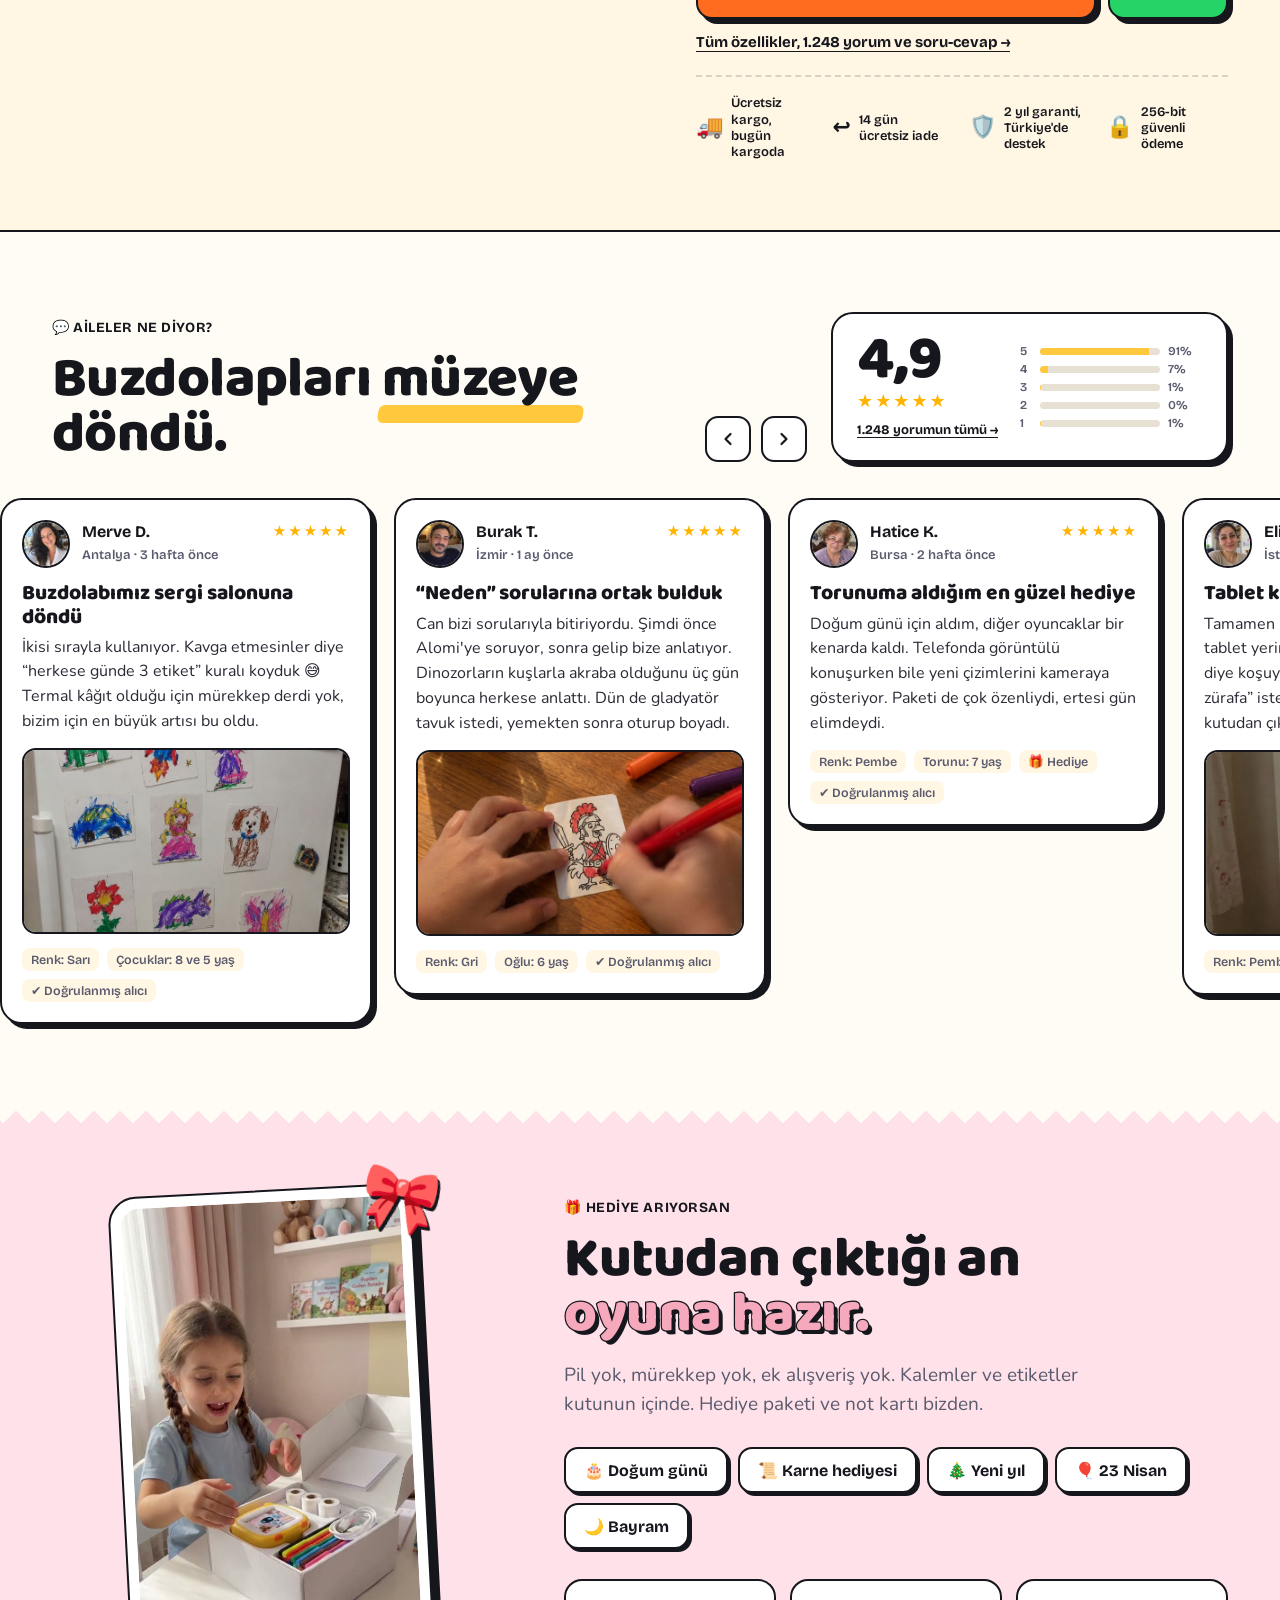
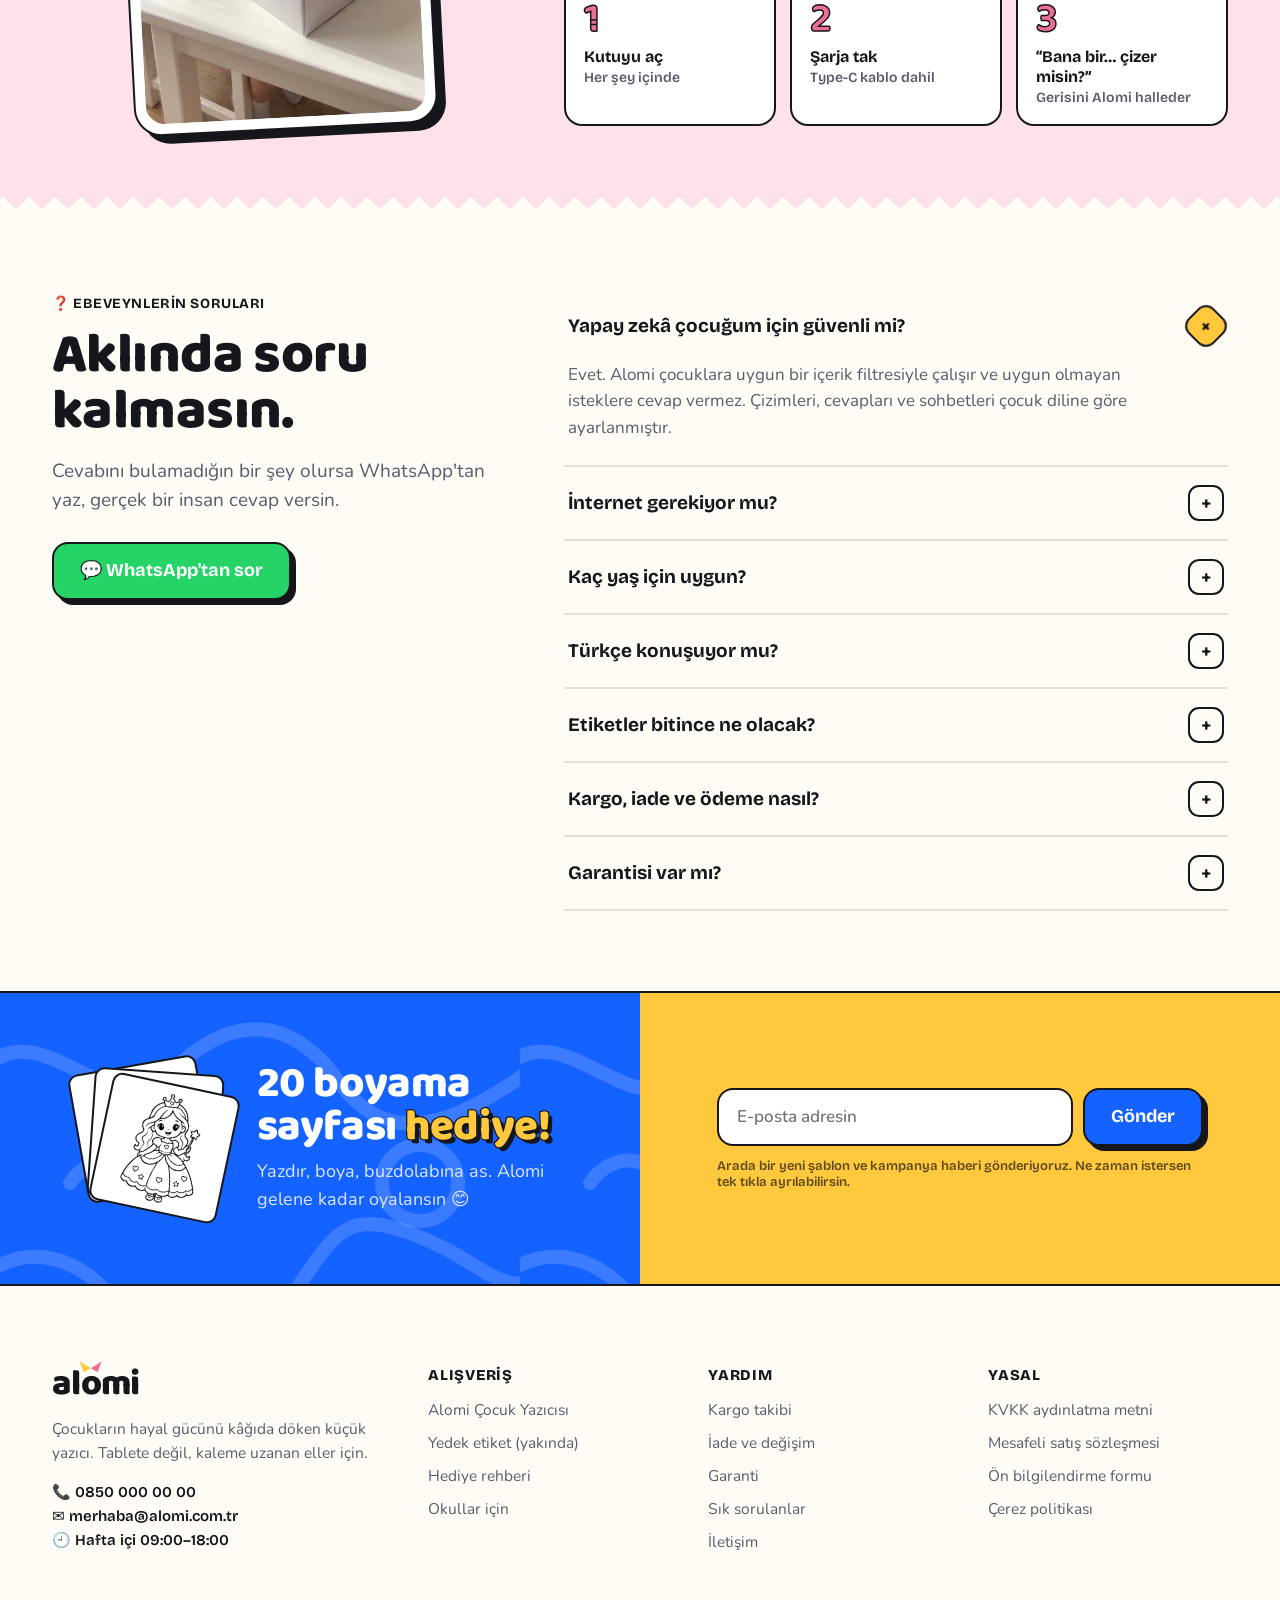
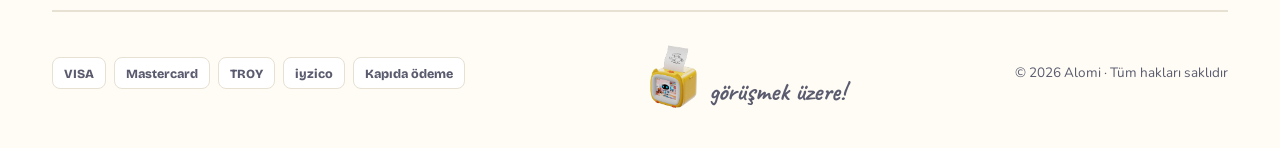
==== commit a1882e75: "Marka adı Alomi: metinler, logo (kedi kulaklı o) ve ürün görsellerindeki OXPI logosu Co-Authored-By:" ====
--- a/index.html
+++ b/index.html
@@ -4,17 +4,17 @@
 <meta charset="utf-8">
 <meta name="viewport" content="width=device-width, initial-scale=1">
 <meta name="robots" content="noindex, nofollow, noarchive">
-<title>Örnek · OXPI Yapay Zekâlı Boyama Yazıcısı</title>
-<meta name="description" content="Çocuğun söyler, OXPI çizer ve yapışkanlı etikete basar. Mürekkep yok, kartuş yok. Ücretsiz kargo, 14 gün ücretsiz iade, kapıda ödeme.">
+<title>Alomi · Yapay Zekâlı Çocuk Yazıcısı</title>
+<meta name="description" content="Çocuğun söyler, Alomi çizer ve yapışkanlı etikete basar. Mürekkep yok, kartuş yok. Ücretsiz kargo, 14 gün ücretsiz iade, kapıda ödeme.">
 <link rel="preconnect" href="https://fonts.googleapis.com">
 <link rel="preconnect" href="https://fonts.gstatic.com" crossorigin>
 <link href="https://fonts.googleapis.com/css2?family=Baloo+2:wght@600;700;800&family=Bricolage+Grotesque:opsz,wght@12..96,500;12..96,600;12..96,700;12..96,800&family=Caveat:wght@600;700&family=Nunito:wght@400;600;700;800&display=swap" rel="stylesheet">
 <!--
   SUNUM NOTU: Bu sayfa onay sunumu içindir.
   Müşteri yorumları, isimler, portreler, puan (4,9) ve değerlendirme sayısı (1.248) ÖRNEK içeriktir.
-  Fiyat (2.499 TL) ve marka adı ("Örnek") yer tutucudur. Yayına almadan önce gerçek verilerle değiştirilmelidir.
+  Fiyat (2.499 TL) yer tutucudur. Marka adı Alomi (17 Ekim 2026); tescil başvurusu öncesi marka vekili görüşü alınmalı. Yayına almadan önce gerçek verilerle değiştirilmelidir.
 -->
-<link rel="stylesheet" href="assets/ortak.css">
+<link rel="stylesheet" href="assets/ortak.css?v=5">
 </head>
 <body>
 
@@ -32,7 +32,7 @@
 <!-- ============ HEADER ============ -->
 <header class="top" id="top">
   <div class="wrap nav">
-    <a href="#" class="logo" aria-label="Örnek ana sayfa"><span class="o">o<i></i><i></i></span>rnek<small>OXPI</small></a>
+    <a href="#" class="logo" aria-label="Alomi ana sayfa">al<span class="o">o<i></i><i></i></span>mi</a>
     <nav class="menu" aria-label="Ana menü">
       <a href="urun.html" class="prod-link"><span>🐥</span>Ürün</a>
       <a href="#nasil"><span>🖍️</span>Nasıl çalışır</a>
@@ -61,7 +61,7 @@
     <div>
       <span class="tag-new rv"><em>Yeni</em> Konuşan, çizen, basan yapay zekâ</span>
       <h1 class="h-xl rv d1">Söyle, çizsin.<span class="l2 outline o-orange">Sen boya!</span></h1>
-      <p class="lead rv d2">Çocuğun hayal ettiğini söyler, OXPI saniyeler içinde çizip <b>yapışkanlı etikete basar.</b> Mürekkep yok, kartuş yok. Sadece kalemler ve hayal gücü.</p>
+      <p class="lead rv d2">Çocuğun hayal ettiğini söyler, Alomi saniyeler içinde çizip <b>yapışkanlı etikete basar.</b> Mürekkep yok, kartuş yok. Sadece kalemler ve hayal gücü.</p>
       <div class="hero-ctas rv d3">
         <a href="#satin-al" class="btn btn-o">Rengini seç
           <svg width="20" height="20" viewBox="0 0 24 24" fill="none" stroke="currentColor" stroke-width="2.6" stroke-linecap="round" stroke-linejoin="round"><path d="M5 12h14M13 6l6 6-6 6"/></svg></a>
@@ -99,9 +99,9 @@
     <h2 class="h-l rv"><span class="spark">Kedi</span> kulaklı, avuç içi kadar.</h2>
     <p class="lead rv d1">Çocuk odasının yeni maskotu. Masanın köşesine sığar, çantaya girer, her rengin bir hayranı var.</p>
     <div class="shelf">
-      <div class="prod rv d1" data-color="sari"><div class="pic"><img src="assets/img/urun-sari.webp" alt="Sarı OXPI"></div><div class="name"><i style="background:var(--yellow)"></i>Civciv Sarı</div><div class="sub">en çok seçilen</div></div>
-      <div class="prod rv d2" data-color="pembe"><div class="pic"><img src="assets/img/urun-pembe.webp" alt="Pembe OXPI"></div><div class="name"><i style="background:var(--pink)"></i>Şeker Pembe</div><div class="sub">prenses çizimleri için 👑</div></div>
-      <div class="prod rv d3" data-color="gri"><div class="pic"><img src="assets/img/urun-gri.webp" alt="Gri OXPI"></div><div class="name"><i style="background:var(--grey)"></i>Bulut Gri</div><div class="sub">her odaya yakışır</div></div>
+      <div class="prod rv d1" data-color="sari"><div class="pic"><img src="assets/img/urun-sari.webp" alt="Sarı Alomi"></div><div class="name"><i style="background:var(--yellow)"></i>Civciv Sarı</div><div class="sub">en çok seçilen</div></div>
+      <div class="prod rv d2" data-color="pembe"><div class="pic"><img src="assets/img/urun-pembe.webp" alt="Pembe Alomi"></div><div class="name"><i style="background:var(--pink)"></i>Şeker Pembe</div><div class="sub">prenses çizimleri için 👑</div></div>
+      <div class="prod rv d3" data-color="gri"><div class="pic"><img src="assets/img/urun-gri.webp" alt="Gri Alomi"></div><div class="name"><i style="background:var(--grey)"></i>Bulut Gri</div><div class="sub">her odaya yakışır</div></div>
     </div>
     <div class="specs rv">
       <span class="pill">📏 96 × 90 mm</span><span class="pill">🪶 362 g</span><span class="pill">📺 2,8" ekran</span><span class="pill">🔋 1300 mAh · Type-C</span><span class="pill">🖨️ 200 DPI termal baskı</span><span class="pill">📱 Türkçe uygulama</span>
@@ -137,7 +137,7 @@
     <div class="demo-head">
       <div><span class="eyebrow rv">🎨 Çocuğunla birlikte dene</span>
       <h2 class="h-l rv d1" style="margin-top:12px">Ne çizdirelim?</h2></div>
-      <p class="lead rv d2">Bir istek seç, OXPI çizip bassın. Sonra kalemini al ve boya. Hepsi bu sayfada!</p>
+      <p class="lead rv d2">Bir istek seç, Alomi çizip bassın. Sonra kalemini al ve boya. Hepsi bu sayfada!</p>
     </div>
     <div class="demo-grid">
       <div class="demo-left rv">
@@ -236,12 +236,12 @@
   <div class="wrap vs-grid">
     <div>
       <span class="eyebrow rv">📱 → ✏️ Ekranın ötesinde</span>
-      <h2 class="h-l rv d1" style="margin-top:12px">Tablet izletir.<br>OXPI <span class="mark">yaptırır.</span></h2>
+      <h2 class="h-l rv d1" style="margin-top:12px">Tablet izletir.<br>Alomi <span class="mark">yaptırır.</span></h2>
       <p class="lead rv d2">Ekran sadece bir pencere. Asıl iş kâğıtta, kalemde ve çocuğun elinde. Gün sonunda geriye boş bir şarj değil, boyanmış bir etiket kalır.</p>
       <p class="note rv d3"><span>✍️</span>Ebeveynlerin en çok sorduğu soru: “Bu da bir ekran değil mi?” Cevabımız bu tablo.</p>
     </div>
     <div class="table rv d2">
-      <div class="trow th"><div></div><div>📱 Tablet</div><div>🐥 OXPI</div></div>
+      <div class="trow th"><div></div><div>📱 Tablet</div><div>🐥 Alomi</div></div>
       <div class="trow"><div>Çocuk ne yapıyor?</div><div>İzliyor</div><div><span class="ok">✓</span>Konuşuyor, boyuyor</div></div>
       <div class="trow"><div>Eli ne tutuyor?</div><div>Ekranı kaydırıyor</div><div><span class="ok">✓</span>Kalem tutuyor</div></div>
       <div class="trow"><div>Hayal gücü</div><div>Hazır içerik</div><div><span class="ok">✓</span>Kendi fikrini çizdiriyor</div></div>
@@ -292,7 +292,7 @@
 <section class="reels" id="anlar">
   <div class="wrap reels-head">
     <div>
-      <span class="eyebrow rv">🎬 Gün boyu OXPI</span>
+      <span class="eyebrow rv">🎬 Gün boyu Alomi</span>
       <h2 class="h-l rv d1" style="margin-top:12px">Çocuk odasından kareler</h2>
     </div>
     <div class="arrows rv">
@@ -325,12 +325,12 @@
         <button data-img="assets/img/g-olculer.jpg"><img src="assets/img/g-olculer.jpg" alt="Ölçüler"></button>
         <button data-img="assets/img/g-uygulama.jpg"><img src="assets/img/g-uygulama.jpg" alt="Uygulama"></button>
       </div>
-      <div class="main-img"><span class="hot">🔥 Bu hafta 214 kişi aldı</span><img id="mainImg" src="assets/img/g-sari.jpg" alt="OXPI Yapay Zekâlı Çocuk Yazıcısı"><span class="go">Ürün sayfası ↗</span></div>
+      <div class="main-img"><span class="hot">🔥 Bu hafta 214 kişi aldı</span><img id="mainImg" src="assets/img/g-sari.jpg" alt="Alomi Yapay Zekâlı Çocuk Yazıcısı"><span class="go">Ürün sayfası ↗</span></div>
       <div class="gdots" id="gdots" aria-hidden="true"></div>
     </div>
     <div class="info">
       <div class="rate rv"><span class="stars">★★★★★</span> 4,9 · <a href="#yorumlar">1.248 değerlendirme</a></div>
-      <h2 class="rv d1"><a href="urun.html" class="pdp-title" id="pdpTitle">OXPI Yapay Zekâlı<br> Çocuk Yazıcısı</a></h2>
+      <h2 class="rv d1"><a href="urun.html" class="pdp-title" id="pdpTitle">Alomi Yapay Zekâlı<br> Çocuk Yazıcısı</a></h2>
       <p class="sub rv d1">Konuşan, çizen ve yapışkanlı etikete basan boyama arkadaşı · 4+ yaş</p>
       <div class="price rv d2"><b>2.499 TL</b><s>3.299 TL</s><span class="off">800 TL indirim</span></div>
       <div class="pay rv d2"><span>💳 Peşin fiyatına 3 × 833 TL</span><span>🚪 Kapıda ödeme</span></div>
@@ -344,7 +344,7 @@
 
       <div class="opt-label o-box rv">Kutudan çıkanlar</div>
       <div class="box rv">
-        <div><span>🐥</span>OXPI cihaz</div>
+        <div><span>🐥</span>Alomi cihaz</div>
         <div><span>🧻</span>3 rulo etiket</div>
         <div><span>🖍️</span>Renkli kalemler</div>
         <div><span>🔌</span>Type-C kablo</div>
@@ -395,7 +395,7 @@
       <article class="card rev rv d1">
         <div class="top"><div class="who"><img src="assets/img/av-burak.jpg" alt=""><div><b>Burak T.</b><small>İzmir · 1 ay önce</small></div></div><span class="stars">★★★★★</span></div>
         <h4>“Neden” sorularına ortak bulduk</h4>
-        <p>Can bizi sorularıyla bitiriyordu. Şimdi önce OXPI'ye soruyor, sonra gelip bize anlatıyor. Dinozorların kuşlarla akraba olduğunu üç gün boyunca herkese anlattı. Dün de gladyatör tavuk istedi, yemekten sonra oturup boyadı.</p>
+        <p>Can bizi sorularıyla bitiriyordu. Şimdi önce Alomi'ye soruyor, sonra gelip bize anlatıyor. Dinozorların kuşlarla akraba olduğunu üç gün boyunca herkese anlattı. Dün de gladyatör tavuk istedi, yemekten sonra oturup boyadı.</p>
         <div class="shot"><img src="assets/img/ugc-boyama.jpg" alt="Müşteri fotoğrafı: çocuk etiket boyuyor" loading="lazy"></div>
         <div class="meta"><span>Renk: Gri</span><span>Oğlu: 6 yaş</span><span class="ver">✔ Doğrulanmış alıcı</span></div>
       </article>
@@ -440,7 +440,7 @@
       <div class="unbox rv d4">
         <div><b>1</b><p>Kutuyu aç</p><small>Her şey içinde</small></div>
         <div><b>2</b><p>Şarja tak</p><small>Type-C kablo dahil</small></div>
-        <div><b>3</b><p>“Bana bir… çizer misin?”</p><small>Gerisini OXPI halleder</small></div>
+        <div><b>3</b><p>“Bana bir… çizer misin?”</p><small>Gerisini Alomi halleder</small></div>
       </div>
     </div>
   </div>
@@ -456,7 +456,7 @@
       <a href="#" class="btn wa rv d3">💬 WhatsApp'tan sor</a>
     </div>
     <div class="rv d1">
-      <details class="qa" open><summary>Yapay zekâ çocuğum için güvenli mi?<i>+</i></summary><p>Evet. OXPI çocuklara uygun bir içerik filtresiyle çalışır ve uygun olmayan isteklere cevap vermez. Çizimleri, cevapları ve sohbetleri çocuk diline göre ayarlanmıştır.</p></details>
+      <details class="qa" open><summary>Yapay zekâ çocuğum için güvenli mi?<i>+</i></summary><p>Evet. Alomi çocuklara uygun bir içerik filtresiyle çalışır ve uygun olmayan isteklere cevap vermez. Çizimleri, cevapları ve sohbetleri çocuk diline göre ayarlanmıştır.</p></details>
       <details class="qa"><summary>İnternet gerekiyor mu?<i>+</i></summary><p>Evet, yapay zekâ özellikleri için Wi-Fi ya da telefonunun mobil verisi (hotspot) yeterli. Kurulum Türkçe uygulama üzerinden birkaç dakikada yapılır.</p></details>
       <details class="qa"><summary>Kaç yaş için uygun?<i>+</i></summary><p>4 yaş ve üzeri çocuklar için. En çok 4–10 yaş arası çocuklar seviyor; büyük kardeşler de ders ajandası ve yapılacaklar listesi için kullanıyor.</p></details>
       <details class="qa"><summary>Türkçe konuşuyor mu?<i>+</i></summary><p>Evet, Türkçe anlar ve Türkçe cevap verir. İstersen İngilizce kelimeler de öğretir: “Köpek İngilizce ne demek?” diye sorman yeterli.</p></details>
@@ -471,7 +471,7 @@
 <section class="news" id="bulten">
   <div class="l scribble">
     <div class="stack"><img src="assets/img/cizim/kopek.png" alt=""><img src="assets/img/cizim/roket.png" alt=""><img src="assets/img/cizim/prenses.png" alt=""></div>
-    <div><h2 class="h-l" style="font-size:clamp(34px,3.4vw,50px)">20 boyama sayfası <span class="outline o-yellow">hediye!</span></h2><p style="color:#DCE6FF;margin-top:10px;font-size:18px">Yazdır, boya, buzdolabına as. OXPI gelene kadar oyalansın 😊</p></div>
+    <div><h2 class="h-l" style="font-size:clamp(34px,3.4vw,50px)">20 boyama sayfası <span class="outline o-yellow">hediye!</span></h2><p style="color:#DCE6FF;margin-top:10px;font-size:18px">Yazdır, boya, buzdolabına as. Alomi gelene kadar oyalansın 😊</p></div>
   </div>
   <div class="r">
     <form onsubmit="event.preventDefault();toast('Boyama paketin e-postana yolda! ✉️');this.reset()">
@@ -489,18 +489,18 @@
   <div class="wrap">
     <div class="f-grid">
       <div class="f-about">
-        <a href="#" class="logo"><span class="o">o<i></i><i></i></span>rnek</a>
+        <a href="#" class="logo">al<span class="o">o<i></i><i></i></span>mi</a>
         <p>Çocukların hayal gücünü kâğıda döken küçük yazıcı. Tablete değil, kaleme uzanan eller için.</p>
-        <div class="f-contact"><span>📞 0850 000 00 00</span><span>✉️ merhaba@ornek.com.tr</span><span>🕘 Hafta içi 09:00–18:00</span></div>
-      </div>
-      <details class="fcol" open><summary><h5>Alışveriş</h5></summary><ul><li><a href="#satin-al">OXPI Etiket Yazıcı</a></li><li><a href="#">Yedek etiket (yakında)</a></li><li><a href="#hediye">Hediye rehberi</a></li><li><a href="#">Okullar için</a></li></ul></details>
+        <div class="f-contact"><span>📞 0850 000 00 00</span><span>✉️ merhaba@alomi.com.tr</span><span>🕘 Hafta içi 09:00–18:00</span></div>
+      </div>
+      <details class="fcol" open><summary><h5>Alışveriş</h5></summary><ul><li><a href="#satin-al">Alomi Çocuk Yazıcısı</a></li><li><a href="#">Yedek etiket (yakında)</a></li><li><a href="#hediye">Hediye rehberi</a></li><li><a href="#">Okullar için</a></li></ul></details>
       <details class="fcol" open><summary><h5>Yardım</h5></summary><ul><li><a href="#">Kargo takibi</a></li><li><a href="#">İade ve değişim</a></li><li><a href="#">Garanti</a></li><li><a href="#sss">Sık sorulanlar</a></li><li><a href="#">İletişim</a></li></ul></details>
       <details class="fcol" open><summary><h5>Yasal</h5></summary><ul><li><a href="#">KVKK aydınlatma metni</a></li><li><a href="#">Mesafeli satış sözleşmesi</a></li><li><a href="#">Ön bilgilendirme formu</a></li><li><a href="#">Çerez politikası</a></li></ul></details>
     </div>
     <div class="f-bottom">
       <div class="paylogos"><span>VISA</span><span>Mastercard</span><span>TROY</span><span>iyzico</span><span>Kapıda ödeme</span></div>
       <div class="bye"><img src="assets/img/urun-sari.webp" alt="">görüşmek üzere!</div>
-      <small>© 2026 Örnek · Tüm hakları saklıdır</small>
+      <small>© 2026 Alomi · Tüm hakları saklıdır</small>
     </div>
   </div>
 </footer>
@@ -613,7 +613,7 @@
 const talk=$('#talk'), paper=$('#paper'), canvas=$('#canvas'), ctx=canvas.getContext('2d',{willReadFrequently:true});
 const scr=n=>{['scrIdle','scrListen','scrDraw'].forEach(id=>$('#'+id).classList.toggle('on',id===n))};
 const wait=ms=>new Promise(r=>setTimeout(r,ms));
-const say=(txt,me)=>{const m=document.createElement('div');m.className='msg'+(me?' me':'');m.innerHTML=`<small>${me?'🧒 Çocuk':'🐥 OXPI'}</small>${txt}`;talk.appendChild(m);while(talk.children.length>3)talk.firstChild.remove()};
+const say=(txt,me)=>{const m=document.createElement('div');m.className='msg'+(me?' me':'');m.innerHTML=`<small>${me?'🧒 Çocuk':'🐥 Alomi'}</small>${txt}`;talk.appendChild(m);while(talk.children.length>3)talk.firstChild.remove()};
 let busy=false, current=null;
 $$('.chip').forEach(c=>c.addEventListener('click',async()=>{
   if(busy) return; busy=true; const art=c.dataset.art;
@@ -677,7 +677,7 @@
   fills[L]= color==='#FFFFFF'?null:color; render();
 });
 $('#resetBtn').addEventListener('click',()=>{ if(fills){fills.fill(null);render()} });
-$('#saveBtn').addEventListener('click',()=>{ if(!labels) return toast('Önce bir çizim seç 🙂'); const a=document.createElement('a'); a.download=`oxpi-${current}.png`; a.href=canvas.toDataURL('image/png'); a.click() });
+$('#saveBtn').addEventListener('click',()=>{ if(!labels) return toast('Önce bir çizim seç 🙂'); const a=document.createElement('a'); a.download=`alomi-${current}.png`; a.href=canvas.toDataURL('image/png'); a.click() });
 
 /* ---------- reels oklar ---------- */
 const rt=$('#rtrack'); $('#rnext').onclick=()=>rt.scrollBy({left:394,behavior:'smooth'}); $('#rprev').onclick=()=>rt.scrollBy({left:-394,behavior:'smooth'});
@@ -714,7 +714,7 @@
     const a=Math.random()*Math.PI*2, d=90+Math.random()*120; requestAnimationFrame(()=>{s.style.transform=`translate(${Math.cos(a)*d}px,${Math.sin(a)*d-60}px) rotate(${Math.random()*360}deg)`;s.style.opacity=0}); setTimeout(()=>s.remove(),1200) } }
 $$('.mdots button').forEach(d=>d.addEventListener('click',()=>setColor(d.dataset.color)));
 function addToCart(e){ cart++; const b=$('#cartCount'); b.textContent=cart; b.classList.remove('pop'); void b.offsetWidth; b.classList.add('pop');
-  toast(`${$('#colorName').textContent} OXPI sepete eklendi 🎉`); confetti(e.clientX,e.clientY) }
+  toast(`${$('#colorName').textContent} Alomi sepete eklendi 🎉`); confetti(e.clientX,e.clientY) }
 $('#addBtn').addEventListener('click',addToCart); $('#mbarAdd').addEventListener('click',addToCart);
 
 /* ---------- footer: mobilde kapalı açılır başlıklar ---------- */
--- a/assets/ortak.css
+++ b/assets/ortak.css
@@ -730,3 +730,8 @@
 }
 .menu a{white-space:nowrap}
 @media (min-width:1101px) and (max-width:1380px){.menu{gap:0}.menu a{padding:9px 9px;font-size:15px}.menu a span{display:none}.menu a.prod-link span{display:inline}}
+
+/* ---------- alomi logosu: "o" üstünde kedi kulakları (nokta değil, "ö" gibi okunmasın) ---------- */
+.logo .o i{top:-.13em;width:.3em;height:.3em;border:0;border-radius:0}
+.logo .o i:first-child{left:-.02em;background:var(--yellow);clip-path:polygon(0 0,100% 62%,38% 100%)}
+.logo .o i:last-child{right:-.02em;background:var(--pink-d);clip-path:polygon(100% 0,0 62%,62% 100%)}
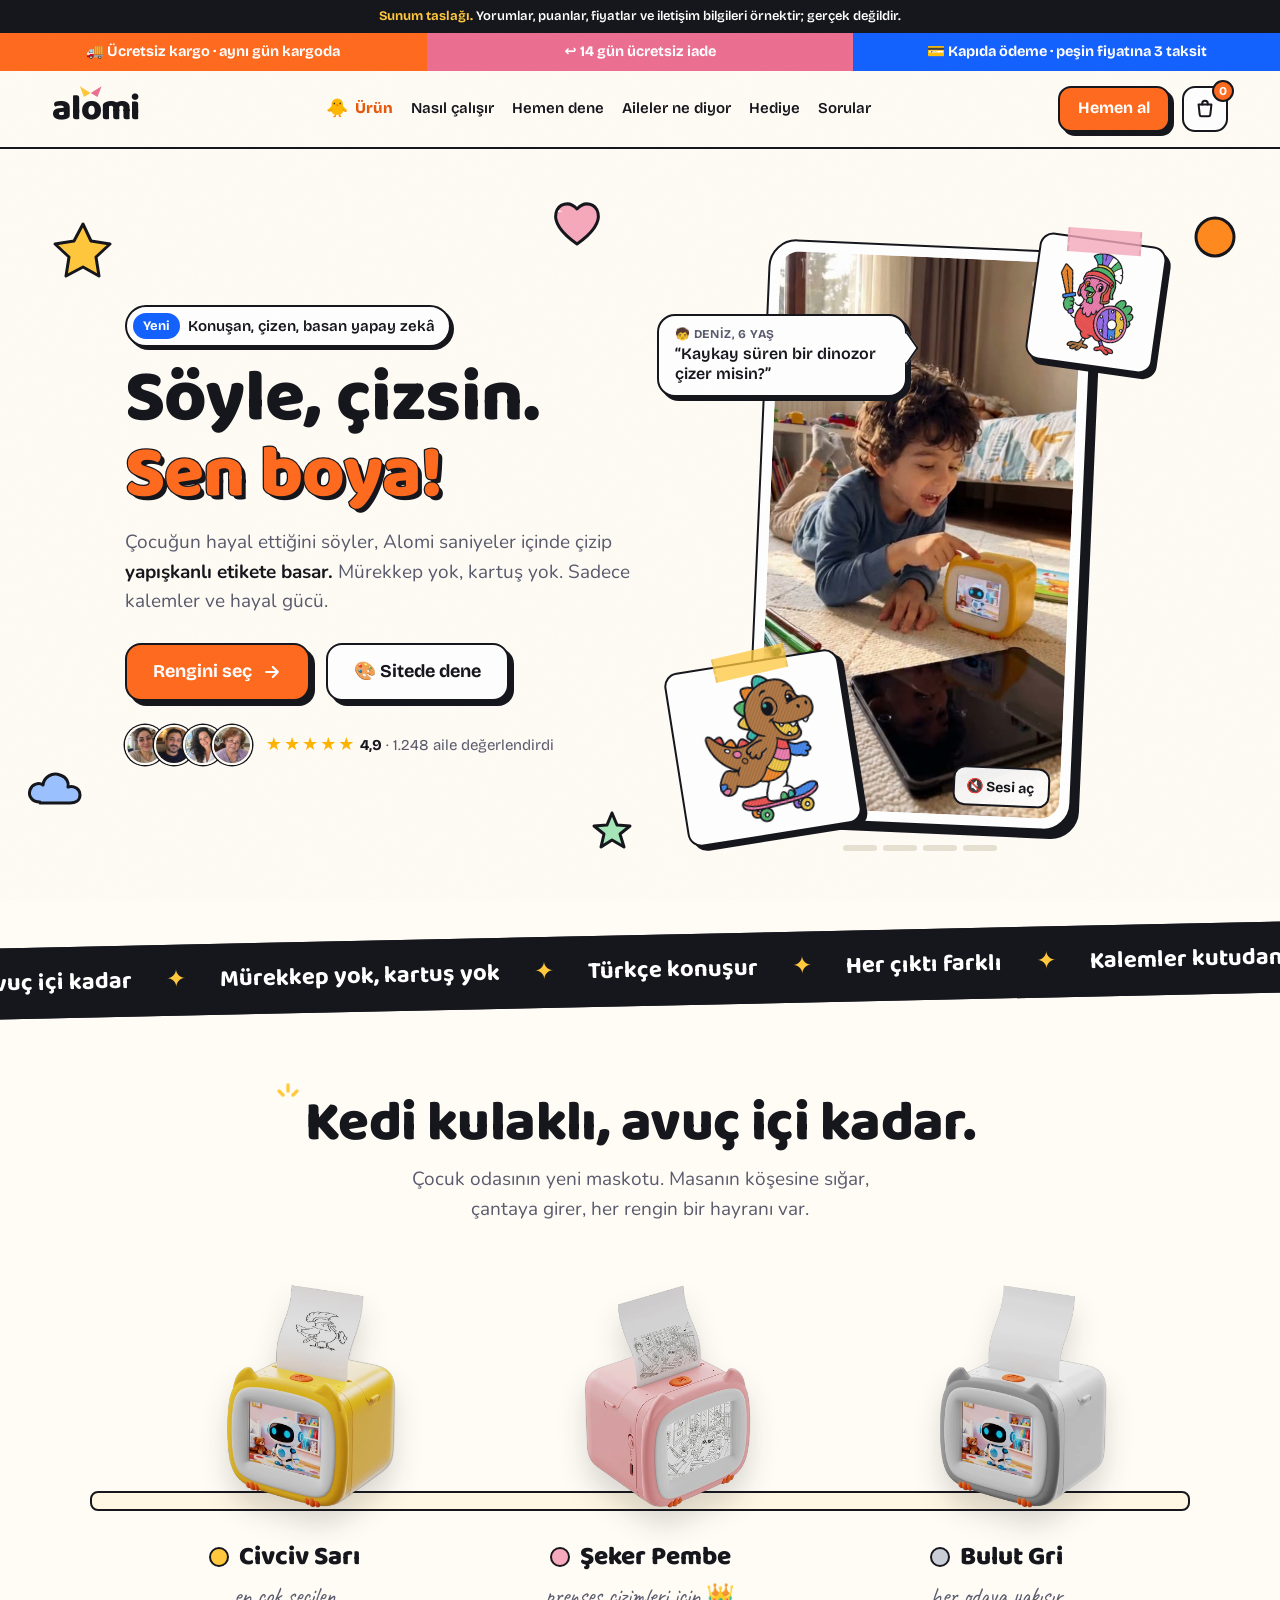
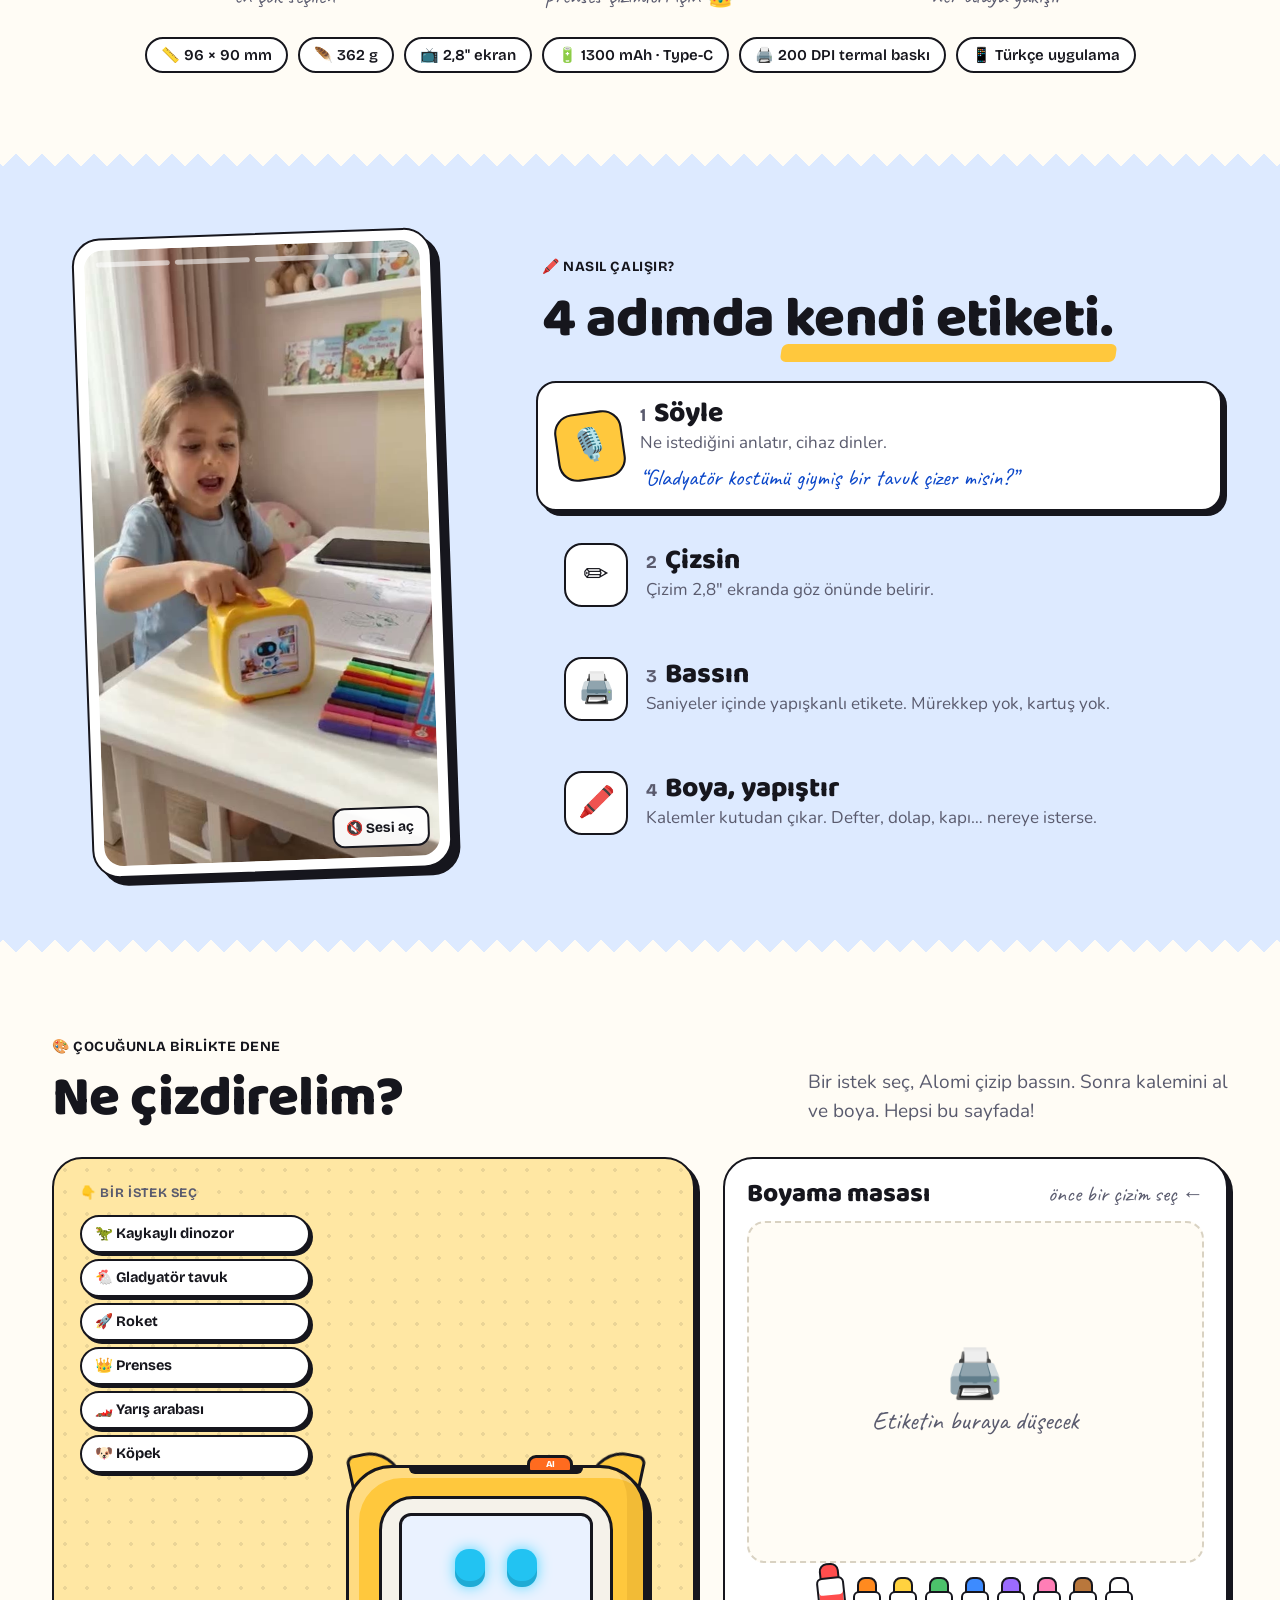
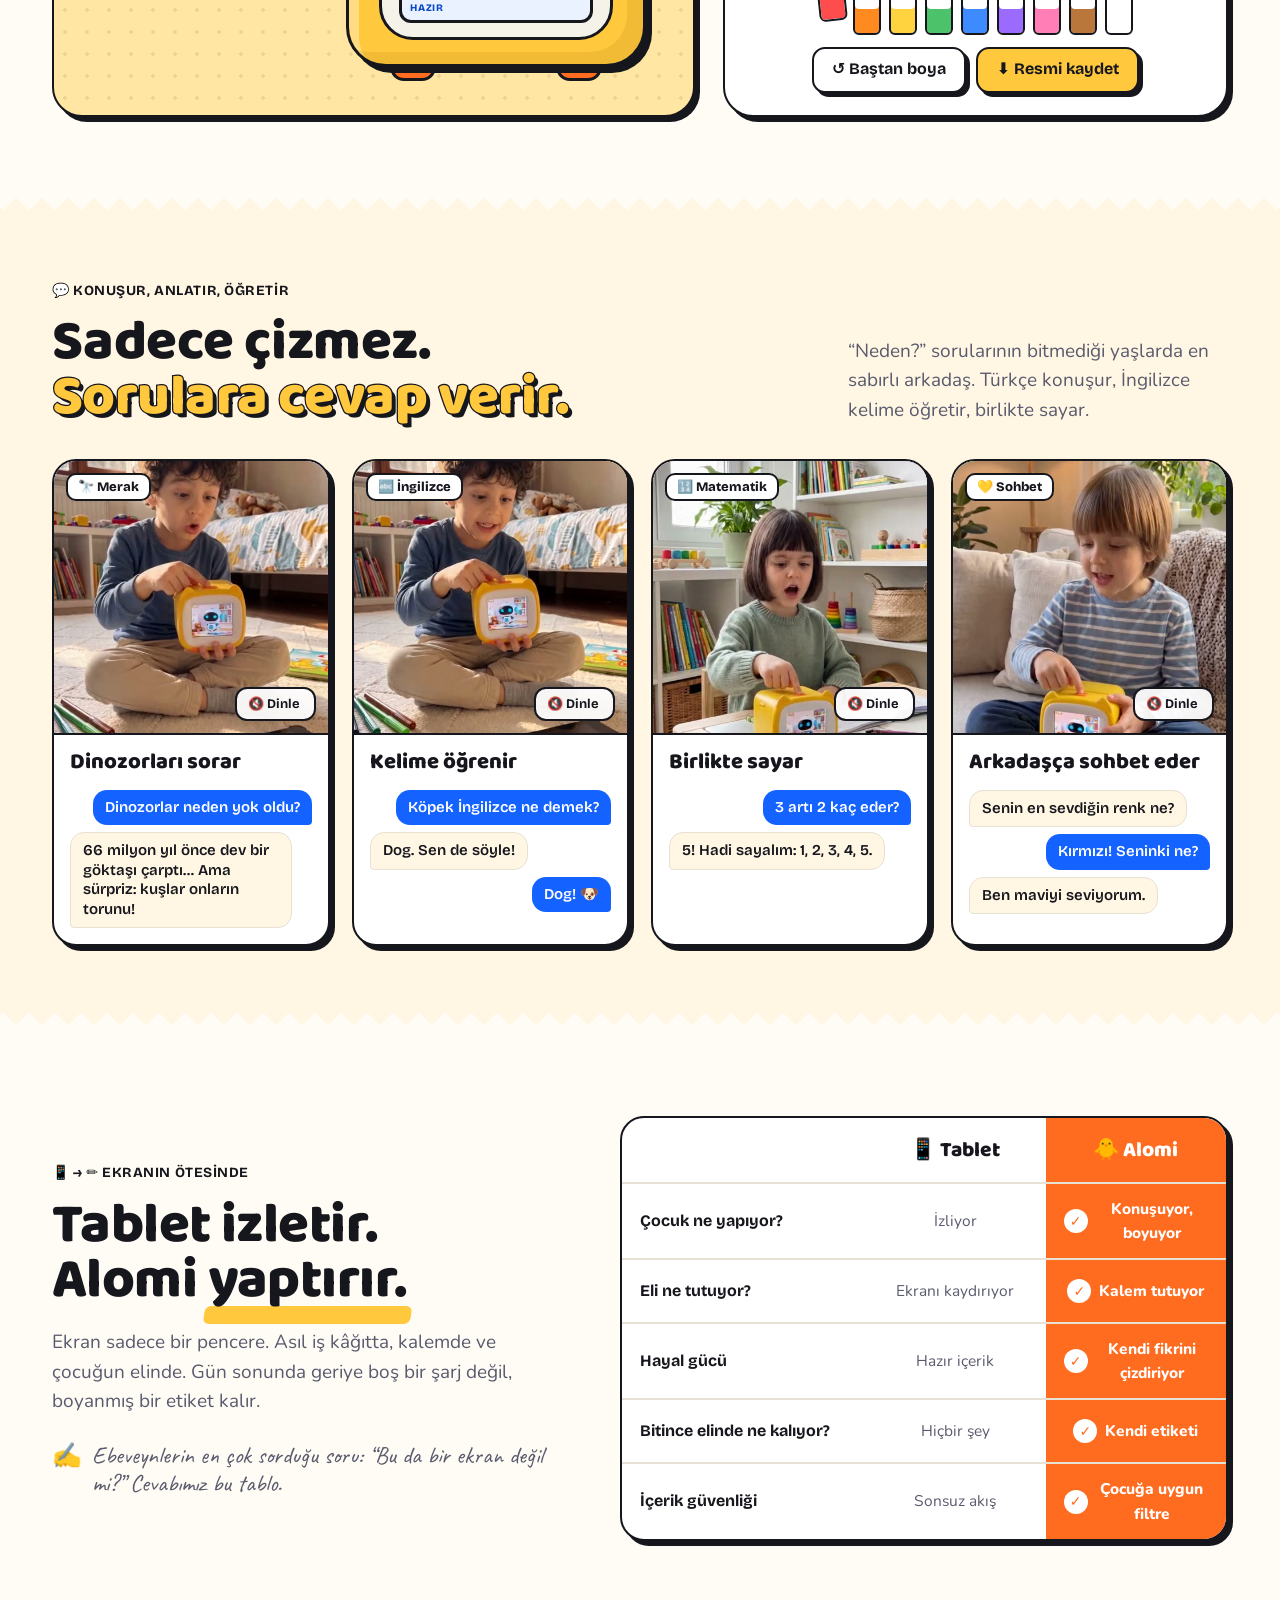
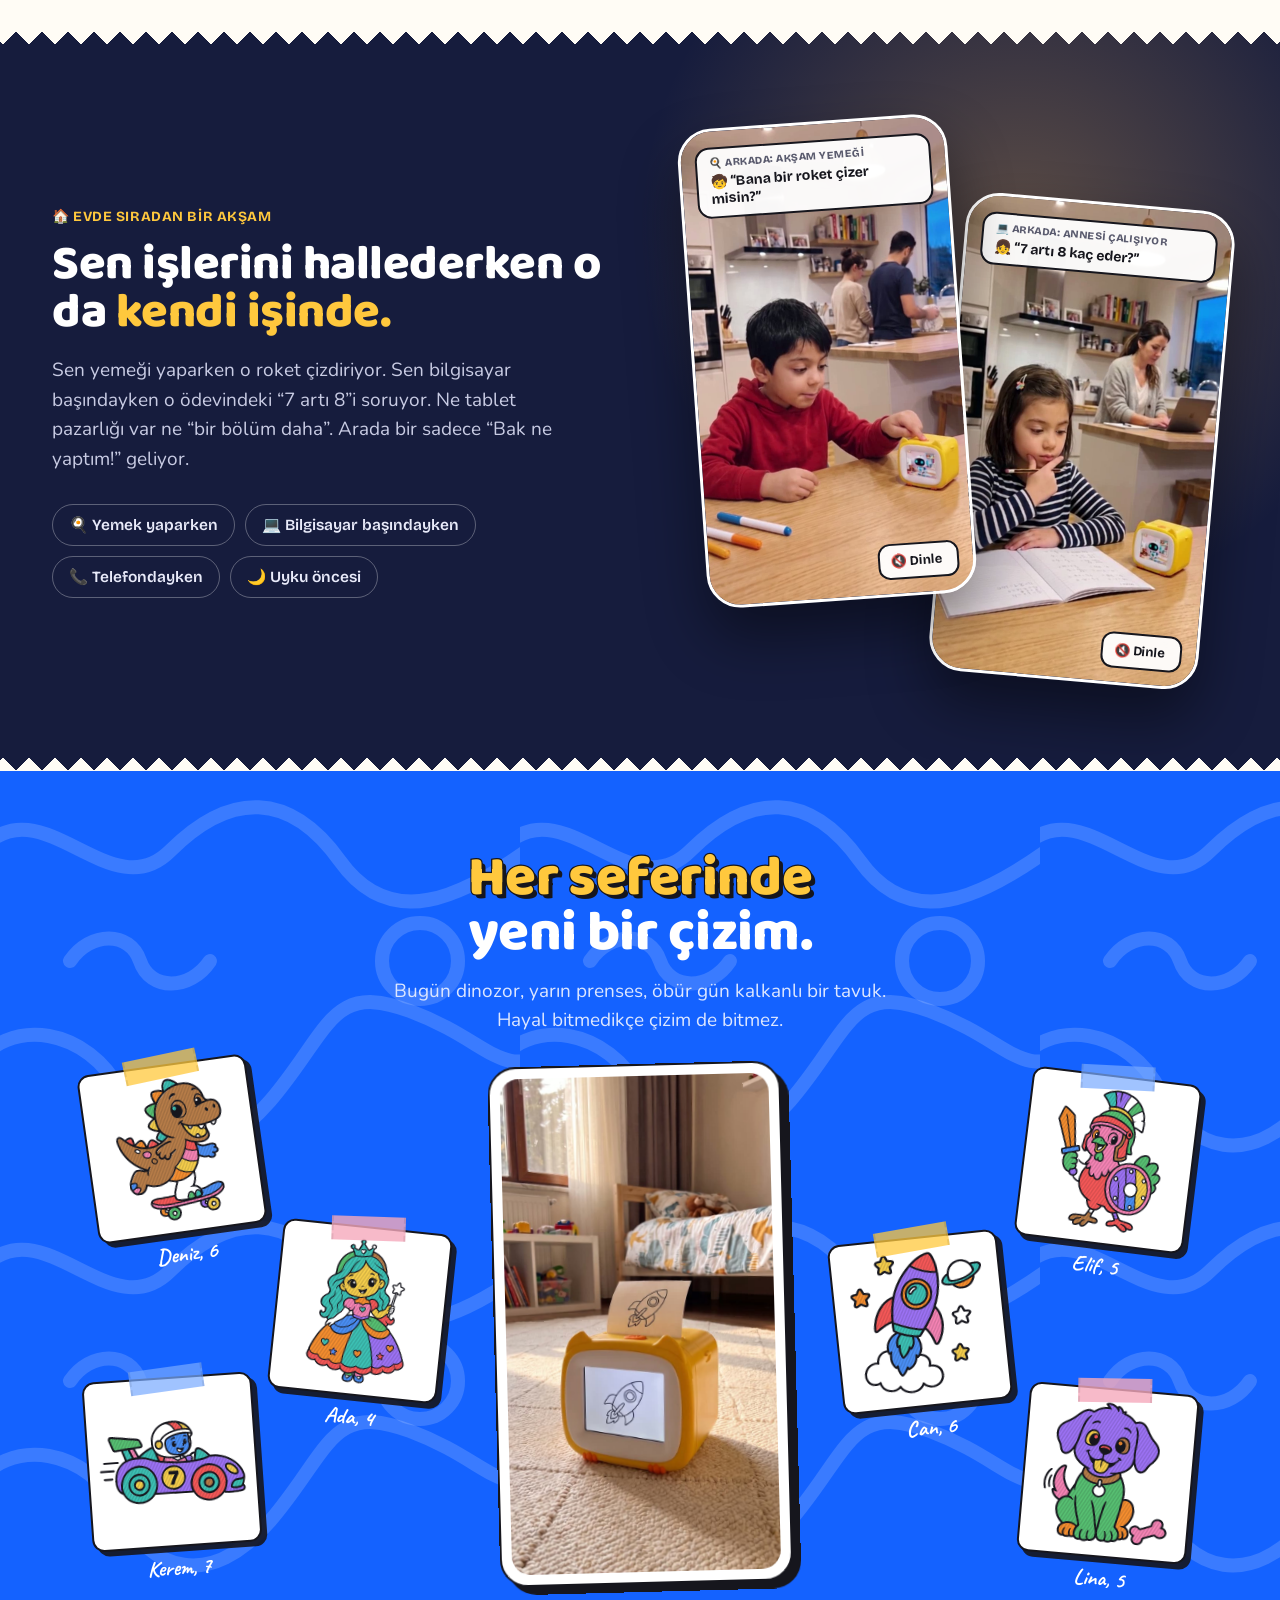
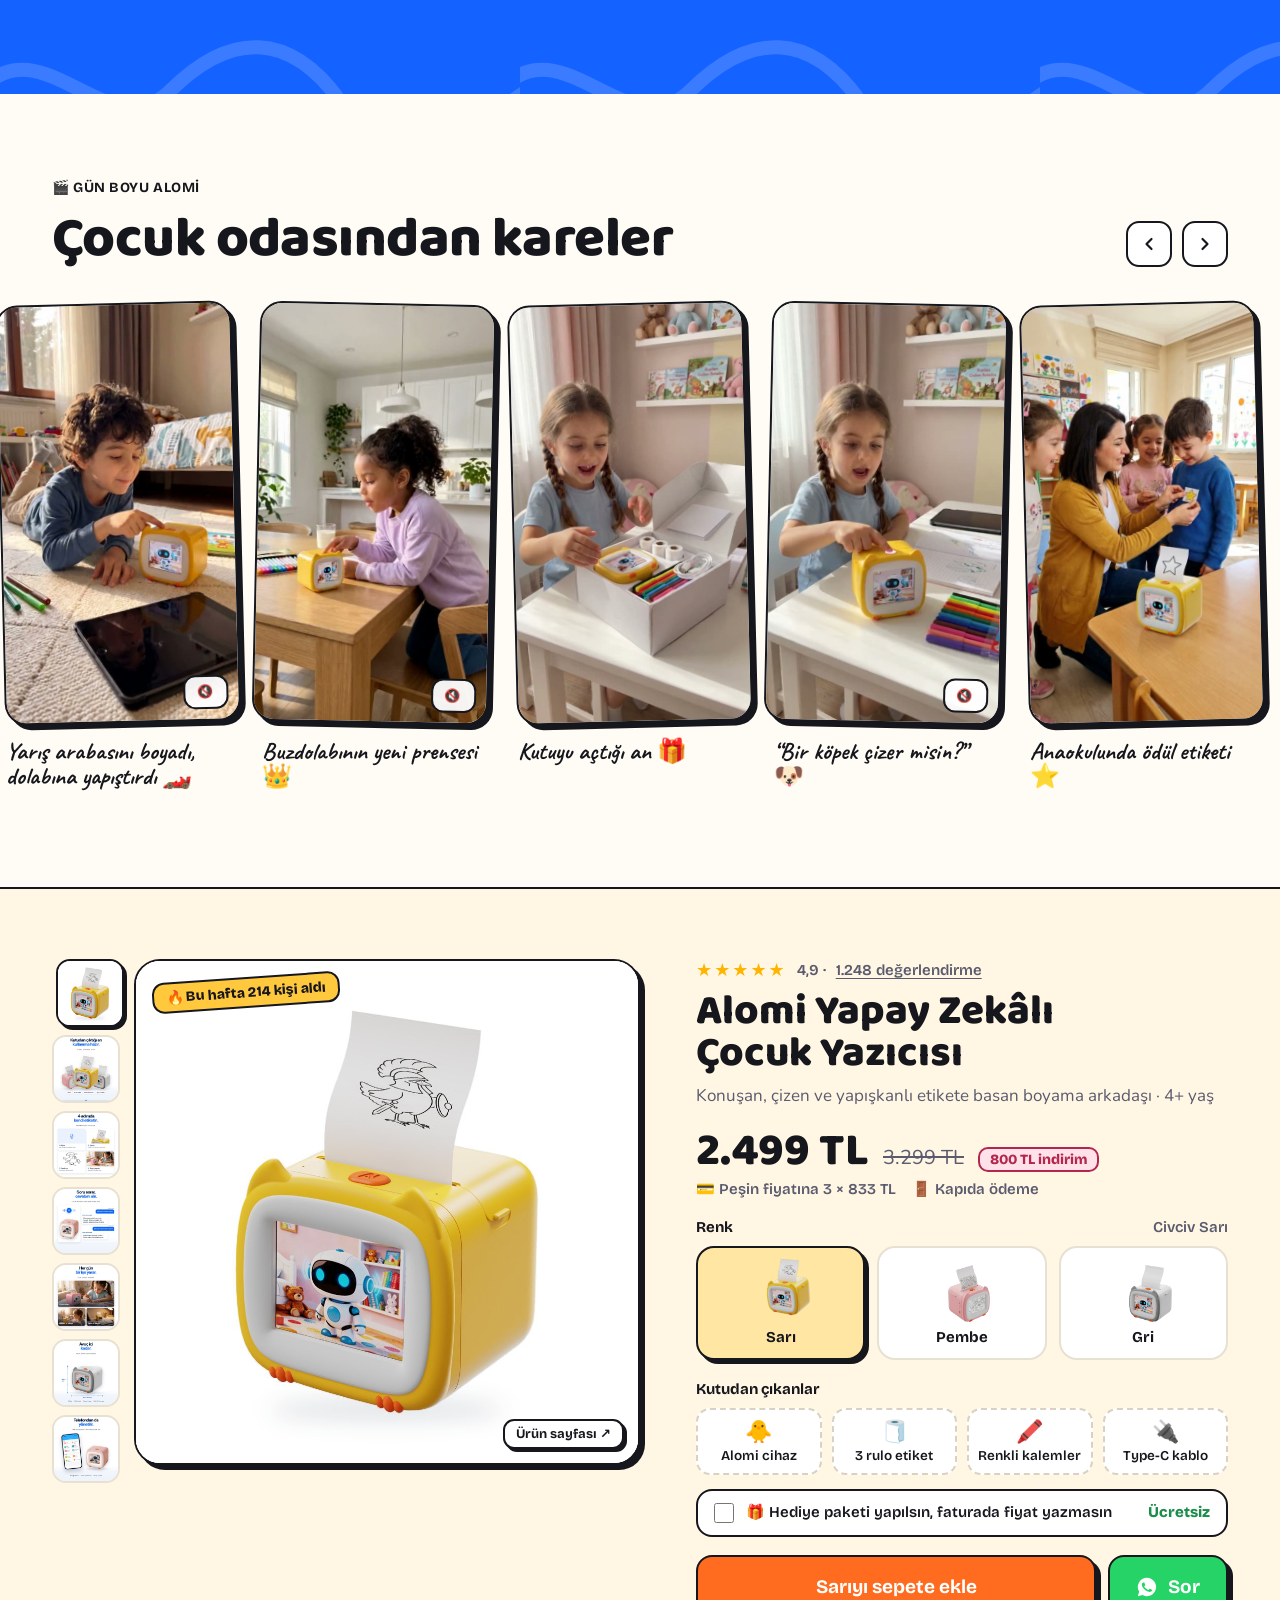
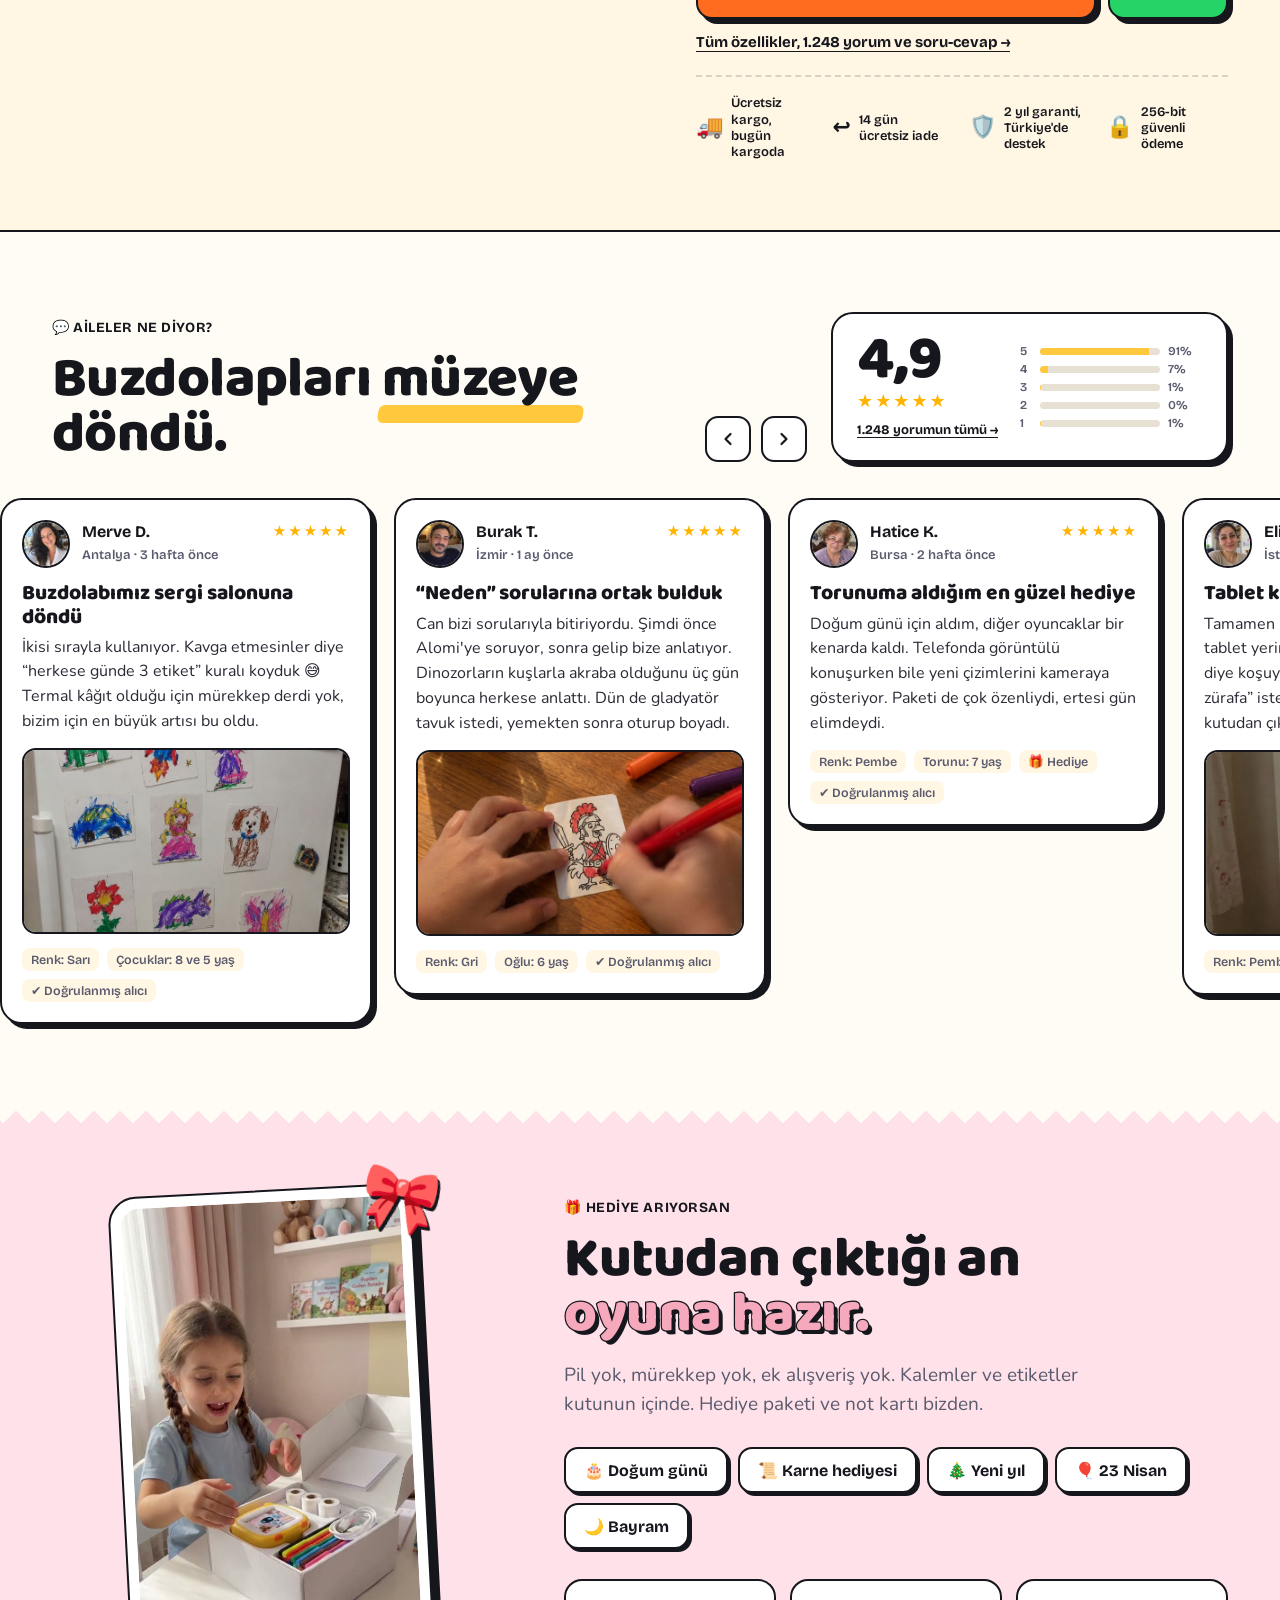
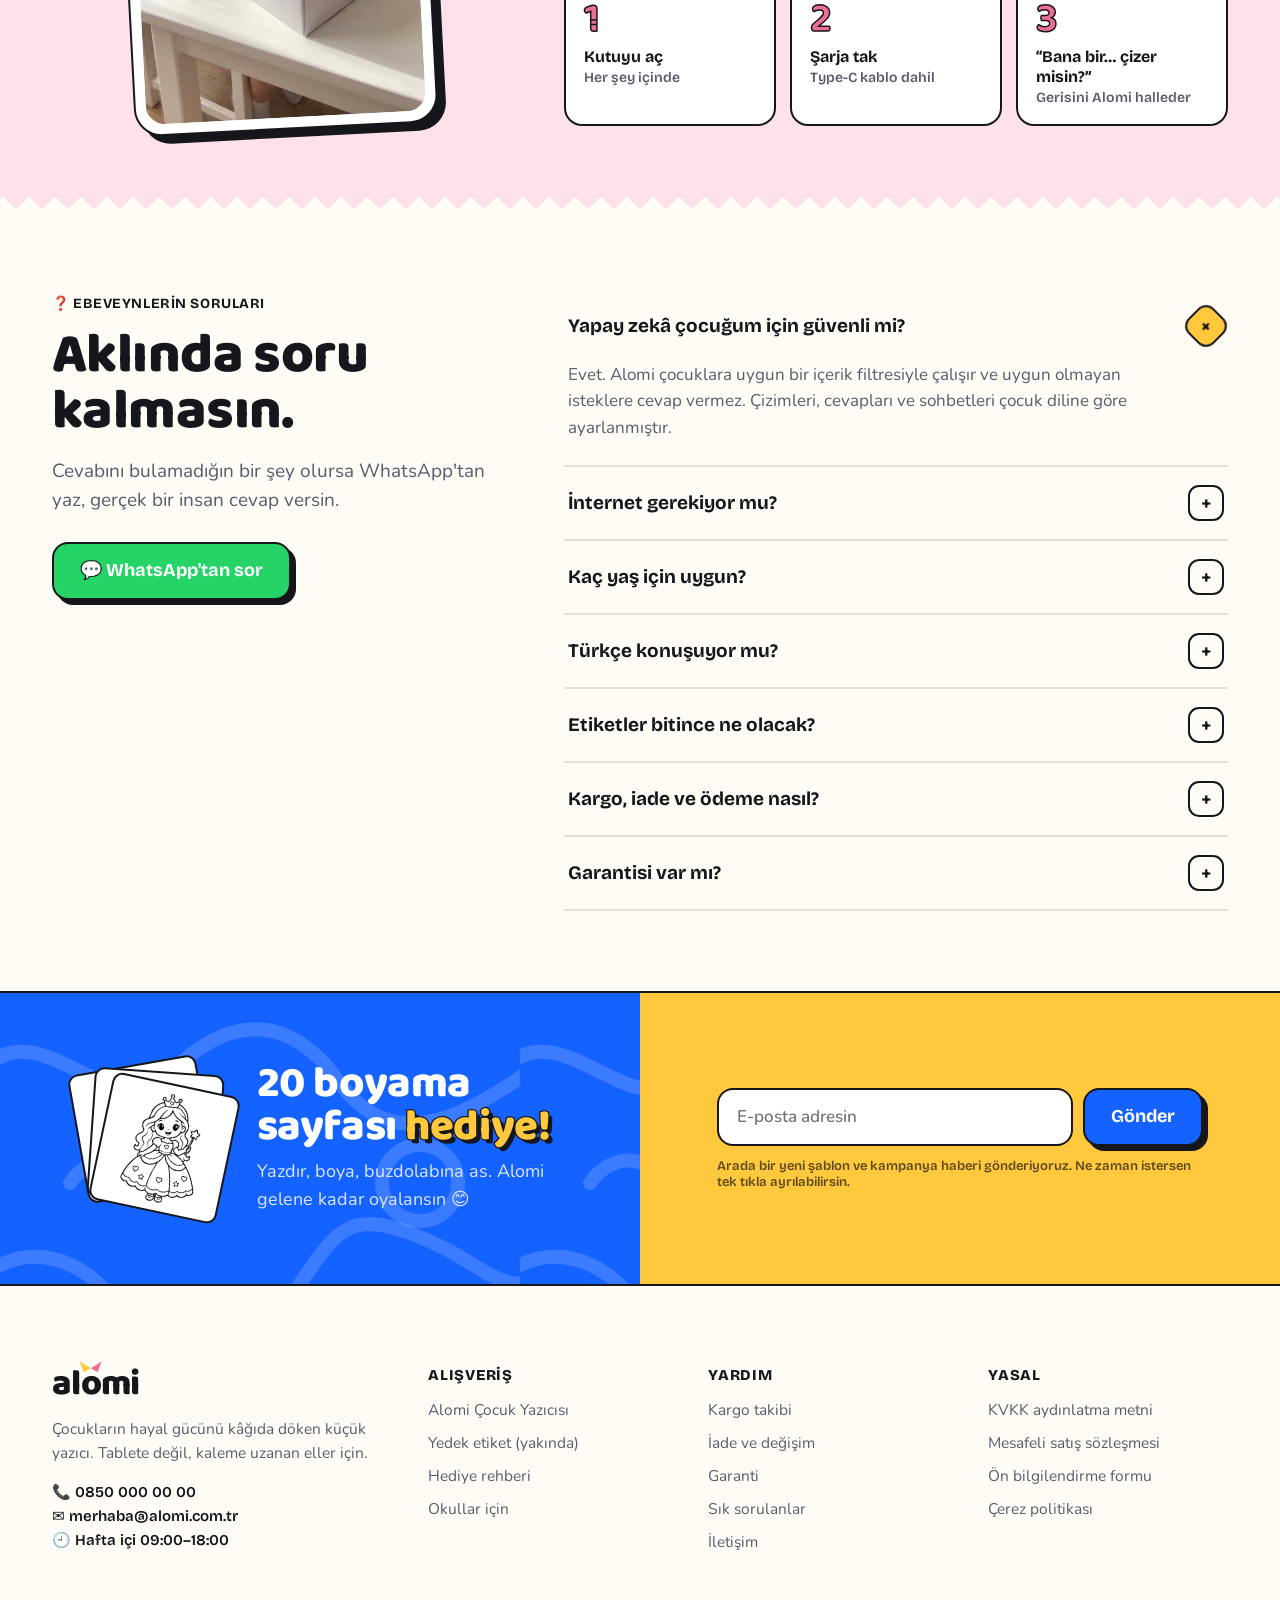
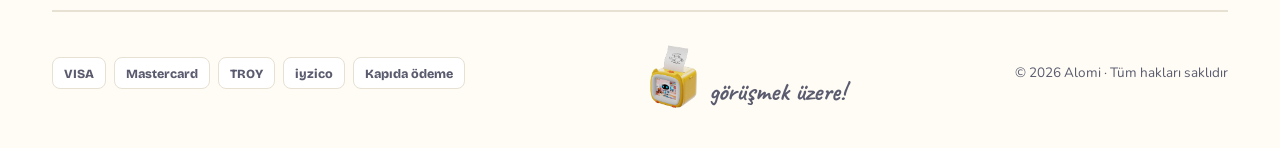
==== commit ec0e77b0: "Videoya dokununca ses açılır/kapanır; kaydırma dokunuşları sayılmaz Co-Authored-By: Claude Opus 5.5 " ====
--- a/index.html
+++ b/index.html
@@ -14,7 +14,7 @@
   Müşteri yorumları, isimler, portreler, puan (4,9) ve değerlendirme sayısı (1.248) ÖRNEK içeriktir.
   Fiyat (2.499 TL) yer tutucudur. Marka adı Alomi (17 Ekim 2026); tescil başvurusu öncesi marka vekili görüşü alınmalı. Yayına almadan önce gerçek verilerle değiştirilmelidir.
 -->
-<link rel="stylesheet" href="assets/ortak.css?v=5">
+<link rel="stylesheet" href="assets/ortak.css?v=6">
 </head>
 <body>
 
@@ -151,6 +151,10 @@
           <button class="chip" data-art="araba">🏎️ Yarış arabası</button>
           <button class="chip" data-art="kopek">🐶 Köpek</button>
         </div>
+        <div class="pick-hint" aria-hidden="true">
+          <svg viewBox="0 0 120 92" fill="none" stroke="currentColor" stroke-width="3" stroke-linecap="round" stroke-linejoin="round"><path class="a" pathLength="1" d="M110 84C84 90 56 80 54 60C52 44 74 38 75 53C76 68 44 72 32 52C24 38 25 24 29 9"/><path class="h" pathLength="1" d="M18 19L29 7L39 18"/></svg>
+          <span>Önce birini seç!<small>kaydır, daha çok var →</small></span>
+        </div>
         <div class="talk" id="talk" aria-live="polite"></div>
         </div>
         <div class="demo-dev">
@@ -544,6 +548,14 @@
   $$('video').forEach(o=>{o.muted=true}); $$('.snd').forEach(o=>o.classList.remove('is-on'));
   if(turnOn){ if(v.dataset.src&&!v.src) v.src=v.dataset.src; v.muted=false; v.currentTime=0; v.play(); b.classList.add('is-on') }
 }));
+
+/* ---------- videoya dokununca ses aç/kapat (kaydırırken değil, gerçek dokunuşta) ---------- */
+$$('.snd').forEach(b=>{ const v=document.getElementById(b.dataset.for); if(!v||v.controls) return;
+  const box=v.parentElement; let x0=null,y0=0,t0=0; box.style.cursor='pointer';
+  box.addEventListener('pointerdown',e=>{ x0=e.clientX; y0=e.clientY; t0=Date.now() },{passive:true});
+  box.addEventListener('click',e=>{ if(e.target.closest('button,a')) return;
+    if(x0!=null && (Math.hypot(e.clientX-x0,e.clientY-y0)>10 || Date.now()-t0>600)) return;
+    b.click() }); });
 
 /* ---------- hero: video ile senkron balonlar ---------- */
 const hv=$('#heroVid'), bubbles=$$('#heroStage .bubble'), hp=$$('#heroProg b');
@@ -632,6 +644,15 @@
   say('Etiketin hazır! Şimdi boyama zamanı 🖍️'); $('.demo-grid').classList.add('painting');
   $$('.chip').forEach(x=>x.disabled=false); busy=false;
 }));
+
+/* mobil: istekler yana kayar; sağ kenar solgunluğu sona gelince kalkar, ilk görünüşte bir kez "kayıp geri gelir" */
+(()=>{ const ch=$('#chips');
+  const edge=()=>ch.classList.toggle('end',ch.scrollLeft+ch.clientWidth>=ch.scrollWidth-4);
+  ch.addEventListener('scroll',edge,{passive:true}); addEventListener('resize',edge); edge();
+  if(reduce) return;
+  const n=new IntersectionObserver(es=>{ if(!es[0].isIntersecting||ch.scrollWidth<=ch.clientWidth+4) return; n.disconnect();
+    setTimeout(()=>{ ch.scrollTo({left:90,behavior:'smooth'}); setTimeout(()=>ch.scrollTo({left:0,behavior:'smooth'}),650) },1700) },{threshold:.6});
+  n.observe(ch); })();
 
 /* boyama motoru: bölge etiketleme + tek tıkla doldurma */
 const W=640,H=640; let ink, labels, fills, tex;
--- a/assets/ortak.css
+++ b/assets/ortak.css
@@ -207,6 +207,7 @@
 .chip:hover{transform:translateY(-2px)}
 .chip.act{background:var(--ink);color:#fff}
 .chip:disabled{opacity:.5;cursor:wait}
+.pick-hint{display:none}
 .talk{position:relative;flex:1;min-height:0;width:100%;display:flex;flex-direction:column;gap:7px;justify-content:flex-end;overflow:hidden}
 .talk .msg{align-self:flex-start;max-width:100%;font-size:14.5px!important;background:#fff;border:2px solid var(--ink);border-radius:16px 16px 16px 4px;padding:9px 14px;font:600 16px/1.3 var(--f-ui);animation:msg .4s cubic-bezier(.3,1.5,.5,1)}
 .talk .msg.me{align-self:flex-end;background:var(--blue);color:#fff;border-radius:16px 16px 4px 16px}
@@ -602,6 +603,23 @@
   .chips{flex-direction:row;flex-wrap:nowrap;overflow-x:auto;scrollbar-width:none;margin:0 -14px;padding:2px 14px 10px}
   .chips::-webkit-scrollbar{display:none}
   .chip{flex:none}
+  /* kaydırılabilir olduğu belli olsun: sağ kenar solar, sona gelince kalkar */
+  .chips{-webkit-mask-image:linear-gradient(90deg,#000 78%,transparent);mask-image:linear-gradient(90deg,#000 78%,transparent);transition:-webkit-mask-image .3s}
+  .chips.end{-webkit-mask-image:none;mask-image:none}
+  .pick-hint{display:flex;position:absolute;left:6%;right:10px;top:46px;z-index:3;align-items:flex-end;gap:2px;color:var(--ink);pointer-events:none;transition:opacity .35s,transform .35s}
+  .pick-hint svg{width:96px;height:74px;flex:none;transform:rotate(-6deg)}
+  .pick-hint path{stroke-dasharray:1;stroke-dashoffset:1}
+  .pick-hint .a{stroke:var(--orange)}
+  .pick-hint .h{stroke:var(--orange)}
+  .pick-hint span{min-width:0;font:700 25px/1 var(--f-hand);transform:rotate(-4deg) translateY(4px);margin-left:-8px;opacity:0;transition:opacity .4s .9s}
+  .pick-hint small{display:block;font-size:18px;color:var(--muted);margin-top:3px}
+  .demo-left.in .pick-hint .a{animation:hint-draw .9s .3s cubic-bezier(.5,.1,.3,1) forwards}
+  .demo-left.in .pick-hint .h{animation:hint-draw .25s 1.15s ease-out forwards}
+  .demo-left.in .pick-hint span{opacity:1}
+  .demo-left.in .pick-hint svg{animation:hint-bob 1.6s 1.6s ease-in-out infinite}
+  .demo-left:has(.chip.act) .pick-hint{opacity:0;transform:translateY(-8px)}
+  @keyframes hint-draw{to{stroke-dashoffset:0}}
+  @keyframes hint-bob{50%{transform:rotate(-6deg) translate(-4px,-5px)}}
   .talk{position:absolute;left:0;right:0;top:58px;z-index:4;min-height:0;display:block;overflow:visible}
   .talk .msg{display:none;max-width:90%}
   .talk .msg:last-child{display:block}
@@ -711,7 +729,7 @@
   .score .bars{display:none}
 }
 @media (min-width:721px){.pins-m{display:contents}}
-@media (prefers-reduced-motion:reduce){*,*::before,*::after{animation:none!important;transition:none!important}.rv{opacity:1;transform:none}}
+@media (prefers-reduced-motion:reduce){*,*::before,*::after{animation:none!important;transition:none!important}.rv{opacity:1;transform:none}.pick-hint path{stroke-dashoffset:0!important}}
 .pdp-link{display:inline-block;margin-top:14px;font:700 15px var(--f-ui);text-decoration:underline;text-underline-offset:4px}
 @media (max-width:720px){.pdp-link{order:10}}
 
